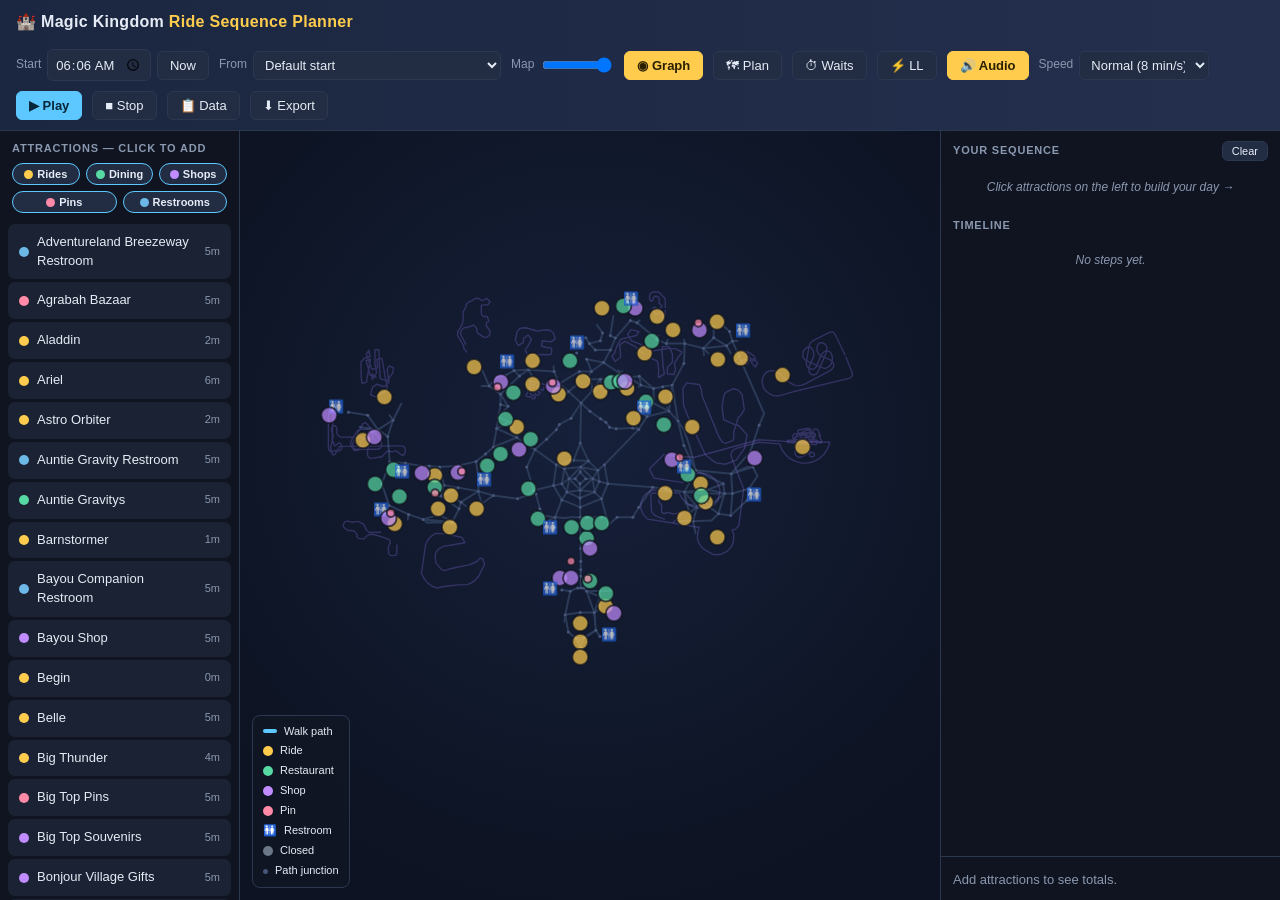
==== index.html @ 6fd8fbdb "Use forecast for later arrivals; ride stroke is 5-min green Two fixes:  1. Riding stroke color is no" ====
<!DOCTYPE html>
<html lang="en">
<head>
<meta charset="UTF-8">
<meta name="viewport" content="width=device-width, initial-scale=1.0">
<title>Magic Kingdom Ride Sequence Planner</title>
<style>
  :root {
    --bg: #0f1420;
    --panel: #1a2233;
    --panel2: #222d44;
    --accent: #5cc8ff;
    --accent2: #ffcc4d;
    --walk: #5cc8ff;
    --wait: #ff8a5c;
    --ride: #9d7bff;
    --rest: #57d9a3;
    --shop: #c08cff;
    --pin: #ff8aa8;
    --restroom: #6cb8e6;
    --text: #e6ecf5;
    --muted: #8a98b0;
    --good: #5fd38a;
    --border: #2c3850;
  }
  * { box-sizing: border-box; }
  html, body { margin: 0; height: 100%; }
  body {
    background: var(--bg);
    color: var(--text);
    font: 14px/1.45 -apple-system, BlinkMacSystemFont, "Segoe UI", Roboto, sans-serif;
    display: flex;
    flex-direction: column;
    height: 100vh;
    overflow: hidden;
  }
  header {
    padding: 10px 16px;
    background: linear-gradient(90deg, #1b2740, #232f4d);
    border-bottom: 1px solid var(--border);
    display: flex;
    align-items: center;
    gap: 16px;
    flex-wrap: wrap;
  }
  header h1 { font-size: 16px; margin: 0; letter-spacing: .3px; }
  header h1 span { color: var(--accent2); }
  .controls { display: flex; align-items: center; gap: 10px; flex-wrap: wrap; margin-left: auto; }
  label.ctl { display: flex; align-items: center; gap: 6px; color: var(--muted); font-size: 12px; }
  input, select, button, textarea { font-family: inherit; }
  input[type="time"], input[type="number"], select {
    background: var(--panel2); color: var(--text); border: 1px solid var(--border);
    border-radius: 6px; padding: 5px 7px; font-size: 13px;
  }
  input[type="number"] { width: 64px; }
  button {
    background: var(--panel2); color: var(--text); border: 1px solid var(--border);
    border-radius: 6px; padding: 6px 12px; cursor: pointer; font-size: 13px;
    transition: background .15s, border-color .15s;
  }
  button:hover { background: #2e3c5a; border-color: var(--accent); }
  button.primary { background: var(--accent); color: #08263a; border-color: var(--accent); font-weight: 600; }
  button.primary:hover { background: #7ad3ff; }
  button.danger:hover { border-color: #ff6b6b; color: #ff9b9b; }
  button:disabled { opacity: .4; cursor: not-allowed; }

  main { display: flex; flex: 1; min-height: 0; }
  .col { display: flex; flex-direction: column; min-height: 0; }
  .col.left { width: 240px; border-right: 1px solid var(--border); }
  .col.center { flex: 1; min-width: 0; }
  .col.right { width: 340px; border-left: 1px solid var(--border); }

  .section-title {
    font-size: 11px; text-transform: uppercase; letter-spacing: .8px; color: var(--muted);
    padding: 10px 12px 6px; font-weight: 700;
  }
  .scroll { overflow-y: auto; flex: 1; }
  .scroll::-webkit-scrollbar { width: 9px; }
  .scroll::-webkit-scrollbar-thumb { background: #33405c; border-radius: 5px; }

  /* attraction picker */
  .attr-item {
    margin: 3px 8px; padding: 8px 10px; border-radius: 7px; cursor: pointer;
    background: var(--panel); border: 1px solid transparent; display: flex; align-items: center; gap: 8px;
  }
  .attr-item:hover { background: var(--panel2); border-color: var(--accent); }
  .attr-item .dot { width: 10px; height: 10px; border-radius: 50%; background: var(--accent2); flex: none; }
  .attr-item .nm { flex: 1; font-size: 13px; }
  .attr-item .meta { font-size: 11px; color: var(--muted); }

  /* category filter chips */
  .attr-filter { display: flex; flex-wrap: wrap; gap: 6px; padding: 0 12px 8px; }
  .attr-filter .chip {
    flex: 1 1 28%; padding: 4px 6px; font-size: 11px; border-radius: 12px; opacity: .45;
    background: var(--panel2); border: 1px solid var(--border); color: var(--text);
  }
  .attr-filter .chip.active { opacity: 1; border-color: var(--accent); }
  .attr-filter .chip .swatch { width: 9px; height: 9px; border-radius: 50%; display: inline-block; vertical-align: -1px; margin-right: 4px; }

  /* canvas wrap */
  .canvas-wrap { position: relative; flex: 1; min-height: 0; background:
     radial-gradient(circle at 50% 40%, #16203a 0%, #0d1322 80%); }
  canvas { display: block; width: 100%; height: 100%; }
  .map-legend {
    position: absolute; left: 12px; bottom: 12px; background: rgba(16,22,36,.82);
    border: 1px solid var(--border); border-radius: 8px; padding: 8px 10px; font-size: 11px;
    display: flex; flex-direction: column; gap: 4px;
  }
  .map-legend .row { display: flex; align-items: center; gap: 7px; }
  .swatch { width: 14px; height: 4px; border-radius: 2px; }
  .qt-credit {
    position: absolute; right: 12px; bottom: 12px; display: none;
    background: rgba(16,22,36,.88); border: 1px solid var(--border); border-radius: 8px;
    padding: 5px 10px; font-size: 11px; box-shadow: 0 2px 10px rgba(0,0,0,.35);
  }
  .qt-credit a { color: var(--accent); text-decoration: none; font-weight: 600; }
  .qt-credit a:hover { text-decoration: underline; }
  .qt-credit .qt-meta { color: var(--muted); }
  .ll-panel {
    position: absolute; right: 12px; top: 12px; width: min(220px, 62%); max-height: 60%; overflow-y: auto;
    background: rgba(16,22,36,.93); border: 1px solid var(--border); border-radius: 10px; padding: 8px 10px;
    font-size: 12px; display: none; box-shadow: 0 4px 16px rgba(0,0,0,.45);
  }
  .ll-panel .ll-head { font-weight: 700; color: #ffd23b; margin-bottom: 4px; }
  .ll-panel .ll-row { display: flex; flex-wrap: wrap; gap: 1px 8px; padding: 5px 0; border-top: 1px solid var(--border); }
  .ll-panel .ll-nm { flex: 1 1 100%; font-weight: 600; }
  .ll-panel .ll-meta { color: var(--muted); font-size: 11px; }
  .ll-panel .ll-dist { color: var(--accent); font-size: 11px; margin-left: auto; }
  .ll-panel .ll-empty { color: var(--muted); font-style: italic; }
  .ll-panel .ll-credit { margin-top: 6px; font-size: 10px; color: var(--muted); }
  .ll-panel .ll-credit a { color: var(--muted); }
  .nowplaying {
    position: absolute; top: 12px; left: 50%; transform: translateX(-50%);
    background: rgba(16,22,36,.9); border: 1px solid var(--border); border-radius: 20px;
    padding: 6px 16px; font-size: 13px; display: none; align-items: center; gap: 10px;
    white-space: nowrap; box-shadow: 0 4px 18px rgba(0,0,0,.4);
  }
  .nowplaying.show { display: flex; }
  .nowplaying .badge { font-size: 11px; padding: 2px 8px; border-radius: 10px; font-weight: 700; }

  /* add-node mode */
  .canvas-wrap.adding canvas { cursor: crosshair; }
  button.active { background: var(--accent2); color: #2a1f00; border-color: var(--accent2); font-weight: 600; }
  .coord-readout {
    position: absolute; bottom: 12px; left: 50%; transform: translateX(-50%);
    background: rgba(16,22,36,.88); border: 1px solid var(--border); border-radius: 8px;
    padding: 5px 12px; font: 12px/1 "SF Mono", Consolas, monospace; color: var(--accent);
    display: none; pointer-events: none;
  }
  .canvas-wrap.adding .coord-readout { display: block; }
  .canvas-wrap.bgadjust canvas { cursor: move; }
  .bg-readout {
    position: absolute; bottom: 12px; left: 50%; transform: translateX(-50%);
    background: rgba(16,22,36,.88); border: 1px solid var(--accent2); border-radius: 8px;
    padding: 5px 12px; font: 12px/1 "SF Mono", Consolas, monospace; color: var(--accent2);
    display: none; pointer-events: none; white-space: nowrap;
  }
  .canvas-wrap.bgadjust .bg-readout { display: block; }
  .seg-tip {
    position: fixed; z-index: 20; pointer-events: none; display: none;
    background: rgba(16,22,36,.95); border: 1px solid var(--walk); border-radius: 7px;
    padding: 5px 9px; font-size: 12px; white-space: nowrap; box-shadow: 0 4px 14px rgba(0,0,0,.45);
  }
  .seg-tip b { color: var(--walk); }
  .capture-panel {
    position: absolute; top: 12px; right: 12px; width: 270px; flex-direction: column; gap: 8px;
    background: rgba(16,22,36,.94); border: 1px solid var(--border); border-radius: 10px;
    padding: 10px; display: none; box-shadow: 0 6px 22px rgba(0,0,0,.45);
  }
  .canvas-wrap.adding .capture-panel { display: flex; }
  .capture-panel h4 { margin: 0; font-size: 13px; }
  .capture-panel .cap-hint { margin: 0; font-size: 11px; color: var(--muted); }
  .capture-panel textarea {
    width: 100%; height: 170px; background: #0c111c; color: #cfe; border: 1px solid var(--border);
    border-radius: 6px; padding: 6px; font: 11px/1.35 "SF Mono", Consolas, monospace; resize: vertical;
  }
  .capture-panel .btns { display: flex; gap: 6px; }
  .capture-panel .btns button { flex: 1; padding: 5px 8px; font-size: 11px; }

  /* sequence */
  .seq-item {
    margin: 4px 8px; padding: 8px 10px; border-radius: 7px; background: var(--panel2);
    border: 1px solid var(--border); display: flex; align-items: center; gap: 8px; cursor: grab;
  }
  .seq-item.dragging { opacity: .4; }
  .seq-item.drop-target { border-color: var(--accent); }
  .seq-item .idx { width: 20px; height: 20px; border-radius: 50%; background: var(--accent); color: #08263a;
    font-size: 11px; font-weight: 700; display: flex; align-items: center; justify-content: center; flex: none; cursor: pointer; }
  .seq-item .nm { flex: 1; font-size: 13px; }
  .seq-item .dur { width: 46px; background: var(--panel); color: var(--text); border: 1px solid var(--border);
    border-radius: 5px; padding: 2px 5px; font-size: 12px; text-align: right; cursor: text; }
  .seq-item .dur.ovr { border-color: var(--accent); color: var(--accent); }  /* wait override active */
  .seq-item .durunit { font-size: 11px; color: var(--muted); margin: 0 2px 0 4px; }
  .seq-item .rm { color: var(--muted); cursor: pointer; padding: 2px 6px; border-radius: 4px; }
  .seq-item .rm:hover { color: #ff8a8a; background: rgba(255,80,80,.12); }
  .empty-hint { color: var(--muted); font-size: 12px; padding: 12px; text-align: center; font-style: italic; }

  /* timeline */
  .tl-step { margin: 0 10px 8px; border: 1px solid var(--border); border-radius: 8px; overflow: hidden; }
  .tl-head { padding: 6px 10px; background: var(--panel2); font-size: 12px; font-weight: 600; display: flex; justify-content: space-between; }
  .tl-head .tot { color: var(--muted); font-weight: 400; }
  .tl-row { display: flex; align-items: center; gap: 8px; padding: 4px 10px; font-size: 12px; }
  .tl-row .bar { height: 8px; border-radius: 4px; flex: none; min-width: 4px; }
  .tl-row .lbl { flex: 1; }
  .tl-row .tm { color: var(--muted); font-variant-numeric: tabular-nums; font-size: 11px; }
  .tl-row.walk .bar { background: var(--walk); }
  .tl-row.wait .bar { background: var(--wait); }
  .tl-row.ride .bar { background: var(--ride); }
  .tl-row.dine .bar { background: var(--rest); }
  .tl-row.shop .bar { background: var(--shop); }
  .tl-row.pin .bar { background: var(--pin); }
  .tl-row.restroom .bar { background: var(--restroom); }
  .summary { padding: 10px 12px; border-top: 1px solid var(--border); font-size: 13px; }
  .summary .big { font-size: 22px; font-weight: 700; color: var(--accent2); }
  .summary .row { display: flex; justify-content: space-between; margin-top: 4px; color: var(--muted); }

  /* data modal */
  .modal-bg { position: fixed; inset: 0; background: rgba(0,0,0,.6); display: none; z-index: 50; }
  .modal-bg.show { display: flex; align-items: center; justify-content: center; }
  .modal { background: var(--panel); border: 1px solid var(--border); border-radius: 12px; width: min(900px, 94vw);
    max-height: 90vh; display: flex; flex-direction: column; }
  .modal h2 { margin: 0; padding: 14px 18px; border-bottom: 1px solid var(--border); font-size: 15px; }
  .modal-body { padding: 14px 18px; overflow-y: auto; }
  .tabs { display: flex; gap: 6px; margin-bottom: 10px; flex-wrap: wrap; }
  .tab { padding: 5px 11px; border-radius: 6px; background: var(--panel2); cursor: pointer; font-size: 12px; border: 1px solid var(--border); }
  .tab.active { background: var(--accent); color: #08263a; font-weight: 600; }
  .modal textarea { width: 100%; height: 300px; background: #0c111c; color: #cfe; border: 1px solid var(--border);
    border-radius: 8px; padding: 10px; font: 12px/1.4 "SF Mono", Consolas, monospace; resize: vertical; }
  .modal-foot { padding: 12px 18px; border-top: 1px solid var(--border); display: flex; gap: 10px; align-items: center; }
  .modal-foot .err { color: #ff8a8a; font-size: 12px; flex: 1; }
  .modal-foot .ok { color: var(--good); font-size: 12px; flex: 1; }
  .pane { display: none; }
  .pane.active { display: block; }
  .hint { color: var(--muted); font-size: 11px; margin: 0 0 8px; }
  .speed { width: 130px; }

  /* ---------- Mobile: stack the three columns vertically ---------------- */
  @media (max-width: 820px) {
    body { overflow: auto; }
    /* keep the controls pinned at the top while the page scrolls */
    header {
      padding: 8px 12px; gap: 10px;
      position: sticky; top: 0; z-index: 30;
      box-shadow: 0 4px 14px rgba(0,0,0,.45);
    }
    header h1 { font-size: 14px; width: 100%; }
    .controls { margin-left: 0; gap: 8px; row-gap: 8px; }
    /* save header space on phones */
    #dataBtn, #mapOpacityCtl { display: none; }

    /* one vertical column instead of three side-by-side */
    main { flex-direction: column; flex: none; }
    .col { width: auto; min-height: 0; }
    .col.left, .col.center, .col.right {
      width: auto; flex: none;
      border-left: none; border-right: none;
      border-bottom: 1px solid var(--border);
    }
    /* stacked top-to-bottom: attractions, then your sequence, then the map */
    .col.left { height: 36vh; order: 1; }
    /* the map sits last — scroll to it; sticky header keeps controls in view */
    .col.center { height: 52vh; order: 3; }
    /* cap the sequence + timeline so the map isn't pushed far down;
       both lists scroll internally (timeline keeps its base .scroll flex:1) */
    .col.right { height: 44vh; order: 2; }
    .col.right #seqList { max-height: 18vh; }
  }
</style>
</head>
<body>
<header>
  <h1>🏰 Magic Kingdom <span>Ride Sequence Planner</span></h1>
  <div class="controls">
    <label class="ctl">Start <input type="time" id="startTime" value="09:00">
      <button id="nowBtn" title="Set start to the current time">Now</button></label>
    <label class="ctl">From <select id="startLoc" title="Where you are right now — the day starts here"></select></label>
    <label class="ctl" style="display:none">ft/px <input type="number" id="ftPerPx" value="4" min="0.1" step="0.5" title="Feet per pixel — scales walk distance"></label>
    <label class="ctl" id="mapOpacityCtl">Map <input type="range" id="bgOpacity" min="0" max="100" value="100" style="width:70px" title="Background image opacity"></label>
    <button id="bgAdjustBtn" style="display:none" title="Drag to move the map, scroll to scale it, to align it with the nodes">⤢ Align Map</button>
    <button id="bgFitBtn" style="display:none" title="Scale &amp; center the map over the nodes as a starting point">Fit</button>
    <button id="graphToggle" title="Show/hide the node + path network (route stays visible)">◉ Graph</button>
    <button id="planToggle" title="Highlight the day's route with direction arrows">🗺 Plan</button>
    <button id="liveToggle" title="Show live standby wait times inside ride circles (ThemeParks.wiki)">⏱ Waits</button>
    <button id="llToggle" title="Show rides with a paid Lightning Lane available now, nearest first (ThemeParks.wiki)">⚡ LL</button>
    <button id="audioToggle" title="Play a location's audio during the animation (when it has an audio clip)">🔊 Audio</button>
    <label class="ctl">Speed
      <select id="animSpeed" class="speed">
        <option value="20">Fast (20 min/s)</option>
        <option value="8" selected>Normal (8 min/s)</option>
        <option value="3">Slow (3 min/s)</option>
        <option value="60">Instant (60 min/s)</option>
      </select>
    </label>
    <button id="playBtn" class="primary">▶ Play</button>
    <button id="stopBtn">■ Stop</button>
    <button id="addNodeBtn" style="display:none" title="Double-click the map to capture node coordinates">➕ Add Nodes</button>
    <button id="dataBtn">📋 Data</button>
    <button id="exportBtn">⬇ Export</button>
  </div>
</header>

<main>
  <!-- LEFT: attraction picker -->
  <div class="col left">
    <div class="section-title">Attractions — click to add</div>
    <div class="attr-filter" id="attrFilter">
      <button class="chip active" data-cat="ride"><span class="swatch" style="background:var(--accent2)"></span>Rides</button>
      <button class="chip active" data-cat="restaurant"><span class="swatch" style="background:var(--rest)"></span>Dining</button>
      <button class="chip active" data-cat="shop"><span class="swatch" style="background:var(--shop)"></span>Shops</button>
      <button class="chip active" data-cat="pin"><span class="swatch" style="background:var(--pin)"></span>Pins</button>
      <button class="chip active" data-cat="restroom"><span class="swatch" style="background:var(--restroom)"></span>Restrooms</button>
    </div>
    <div class="scroll" id="attrList"></div>
  </div>

  <!-- CENTER: map -->
  <div class="col center">
    <div class="canvas-wrap">
      <canvas id="map"></canvas>
      <div class="nowplaying" id="nowPlaying"></div>
      <div class="coord-readout" id="coordReadout">move over the map…</div>
      <div class="bg-readout" id="bgReadout"></div>
      <div class="seg-tip" id="segTip"></div>
      <div class="capture-panel" id="capturePanel">
        <h4>Captured Nodes <span id="captureCount" style="color:var(--muted);font-weight:400">(0)</span></h4>
        <p class="cap-hint">Double-click = junction · Shift+double-click = attraction</p>
        <textarea id="captureOut" readonly spellcheck="false" placeholder="Double-click the map to capture nodes…"></textarea>
        <div class="btns">
          <button id="captureCopy">Copy</button>
          <button id="captureUndo">Undo</button>
          <button id="captureClear" class="danger">Clear</button>
        </div>
      </div>
      <div class="map-legend">
        <div class="row"><span class="swatch" style="background:var(--walk)"></span> Walk path</div>
        <div class="row"><span class="swatch" style="background:var(--accent2);width:10px;height:10px;border-radius:50%"></span> Ride</div>
        <div class="row"><span class="swatch" style="background:var(--rest);width:10px;height:10px;border-radius:50%"></span> Restaurant</div>
        <div class="row"><span class="swatch" style="background:var(--shop);width:10px;height:10px;border-radius:50%"></span> Shop</div>
        <div class="row"><span class="swatch" style="background:var(--pin);width:10px;height:10px;border-radius:50%"></span> Pin</div>
        <div class="row"><span style="width:14px;text-align:center">🚻</span> Restroom</div>
        <div class="row"><span class="swatch" style="background:#6b7687;width:10px;height:10px;border-radius:50%"></span> Closed</div>
        <div class="row"><span class="swatch" style="background:#46557a;width:5px;height:5px;border-radius:50%"></span> Path junction</div>
      </div>
      <div class="qt-credit" id="qtCredit"></div>
      <div class="ll-panel" id="llPanel"></div>
    </div>
  </div>

  <!-- RIGHT: sequence + timeline -->
  <div class="col right">
    <div class="section-title" style="display:flex;justify-content:space-between;align-items:center">
      <span>Your Sequence</span>
      <button id="clearSeq" class="danger" style="padding:3px 9px;font-size:11px">Clear</button>
    </div>
    <div id="seqList" style="max-height:32vh;overflow-y:auto"></div>
    <div class="section-title">Timeline</div>
    <div class="scroll" id="timeline"></div>
    <div class="summary" id="summary"></div>
  </div>
</main>

<!-- DATA MODAL -->
<div class="modal-bg" id="modalBg">
  <div class="modal">
    <h2>Load / Edit Data</h2>
    <div class="modal-body">
      <div class="tabs">
        <div class="tab active" data-tab="nodes">Nodes</div>
        <div class="tab" data-tab="connections">Connections</div>
        <div class="tab" data-tab="attractions">Attractions</div>
        <div class="tab" data-tab="waits">Wait Times (TSV)</div>
      </div>
      <p class="hint" id="paneHint"></p>
      <div class="pane active" data-pane="nodes"><textarea id="ta-nodes" spellcheck="false"></textarea></div>
      <div class="pane" data-pane="connections"><textarea id="ta-connections" spellcheck="false"></textarea></div>
      <div class="pane" data-pane="attractions"><textarea id="ta-attractions" spellcheck="false"></textarea></div>
      <div class="pane" data-pane="waits"><textarea id="ta-waits" spellcheck="false"></textarea></div>
      <p class="hint">Or load files:
        <input type="file" id="fileLoad" accept=".json,.txt,.tsv,.csv" multiple style="font-size:11px">
        (auto-detects by content)
      </p>
    </div>
    <div class="modal-foot">
      <span id="modalMsg" class="err"></span>
      <button id="loadSample">Reset to Sample</button>
      <button id="applyData" class="primary">Apply &amp; Render</button>
      <button id="closeModal">Close</button>
    </div>
  </div>
</div>

<script>
/* =========================================================================
   MAGIC KINGDOM RIDE SEQUENCE PLANNER
   Self-contained: graph + Dijkstra, wait interpolation, sequence sim,
   canvas render, animation, drag-reorder, export.
   ========================================================================= */

const WALK_FT_PER_MIN = 88; // ~3 mph

// Attraction categories. A "restaurant" is an attraction with no wait time
// but a duration (like a ride) — it just gets its own color/category.
// Categories: ride (queue + entrance/exit), restaurant/shop/pin (no queue,
// hook to a single node). Anything unrecognized is treated as a ride.
const CATEGORIES = ["ride", "restaurant", "shop", "pin", "restroom"];
function attrCat(a) {
  const c = a && a.category;
  return CATEGORIES.indexOf(c) >= 0 ? c : "ride";
}
// Closed = not open at the park today; shown as a flat gray circle.
function attrClosed(a) { return !!(a && a.closed); }
const CLOSED_COLOR = "#6b7687";
// Marker colors per category: { off: not in sequence, on: in sequence }.
const ATTR_COLORS = {
  ride:       { off: "#ffcc4d", on: "#5cc8ff" },
  restaurant: { off: "#57d9a3", on: "#2bb487" },
  shop:       { off: "#c08cff", on: "#9b6bff" },
  pin:        { off: "#ff8aa8", on: "#ff5d86" },
  restroom:   { off: "#6cb8e6", on: "#3a93d6" }
};
// Per-category labels/markers used by the timeline, itinerary and animation.
const CAT_META = {
  ride:       { verb: "Ride ",    short: "Ride", phase: "RIDE", cls: "ride", anim: "🎢 Riding ",      barVar: "var(--ride)", color: "#9d7bff", wait: true },
  restaurant: { verb: "Eat at ",  short: "Eat",  phase: "DINE", cls: "dine", anim: "🍽 Eating at ",   barVar: "var(--rest)", color: "#57d9a3", wait: false },
  shop:       { verb: "Shop at ", short: "Shop", phase: "SHOP", cls: "shop", anim: "🛍 Shopping at ", barVar: "var(--shop)", color: "#c08cff", wait: false },
  pin:        { verb: "Visit ",   short: "Stop", phase: "STOP", cls: "pin",  anim: "📍 Visiting ",    barVar: "var(--pin)",  color: "#ff8aa8", wait: false },
  restroom:   { verb: "Break at ", short: "Break", phase: "BREAK", cls: "restroom", anim: "🚻 Break at ", barVar: "var(--restroom)", color: "#6cb8e6", wait: false, icon: "🚻", iconNode: true }
};
function catMeta(c) { return CAT_META[c] || CAT_META.ride; }
// Which categories are shown in the picker / on the map (toggled by the chips).
const catFilter = { ride: true, restaurant: true, shop: true, pin: true, restroom: true };

/* ---------- Embedded sample data ---------------------------------------- */
const SAMPLE = {};

// @RIDESIM:NODES:START  (VisioExport.bas rewrites everything up to NODES:END)
SAMPLE.nodes = [
  { "id": "node1", "isAttraction": false, "x": 94, "y": 498 },
  { "id": "node2", "isAttraction": false, "x": 141, "y": 501 },
  { "id": "node3", "isAttraction": false, "x": 210, "y": 512 },
  { "id": "node4", "isAttraction": false, "x": 247, "y": 564 },
  { "id": "node5", "isAttraction": false, "x": 261, "y": 759 },
  { "id": "node6", "isAttraction": false, "x": 287, "y": 836 },
  { "id": "node7", "isAttraction": false, "x": 289, "y": 680 },
  { "id": "node8", "isAttraction": false, "x": 282, "y": 588 },
  { "id": "node9", "isAttraction": false, "x": 301, "y": 530 },
  { "id": "node10", "isAttraction": false, "x": 345, "y": 684 },
  { "id": "node11", "isAttraction": false, "x": 357, "y": 868 },
  { "id": "node12", "isAttraction": false, "x": 409, "y": 886 },
  { "id": "node13", "isAttraction": false, "x": 402, "y": 694 },
  { "id": "node14", "isAttraction": false, "x": 431, "y": 694 },
  { "id": "node15", "isAttraction": false, "x": 474, "y": 802 },
  { "id": "node16", "isAttraction": false, "x": 469, "y": 698 },
  { "id": "node17", "isAttraction": false, "x": 484, "y": 763 },
  { "id": "node18", "isAttraction": false, "x": 514, "y": 895 },
  { "id": "node19", "isAttraction": false, "x": 538, "y": 848 },
  { "id": "node20", "isAttraction": false, "x": 535, "y": 772 },
  { "id": "node21", "isAttraction": false, "x": 534, "y": 693 },
  { "id": "node22", "isAttraction": false, "x": 545, "y": 824 },
  { "id": "node23", "isAttraction": false, "x": 607, "y": 785 },
  { "id": "node24", "isAttraction": false, "x": 599, "y": 678 },
  { "id": "node25", "isAttraction": false, "x": 609, "y": 747 },
  { "id": "node26", "isAttraction": false, "x": 633, "y": 651 },
  { "id": "node27", "isAttraction": false, "x": 646, "y": 407 },
  { "id": "node28", "isAttraction": false, "x": 661, "y": 800 },
  { "id": "node29", "isAttraction": false, "x": 661, "y": 626 },
  { "id": "node30", "isAttraction": false, "x": 673, "y": 560 },
  { "id": "node31", "isAttraction": false, "x": 679, "y": 520 },
  { "id": "node32", "isAttraction": false, "x": 672, "y": 376 },
  { "id": "node33", "isAttraction": false, "x": 687, "y": 474 },
  { "id": "node34", "isAttraction": false, "x": 687, "y": 437 },
  { "id": "node35", "isAttraction": false, "x": 705, "y": 369 },
  { "id": "node36", "isAttraction": false, "x": 714, "y": 480 },
  { "id": "node37", "isAttraction": false, "x": 735, "y": 352 },
  { "id": "node38", "isAttraction": false, "x": 748, "y": 812 },
  { "id": "node39", "isAttraction": false, "x": 745, "y": 592 },
  { "id": "node40", "isAttraction": false, "x": 755, "y": 371 },
  { "id": "node41", "isAttraction": false, "x": 778, "y": 801 },
  { "id": "node42", "isAttraction": false, "x": 781, "y": 698 },
  { "id": "node43", "isAttraction": false, "x": 777, "y": 618 },
  { "id": "node44", "isAttraction": false, "x": 787, "y": 349 },
  { "id": "node45", "isAttraction": false, "x": 805, "y": 782 },
  { "id": "node46", "isAttraction": false, "x": 814, "y": 795 },
  { "id": "node47", "isAttraction": false, "x": 811, "y": 635 },
  { "id": "node48", "isAttraction": false, "x": 828, "y": 848 },
  { "id": "node49", "isAttraction": false, "x": 852, "y": 598 },
  { "id": "node50", "isAttraction": false, "x": 882, "y": 914 },
  { "id": "node51", "isAttraction": false, "x": 883, "y": 878 },
  { "id": "node52", "isAttraction": false, "x": 877, "y": 764 },
  { "id": "node53", "isAttraction": false, "x": 887, "y": 690 },
  { "id": "node54", "isAttraction": false, "x": 887, "y": 564 },
  { "id": "node55", "isAttraction": false, "x": 879, "y": 355 },
  { "id": "node56", "isAttraction": false, "x": 898, "y": 545 },
  { "id": "node57", "isAttraction": false, "x": 898, "y": 399 },
  { "id": "node58", "isAttraction": false, "x": 907, "y": 1139 },
  { "id": "node59", "isAttraction": false, "x": 907, "y": 816 },
  { "id": "node60", "isAttraction": false, "x": 907, "y": 758 },
  { "id": "node61", "isAttraction": false, "x": 919, "y": 1228 },
  { "id": "node62", "isAttraction": false, "x": 916, "y": 704 },
  { "id": "node63", "isAttraction": false, "x": 930, "y": 1290 },
  { "id": "node64", "isAttraction": false, "x": 925, "y": 788 },
  { "id": "node65", "isAttraction": false, "x": 937, "y": 1144 },
  { "id": "node66", "isAttraction": false, "x": 933, "y": 740 },
  { "id": "node67", "isAttraction": false, "x": 931, "y": 427 },
  { "id": "node68", "isAttraction": false, "x": 940, "y": 523 },
  { "id": "node69", "isAttraction": false, "x": 957, "y": 1312 },
  { "id": "node70", "isAttraction": false, "x": 955, "y": 740 },
  { "id": "node71", "isAttraction": false, "x": 949, "y": 674 },
  { "id": "node72", "isAttraction": false, "x": 964, "y": 1132 },
  { "id": "node73", "isAttraction": false, "x": 960, "y": 289 },
  { "id": "node74", "isAttraction": false, "x": 975, "y": 1345 },
  { "id": "node75", "isAttraction": false, "x": 973, "y": 1220 },
  { "id": "node76", "isAttraction": false, "x": 975, "y": 1132 },
  { "id": "node77", "isAttraction": false, "x": 974, "y": 1090 },
  { "id": "node78", "isAttraction": false, "x": 975, "y": 1067 },
  { "id": "node79", "isAttraction": false, "x": 975, "y": 1036 },
  { "id": "node80", "isAttraction": false, "x": 975, "y": 990 },
  { "id": "node81", "isAttraction": false, "x": 972, "y": 954 },
  { "id": "node82", "isAttraction": false, "x": 972, "y": 899 },
  { "id": "node83", "isAttraction": false, "x": 973, "y": 878 },
  { "id": "node84", "isAttraction": false, "x": 973, "y": 842 },
  { "id": "node85", "isAttraction": false, "x": 972, "y": 809 },
  { "id": "node86", "isAttraction": false, "x": 973, "y": 781 },
  { "id": "node87", "isAttraction": false, "x": 972, "y": 758 },
  { "id": "node88", "isAttraction": false, "x": 973, "y": 716 },
  { "id": "node89", "isAttraction": false, "x": 975, "y": 698 },
  { "id": "node90", "isAttraction": false, "x": 973, "y": 612 },
  { "id": "node91", "isAttraction": false, "x": 976, "y": 468 },
  { "id": "node92", "isAttraction": false, "x": 970, "y": 355 },
  { "id": "node93", "isAttraction": false, "x": 986, "y": 1310 },
  { "id": "node94", "isAttraction": false, "x": 985, "y": 1132 },
  { "id": "node95", "isAttraction": false, "x": 996, "y": 1144 },
  { "id": "node96", "isAttraction": false, "x": 996, "y": 878 },
  { "id": "node97", "isAttraction": false, "x": 993, "y": 740 },
  { "id": "node98", "isAttraction": false, "x": 993, "y": 234 },
  { "id": "node99", "isAttraction": false, "x": 1002, "y": 676 },
  { "id": "node100", "isAttraction": false, "x": 996, "y": 311 },
  { "id": "node101", "isAttraction": false, "x": 1008, "y": 498 },
  { "id": "node102", "isAttraction": false, "x": 1009, "y": 383 },
  { "id": "node103", "isAttraction": false, "x": 1023, "y": 1220 },
  { "id": "node104", "isAttraction": false, "x": 1024, "y": 788 },
  { "id": "node105", "isAttraction": false, "x": 1018, "y": 740 },
  { "id": "node106", "isAttraction": false, "x": 1018, "y": 422 },
  { "id": "node107", "isAttraction": false, "x": 1013, "y": 355 },
  { "id": "node108", "isAttraction": false, "x": 1006, "y": 255 },
  { "id": "node109", "isAttraction": false, "x": 1029, "y": 1284 },
  { "id": "node110", "isAttraction": false, "x": 1027, "y": 278 },
  { "id": "node111", "isAttraction": false, "x": 1044, "y": 1306 },
  { "id": "node112", "isAttraction": false, "x": 1043, "y": 1142 },
  { "id": "node113", "isAttraction": false, "x": 1041, "y": 750 },
  { "id": "node114", "isAttraction": false, "x": 1036, "y": 710 },
  { "id": "node115", "isAttraction": false, "x": 1050, "y": 878 },
  { "id": "node116", "isAttraction": false, "x": 1049, "y": 812 },
  { "id": "node117", "isAttraction": false, "x": 1046, "y": 525 },
  { "id": "node118", "isAttraction": false, "x": 1045, "y": 383 },
  { "id": "node119", "isAttraction": false, "x": 1045, "y": 245 },
  { "id": "node120", "isAttraction": false, "x": 1067, "y": 878 },
  { "id": "node121", "isAttraction": false, "x": 1060, "y": 690 },
  { "id": "node122", "isAttraction": false, "x": 1057, "y": 323 },
  { "id": "node123", "isAttraction": false, "x": 1053, "y": 217 },
  { "id": "node124", "isAttraction": false, "x": 1075, "y": 905 },
  { "id": "node125", "isAttraction": false, "x": 1072, "y": 758 },
  { "id": "node126", "isAttraction": false, "x": 1065, "y": 537 },
  { "id": "node127", "isAttraction": false, "x": 1078, "y": 555 },
  { "id": "node128", "isAttraction": false, "x": 1081, "y": 376 },
  { "id": "node129", "isAttraction": false, "x": 1081, "y": 278 },
  { "id": "node130", "isAttraction": false, "x": 1081, "y": 226 },
  { "id": "node131", "isAttraction": false, "x": 1105, "y": 878 },
  { "id": "node132", "isAttraction": false, "x": 1102, "y": 561 },
  { "id": "node133", "isAttraction": false, "x": 1099, "y": 235 },
  { "id": "node134", "isAttraction": false, "x": 1114, "y": 361 },
  { "id": "node135", "isAttraction": false, "x": 1147, "y": 376 },
  { "id": "node136", "isAttraction": false, "x": 1144, "y": 106 },
  { "id": "node137", "isAttraction": false, "x": 1153, "y": 172 },
  { "id": "node138", "isAttraction": false, "x": 1162, "y": 878 },
  { "id": "node139", "isAttraction": false, "x": 1161, "y": 558 },
  { "id": "node140", "isAttraction": false, "x": 1162, "y": 108 },
  { "id": "node141", "isAttraction": false, "x": 1183, "y": 842 },
  { "id": "node142", "isAttraction": false, "x": 1183, "y": 563 },
  { "id": "node143", "isAttraction": false, "x": 1191, "y": 404 },
  { "id": "node144", "isAttraction": false, "x": 1185, "y": 372 },
  { "id": "node145", "isAttraction": false, "x": 1177, "y": 180 },
  { "id": "node146", "isAttraction": false, "x": 1213, "y": 517 },
  { "id": "node147", "isAttraction": false, "x": 1224, "y": 219 },
  { "id": "node148", "isAttraction": false, "x": 1233, "y": 771 },
  { "id": "node149", "isAttraction": false, "x": 1237, "y": 470 },
  { "id": "node150", "isAttraction": false, "x": 1236, "y": 416 },
  { "id": "node151", "isAttraction": false, "x": 1247, "y": 240 },
  { "id": "node152", "isAttraction": false, "x": 1269, "y": 410 },
  { "id": "node153", "isAttraction": false, "x": 1281, "y": 777 },
  { "id": "node154", "isAttraction": false, "x": 1282, "y": 255 },
  { "id": "node155", "isAttraction": false, "x": 1291, "y": 497 },
  { "id": "node156", "isAttraction": false, "x": 1303, "y": 404 },
  { "id": "node157", "isAttraction": false, "x": 1324, "y": 533 },
  { "id": "node158", "isAttraction": false, "x": 1347, "y": 788 },
  { "id": "node159", "isAttraction": false, "x": 1345, "y": 621 },
  { "id": "node160", "isAttraction": false, "x": 1345, "y": 326 },
  { "id": "node161", "isAttraction": false, "x": 1348, "y": 255 },
  { "id": "node162", "isAttraction": false, "x": 1378, "y": 893 },
  { "id": "node163", "isAttraction": false, "x": 1393, "y": 840 },
  { "id": "node164", "isAttraction": false, "x": 1387, "y": 710 },
  { "id": "node165", "isAttraction": false, "x": 1415, "y": 272 },
  { "id": "node166", "isAttraction": false, "x": 1452, "y": 234 },
  { "id": "node167", "isAttraction": false, "x": 1469, "y": 866 },
  { "id": "node168", "isAttraction": false, "x": 1491, "y": 793 },
  { "id": "node169", "isAttraction": false, "x": 1486, "y": 758 },
  { "id": "node170", "isAttraction": false, "x": 1498, "y": 263 },
  { "id": "node171", "isAttraction": false, "x": 1513, "y": 872 },
  { "id": "node172", "isAttraction": false, "x": 1519, "y": 793 },
  { "id": "node173", "isAttraction": false, "x": 1515, "y": 722 },
  { "id": "node174", "isAttraction": false, "x": 1509, "y": 212 },
  { "id": "node175", "isAttraction": false, "x": 1519, "y": 246 },
  { "id": "node176", "isAttraction": false, "x": 1572, "y": 817 },
  { "id": "node177", "isAttraction": false, "x": 1578, "y": 776 },
  { "id": "node178", "isAttraction": false, "x": 1584, "y": 642 },
  { "id": "node179", "isAttraction": false, "x": 1593, "y": 698 },
  { "id": "node180", "isAttraction": false, "x": 1615, "y": 548 },
  { "id": "big_thunder_in", "isAttraction": true, "x": 331, "y": 470 },
  { "id": "tianas_in", "isAttraction": true, "x": 181, "y": 554 },
  { "id": "country_bear_in", "isAttraction": true, "x": 468, "y": 718 },
  { "id": "aladdin_in", "isAttraction": true, "x": 523, "y": 781 },
  { "id": "tiki_room_in", "isAttraction": true, "x": 466, "y": 869 },
  { "id": "jungle_in", "isAttraction": true, "x": 424, "y": 898 },
  { "id": "pirates_in", "isAttraction": true, "x": 354, "y": 886 },
  { "id": "swiss_family_robinson_in", "isAttraction": true, "x": 619, "y": 830 },
  { "id": "hall_of_presidents_in", "isAttraction": true, "x": 751, "y": 576 },
  { "id": "haunted_in", "isAttraction": true, "x": 619, "y": 407 },
  { "id": "small_world_in", "isAttraction": true, "x": 802, "y": 336 },
  { "id": "peter_pan_in", "isAttraction": true, "x": 805, "y": 379 },
  { "id": "philharmagic_in", "isAttraction": true, "x": 891, "y": 413 },
  { "id": "carousel_in", "isAttraction": true, "x": 1000, "y": 374 },
  { "id": "princesses_in", "isAttraction": true, "x": 1048, "y": 410 },
  { "id": "winnie_the_pooh_in", "isAttraction": true, "x": 1183, "y": 410 },
  { "id": "seven_dwarfs_in", "isAttraction": true, "x": 1123, "y": 354 },
  { "id": "ariel_in", "isAttraction": true, "x": 1255, "y": 226 },
  { "id": "grotto_in", "isAttraction": true, "x": 1287, "y": 241 },
  { "id": "barnstormer_in", "isAttraction": true, "x": 1537, "y": 246 },
  { "id": "dumbo_in", "isAttraction": true, "x": 1433, "y": 290 },
  { "id": "tomorrowland_speedway_in", "isAttraction": true, "x": 1345, "y": 564 },
  { "id": "buzz_lightyear_in", "isAttraction": true, "x": 1364, "y": 864 },
  { "id": "monsters_in", "isAttraction": true, "x": 1295, "y": 786 },
  { "id": "carousel_of_progress_in", "isAttraction": true, "x": 1387, "y": 936 },
  { "id": "people_mover_in", "isAttraction": true, "x": 1435, "y": 840 },
  { "id": "astro_orbiter_in", "isAttraction": true, "x": 1432, "y": 779 },
  { "id": "space_mountain_in", "isAttraction": true, "x": 1573, "y": 698 },
  { "id": "tron_in", "isAttraction": true, "x": 1633, "y": 506 },
  { "id": "tonys_town_square_in", "isAttraction": true, "x": 1045, "y": 1163 },
  { "id": "train_station_in", "isAttraction": true, "x": 916, "y": 1253 },
  { "id": "begin_in", "isAttraction": true, "x": 972, "y": 1318 },
  { "id": "belle_in", "isAttraction": true, "x": 1092, "y": 156 },
  { "id": "teacups_in", "isAttraction": true, "x": 1270, "y": 416 },
  { "id": "water_fountain_in", "isAttraction": true, "x": 931, "y": 674 },
  { "id": "caseys_corner_in", "isAttraction": true, "x": 920, "y": 880 },
  { "id": "crystal_palace_in", "isAttraction": true, "x": 862, "y": 889 },
  { "id": "meet_mickey_in", "isAttraction": true, "x": 1044, "y": 1185 },
  { "id": "casey_jr_soak_in", "isAttraction": true, "x": 1452, "y": 189 },
  { "id": "meet_mirabel_in", "isAttraction": true, "x": 1164, "y": 543 },
  { "id": "resort_rest_break_in", "isAttraction": true, "x": 972, "y": 1358 },
  { "id": "big_thunder_out", "isAttraction": true, "x": 289, "y": 512 },
  { "id": "tianas_out", "isAttraction": true, "x": 223, "y": 575 },
  { "id": "country_bear_out", "isAttraction": true, "x": 435, "y": 714 },
  { "id": "aladdin_out", "isAttraction": true, "x": 530, "y": 816 },
  { "id": "tiki_room_out", "isAttraction": true, "x": 463, "y": 804 },
  { "id": "jungle_out", "isAttraction": true, "x": 529, "y": 903 },
  { "id": "pirates_out", "isAttraction": true, "x": 279, "y": 851 },
  { "id": "swiss_family_robinson_out", "isAttraction": true, "x": 562, "y": 838 },
  { "id": "hall_of_presidents_out", "isAttraction": true, "x": 718, "y": 535 },
  { "id": "haunted_out", "isAttraction": true, "x": 622, "y": 352 },
  { "id": "small_world_out", "isAttraction": true, "x": 877, "y": 336 },
  { "id": "peter_pan_out", "isAttraction": true, "x": 855, "y": 395 },
  { "id": "philharmagic_out", "isAttraction": true, "x": 919, "y": 437 },
  { "id": "carousel_out", "isAttraction": true, "x": 959, "y": 404 },
  { "id": "princesses_out", "isAttraction": true, "x": 1028, "y": 428 },
  { "id": "winnie_the_pooh_out", "isAttraction": true, "x": 1145, "y": 384 },
  { "id": "seven_dwarfs_out", "isAttraction": true, "x": 1110, "y": 350 },
  { "id": "ariel_out", "isAttraction": true, "x": 1186, "y": 172 },
  { "id": "grotto_out", "isAttraction": true, "x": 1345, "y": 241 },
  { "id": "barnstormer_out", "isAttraction": true, "x": 1513, "y": 290 },
  { "id": "dumbo_out", "isAttraction": true, "x": 1417, "y": 296 },
  { "id": "tomorrowland_speedway_out", "isAttraction": true, "x": 1366, "y": 625 },
  { "id": "buzz_lightyear_out", "isAttraction": true, "x": 1323, "y": 893 },
  { "id": "monsters_out", "isAttraction": true, "x": 1352, "y": 830 },
  { "id": "carousel_of_progress_out", "isAttraction": true, "x": 1444, "y": 890 },
  { "id": "people_mover_out", "isAttraction": true, "x": 1420, "y": 846 },
  { "id": "astro_orbiter_out", "isAttraction": true, "x": 1432, "y": 793 },
  { "id": "space_mountain_out", "isAttraction": true, "x": 1609, "y": 731 },
  { "id": "tron_out", "isAttraction": true, "x": 1633, "y": 440 },
  { "id": "tonys_town_square_out", "isAttraction": true, "x": 1087, "y": 1142 },
  { "id": "train_station_out", "isAttraction": true, "x": 1027, "y": 1250 },
  { "id": "begin_out", "isAttraction": true, "x": 970, "y": 1325 },
  { "id": "belle_out", "isAttraction": true, "x": 1033, "y": 188 },
  { "id": "teacups_out", "isAttraction": true, "x": 1285, "y": 484 },
  { "id": "water_fountain_out", "isAttraction": true, "x": 911, "y": 684 },
  { "id": "caseys_corner_out", "isAttraction": true, "x": 943, "y": 878 },
  { "id": "crystal_palace_out", "isAttraction": true, "x": 844, "y": 873 },
  { "id": "meet_mickey_out", "isAttraction": true, "x": 1044, "y": 1208 },
  { "id": "casey_jr_soak_out", "isAttraction": true, "x": 1485, "y": 189 },
  { "id": "meet_mirabel_out", "isAttraction": true, "x": 1185, "y": 501 },
  { "id": "resort_rest_break_out", "isAttraction": true, "x": 978, "y": 1358 }
];
// @RIDESIM:NODES:END

// @RIDESIM:CONN:START  (VisioExport.bas rewrites everything up to CONN:END)
SAMPLE.connections = [
  { "from": "node155", "to": "teacups_out", "points": [{ "x": 1291, "y": 497 }, { "x": 1285, "y": 484 }] },
  { "from": "node60", "to": "node52", "points": [{ "x": 907, "y": 758 }, { "x": 877, "y": 764 }] },
  { "from": "node62", "to": "node53", "points": [{ "x": 916, "y": 704 }, { "x": 887, "y": 690 }] },
  { "from": "node64", "to": "node59", "points": [{ "x": 925, "y": 788 }, { "x": 907, "y": 816 }] },
  { "from": "node104", "to": "node116", "points": [{ "x": 1024, "y": 788 }, { "x": 1049, "y": 812 }] },
  { "from": "node113", "to": "node125", "points": [{ "x": 1041, "y": 750 }, { "x": 1072, "y": 758 }] },
  { "from": "node114", "to": "node121", "points": [{ "x": 1036, "y": 710 }, { "x": 1060, "y": 690 }] },
  { "from": "node60", "to": "node64", "points": [{ "x": 907, "y": 758 }, { "x": 925, "y": 788 }] },
  { "from": "node62", "to": "node60", "points": [{ "x": 916, "y": 704 }, { "x": 907, "y": 758 }] },
  { "from": "node53", "to": "node52", "points": [{ "x": 887, "y": 690 }, { "x": 877, "y": 764 }] },
  { "from": "node52", "to": "node59", "points": [{ "x": 877, "y": 764 }, { "x": 907, "y": 816 }] },
  { "from": "node59", "to": "node84", "points": [{ "x": 907, "y": 816 }, { "x": 973, "y": 842 }] },
  { "from": "node64", "to": "node85", "points": [{ "x": 925, "y": 788 }, { "x": 972, "y": 809 }] },
  { "from": "node104", "to": "node85", "points": [{ "x": 1024, "y": 788 }, { "x": 972, "y": 809 }] },
  { "from": "node116", "to": "node84", "points": [{ "x": 1049, "y": 812 }, { "x": 973, "y": 842 }] },
  { "from": "node125", "to": "node116", "points": [{ "x": 1072, "y": 758 }, { "x": 1049, "y": 812 }] },
  { "from": "node113", "to": "node104", "points": [{ "x": 1041, "y": 750 }, { "x": 1024, "y": 788 }] },
  { "from": "node113", "to": "node114", "points": [{ "x": 1041, "y": 750 }, { "x": 1036, "y": 710 }] },
  { "from": "node121", "to": "node125", "points": [{ "x": 1060, "y": 690 }, { "x": 1072, "y": 758 }] },
  { "from": "node85", "to": "node86", "points": [{ "x": 972, "y": 809 }, { "x": 973, "y": 781 }] },
  { "from": "node87", "to": "node86", "points": [{ "x": 972, "y": 758 }, { "x": 973, "y": 781 }] },
  { "from": "node89", "to": "node88", "points": [{ "x": 975, "y": 698 }, { "x": 973, "y": 716 }] },
  { "from": "node97", "to": "node105", "points": [{ "x": 993, "y": 740 }, { "x": 1018, "y": 740 }] },
  { "from": "node70", "to": "node66", "points": [{ "x": 955, "y": 740 }, { "x": 933, "y": 740 }] },
  { "from": "node88", "to": "node70", "points": [{ "x": 973, "y": 716 }, { "x": 955, "y": 740 }] },
  { "from": "node97", "to": "node88", "points": [{ "x": 993, "y": 740 }, { "x": 973, "y": 716 }] },
  { "from": "node87", "to": "node97", "points": [{ "x": 972, "y": 758 }, { "x": 993, "y": 740 }] },
  { "from": "node70", "to": "node87", "points": [{ "x": 955, "y": 740 }, { "x": 972, "y": 758 }] },
  { "from": "node66", "to": "node86", "points": [{ "x": 933, "y": 740 }, { "x": 973, "y": 781 }] },
  { "from": "node89", "to": "node66", "points": [{ "x": 975, "y": 698 }, { "x": 933, "y": 740 }] },
  { "from": "node105", "to": "node89", "points": [{ "x": 1018, "y": 740 }, { "x": 975, "y": 698 }] },
  { "from": "node86", "to": "node105", "points": [{ "x": 973, "y": 781 }, { "x": 1018, "y": 740 }] },
  { "from": "node105", "to": "node113", "points": [{ "x": 1018, "y": 740 }, { "x": 1041, "y": 750 }] },
  { "from": "node114", "to": "node105", "points": [{ "x": 1036, "y": 710 }, { "x": 1018, "y": 740 }] },
  { "from": "node99", "to": "node89", "points": [{ "x": 1002, "y": 676 }, { "x": 975, "y": 698 }] },
  { "from": "node114", "to": "node99", "points": [{ "x": 1036, "y": 710 }, { "x": 1002, "y": 676 }] },
  { "from": "node62", "to": "node71", "points": [{ "x": 916, "y": 704 }, { "x": 949, "y": 674 }] },
  { "from": "node99", "to": "node71", "points": [{ "x": 1002, "y": 676 }, { "x": 949, "y": 674 }] },
  { "from": "node62", "to": "water_fountain_out", "points": [{ "x": 916, "y": 704 }, { "x": 911, "y": 684 }] },
  { "from": "node71", "to": "water_fountain_in", "points": [{ "x": 949, "y": 674 }, { "x": 931, "y": 674 }] },
  { "from": "water_fountain_out", "to": "node71", "points": [{ "x": 911, "y": 684 }, { "x": 949, "y": 674 }] },
  { "from": "water_fountain_in", "to": "node62", "points": [{ "x": 931, "y": 674 }, { "x": 916, "y": 704 }] },
  { "from": "water_fountain_out", "to": "node53", "points": [{ "x": 911, "y": 684 }, { "x": 887, "y": 690 }] },
  { "from": "node71", "to": "node90", "points": [{ "x": 949, "y": 674 }, { "x": 973, "y": 612 }] },
  { "from": "node99", "to": "node90", "points": [{ "x": 1002, "y": 676 }, { "x": 973, "y": 612 }] },
  { "from": "node90", "to": "node91", "points": [{ "x": 973, "y": 612 }, { "x": 976, "y": 468 }] },
  { "from": "node121", "to": "node142", "points": [{ "x": 1060, "y": 690 }, { "x": 1183, "y": 563 }] },
  { "from": "node142", "to": "node146", "points": [{ "x": 1183, "y": 563 }, { "x": 1213, "y": 517 }] },
  { "from": "node155", "to": "node146", "points": [{ "x": 1291, "y": 497 }, { "x": 1213, "y": 517 }] },
  { "from": "node157", "to": "node155", "points": [{ "x": 1324, "y": 533 }, { "x": 1291, "y": 497 }] },
  { "from": "tomorrowland_speedway_in", "to": "node157", "points": [{ "x": 1345, "y": 564 }, { "x": 1324, "y": 533 }] },
  { "from": "tomorrowland_speedway_out", "to": "tomorrowland_speedway_in", "points": [{ "x": 1366, "y": 625 }, { "x": 1345, "y": 564 }] },
  { "from": "node164", "to": "node169", "points": [{ "x": 1387, "y": 710 }, { "x": 1486, "y": 758 }] },
  { "from": "tomorrowland_speedway_out", "to": "node164", "points": [{ "x": 1366, "y": 625 }, { "x": 1387, "y": 710 }] },
  { "from": "node169", "to": "node168", "points": [{ "x": 1486, "y": 758 }, { "x": 1491, "y": 793 }] },
  { "from": "node172", "to": "node168", "points": [{ "x": 1519, "y": 793 }, { "x": 1491, "y": 793 }] },
  { "from": "node171", "to": "node172", "points": [{ "x": 1513, "y": 872 }, { "x": 1519, "y": 793 }] },
  { "from": "node167", "to": "node168", "points": [{ "x": 1469, "y": 866 }, { "x": 1491, "y": 793 }] },
  { "from": "carousel_of_progress_out", "to": "node167", "points": [{ "x": 1444, "y": 890 }, { "x": 1469, "y": 866 }] },
  { "from": "node162", "to": "carousel_of_progress_in", "points": [{ "x": 1378, "y": 893 }, { "x": 1387, "y": 936 }] },
  { "from": "node163", "to": "node162", "points": [{ "x": 1393, "y": 840 }, { "x": 1378, "y": 893 }] },
  { "from": "people_mover_out", "to": "node163", "points": [{ "x": 1420, "y": 846 }, { "x": 1393, "y": 840 }] },
  { "from": "people_mover_in", "to": "people_mover_out", "points": [{ "x": 1435, "y": 840 }, { "x": 1420, "y": 846 }] },
  { "from": "node167", "to": "people_mover_in", "points": [{ "x": 1469, "y": 866 }, { "x": 1435, "y": 840 }] },
  { "from": "node163", "to": "buzz_lightyear_in", "points": [{ "x": 1393, "y": 840 }, { "x": 1364, "y": 864 }] },
  { "from": "node158", "to": "node163", "points": [{ "x": 1347, "y": 788 }, { "x": 1393, "y": 840 }] },
  { "from": "buzz_lightyear_in", "to": "node158", "points": [{ "x": 1364, "y": 864 }, { "x": 1347, "y": 788 }] },
  { "from": "space_mountain_in", "to": "node173", "points": [{ "x": 1573, "y": 698 }, { "x": 1515, "y": 722 }] },
  { "from": "space_mountain_out", "to": "node177", "points": [{ "x": 1609, "y": 731 }, { "x": 1578, "y": 776 }] },
  { "from": "node173", "to": "node164", "points": [{ "x": 1515, "y": 722 }, { "x": 1387, "y": 710 }] },
  { "from": "node180", "to": "tron_in", "points": [{ "x": 1615, "y": 548 }, { "x": 1633, "y": 506 }] },
  { "from": "node53", "to": "node47", "points": [{ "x": 887, "y": 690 }, { "x": 811, "y": 635 }] },
  { "from": "node42", "to": "node47", "points": [{ "x": 781, "y": 698 }, { "x": 811, "y": 635 }] },
  { "from": "node30", "to": "node39", "points": [{ "x": 673, "y": 560 }, { "x": 745, "y": 592 }] },
  { "from": "node29", "to": "node30", "points": [{ "x": 661, "y": 626 }, { "x": 673, "y": 560 }] },
  { "from": "node29", "to": "node39", "points": [{ "x": 661, "y": 626 }, { "x": 745, "y": 592 }] },
  { "from": "hall_of_presidents_in", "to": "node39", "points": [{ "x": 751, "y": 576 }, { "x": 745, "y": 592 }] },
  { "from": "node30", "to": "node31", "points": [{ "x": 673, "y": 560 }, { "x": 679, "y": 520 }] },
  { "from": "node27", "to": "node34", "points": [{ "x": 646, "y": 407 }, { "x": 687, "y": 437 }] },
  { "from": "haunted_in", "to": "node27", "points": [{ "x": 619, "y": 407 }, { "x": 646, "y": 407 }] },
  { "from": "haunted_out", "to": "node27", "points": [{ "x": 622, "y": 352 }, { "x": 646, "y": 407 }] },
  { "from": "node40", "to": "node37", "points": [{ "x": 755, "y": 371 }, { "x": 735, "y": 352 }] },
  { "from": "node44", "to": "node37", "points": [{ "x": 787, "y": 349 }, { "x": 735, "y": 352 }] },
  { "from": "node40", "to": "node44", "points": [{ "x": 755, "y": 371 }, { "x": 787, "y": 349 }] },
  { "from": "node34", "to": "node40", "points": [{ "x": 687, "y": 437 }, { "x": 755, "y": 371 }] },
  { "from": "node44", "to": "small_world_in", "points": [{ "x": 787, "y": 349 }, { "x": 802, "y": 336 }] },
  { "from": "peter_pan_in", "to": "node44", "points": [{ "x": 805, "y": 379 }, { "x": 787, "y": 349 }] },
  { "from": "node44", "to": "node55", "points": [{ "x": 787, "y": 349 }, { "x": 879, "y": 355 }] },
  { "from": "small_world_out", "to": "node55", "points": [{ "x": 877, "y": 336 }, { "x": 879, "y": 355 }] },
  { "from": "node57", "to": "node55", "points": [{ "x": 898, "y": 399 }, { "x": 879, "y": 355 }] },
  { "from": "philharmagic_in", "to": "node57", "points": [{ "x": 891, "y": 413 }, { "x": 898, "y": 399 }] },
  { "from": "philharmagic_out", "to": "node67", "points": [{ "x": 919, "y": 437 }, { "x": 931, "y": 427 }] },
  { "from": "node57", "to": "node67", "points": [{ "x": 898, "y": 399 }, { "x": 931, "y": 427 }] },
  { "from": "carousel_out", "to": "node67", "points": [{ "x": 959, "y": 404 }, { "x": 931, "y": 427 }] },
  { "from": "node91", "to": "node67", "points": [{ "x": 976, "y": 468 }, { "x": 931, "y": 427 }] },
  { "from": "node91", "to": "node106", "points": [{ "x": 976, "y": 468 }, { "x": 1018, "y": 422 }] },
  { "from": "princesses_out", "to": "node106", "points": [{ "x": 1028, "y": 428 }, { "x": 1018, "y": 422 }] },
  { "from": "node118", "to": "node106", "points": [{ "x": 1045, "y": 383 }, { "x": 1018, "y": 422 }] },
  { "from": "princesses_in", "to": "node118", "points": [{ "x": 1048, "y": 410 }, { "x": 1045, "y": 383 }] },
  { "from": "node106", "to": "princesses_in", "points": [{ "x": 1018, "y": 422 }, { "x": 1048, "y": 410 }] },
  { "from": "carousel_in", "to": "node102", "points": [{ "x": 1000, "y": 374 }, { "x": 1009, "y": 383 }] },
  { "from": "node106", "to": "node102", "points": [{ "x": 1018, "y": 422 }, { "x": 1009, "y": 383 }] },
  { "from": "node118", "to": "node102", "points": [{ "x": 1045, "y": 383 }, { "x": 1009, "y": 383 }] },
  { "from": "seven_dwarfs_in", "to": "node134", "points": [{ "x": 1123, "y": 354 }, { "x": 1114, "y": 361 }] },
  { "from": "node135", "to": "node134", "points": [{ "x": 1147, "y": 376 }, { "x": 1114, "y": 361 }] },
  { "from": "node143", "to": "node135", "points": [{ "x": 1191, "y": 404 }, { "x": 1147, "y": 376 }] },
  { "from": "winnie_the_pooh_out", "to": "node135", "points": [{ "x": 1145, "y": 384 }, { "x": 1147, "y": 376 }] },
  { "from": "winnie_the_pooh_in", "to": "node143", "points": [{ "x": 1183, "y": 410 }, { "x": 1191, "y": 404 }] },
  { "from": "node144", "to": "node143", "points": [{ "x": 1185, "y": 372 }, { "x": 1191, "y": 404 }] },
  { "from": "node150", "to": "node144", "points": [{ "x": 1236, "y": 416 }, { "x": 1185, "y": 372 }] },
  { "from": "node143", "to": "node150", "points": [{ "x": 1191, "y": 404 }, { "x": 1236, "y": 416 }] },
  { "from": "node156", "to": "node152", "points": [{ "x": 1303, "y": 404 }, { "x": 1269, "y": 410 }] },
  { "from": "teacups_in", "to": "node152", "points": [{ "x": 1270, "y": 416 }, { "x": 1269, "y": 410 }] },
  { "from": "node150", "to": "node152", "points": [{ "x": 1236, "y": 416 }, { "x": 1269, "y": 410 }] },
  { "from": "node156", "to": "node155", "points": [{ "x": 1303, "y": 404 }, { "x": 1291, "y": 497 }] },
  { "from": "node157", "to": "node156", "points": [{ "x": 1324, "y": 533 }, { "x": 1303, "y": 404 }] },
  { "from": "node161", "to": "grotto_out", "points": [{ "x": 1348, "y": 255 }, { "x": 1345, "y": 241 }] },
  { "from": "node154", "to": "grotto_in", "points": [{ "x": 1282, "y": 255 }, { "x": 1287, "y": 241 }] },
  { "from": "node151", "to": "ariel_in", "points": [{ "x": 1247, "y": 240 }, { "x": 1255, "y": 226 }] },
  { "from": "node145", "to": "ariel_out", "points": [{ "x": 1177, "y": 180 }, { "x": 1186, "y": 172 }] },
  { "from": "node137", "to": "node145", "points": [{ "x": 1153, "y": 172 }, { "x": 1177, "y": 180 }] },
  { "from": "node151", "to": "node154", "points": [{ "x": 1247, "y": 240 }, { "x": 1282, "y": 255 }] },
  { "from": "node161", "to": "node154", "points": [{ "x": 1348, "y": 255 }, { "x": 1282, "y": 255 }] },
  { "from": "node161", "to": "node165", "points": [{ "x": 1348, "y": 255 }, { "x": 1415, "y": 272 }] },
  { "from": "node160", "to": "node161", "points": [{ "x": 1345, "y": 326 }, { "x": 1348, "y": 255 }] },
  { "from": "node165", "to": "dumbo_out", "points": [{ "x": 1415, "y": 272 }, { "x": 1417, "y": 296 }] },
  { "from": "dumbo_in", "to": "node165", "points": [{ "x": 1433, "y": 290 }, { "x": 1415, "y": 272 }] },
  { "from": "node170", "to": "node165", "points": [{ "x": 1498, "y": 263 }, { "x": 1415, "y": 272 }] },
  { "from": "barnstormer_out", "to": "node170", "points": [{ "x": 1513, "y": 290 }, { "x": 1498, "y": 263 }] },
  { "from": "node175", "to": "node170", "points": [{ "x": 1519, "y": 246 }, { "x": 1498, "y": 263 }] },
  { "from": "barnstormer_in", "to": "node175", "points": [{ "x": 1537, "y": 246 }, { "x": 1519, "y": 246 }] },
  { "from": "node175", "to": "tron_in", "points": [{ "x": 1519, "y": 246 }, { "x": 1633, "y": 506 }] },
  { "from": "tiki_room_out", "to": "node15", "points": [{ "x": 463, "y": 804 }, { "x": 474, "y": 802 }] },
  { "from": "node20", "to": "aladdin_in", "points": [{ "x": 535, "y": 772 }, { "x": 523, "y": 781 }] },
  { "from": "node22", "to": "aladdin_out", "points": [{ "x": 545, "y": 824 }, { "x": 530, "y": 816 }] },
  { "from": "node19", "to": "node22", "points": [{ "x": 538, "y": 848 }, { "x": 545, "y": 824 }] },
  { "from": "node19", "to": "node18", "points": [{ "x": 538, "y": 848 }, { "x": 514, "y": 895 }] },
  { "from": "jungle_in", "to": "node18", "points": [{ "x": 424, "y": 898 }, { "x": 514, "y": 895 }] },
  { "from": "tiki_room_in", "to": "node18", "points": [{ "x": 466, "y": 869 }, { "x": 514, "y": 895 }] },
  { "from": "node19", "to": "node15", "points": [{ "x": 538, "y": 848 }, { "x": 474, "y": 802 }] },
  { "from": "node20", "to": "node15", "points": [{ "x": 535, "y": 772 }, { "x": 474, "y": 802 }] },
  { "from": "node20", "to": "node17", "points": [{ "x": 535, "y": 772 }, { "x": 484, "y": 763 }] },
  { "from": "node15", "to": "node17", "points": [{ "x": 474, "y": 802 }, { "x": 484, "y": 763 }] },
  { "from": "node17", "to": "node16", "points": [{ "x": 484, "y": 763 }, { "x": 469, "y": 698 }] },
  { "from": "country_bear_in", "to": "node16", "points": [{ "x": 468, "y": 718 }, { "x": 469, "y": 698 }] },
  { "from": "country_bear_out", "to": "node14", "points": [{ "x": 435, "y": 714 }, { "x": 431, "y": 694 }] },
  { "from": "node16", "to": "node14", "points": [{ "x": 469, "y": 698 }, { "x": 431, "y": 694 }] },
  { "from": "node22", "to": "node23", "points": [{ "x": 545, "y": 824 }, { "x": 607, "y": 785 }] },
  { "from": "node28", "to": "node23", "points": [{ "x": 661, "y": 800 }, { "x": 607, "y": 785 }] },
  { "from": "swiss_family_robinson_in", "to": "node28", "points": [{ "x": 619, "y": 830 }, { "x": 661, "y": 800 }] },
  { "from": "node23", "to": "swiss_family_robinson_in", "points": [{ "x": 607, "y": 785 }, { "x": 619, "y": 830 }] },
  { "from": "node42", "to": "node45", "points": [{ "x": 781, "y": 698 }, { "x": 805, "y": 782 }] },
  { "from": "node52", "to": "node45", "points": [{ "x": 877, "y": 764 }, { "x": 805, "y": 782 }] },
  { "from": "node6", "to": "pirates_out", "points": [{ "x": 287, "y": 836 }, { "x": 279, "y": 851 }] },
  { "from": "node11", "to": "node6", "points": [{ "x": 357, "y": 868 }, { "x": 287, "y": 836 }] },
  { "from": "pirates_in", "to": "node11", "points": [{ "x": 354, "y": 886 }, { "x": 357, "y": 868 }] },
  { "from": "node12", "to": "node11", "points": [{ "x": 409, "y": 886 }, { "x": 357, "y": 868 }] },
  { "from": "node12", "to": "jungle_out", "points": [{ "x": 409, "y": 886 }, { "x": 529, "y": 903 }] },
  { "from": "node12", "to": "node18", "points": [{ "x": 409, "y": 886 }, { "x": 514, "y": 895 }] },
  { "from": "tianas_out", "to": "node4", "points": [{ "x": 223, "y": 575 }, { "x": 247, "y": 564 }] },
  { "from": "tianas_in", "to": "node4", "points": [{ "x": 181, "y": 554 }, { "x": 247, "y": 564 }] },
  { "from": "node9", "to": "node4", "points": [{ "x": 301, "y": 530 }, { "x": 247, "y": 564 }] },
  { "from": "big_thunder_out", "to": "node9", "points": [{ "x": 289, "y": 512 }, { "x": 301, "y": 530 }] },
  { "from": "big_thunder_in", "to": "node9", "points": [{ "x": 331, "y": 470 }, { "x": 301, "y": 530 }] },
  { "from": "train_station_out", "to": "node103", "points": [{ "x": 1027, "y": 1250 }, { "x": 1023, "y": 1220 }] },
  { "from": "train_station_in", "to": "node61", "points": [{ "x": 916, "y": 1253 }, { "x": 919, "y": 1228 }] },
  { "from": "node61", "to": "node75", "points": [{ "x": 919, "y": 1228 }, { "x": 973, "y": 1220 }] },
  { "from": "node75", "to": "node103", "points": [{ "x": 973, "y": 1220 }, { "x": 1023, "y": 1220 }] },
  { "from": "node95", "to": "node103", "points": [{ "x": 996, "y": 1144 }, { "x": 1023, "y": 1220 }] },
  { "from": "node61", "to": "node65", "points": [{ "x": 919, "y": 1228 }, { "x": 937, "y": 1144 }] },
  { "from": "tonys_town_square_in", "to": "node95", "points": [{ "x": 1045, "y": 1163 }, { "x": 996, "y": 1144 }] },
  { "from": "tonys_town_square_in", "to": "node103", "points": [{ "x": 1045, "y": 1163 }, { "x": 1023, "y": 1220 }] },
  { "from": "node51", "to": "node59", "points": [{ "x": 883, "y": 878 }, { "x": 907, "y": 816 }] },
  { "from": "node116", "to": "node120", "points": [{ "x": 1049, "y": 812 }, { "x": 1067, "y": 878 }] },
  { "from": "node124", "to": "node120", "points": [{ "x": 1075, "y": 905 }, { "x": 1067, "y": 878 }] },
  { "from": "node125", "to": "node148", "points": [{ "x": 1072, "y": 758 }, { "x": 1233, "y": 771 }] },
  { "from": "node124", "to": "node131", "points": [{ "x": 1075, "y": 905 }, { "x": 1105, "y": 878 }] },
  { "from": "node138", "to": "node131", "points": [{ "x": 1162, "y": 878 }, { "x": 1105, "y": 878 }] },
  { "from": "node141", "to": "node138", "points": [{ "x": 1183, "y": 842 }, { "x": 1162, "y": 878 }] },
  { "from": "node148", "to": "node141", "points": [{ "x": 1233, "y": 771 }, { "x": 1183, "y": 842 }] },
  { "from": "node57", "to": "node92", "points": [{ "x": 898, "y": 399 }, { "x": 970, "y": 355 }] },
  { "from": "node92", "to": "node107", "points": [{ "x": 970, "y": 355 }, { "x": 1013, "y": 355 }] },
  { "from": "carousel_in", "to": "node107", "points": [{ "x": 1000, "y": 374 }, { "x": 1013, "y": 355 }] },
  { "from": "node92", "to": "carousel_in", "points": [{ "x": 970, "y": 355 }, { "x": 1000, "y": 374 }] },
  { "from": "node107", "to": "node122", "points": [{ "x": 1013, "y": 355 }, { "x": 1057, "y": 323 }] },
  { "from": "node134", "to": "node122", "points": [{ "x": 1114, "y": 361 }, { "x": 1057, "y": 323 }] },
  { "from": "node130", "to": "node133", "points": [{ "x": 1081, "y": 226 }, { "x": 1099, "y": 235 }] },
  { "from": "belle_in", "to": "node130", "points": [{ "x": 1092, "y": 156 }, { "x": 1081, "y": 226 }] },
  { "from": "node129", "to": "node110", "points": [{ "x": 1081, "y": 278 }, { "x": 1027, "y": 278 }] },
  { "from": "node122", "to": "node129", "points": [{ "x": 1057, "y": 323 }, { "x": 1081, "y": 278 }] },
  { "from": "node133", "to": "node129", "points": [{ "x": 1099, "y": 235 }, { "x": 1081, "y": 278 }] },
  { "from": "node12", "to": "tiki_room_in", "points": [{ "x": 409, "y": 886 }, { "x": 466, "y": 869 }] },
  { "from": "node23", "to": "node20", "points": [{ "x": 607, "y": 785 }, { "x": 535, "y": 772 }] },
  { "from": "node60", "to": "node66", "points": [{ "x": 907, "y": 758 }, { "x": 933, "y": 740 }] },
  { "from": "node64", "to": "node86", "points": [{ "x": 925, "y": 788 }, { "x": 973, "y": 781 }] },
  { "from": "node66", "to": "node64", "points": [{ "x": 933, "y": 740 }, { "x": 925, "y": 788 }] },
  { "from": "node62", "to": "node66", "points": [{ "x": 916, "y": 704 }, { "x": 933, "y": 740 }] },
  { "from": "node89", "to": "node62", "points": [{ "x": 975, "y": 698 }, { "x": 916, "y": 704 }] },
  { "from": "node114", "to": "node89", "points": [{ "x": 1036, "y": 710 }, { "x": 975, "y": 698 }] },
  { "from": "node104", "to": "node105", "points": [{ "x": 1024, "y": 788 }, { "x": 1018, "y": 740 }] },
  { "from": "node86", "to": "node104", "points": [{ "x": 973, "y": 781 }, { "x": 1024, "y": 788 }] },
  { "from": "node84", "to": "node85", "points": [{ "x": 973, "y": 842 }, { "x": 972, "y": 809 }] },
  { "from": "node167", "to": "node171", "points": [{ "x": 1469, "y": 866 }, { "x": 1513, "y": 872 }] },
  { "from": "seven_dwarfs_out", "to": "node134", "points": [{ "x": 1110, "y": 350 }, { "x": 1114, "y": 361 }] },
  { "from": "node160", "to": "node156", "points": [{ "x": 1345, "y": 326 }, { "x": 1303, "y": 404 }] },
  { "from": "node22", "to": "swiss_family_robinson_out", "points": [{ "x": 545, "y": 824 }, { "x": 562, "y": 838 }] },
  { "from": "carousel_out", "to": "node92", "points": [{ "x": 959, "y": 404 }, { "x": 970, "y": 355 }] },
  { "from": "node133", "to": "node137", "points": [{ "x": 1099, "y": 235 }, { "x": 1153, "y": 172 }] },
  { "from": "node83", "to": "node84", "points": [{ "x": 973, "y": 878 }, { "x": 973, "y": 842 }] },
  { "from": "node135", "to": "node144", "points": [{ "x": 1147, "y": 376 }, { "x": 1185, "y": 372 }] },
  { "from": "node63", "to": "node61", "points": [{ "x": 930, "y": 1290 }, { "x": 919, "y": 1228 }] },
  { "from": "node109", "to": "node103", "points": [{ "x": 1029, "y": 1284 }, { "x": 1023, "y": 1220 }] },
  { "from": "begin_in", "to": "node109", "points": [{ "x": 972, "y": 1319 }, { "x": 1029, "y": 1284 }] },
  { "from": "begin_out", "to": "node109", "points": [{ "x": 970, "y": 1325 }, { "x": 1029, "y": 1284 }] },
  { "from": "node31", "to": "hall_of_presidents_out", "points": [{ "x": 679, "y": 520 }, { "x": 718, "y": 535 }] },
  { "from": "hall_of_presidents_out", "to": "node39", "points": [{ "x": 718, "y": 535 }, { "x": 745, "y": 592 }] },
  { "from": "node30", "to": "hall_of_presidents_out", "points": [{ "x": 673, "y": 560 }, { "x": 718, "y": 535 }] },
  { "from": "people_mover_in", "to": "node168", "points": [{ "x": 1435, "y": 840 }, { "x": 1491, "y": 793 }] },
  { "from": "node162", "to": "carousel_of_progress_out", "points": [{ "x": 1378, "y": 893 }, { "x": 1444, "y": 890 }] },
  { "from": "node158", "to": "node164", "points": [{ "x": 1347, "y": 788 }, { "x": 1387, "y": 710 }] },
  { "from": "node177", "to": "node172", "points": [{ "x": 1578, "y": 776 }, { "x": 1519, "y": 793 }] },
  { "from": "node173", "to": "node172", "points": [{ "x": 1515, "y": 722 }, { "x": 1519, "y": 793 }] },
  { "from": "astro_orbiter_in", "to": "node169", "points": [{ "x": 1432, "y": 779 }, { "x": 1486, "y": 758 }] },
  { "from": "astro_orbiter_in", "to": "node168", "points": [{ "x": 1432, "y": 779 }, { "x": 1491, "y": 793 }] },
  { "from": "node158", "to": "astro_orbiter_in", "points": [{ "x": 1347, "y": 788 }, { "x": 1432, "y": 779 }] },
  { "from": "astro_orbiter_out", "to": "node163", "points": [{ "x": 1432, "y": 793 }, { "x": 1393, "y": 840 }] },
  { "from": "node168", "to": "astro_orbiter_out", "points": [{ "x": 1491, "y": 793 }, { "x": 1432, "y": 793 }] },
  { "from": "node158", "to": "astro_orbiter_out", "points": [{ "x": 1347, "y": 788 }, { "x": 1432, "y": 793 }] },
  { "from": "crystal_palace_out", "to": "node51", "points": [{ "x": 844, "y": 873 }, { "x": 883, "y": 878 }] },
  { "from": "node51", "to": "caseys_corner_in", "points": [{ "x": 883, "y": 878 }, { "x": 920, "y": 881 }] },
  { "from": "caseys_corner_out", "to": "caseys_corner_in", "points": [{ "x": 943, "y": 878 }, { "x": 920, "y": 881 }] },
  { "from": "node83", "to": "caseys_corner_out", "points": [{ "x": 973, "y": 878 }, { "x": 943, "y": 878 }] },
  { "from": "crystal_palace_in", "to": "node51", "points": [{ "x": 862, "y": 889 }, { "x": 883, "y": 878 }] },
  { "from": "node103", "to": "meet_mickey_out", "points": [{ "x": 1023, "y": 1220 }, { "x": 1044, "y": 1208 }] },
  { "from": "meet_mickey_in", "to": "meet_mickey_out", "points": [{ "x": 1044, "y": 1185 }, { "x": 1044, "y": 1208 }] },
  { "from": "tonys_town_square_in", "to": "meet_mickey_in", "points": [{ "x": 1045, "y": 1163 }, { "x": 1044, "y": 1185 }] },
  { "from": "tonys_town_square_in", "to": "node112", "points": [{ "x": 1045, "y": 1163 }, { "x": 1043, "y": 1142 }] },
  { "from": "node95", "to": "node112", "points": [{ "x": 996, "y": 1144 }, { "x": 1043, "y": 1142 }] },
  { "from": "tonys_town_square_out", "to": "node112", "points": [{ "x": 1087, "y": 1142 }, { "x": 1043, "y": 1142 }] },
  { "from": "node174", "to": "casey_jr_soak_out", "points": [{ "x": 1509, "y": 212 }, { "x": 1485, "y": 189 }] },
  { "from": "node175", "to": "node174", "points": [{ "x": 1519, "y": 246 }, { "x": 1509, "y": 212 }] },
  { "from": "node166", "to": "node165", "points": [{ "x": 1452, "y": 234 }, { "x": 1415, "y": 272 }] },
  { "from": "node170", "to": "node166", "points": [{ "x": 1498, "y": 263 }, { "x": 1452, "y": 234 }] },
  { "from": "casey_jr_soak_in", "to": "node166", "points": [{ "x": 1452, "y": 189 }, { "x": 1452, "y": 234 }] },
  { "from": "node77", "to": "node78", "points": [{ "x": 974, "y": 1090 }, { "x": 975, "y": 1067 }] },
  { "from": "node83", "to": "node96", "points": [{ "x": 973, "y": 878 }, { "x": 996, "y": 878 }] },
  { "from": "node115", "to": "node96", "points": [{ "x": 1050, "y": 878 }, { "x": 996, "y": 878 }] },
  { "from": "node83", "to": "node82", "points": [{ "x": 973, "y": 878 }, { "x": 972, "y": 899 }] },
  { "from": "node80", "to": "node81", "points": [{ "x": 975, "y": 990 }, { "x": 972, "y": 954 }] },
  { "from": "node82", "to": "node81", "points": [{ "x": 972, "y": 899 }, { "x": 972, "y": 954 }] },
  { "from": "node7", "to": "node5", "points": [{ "x": 289, "y": 680 }, { "x": 261, "y": 759 }] },
  { "from": "node6", "to": "node5", "points": [{ "x": 287, "y": 836 }, { "x": 261, "y": 759 }] },
  { "from": "node4", "to": "node8", "points": [{ "x": 247, "y": 564 }, { "x": 282, "y": 588 }] },
  { "from": "node9", "to": "node8", "points": [{ "x": 301, "y": 530 }, { "x": 282, "y": 588 }] },
  { "from": "node7", "to": "node8", "points": [{ "x": 289, "y": 680 }, { "x": 282, "y": 588 }] },
  { "from": "node7", "to": "node10", "points": [{ "x": 289, "y": 680 }, { "x": 345, "y": 684 }] },
  { "from": "node13", "to": "node10", "points": [{ "x": 402, "y": 694 }, { "x": 345, "y": 684 }] },
  { "from": "node14", "to": "node13", "points": [{ "x": 431, "y": 694 }, { "x": 402, "y": 694 }] },
  { "from": "node16", "to": "node21", "points": [{ "x": 469, "y": 698 }, { "x": 534, "y": 693 }] },
  { "from": "node24", "to": "node21", "points": [{ "x": 599, "y": 678 }, { "x": 534, "y": 693 }] },
  { "from": "node26", "to": "node24", "points": [{ "x": 633, "y": 651 }, { "x": 599, "y": 678 }] },
  { "from": "node29", "to": "node26", "points": [{ "x": 661, "y": 626 }, { "x": 633, "y": 651 }] },
  { "from": "node39", "to": "node43", "points": [{ "x": 745, "y": 592 }, { "x": 777, "y": 618 }] },
  { "from": "node47", "to": "node43", "points": [{ "x": 811, "y": 635 }, { "x": 777, "y": 618 }] },
  { "from": "node31", "to": "node33", "points": [{ "x": 679, "y": 520 }, { "x": 687, "y": 474 }] },
  { "from": "node34", "to": "node33", "points": [{ "x": 687, "y": 437 }, { "x": 687, "y": 474 }] },
  { "from": "node31", "to": "node36", "points": [{ "x": 679, "y": 520 }, { "x": 714, "y": 480 }] },
  { "from": "node33", "to": "node36", "points": [{ "x": 687, "y": 474 }, { "x": 714, "y": 480 }] },
  { "from": "node34", "to": "node36", "points": [{ "x": 687, "y": 437 }, { "x": 714, "y": 480 }] },
  { "from": "node122", "to": "node100", "points": [{ "x": 1057, "y": 323 }, { "x": 996, "y": 311 }] },
  { "from": "node107", "to": "node100", "points": [{ "x": 1013, "y": 355 }, { "x": 996, "y": 311 }] },
  { "from": "node118", "to": "node128", "points": [{ "x": 1045, "y": 383 }, { "x": 1081, "y": 376 }] },
  { "from": "node134", "to": "node128", "points": [{ "x": 1114, "y": 361 }, { "x": 1081, "y": 376 }] },
  { "from": "node151", "to": "node147", "points": [{ "x": 1247, "y": 240 }, { "x": 1224, "y": 219 }] },
  { "from": "node145", "to": "node147", "points": [{ "x": 1177, "y": 180 }, { "x": 1224, "y": 219 }] },
  { "from": "node146", "to": "node149", "points": [{ "x": 1213, "y": 517 }, { "x": 1237, "y": 470 }] },
  { "from": "node155", "to": "node149", "points": [{ "x": 1291, "y": 497 }, { "x": 1237, "y": 470 }] },
  { "from": "node150", "to": "node149", "points": [{ "x": 1236, "y": 416 }, { "x": 1237, "y": 470 }] },
  { "from": "node157", "to": "node159", "points": [{ "x": 1324, "y": 533 }, { "x": 1345, "y": 621 }] },
  { "from": "node159", "to": "node164", "points": [{ "x": 1345, "y": 621 }, { "x": 1387, "y": 710 }] },
  { "from": "node173", "to": "node178", "points": [{ "x": 1515, "y": 722 }, { "x": 1584, "y": 642 }] },
  { "from": "node180", "to": "node178", "points": [{ "x": 1615, "y": 548 }, { "x": 1584, "y": 642 }] },
  { "from": "node173", "to": "node179", "points": [{ "x": 1515, "y": 722 }, { "x": 1593, "y": 698 }] },
  { "from": "node179", "to": "space_mountain_in", "points": [{ "x": 1593, "y": 698 }, { "x": 1573, "y": 698 }] },
  { "from": "space_mountain_out", "to": "node179", "points": [{ "x": 1609, "y": 731 }, { "x": 1593, "y": 698 }] },
  { "from": "node115", "to": "node120", "points": [{ "x": 1050, "y": 878 }, { "x": 1067, "y": 878 }] },
  { "from": "node98", "to": "node108", "points": [{ "x": 993, "y": 234 }, { "x": 1006, "y": 255 }] },
  { "from": "node110", "to": "node108", "points": [{ "x": 1027, "y": 278 }, { "x": 1006, "y": 255 }] },
  { "from": "node119", "to": "node108", "points": [{ "x": 1045, "y": 245 }, { "x": 1006, "y": 255 }] },
  { "from": "node123", "to": "node119", "points": [{ "x": 1053, "y": 217 }, { "x": 1045, "y": 245 }] },
  { "from": "belle_out", "to": "node123", "points": [{ "x": 1033, "y": 188 }, { "x": 1053, "y": 217 }] },
  { "from": "node171", "to": "node176", "points": [{ "x": 1513, "y": 872 }, { "x": 1572, "y": 817 }] },
  { "from": "node177", "to": "node176", "points": [{ "x": 1578, "y": 776 }, { "x": 1572, "y": 817 }] },
  { "from": "node23", "to": "node25", "points": [{ "x": 607, "y": 785 }, { "x": 609, "y": 747 }] },
  { "from": "node24", "to": "node25", "points": [{ "x": 599, "y": 678 }, { "x": 609, "y": 747 }] },
  { "from": "node2", "to": "node3", "points": [{ "x": 141, "y": 501 }, { "x": 210, "y": 512 }] },
  { "from": "node4", "to": "node3", "points": [{ "x": 247, "y": 564 }, { "x": 210, "y": 512 }] },
  { "from": "node51", "to": "node50", "points": [{ "x": 883, "y": 878 }, { "x": 882, "y": 914 }] },
  { "from": "node109", "to": "node111", "points": [{ "x": 1029, "y": 1284 }, { "x": 1044, "y": 1307 }] },
  { "from": "meet_mirabel_in", "to": "node142", "points": [{ "x": 1164, "y": 543 }, { "x": 1183, "y": 563 }] },
  { "from": "node146", "to": "meet_mirabel_out", "points": [{ "x": 1213, "y": 517 }, { "x": 1185, "y": 501 }] },
  { "from": "node45", "to": "node41", "points": [{ "x": 805, "y": 782 }, { "x": 778, "y": 801 }] },
  { "from": "node41", "to": "node38", "points": [{ "x": 778, "y": 801 }, { "x": 748, "y": 812 }] },
  { "from": "node28", "to": "node38", "points": [{ "x": 661, "y": 800 }, { "x": 748, "y": 812 }] },
  { "from": "node46", "to": "node45", "points": [{ "x": 814, "y": 795 }, { "x": 805, "y": 782 }] },
  { "from": "node48", "to": "node46", "points": [{ "x": 828, "y": 848 }, { "x": 814, "y": 795 }] },
  { "from": "crystal_palace_out", "to": "node48", "points": [{ "x": 844, "y": 873 }, { "x": 828, "y": 848 }] },
  { "from": "node65", "to": "node72", "points": [{ "x": 937, "y": 1144 }, { "x": 964, "y": 1132 }] },
  { "from": "node76", "to": "node72", "points": [{ "x": 975, "y": 1132 }, { "x": 964, "y": 1132 }] },
  { "from": "node94", "to": "node76", "points": [{ "x": 985, "y": 1132 }, { "x": 975, "y": 1132 }] },
  { "from": "node95", "to": "node94", "points": [{ "x": 996, "y": 1144 }, { "x": 985, "y": 1132 }] },
  { "from": "node76", "to": "node77", "points": [{ "x": 975, "y": 1132 }, { "x": 974, "y": 1090 }] },
  { "from": "node65", "to": "node58", "points": [{ "x": 937, "y": 1144 }, { "x": 907, "y": 1139 }] },
  { "from": "resort_rest_break_in", "to": "node74", "points": [{ "x": 972, "y": 1358 }, { "x": 975, "y": 1345 }] },
  { "from": "resort_rest_break_out", "to": "node74", "points": [{ "x": 978, "y": 1358 }, { "x": 975, "y": 1345 }] },
  { "from": "node69", "to": "node63", "points": [{ "x": 957, "y": 1313 }, { "x": 930, "y": 1290 }] },
  { "from": "node93", "to": "node69", "points": [{ "x": 986, "y": 1310 }, { "x": 957, "y": 1313 }] },
  { "from": "node109", "to": "node93", "points": [{ "x": 1029, "y": 1284 }, { "x": 985, "y": 1310 }] },
  { "from": "node93", "to": "begin_in", "points": [{ "x": 986, "y": 1310 }, { "x": 972, "y": 1319 }] },
  { "from": "node69", "to": "begin_in", "points": [{ "x": 957, "y": 1313 }, { "x": 972, "y": 1319 }] },
  { "from": "begin_out", "to": "node69", "points": [{ "x": 970, "y": 1325 }, { "x": 957, "y": 1313 }] },
  { "from": "node74", "to": "node69", "points": [{ "x": 975, "y": 1345 }, { "x": 957, "y": 1313 }] },
  { "from": "node93", "to": "node74", "points": [{ "x": 986, "y": 1310 }, { "x": 975, "y": 1345 }] },
  { "from": "node47", "to": "node49", "points": [{ "x": 811, "y": 635 }, { "x": 852, "y": 598 }] },
  { "from": "node54", "to": "node49", "points": [{ "x": 887, "y": 564 }, { "x": 852, "y": 598 }] },
  { "from": "node54", "to": "node56", "points": [{ "x": 887, "y": 564 }, { "x": 898, "y": 545 }] },
  { "from": "node68", "to": "node56", "points": [{ "x": 940, "y": 523 }, { "x": 898, "y": 545 }] },
  { "from": "node91", "to": "node68", "points": [{ "x": 976, "y": 468 }, { "x": 940, "y": 523 }] },
  { "from": "node91", "to": "node101", "points": [{ "x": 976, "y": 468 }, { "x": 1008, "y": 498 }] },
  { "from": "node117", "to": "node101", "points": [{ "x": 1046, "y": 525 }, { "x": 1008, "y": 498 }] },
  { "from": "node126", "to": "node117", "points": [{ "x": 1065, "y": 537 }, { "x": 1046, "y": 525 }] },
  { "from": "node127", "to": "node126", "points": [{ "x": 1078, "y": 555 }, { "x": 1065, "y": 537 }] },
  { "from": "node132", "to": "node127", "points": [{ "x": 1102, "y": 561 }, { "x": 1078, "y": 555 }] },
  { "from": "node139", "to": "node132", "points": [{ "x": 1161, "y": 558 }, { "x": 1102, "y": 561 }] },
  { "from": "node142", "to": "node139", "points": [{ "x": 1183, "y": 563 }, { "x": 1161, "y": 558 }] },
  { "from": "node80", "to": "node79", "points": [{ "x": 975, "y": 990 }, { "x": 975, "y": 1036 }] },
  { "from": "node78", "to": "node79", "points": [{ "x": 975, "y": 1067 }, { "x": 975, "y": 1036 }] },
  { "from": "node27", "to": "node32", "points": [{ "x": 646, "y": 407 }, { "x": 672, "y": 377 }] },
  { "from": "node35", "to": "node32", "points": [{ "x": 705, "y": 369 }, { "x": 672, "y": 377 }] },
  { "from": "node37", "to": "node35", "points": [{ "x": 735, "y": 352 }, { "x": 705, "y": 369 }] },
  { "from": "buzz_lightyear_out", "to": "node162", "points": [{ "x": 1323, "y": 893 }, { "x": 1378, "y": 893 }] },
  { "from": "node148", "to": "node153", "points": [{ "x": 1233, "y": 771 }, { "x": 1281, "y": 777 }] },
  { "from": "node158", "to": "node153", "points": [{ "x": 1347, "y": 788 }, { "x": 1281, "y": 777 }] },
  { "from": "monsters_in", "to": "node153", "points": [{ "x": 1295, "y": 786 }, { "x": 1281, "y": 777 }] },
  { "from": "monsters_out", "to": "node163", "points": [{ "x": 1352, "y": 830 }, { "x": 1393, "y": 840 }] },
  { "from": "node158", "to": "monsters_out", "points": [{ "x": 1347, "y": 788 }, { "x": 1352, "y": 830 }] },
  { "from": "node12", "to": "jungle_in", "points": [{ "x": 409, "y": 886 }, { "x": 424, "y": 898 }] },
  { "from": "jungle_out", "to": "node18", "points": [{ "x": 529, "y": 903 }, { "x": 514, "y": 895 }] }
];
// @RIDESIM:CONN:END

// @RIDESIM:ATTR:START  (VisioExport.bas rewrites everything up to ATTR:END)
SAMPLE.attractions = [
  { "id": "big_thunder", "name": "Big Thunder", "entranceNodeId": "big_thunder_in", "exitNodeId": "big_thunder_out", "displayLocation": { "x": 270, "y": 447 }, "rideDuration": 4, "waitId": "130", "thpwId": "de3309ca-97d5-4211-bffe-739fed47e92f", "track": [{ "x": 256, "y": 435 }, { "x": 267, "y": 429 }, { "x": 274, "y": 429 }, { "x": 281, "y": 411 }, { "x": 274, "y": 381 }, { "x": 261, "y": 308 }, { "x": 243, "y": 312 }, { "x": 246, "y": 342 }, { "x": 225, "y": 348 }, { "x": 205, "y": 293 }, { "x": 214, "y": 279 }, { "x": 219, "y": 302 }, { "x": 201, "y": 305 }, { "x": 186, "y": 321 }, { "x": 187, "y": 378 }, { "x": 190, "y": 398 }, { "x": 207, "y": 393 }, { "x": 207, "y": 384 }, { "x": 217, "y": 328 }, { "x": 220, "y": 311 }, { "x": 204, "y": 315 }, { "x": 219, "y": 369 }, { "x": 240, "y": 375 }, { "x": 225, "y": 363 }, { "x": 226, "y": 384 }, { "x": 242, "y": 360 }, { "x": 236, "y": 327 }, { "x": 236, "y": 277 }, { "x": 250, "y": 277 }, { "x": 255, "y": 381 }, { "x": 279, "y": 390 }, { "x": 300, "y": 360 }, { "x": 302, "y": 342 }, { "x": 287, "y": 335 }, { "x": 280, "y": 348 }, { "x": 287, "y": 393 }, { "x": 270, "y": 410 }, { "x": 243, "y": 401 }, { "x": 228, "y": 410 }, { "x": 220, "y": 438 }, { "x": 237, "y": 446 }, { "x": 252, "y": 437 }] },
  { "id": "tianas", "name": "Tianas", "entranceNodeId": "tianas_in", "exitNodeId": "tianas_out", "displayLocation": { "x": 193, "y": 602 }, "rideDuration": 11, "waitId": "13630", "thpwId": "73cb9445-0695-47a3-87ce-d08ae36b5f3c", "track": [{ "x": 173, "y": 578 }, { "x": 192, "y": 544 }, { "x": 195, "y": 541 }, { "x": 202, "y": 539 }, { "x": 205, "y": 541 }, { "x": 208, "y": 544 }, { "x": 237, "y": 578 }, { "x": 253, "y": 597 }, { "x": 259, "y": 606 }, { "x": 260, "y": 615 }, { "x": 258, "y": 626 }, { "x": 256, "y": 629 }, { "x": 248, "y": 634 }, { "x": 187, "y": 634 }, { "x": 168, "y": 634 }, { "x": 163, "y": 634 }, { "x": 153, "y": 627 }, { "x": 150, "y": 619 }, { "x": 149, "y": 608 }, { "x": 155, "y": 596 }, { "x": 172, "y": 569 }, { "x": 181, "y": 563 }, { "x": 217, "y": 563 }, { "x": 227, "y": 575 }, { "x": 229, "y": 586 }, { "x": 226, "y": 597 }, { "x": 220, "y": 603 }, { "x": 209, "y": 601 }, { "x": 206, "y": 596 }, { "x": 197, "y": 591 }, { "x": 173, "y": 591 }, { "x": 113, "y": 590 }, { "x": 108, "y": 588 }, { "x": 101, "y": 581 }, { "x": 99, "y": 574 }, { "x": 100, "y": 563 }, { "x": 98, "y": 555 }, { "x": 93, "y": 550 }, { "x": 88, "y": 550 }, { "x": 82, "y": 554 }, { "x": 80, "y": 561 }, { "x": 80, "y": 569 }, { "x": 85, "y": 580 }, { "x": 86, "y": 586 }, { "x": 85, "y": 594 }, { "x": 82, "y": 599 }, { "x": 92, "y": 622 }, { "x": 99, "y": 618 }, { "x": 107, "y": 611 }, { "x": 113, "y": 614 }, { "x": 116, "y": 619 }, { "x": 117, "y": 629 }, { "x": 114, "y": 637 }, { "x": 106, "y": 640 }, { "x": 96, "y": 639 }, { "x": 90, "y": 639 }, { "x": 82, "y": 644 }, { "x": 74, "y": 641 }, { "x": 71, "y": 637 }, { "x": 69, "y": 632 }, { "x": 69, "y": 569 }, { "x": 69, "y": 521 }, { "x": 69, "y": 511 }, { "x": 71, "y": 500 }, { "x": 79, "y": 495 }, { "x": 84, "y": 500 }, { "x": 86, "y": 506 }, { "x": 86, "y": 514 }, { "x": 83, "y": 588 }, { "x": 81, "y": 613 }, { "x": 77, "y": 628 }, { "x": 83, "y": 653 }, { "x": 89, "y": 654 }, { "x": 95, "y": 649 }, { "x": 97, "y": 644 }, { "x": 110, "y": 624 }, { "x": 145, "y": 624 }, { "x": 234, "y": 623 }, { "x": 324, "y": 622 }, { "x": 335, "y": 622 }, { "x": 342, "y": 627 }, { "x": 345, "y": 635 }, { "x": 345, "y": 644 }, { "x": 342, "y": 651 }, { "x": 339, "y": 655 }, { "x": 335, "y": 656 }, { "x": 328, "y": 652 }, { "x": 313, "y": 640 }, { "x": 305, "y": 642 }, { "x": 291, "y": 643 }, { "x": 287, "y": 641 }, { "x": 283, "y": 641 }, { "x": 278, "y": 643 }, { "x": 273, "y": 649 }, { "x": 261, "y": 661 }, { "x": 222, "y": 667 }, { "x": 215, "y": 665 }, { "x": 211, "y": 659 }, { "x": 209, "y": 652 }, { "x": 210, "y": 642 }, { "x": 214, "y": 616 }, { "x": 214, "y": 607 }, { "x": 208, "y": 596 }, { "x": 201, "y": 595 }, { "x": 199, "y": 596 }, { "x": 191, "y": 600 }, { "x": 189, "y": 603 }, { "x": 186, "y": 607 }, { "x": 184, "y": 613 }, { "x": 184, "y": 618 }, { "x": 179, "y": 636 }, { "x": 175, "y": 638 }, { "x": 162, "y": 639 }, { "x": 158, "y": 635 }, { "x": 156, "y": 615 }, { "x": 158, "y": 610 }, { "x": 172, "y": 583 }] },
  { "id": "pirates", "name": "Pirates", "entranceNodeId": "pirates_in", "exitNodeId": "pirates_out", "displayLocation": { "x": 307, "y": 902 }, "rideDuration": 8, "waitId": "137", "thpwId": "352feb94-e52e-45eb-9c92-e4b44c6b1a9d", "track": [{ "x": 315, "y": 978 }, { "x": 315, "y": 1008 }, { "x": 310, "y": 1015 }, { "x": 292, "y": 1016 }, { "x": 285, "y": 1008 }, { "x": 284, "y": 986 }, { "x": 288, "y": 976 }, { "x": 291, "y": 972 }, { "x": 290, "y": 961 }, { "x": 285, "y": 957 }, { "x": 240, "y": 942 }, { "x": 228, "y": 940 }, { "x": 214, "y": 940 }, { "x": 202, "y": 950 }, { "x": 196, "y": 957 }, { "x": 177, "y": 954 }, { "x": 171, "y": 948 }, { "x": 172, "y": 939 }, { "x": 160, "y": 927 }, { "x": 142, "y": 926 }, { "x": 132, "y": 921 }, { "x": 124, "y": 913 }, { "x": 122, "y": 908 }, { "x": 126, "y": 897 }, { "x": 130, "y": 894 }, { "x": 141, "y": 892 }, { "x": 154, "y": 897 }, { "x": 165, "y": 894 }, { "x": 178, "y": 894 }, { "x": 196, "y": 904 }, { "x": 206, "y": 925 }, { "x": 216, "y": 933 }, { "x": 256, "y": 932 }] },
  { "id": "tiki_room", "name": "Tiki Room", "entranceNodeId": "tiki_room_in", "exitNodeId": "tiki_room_out", "displayLocation": { "x": 463, "y": 848 }, "rideDuration": 10, "waitId": "334", "thpwId": "6fd1e225-53a0-4a80-a577-4bbc9a471075" },
  { "id": "jungle", "name": "Jungle", "entranceNodeId": "jungle_in", "exitNodeId": "jungle_out", "displayLocation": { "x": 505, "y": 914 }, "rideDuration": 10, "waitId": "134", "thpwId": "796b0a25-c51e-456e-9bb8-50a324e301b3", "track": [{ "x": 495, "y": 938 }, { "x": 454, "y": 936 }, { "x": 446, "y": 941 }, { "x": 439, "y": 946 }, { "x": 426, "y": 960 }, { "x": 418, "y": 976 }, { "x": 403, "y": 1080 }, { "x": 415, "y": 1102 }, { "x": 424, "y": 1113 }, { "x": 442, "y": 1126 }, { "x": 457, "y": 1132 }, { "x": 490, "y": 1126 }, { "x": 536, "y": 1121 }, { "x": 567, "y": 1120 }, { "x": 584, "y": 1113 }, { "x": 594, "y": 1106 }, { "x": 609, "y": 1089 }, { "x": 630, "y": 1046 }, { "x": 622, "y": 1026 }, { "x": 613, "y": 1026 }, { "x": 600, "y": 1038 }, { "x": 575, "y": 1049 }, { "x": 559, "y": 1052 }, { "x": 539, "y": 1056 }, { "x": 507, "y": 1063 }, { "x": 484, "y": 1070 }, { "x": 473, "y": 1064 }, { "x": 455, "y": 1042 }, { "x": 453, "y": 1029 }, { "x": 453, "y": 1010 }, { "x": 458, "y": 1000 }, { "x": 466, "y": 991 }, { "x": 484, "y": 982 }, { "x": 506, "y": 979 }, { "x": 559, "y": 970 }, { "x": 549, "y": 951 }, { "x": 510, "y": 942 }] },
  { "id": "swiss_family_robinson", "name": "Swiss Family Robinson", "entranceNodeId": "swiss_family_robinson_in", "exitNodeId": "swiss_family_robinson_out", "displayLocation": { "x": 601, "y": 848 }, "rideDuration": 8, "waitId": "355", "thpwId": "30fe3c64-af71-4c66-a54b-aa61fd7af177" },
  { "id": "aladdin", "name": "Aladdin", "entranceNodeId": "aladdin_in", "exitNodeId": "aladdin_out", "displayLocation": { "x": 509, "y": 800 }, "rideDuration": 2, "waitId": "141", "thpwId": "96455de6-f4f1-403c-9391-bf8396979149" },
  { "id": "country_bear", "name": "Country Bear", "entranceNodeId": "country_bear_in", "exitNodeId": "country_bear_out", "displayLocation": { "x": 451, "y": 728 }, "rideDuration": 11, "waitId": "1214", "thpwId": "0f57cecf-5502-4503-8bc3-ba84d3708ace" },
  { "id": "hall_of_presidents", "name": "Hall of Presidents", "entranceNodeId": "hall_of_presidents_in", "exitNodeId": "hall_of_presidents_out", "displayLocation": { "x": 745, "y": 554 }, "rideDuration": 22, "waitId": "356", "thpwId": "2ebfb38c-5cb5-4de1-86c0-f7af14188022" },
  { "id": "haunted", "name": "Haunted", "entranceNodeId": "haunted_in", "exitNodeId": "haunted_out", "displayLocation": { "x": 592, "y": 339 }, "rideDuration": 8, "waitId": "140", "thpwId": "2551a77d-023f-4ab1-9a19-8afec0190f39", "track": [{ "x": 565, "y": 284 }, { "x": 555, "y": 273 }, { "x": 555, "y": 264 }, { "x": 532, "y": 225 }, { "x": 534, "y": 212 }, { "x": 550, "y": 184 }, { "x": 552, "y": 174 }, { "x": 553, "y": 140 }, { "x": 564, "y": 121 }, { "x": 564, "y": 114 }, { "x": 573, "y": 105 }, { "x": 582, "y": 103 }, { "x": 598, "y": 92 }, { "x": 610, "y": 94 }, { "x": 620, "y": 100 }, { "x": 627, "y": 99 }, { "x": 636, "y": 92 }, { "x": 649, "y": 104 }, { "x": 642, "y": 116 }, { "x": 632, "y": 116 }, { "x": 618, "y": 117 }, { "x": 618, "y": 148 }, { "x": 625, "y": 158 }, { "x": 639, "y": 158 }, { "x": 645, "y": 174 }, { "x": 636, "y": 181 }, { "x": 636, "y": 192 }, { "x": 649, "y": 209 }, { "x": 648, "y": 225 }, { "x": 635, "y": 233 }, { "x": 624, "y": 231 }, { "x": 613, "y": 223 }, { "x": 604, "y": 216 }, { "x": 601, "y": 208 }, { "x": 602, "y": 201 }, { "x": 596, "y": 193 }, { "x": 589, "y": 189 }, { "x": 579, "y": 193 }, { "x": 568, "y": 197 }, { "x": 557, "y": 197 }, { "x": 548, "y": 205 }, { "x": 543, "y": 216 }, { "x": 545, "y": 225 }, { "x": 562, "y": 257 }] },
  { "id": "small_world", "name": "Small World", "entranceNodeId": "small_world_in", "exitNodeId": "small_world_out", "displayLocation": { "x": 802, "y": 317 }, "rideDuration": 10, "waitId": "133", "thpwId": "f5aad2d4-a419-4384-bd9a-42f86385c750", "track": [{ "x": 816, "y": 294 }, { "x": 863, "y": 295 }, { "x": 869, "y": 292 }, { "x": 871, "y": 275 }, { "x": 866, "y": 270 }, { "x": 852, "y": 269 }, { "x": 834, "y": 264 }, { "x": 837, "y": 245 }, { "x": 861, "y": 248 }, { "x": 868, "y": 249 }, { "x": 882, "y": 239 }, { "x": 882, "y": 234 }, { "x": 876, "y": 216 }, { "x": 864, "y": 207 }, { "x": 837, "y": 206 }, { "x": 824, "y": 210 }, { "x": 814, "y": 209 }, { "x": 782, "y": 199 }, { "x": 768, "y": 198 }, { "x": 756, "y": 201 }, { "x": 746, "y": 213 }, { "x": 740, "y": 242 }, { "x": 750, "y": 261 }, { "x": 768, "y": 252 }, { "x": 770, "y": 236 }, { "x": 786, "y": 224 }, { "x": 798, "y": 240 }, { "x": 784, "y": 266 }, { "x": 778, "y": 273 }, { "x": 776, "y": 279 }, { "x": 782, "y": 292 }, { "x": 786, "y": 294 }, { "x": 812, "y": 294 }] },
  { "id": "peter_pan", "name": "Peter Pan", "entranceNodeId": "peter_pan_in", "exitNodeId": "peter_pan_out", "displayLocation": { "x": 802, "y": 401 }, "rideDuration": 3, "waitId": "136", "thpwId": "86a41273-5f15-4b54-93b6-829f140e5161", "track": [{ "x": 826, "y": 397 }, { "x": 795, "y": 389 }, { "x": 792, "y": 389 }, { "x": 791, "y": 389 }, { "x": 791, "y": 391 }, { "x": 791, "y": 393 }, { "x": 793, "y": 394 }, { "x": 794, "y": 395 }, { "x": 794, "y": 397 }, { "x": 795, "y": 398 }, { "x": 794, "y": 399 }, { "x": 793, "y": 402 }, { "x": 794, "y": 403 }, { "x": 795, "y": 404 }, { "x": 796, "y": 404 }, { "x": 798, "y": 403 }, { "x": 800, "y": 402 }, { "x": 801, "y": 402 }, { "x": 803, "y": 401 }, { "x": 804, "y": 402 }, { "x": 806, "y": 402 }, { "x": 807, "y": 403 }, { "x": 809, "y": 404 }, { "x": 809, "y": 406 }, { "x": 809, "y": 407 }, { "x": 809, "y": 409 }, { "x": 809, "y": 409 }, { "x": 808, "y": 411 }, { "x": 795, "y": 420 }, { "x": 794, "y": 421 }, { "x": 793, "y": 421 }, { "x": 792, "y": 421 }, { "x": 792, "y": 420 }, { "x": 791, "y": 419 }, { "x": 791, "y": 418 }, { "x": 792, "y": 417 }, { "x": 792, "y": 417 }, { "x": 794, "y": 415 }, { "x": 795, "y": 413 }, { "x": 795, "y": 412 }, { "x": 795, "y": 411 }, { "x": 794, "y": 410 }, { "x": 794, "y": 409 }, { "x": 793, "y": 409 }, { "x": 791, "y": 408 }, { "x": 790, "y": 409 }, { "x": 789, "y": 409 }, { "x": 788, "y": 410 }, { "x": 788, "y": 411 }, { "x": 784, "y": 423 }, { "x": 785, "y": 429 }, { "x": 785, "y": 431 }, { "x": 784, "y": 432 }, { "x": 784, "y": 433 }, { "x": 783, "y": 434 }, { "x": 780, "y": 436 }, { "x": 780, "y": 437 }, { "x": 779, "y": 438 }, { "x": 779, "y": 439 }, { "x": 779, "y": 440 }, { "x": 779, "y": 442 }, { "x": 780, "y": 443 }, { "x": 782, "y": 444 }, { "x": 784, "y": 445 }, { "x": 787, "y": 446 }, { "x": 789, "y": 446 }, { "x": 790, "y": 446 }, { "x": 793, "y": 446 }, { "x": 794, "y": 446 }, { "x": 795, "y": 446 }, { "x": 797, "y": 446 }, { "x": 798, "y": 447 }, { "x": 798, "y": 447 }, { "x": 799, "y": 448 }, { "x": 800, "y": 450 }, { "x": 801, "y": 452 }, { "x": 802, "y": 452 }, { "x": 804, "y": 453 }, { "x": 806, "y": 453 }, { "x": 807, "y": 453 }, { "x": 808, "y": 452 }, { "x": 809, "y": 452 }, { "x": 810, "y": 451 }, { "x": 811, "y": 450 }, { "x": 811, "y": 449 }, { "x": 811, "y": 448 }, { "x": 811, "y": 446 }, { "x": 811, "y": 445 }, { "x": 810, "y": 444 }, { "x": 808, "y": 443 }, { "x": 807, "y": 442 }, { "x": 806, "y": 441 }, { "x": 805, "y": 440 }, { "x": 804, "y": 439 }, { "x": 802, "y": 439 }, { "x": 800, "y": 439 }, { "x": 799, "y": 439 }, { "x": 797, "y": 438 }, { "x": 795, "y": 437 }, { "x": 795, "y": 436 }, { "x": 794, "y": 434 }, { "x": 794, "y": 433 }, { "x": 794, "y": 432 }, { "x": 795, "y": 430 }, { "x": 796, "y": 429 }, { "x": 797, "y": 429 }, { "x": 798, "y": 429 }, { "x": 800, "y": 428 }, { "x": 803, "y": 428 }, { "x": 807, "y": 429 }, { "x": 809, "y": 430 }, { "x": 811, "y": 431 }, { "x": 812, "y": 433 }, { "x": 812, "y": 435 }, { "x": 813, "y": 438 }, { "x": 814, "y": 439 }, { "x": 816, "y": 440 }, { "x": 818, "y": 441 }, { "x": 819, "y": 441 }, { "x": 821, "y": 440 }, { "x": 822, "y": 440 }, { "x": 824, "y": 438 }, { "x": 827, "y": 435 }, { "x": 828, "y": 434 }, { "x": 829, "y": 432 }, { "x": 829, "y": 431 }, { "x": 828, "y": 429 }, { "x": 827, "y": 428 }, { "x": 825, "y": 428 }, { "x": 824, "y": 427 }, { "x": 823, "y": 428 }, { "x": 822, "y": 428 }, { "x": 820, "y": 428 }, { "x": 819, "y": 427 }, { "x": 818, "y": 427 }, { "x": 818, "y": 426 }, { "x": 817, "y": 424 }, { "x": 818, "y": 423 }, { "x": 818, "y": 422 }, { "x": 819, "y": 421 }, { "x": 820, "y": 421 }, { "x": 820, "y": 419 }, { "x": 820, "y": 418 }, { "x": 820, "y": 417 }, { "x": 820, "y": 416 }, { "x": 819, "y": 415 }, { "x": 818, "y": 414 }, { "x": 817, "y": 413 }, { "x": 816, "y": 412 }, { "x": 816, "y": 411 }, { "x": 817, "y": 410 }, { "x": 818, "y": 408 }, { "x": 819, "y": 407 }, { "x": 821, "y": 407 }, { "x": 822, "y": 407 }, { "x": 824, "y": 408 }, { "x": 825, "y": 409 }, { "x": 825, "y": 410 }, { "x": 826, "y": 411 }, { "x": 826, "y": 413 }, { "x": 827, "y": 415 }, { "x": 827, "y": 416 }, { "x": 829, "y": 417 }, { "x": 835, "y": 422 }, { "x": 836, "y": 423 }, { "x": 837, "y": 423 }, { "x": 839, "y": 423 }, { "x": 840, "y": 422 }, { "x": 841, "y": 421 }, { "x": 841, "y": 420 }, { "x": 842, "y": 415 }, { "x": 843, "y": 414 }, { "x": 843, "y": 413 }, { "x": 844, "y": 412 }, { "x": 846, "y": 412 }, { "x": 847, "y": 412 }, { "x": 848, "y": 412 }, { "x": 850, "y": 412 }, { "x": 852, "y": 411 }, { "x": 853, "y": 410 }, { "x": 853, "y": 408 }, { "x": 853, "y": 407 }, { "x": 853, "y": 406 }, { "x": 852, "y": 405 }, { "x": 850, "y": 404 }, { "x": 849, "y": 403 }, { "x": 848, "y": 403 }, { "x": 846, "y": 402 }, { "x": 835, "y": 399 }] },
  { "id": "philharmagic", "name": "Philharmagic", "entranceNodeId": "philharmagic_in", "exitNodeId": "philharmagic_out", "displayLocation": { "x": 895, "y": 437 }, "rideDuration": 12, "waitId": "171", "thpwId": "7c5e1e02-3a44-4151-9005-44066d5ba1da" },
  { "id": "carousel", "name": "Carousel", "entranceNodeId": "carousel_in", "exitNodeId": "carousel_out", "displayLocation": { "x": 983, "y": 390 }, "rideDuration": 3, "waitId": "161", "thpwId": "273ddb8d-e7b5-4e34-8657-1113f49262a5" },
  { "id": "princesses", "name": "Princesses", "entranceNodeId": "princesses_in", "exitNodeId": "princesses_out", "displayLocation": { "x": 1045, "y": 428 }, "rideDuration": 5, "waitId": "6700", "thpwId": "40737d3d-0ff6-4a9e-a050-beb87bf90120" },
  { "id": "winnie_the_pooh", "name": "Winnie the Pooh", "entranceNodeId": "winnie_the_pooh_in", "exitNodeId": "winnie_the_pooh_out", "displayLocation": { "x": 1141, "y": 416 }, "rideDuration": 3, "waitId": "142", "thpwId": "0d94ad60-72f0-4551-83a6-ebaecdd89737" },
  { "id": "teacups", "name": "Teacups", "entranceNodeId": "teacups_in", "exitNodeId": "teacups_out", "displayLocation": { "x": 1279, "y": 446 }, "rideDuration": 2, "waitId": "135", "thpwId": "0aae716c-af13-4439-b638-d75fb1649df3" },
  { "id": "seven_dwarfs", "name": "Seven Dwarfs", "entranceNodeId": "seven_dwarfs_in", "exitNodeId": "seven_dwarfs_out", "displayLocation": { "x": 1204, "y": 290 }, "rideDuration": 2, "waitId": "129", "thpwId": "9d4d5229-7142-44b6-b4fb-528920969a2c", "track": [{ "x": 1227, "y": 308 }, { "x": 1250, "y": 318 }, { "x": 1254, "y": 341 }, { "x": 1254, "y": 377 }, { "x": 1275, "y": 364 }, { "x": 1270, "y": 334 }, { "x": 1268, "y": 301 }, { "x": 1266, "y": 285 }, { "x": 1268, "y": 266 }, { "x": 1290, "y": 265 }, { "x": 1296, "y": 274 }, { "x": 1304, "y": 293 }, { "x": 1304, "y": 321 }, { "x": 1286, "y": 341 }, { "x": 1285, "y": 363 }, { "x": 1309, "y": 366 }, { "x": 1315, "y": 348 }, { "x": 1311, "y": 326 }, { "x": 1322, "y": 308 }, { "x": 1338, "y": 286 }, { "x": 1314, "y": 273 }, { "x": 1291, "y": 272 }, { "x": 1267, "y": 276 }, { "x": 1233, "y": 281 }, { "x": 1184, "y": 255 }, { "x": 1157, "y": 245 }, { "x": 1143, "y": 224 }, { "x": 1154, "y": 205 }, { "x": 1184, "y": 212 }, { "x": 1174, "y": 226 }, { "x": 1119, "y": 239 }, { "x": 1104, "y": 265 }, { "x": 1096, "y": 289 }, { "x": 1087, "y": 301 }, { "x": 1098, "y": 319 }, { "x": 1118, "y": 303 }, { "x": 1115, "y": 259 }, { "x": 1134, "y": 247 }, { "x": 1171, "y": 266 }, { "x": 1199, "y": 292 }] },
  { "id": "belle", "name": "Belle", "entranceNodeId": "belle_in", "exitNodeId": "belle_out", "displayLocation": { "x": 1051, "y": 128 }, "rideDuration": 5, "waitId": "128", "thpwId": "e76c93df-31af-49a5-8e2f-752c76c937c9" },
  { "id": "ariel", "name": "Ariel", "entranceNodeId": "ariel_in", "exitNodeId": "ariel_out", "displayLocation": { "x": 1249, "y": 158 }, "rideDuration": 6, "waitId": "127", "thpwId": "3cba0cb4-e2a6-402c-93ee-c11ffcb127ef", "track": [{ "x": 1278, "y": 136 }, { "x": 1278, "y": 155 }, { "x": 1275, "y": 164 }, { "x": 1266, "y": 163 }, { "x": 1266, "y": 155 }, { "x": 1269, "y": 148 }, { "x": 1269, "y": 142 }, { "x": 1262, "y": 141 }, { "x": 1248, "y": 149 }, { "x": 1240, "y": 146 }, { "x": 1233, "y": 132 }, { "x": 1235, "y": 125 }, { "x": 1244, "y": 125 }, { "x": 1246, "y": 129 }, { "x": 1254, "y": 132 }, { "x": 1262, "y": 127 }, { "x": 1267, "y": 121 }, { "x": 1262, "y": 115 }, { "x": 1256, "y": 110 }, { "x": 1255, "y": 103 }, { "x": 1258, "y": 97 }, { "x": 1256, "y": 92 }, { "x": 1250, "y": 86 }, { "x": 1246, "y": 85 }, { "x": 1241, "y": 85 }, { "x": 1237, "y": 89 }, { "x": 1233, "y": 99 }, { "x": 1229, "y": 103 }, { "x": 1225, "y": 101 }, { "x": 1222, "y": 97 }, { "x": 1222, "y": 81 }, { "x": 1225, "y": 75 }, { "x": 1230, "y": 71 }, { "x": 1236, "y": 70 }, { "x": 1253, "y": 70 }, { "x": 1258, "y": 73 }, { "x": 1275, "y": 90 }, { "x": 1278, "y": 95 }, { "x": 1278, "y": 125 }] },
  { "id": "grotto", "name": "Grotto", "entranceNodeId": "grotto_in", "exitNodeId": "grotto_out", "displayLocation": { "x": 1306, "y": 206 }, "rideDuration": 5, "waitId": "147", "thpwId": "012a211b-4c91-451c-8a0e-5e3ab398eda8" },
  { "id": "barnstormer", "name": "Barnstormer", "entranceNodeId": "barnstormer_in", "exitNodeId": "barnstormer_out", "displayLocation": { "x": 1549, "y": 308 }, "rideDuration": 1, "waitId": "126", "thpwId": "924a3b2c-6b4b-49e5-99d3-e9dc3f2e8a48", "track": [{ "x": 1553, "y": 286 }, { "x": 1558, "y": 281 }, { "x": 1574, "y": 287 }, { "x": 1589, "y": 325 }, { "x": 1601, "y": 339 }, { "x": 1610, "y": 325 }, { "x": 1599, "y": 312 }, { "x": 1574, "y": 305 }, { "x": 1565, "y": 297 }, { "x": 1572, "y": 284 }, { "x": 1581, "y": 288 }, { "x": 1597, "y": 300 }, { "x": 1601, "y": 306 }, { "x": 1600, "y": 314 }, { "x": 1593, "y": 318 }, { "x": 1580, "y": 315 }, { "x": 1570, "y": 313 }, { "x": 1563, "y": 315 }, { "x": 1560, "y": 322 }, { "x": 1565, "y": 329 }, { "x": 1570, "y": 330 }, { "x": 1576, "y": 326 }, { "x": 1577, "y": 319 }, { "x": 1573, "y": 314 }, { "x": 1565, "y": 311 }, { "x": 1554, "y": 314 }, { "x": 1542, "y": 328 }, { "x": 1537, "y": 331 }, { "x": 1532, "y": 330 }, { "x": 1529, "y": 326 }, { "x": 1528, "y": 320 }, { "x": 1530, "y": 316 }, { "x": 1551, "y": 291 }] },
  { "id": "dumbo", "name": "Dumbo", "entranceNodeId": "dumbo_in", "exitNodeId": "dumbo_out", "displayLocation": { "x": 1467, "y": 312 }, "rideDuration": 2, "waitId": "132", "thpwId": "890fa430-89c0-4a3f-96c9-11597888005e" },
  { "id": "tomorrowland_speedway", "name": "Tomorrowland Speedway", "entranceNodeId": "tomorrowland_speedway_in", "exitNodeId": "tomorrowland_speedway_out", "displayLocation": { "x": 1375, "y": 554 }, "rideDuration": 5, "waitId": "143", "thpwId": "f163ddcd-43e1-488d-8276-2381c1db0a39", "track": [{ "x": 1383, "y": 570 }, { "x": 1422, "y": 654 }, { "x": 1460, "y": 683 }, { "x": 1493, "y": 688 }, { "x": 1533, "y": 673 }, { "x": 1563, "y": 630 }, { "x": 1572, "y": 582 }, { "x": 1541, "y": 549 }, { "x": 1527, "y": 546 }, { "x": 1488, "y": 528 }, { "x": 1482, "y": 483 }, { "x": 1488, "y": 444 }, { "x": 1494, "y": 431 }, { "x": 1522, "y": 417 }, { "x": 1540, "y": 422 }, { "x": 1554, "y": 438 }, { "x": 1562, "y": 492 }, { "x": 1551, "y": 510 }, { "x": 1540, "y": 520 }, { "x": 1524, "y": 573 }, { "x": 1524, "y": 596 }, { "x": 1519, "y": 604 }, { "x": 1494, "y": 613 }, { "x": 1482, "y": 608 }, { "x": 1470, "y": 588 }, { "x": 1410, "y": 441 }, { "x": 1407, "y": 417 }, { "x": 1400, "y": 402 }, { "x": 1355, "y": 396 }, { "x": 1341, "y": 417 }, { "x": 1344, "y": 477 }, { "x": 1370, "y": 543 }] },
  { "id": "astro_orbiter", "name": "Astro Orbiter", "entranceNodeId": "astro_orbiter_in", "exitNodeId": "astro_orbiter_out", "displayLocation": { "x": 1405, "y": 758 }, "rideDuration": 2, "waitId": "248", "thpwId": "d9d12438-d999-4482-894b-8955fdb20ccf" },
  { "id": "space_mountain", "name": "Space Mountain", "entranceNodeId": "space_mountain_in", "exitNodeId": "space_mountain_out", "displayLocation": { "x": 1771, "y": 626 }, "rideDuration": 2, "waitId": "138", "thpwId": "b2260923-9315-40fd-9c6b-44dd811dbe64", "track": [{ "x": 1830, "y": 583 }, { "x": 1839, "y": 605 }, { "x": 1839, "y": 608 }, { "x": 1838, "y": 610 }, { "x": 1837, "y": 612 }, { "x": 1834, "y": 612 }, { "x": 1832, "y": 611 }, { "x": 1830, "y": 609 }, { "x": 1826, "y": 604 }, { "x": 1819, "y": 601 }, { "x": 1796, "y": 601 }, { "x": 1777, "y": 602 }, { "x": 1728, "y": 602 }, { "x": 1721, "y": 602 }, { "x": 1718, "y": 602 }, { "x": 1717, "y": 603 }, { "x": 1716, "y": 606 }, { "x": 1716, "y": 608 }, { "x": 1718, "y": 610 }, { "x": 1720, "y": 610 }, { "x": 1721, "y": 610 }, { "x": 1816, "y": 617 }, { "x": 1820, "y": 617 }, { "x": 1823, "y": 614 }, { "x": 1823, "y": 611 }, { "x": 1822, "y": 609 }, { "x": 1820, "y": 607 }, { "x": 1815, "y": 607 }, { "x": 1791, "y": 611 }, { "x": 1789, "y": 611 }, { "x": 1783, "y": 611 }, { "x": 1778, "y": 610 }, { "x": 1776, "y": 606 }, { "x": 1775, "y": 603 }, { "x": 1775, "y": 599 }, { "x": 1777, "y": 595 }, { "x": 1780, "y": 592 }, { "x": 1783, "y": 592 }, { "x": 1786, "y": 592 }, { "x": 1789, "y": 592 }, { "x": 1792, "y": 594 }, { "x": 1795, "y": 598 }, { "x": 1796, "y": 604 }, { "x": 1796, "y": 609 }, { "x": 1796, "y": 654 }, { "x": 1797, "y": 658 }, { "x": 1799, "y": 660 }, { "x": 1801, "y": 661 }, { "x": 1805, "y": 661 }, { "x": 1809, "y": 661 }, { "x": 1812, "y": 659 }, { "x": 1814, "y": 656 }, { "x": 1814, "y": 654 }, { "x": 1812, "y": 650 }, { "x": 1810, "y": 648 }, { "x": 1806, "y": 646 }, { "x": 1802, "y": 645 }, { "x": 1768, "y": 661 }, { "x": 1763, "y": 663 }, { "x": 1757, "y": 663 }, { "x": 1752, "y": 661 }, { "x": 1749, "y": 658 }, { "x": 1746, "y": 655 }, { "x": 1744, "y": 651 }, { "x": 1744, "y": 598 }, { "x": 1745, "y": 594 }, { "x": 1747, "y": 591 }, { "x": 1749, "y": 590 }, { "x": 1753, "y": 588 }, { "x": 1803, "y": 575 }, { "x": 1807, "y": 575 }, { "x": 1811, "y": 576 }, { "x": 1814, "y": 577 }, { "x": 1814, "y": 579 }, { "x": 1814, "y": 585 }, { "x": 1811, "y": 589 }, { "x": 1802, "y": 606 }, { "x": 1783, "y": 612 }, { "x": 1771, "y": 611 }, { "x": 1749, "y": 609 }, { "x": 1746, "y": 608 }, { "x": 1743, "y": 607 }, { "x": 1741, "y": 603 }, { "x": 1740, "y": 599 }, { "x": 1742, "y": 595 }, { "x": 1754, "y": 579 }, { "x": 1759, "y": 577 }, { "x": 1763, "y": 576 }, { "x": 1804, "y": 576 }, { "x": 1810, "y": 575 }, { "x": 1815, "y": 578 }, { "x": 1817, "y": 583 }, { "x": 1816, "y": 587 }, { "x": 1814, "y": 590 }, { "x": 1809, "y": 592 }, { "x": 1751, "y": 578 }, { "x": 1746, "y": 578 }, { "x": 1741, "y": 579 }, { "x": 1739, "y": 581 }, { "x": 1737, "y": 584 }, { "x": 1736, "y": 592 }, { "x": 1738, "y": 597 }, { "x": 1743, "y": 600 }, { "x": 1744, "y": 601 }, { "x": 1769, "y": 596 }, { "x": 1780, "y": 594 }, { "x": 1783, "y": 592 }, { "x": 1785, "y": 590 }, { "x": 1786, "y": 585 }, { "x": 1785, "y": 584 }, { "x": 1784, "y": 582 }, { "x": 1779, "y": 578 }, { "x": 1775, "y": 578 }, { "x": 1772, "y": 578 }, { "x": 1769, "y": 579 }, { "x": 1766, "y": 584 }, { "x": 1766, "y": 587 }, { "x": 1766, "y": 590 }, { "x": 1768, "y": 593 }, { "x": 1771, "y": 595 }, { "x": 1775, "y": 597 }, { "x": 1779, "y": 597 }, { "x": 1785, "y": 593 }, { "x": 1797, "y": 584 }, { "x": 1799, "y": 581 }, { "x": 1800, "y": 578 }, { "x": 1799, "y": 573 }, { "x": 1797, "y": 569 }, { "x": 1795, "y": 567 }, { "x": 1791, "y": 565 }, { "x": 1787, "y": 565 }, { "x": 1782, "y": 567 }, { "x": 1761, "y": 577 }, { "x": 1756, "y": 576 }, { "x": 1753, "y": 572 }, { "x": 1754, "y": 568 }, { "x": 1758, "y": 565 }, { "x": 1792, "y": 559 }, { "x": 1796, "y": 560 }, { "x": 1799, "y": 562 }, { "x": 1801, "y": 567 }, { "x": 1806, "y": 593 }, { "x": 1809, "y": 595 }, { "x": 1813, "y": 595 }, { "x": 1814, "y": 592 }, { "x": 1814, "y": 589 }, { "x": 1809, "y": 572 }, { "x": 1809, "y": 567 }, { "x": 1811, "y": 564 }, { "x": 1814, "y": 562 }, { "x": 1818, "y": 561 }, { "x": 1822, "y": 562 }, { "x": 1826, "y": 565 }, { "x": 1835, "y": 586 }] },
  { "id": "tron", "name": "Tron", "entranceNodeId": "tron_in", "exitNodeId": "tron_out", "displayLocation": { "x": 1699, "y": 368 }, "rideDuration": 1, "waitId": "11527", "thpwId": "5a43d1a7-ad53-4d25-abfe-25625f0da304", "track": [{ "x": 1927, "y": 304 }, { "x": 1948, "y": 357 }, { "x": 1950, "y": 363 }, { "x": 1949, "y": 371 }, { "x": 1946, "y": 375 }, { "x": 1941, "y": 379 }, { "x": 1737, "y": 428 }, { "x": 1692, "y": 441 }, { "x": 1679, "y": 443 }, { "x": 1664, "y": 441 }, { "x": 1652, "y": 435 }, { "x": 1638, "y": 424 }, { "x": 1632, "y": 415 }, { "x": 1629, "y": 408 }, { "x": 1626, "y": 394 }, { "x": 1626, "y": 385 }, { "x": 1630, "y": 373 }, { "x": 1634, "y": 366 }, { "x": 1640, "y": 360 }, { "x": 1642, "y": 358 }, { "x": 1647, "y": 355 }, { "x": 1653, "y": 353 }, { "x": 1660, "y": 352 }, { "x": 1667, "y": 353 }, { "x": 1676, "y": 355 }, { "x": 1684, "y": 360 }, { "x": 1692, "y": 365 }, { "x": 1696, "y": 369 }, { "x": 1704, "y": 377 }, { "x": 1710, "y": 383 }, { "x": 1718, "y": 390 }, { "x": 1727, "y": 396 }, { "x": 1741, "y": 404 }, { "x": 1748, "y": 405 }, { "x": 1758, "y": 406 }, { "x": 1765, "y": 405 }, { "x": 1771, "y": 403 }, { "x": 1777, "y": 401 }, { "x": 1868, "y": 353 }, { "x": 1874, "y": 349 }, { "x": 1882, "y": 339 }, { "x": 1883, "y": 330 }, { "x": 1880, "y": 322 }, { "x": 1876, "y": 316 }, { "x": 1835, "y": 298 }, { "x": 1829, "y": 292 }, { "x": 1826, "y": 288 }, { "x": 1823, "y": 280 }, { "x": 1823, "y": 274 }, { "x": 1823, "y": 268 }, { "x": 1825, "y": 261 }, { "x": 1829, "y": 255 }, { "x": 1834, "y": 252 }, { "x": 1841, "y": 252 }, { "x": 1849, "y": 255 }, { "x": 1854, "y": 259 }, { "x": 1856, "y": 264 }, { "x": 1858, "y": 267 }, { "x": 1858, "y": 273 }, { "x": 1858, "y": 277 }, { "x": 1858, "y": 282 }, { "x": 1856, "y": 288 }, { "x": 1844, "y": 316 }, { "x": 1826, "y": 357 }, { "x": 1819, "y": 365 }, { "x": 1812, "y": 367 }, { "x": 1806, "y": 367 }, { "x": 1799, "y": 363 }, { "x": 1795, "y": 358 }, { "x": 1793, "y": 342 }, { "x": 1811, "y": 300 }, { "x": 1811, "y": 291 }, { "x": 1808, "y": 279 }, { "x": 1803, "y": 271 }, { "x": 1799, "y": 268 }, { "x": 1793, "y": 267 }, { "x": 1787, "y": 268 }, { "x": 1781, "y": 274 }, { "x": 1776, "y": 278 }, { "x": 1774, "y": 282 }, { "x": 1771, "y": 302 }, { "x": 1774, "y": 306 }, { "x": 1779, "y": 312 }, { "x": 1785, "y": 317 }, { "x": 1792, "y": 320 }, { "x": 1845, "y": 343 }, { "x": 1851, "y": 344 }, { "x": 1858, "y": 342 }, { "x": 1865, "y": 338 }, { "x": 1871, "y": 332 }, { "x": 1874, "y": 327 }, { "x": 1876, "y": 321 }, { "x": 1878, "y": 310 }, { "x": 1878, "y": 304 }, { "x": 1875, "y": 293 }, { "x": 1871, "y": 286 }, { "x": 1866, "y": 283 }, { "x": 1863, "y": 282 }, { "x": 1854, "y": 282 }, { "x": 1849, "y": 284 }, { "x": 1845, "y": 287 }, { "x": 1842, "y": 291 }, { "x": 1836, "y": 300 }, { "x": 1834, "y": 305 }, { "x": 1820, "y": 339 }, { "x": 1811, "y": 346 }, { "x": 1802, "y": 347 }, { "x": 1787, "y": 338 }, { "x": 1784, "y": 324 }, { "x": 1795, "y": 261 }, { "x": 1799, "y": 253 }, { "x": 1805, "y": 247 }, { "x": 1814, "y": 242 }, { "x": 1870, "y": 214 }, { "x": 1878, "y": 213 }, { "x": 1883, "y": 216 }, { "x": 1889, "y": 224 }, { "x": 1923, "y": 295 }] },
  { "id": "carousel_of_progress", "name": "Carousel of Progress", "entranceNodeId": "carousel_of_progress_in", "exitNodeId": "carousel_of_progress_out", "displayLocation": { "x": 1465, "y": 950 }, "rideDuration": 21, "waitId": "457", "thpwId": "8183f3f2-1b59-4b9c-b634-6a863bdf8d84", "track": [{ "x": 0, "y": 1752 }, { "x": 0, "y": 1752 }] },
  { "id": "buzz_lightyear", "name": "Buzz Lightyear", "entranceNodeId": "buzz_lightyear_in", "exitNodeId": "buzz_lightyear_out", "displayLocation": { "x": 1347, "y": 881 }, "rideDuration": 4, "waitId": "131", "thpwId": "72c7343a-f7fb-4f66-95df-c91016de7338", "track": [{ "x": 1307, "y": 896 }, { "x": 1329, "y": 877 }, { "x": 1337, "y": 867 }, { "x": 1331, "y": 863 }, { "x": 1310, "y": 866 }, { "x": 1304, "y": 866 }, { "x": 1289, "y": 861 }, { "x": 1278, "y": 863 }, { "x": 1273, "y": 866 }, { "x": 1265, "y": 860 }, { "x": 1265, "y": 836 }, { "x": 1260, "y": 829 }, { "x": 1255, "y": 823 }, { "x": 1255, "y": 800 }, { "x": 1247, "y": 791 }, { "x": 1232, "y": 791 }, { "x": 1226, "y": 798 }, { "x": 1229, "y": 859 }, { "x": 1236, "y": 868 }, { "x": 1249, "y": 876 }, { "x": 1275, "y": 885 }] },
  { "id": "people_mover", "name": "People Mover", "entranceNodeId": "people_mover_in", "exitNodeId": "people_mover_out", "displayLocation": { "x": 1423, "y": 824 }, "rideDuration": 10, "waitId": "1190", "thpwId": "ffcfeaa2-1416-4920-a1ed-543c1a1695c4", "track": [{ "x": 1414, "y": 770 }, { "x": 1421, "y": 772 }, { "x": 1425, "y": 774 }, { "x": 1432, "y": 782 }, { "x": 1434, "y": 788 }, { "x": 1432, "y": 798 }, { "x": 1427, "y": 807 }, { "x": 1419, "y": 811 }, { "x": 1436, "y": 846 }, { "x": 1449, "y": 837 }, { "x": 1456, "y": 831 }, { "x": 1467, "y": 818 }, { "x": 1475, "y": 782 }, { "x": 1468, "y": 760 }, { "x": 1457, "y": 743 }, { "x": 1441, "y": 729 }, { "x": 1422, "y": 721 }, { "x": 1400, "y": 719 }, { "x": 1381, "y": 723 }, { "x": 1371, "y": 727 }, { "x": 1360, "y": 734 }, { "x": 1354, "y": 740 }, { "x": 1342, "y": 754 }, { "x": 1238, "y": 738 }, { "x": 1221, "y": 705 }, { "x": 1272, "y": 654 }, { "x": 1323, "y": 660 }, { "x": 1383, "y": 663 }, { "x": 1614, "y": 600 }, { "x": 1710, "y": 606 }, { "x": 1869, "y": 609 }, { "x": 1860, "y": 634 }, { "x": 1847, "y": 653 }, { "x": 1829, "y": 669 }, { "x": 1807, "y": 680 }, { "x": 1787, "y": 684 }, { "x": 1767, "y": 684 }, { "x": 1744, "y": 677 }, { "x": 1726, "y": 668 }, { "x": 1712, "y": 656 }, { "x": 1702, "y": 643 }, { "x": 1697, "y": 636 }, { "x": 1689, "y": 615 }, { "x": 1614, "y": 609 }, { "x": 1536, "y": 630 }, { "x": 1521, "y": 637 }, { "x": 1515, "y": 649 }, { "x": 1514, "y": 656 }, { "x": 1518, "y": 669 }, { "x": 1560, "y": 777 }, { "x": 1554, "y": 819 }, { "x": 1542, "y": 909 }, { "x": 1530, "y": 921 }, { "x": 1518, "y": 924 }, { "x": 1524, "y": 940 }, { "x": 1523, "y": 965 }, { "x": 1516, "y": 983 }, { "x": 1500, "y": 1001 }, { "x": 1479, "y": 1011 }, { "x": 1459, "y": 1013 }, { "x": 1446, "y": 1010 }, { "x": 1422, "y": 996 }, { "x": 1413, "y": 990 }, { "x": 1400, "y": 974 }, { "x": 1393, "y": 953 }, { "x": 1396, "y": 927 }, { "x": 1401, "y": 915 }, { "x": 1311, "y": 900 }, { "x": 1215, "y": 885 }, { "x": 1198, "y": 867 }, { "x": 1190, "y": 845 }, { "x": 1191, "y": 825 }, { "x": 1198, "y": 807 }, { "x": 1209, "y": 794 }, { "x": 1227, "y": 783 }, { "x": 1236, "y": 780 }, { "x": 1329, "y": 792 }, { "x": 1337, "y": 808 }, { "x": 1346, "y": 819 }, { "x": 1361, "y": 832 }, { "x": 1376, "y": 840 }, { "x": 1386, "y": 844 }, { "x": 1399, "y": 846 }, { "x": 1413, "y": 847 }, { "x": 1420, "y": 846 }, { "x": 1407, "y": 814 }, { "x": 1389, "y": 808 }, { "x": 1384, "y": 800 }, { "x": 1382, "y": 787 }, { "x": 1384, "y": 780 }, { "x": 1389, "y": 773 }, { "x": 1398, "y": 768 }] },
  { "id": "meet_mickey", "name": "Meet Mickey", "entranceNodeId": "meet_mickey_in", "exitNodeId": "meet_mickey_out", "displayLocation": { "x": 1064, "y": 1198 }, "rideDuration": 5, "waitId": "146", "thpwId": "a2d92647-634d-4eb4-886b-9da858e871f1" },
  { "id": "train_station", "name": "Train Station", "entranceNodeId": "train_station_in", "exitNodeId": "train_station_out", "displayLocation": { "x": 973, "y": 1259 }, "rideDuration": 7, "waitId": "1181", "thpwId": "0.0000" },
  { "id": "monsters", "name": "Monsters", "entranceNodeId": "monsters_in", "exitNodeId": "monsters_out", "displayLocation": { "x": 1278, "y": 792 }, "rideDuration": 10, "waitId": "125", "thpwId": "e8f0b426-7645-4ea3-8b41-b94ae7091a41" },
  { "id": "begin", "name": "Begin", "entranceNodeId": "begin_in", "exitNodeId": "begin_out", "displayLocation": { "x": 973, "y": 1325 }, "rideDuration": 0, "waitId": "0", "thpwId": "0.0000" },
  { "id": "water_fountain", "name": "Water Fountain", "entranceNodeId": "water_fountain_in", "exitNodeId": "water_fountain_out", "displayLocation": { "x": 916, "y": 668 }, "rideDuration": 1, "waitId": "0", "thpwId": "0.0000" },
  { "id": "crystal_palace", "name": "Crystal Palace", "entranceNodeId": "", "exitNodeId": "", "displayLocation": { "x": 821, "y": 884 }, "rideDuration": 60, "category": "restaurant", "thpwId": "c4b64a31-e855-46a9-9d1a-aa13c99e88af" },
  { "id": "caseys_corner", "name": "Casey’s Corner", "entranceNodeId": "node82", "exitNodeId": "node82", "displayLocation": { "x": 942, "y": 914 }, "rideDuration": 25, "category": "restaurant", "thpwId": "0.0000" },
  { "id": "cosmic_rays", "name": "Cosmic Ray’s", "entranceNodeId": "node146", "exitNodeId": "node146", "displayLocation": { "x": 1273, "y": 546 }, "rideDuration": 25, "category": "restaurant", "thpwId": "0.0000", "accessNodeIds": ["node146", "node155", "node157"] },
  { "id": "tonys_town_square", "name": "Tony’s Town Square", "entranceNodeId": "", "exitNodeId": "", "displayLocation": { "x": 1065, "y": 1152 }, "rideDuration": 5, "category": "restaurant", "thpwId": "83201c33-ce99-45ae-a595-f47e61d73739" },
  { "id": "main_st_bakery", "name": "Main St Bakery", "entranceNodeId": "node81", "exitNodeId": "node81", "displayLocation": { "x": 996, "y": 954 }, "rideDuration": 5, "category": "restaurant", "thpwId": "0.0000" },
  { "id": "casey_jr_soak", "name": "Casey Jr Soak", "entranceNodeId": "casey_jr_soak_in", "exitNodeId": "casey_jr_soak_out", "displayLocation": { "x": 1464, "y": 177 }, "rideDuration": 15, "waitId": "13764", "thpwId": "f010bc01-b450-4476-a5f3-a5f2813104b2" },
  { "id": "harmony_barber_shop", "name": "Harmony Barber Shop", "entranceNodeId": "node58", "exitNodeId": "node58", "displayLocation": { "x": 900, "y": 1096 }, "rideDuration": 5, "category": "shop" },
  { "id": "magical_extras", "name": "Magical Extras", "entranceNodeId": "node80", "exitNodeId": "node80", "displayLocation": { "x": 1008, "y": 990 }, "rideDuration": 5, "category": "shop" },
  { "id": "main_st_confectionary", "name": "Main St Confectionary", "entranceNodeId": "node77", "exitNodeId": "node77", "displayLocation": { "x": 1008, "y": 1107 }, "rideDuration": 5, "category": "restaurant", "thpwId": "0.0000", "accessNodeIds": ["node77", "node95", "node112"] },
  { "id": "plaza_ice_cream", "name": "Plaza Ice Cream", "entranceNodeId": "node96", "exitNodeId": "node96", "displayLocation": { "x": 999, "y": 899 }, "rideDuration": 5, "category": "restaurant", "thpwId": "0.0000", "accessNodeIds": ["node96", "node82"] },
  { "id": "plaza_restaurant", "name": "Plaza Restaurant", "entranceNodeId": "node115", "exitNodeId": "node115", "displayLocation": { "x": 1050, "y": 899 }, "rideDuration": 5, "category": "restaurant", "thpwId": "75d43698-162c-47af-a607-e879637dc8e7" },
  { "id": "spring_rolls", "name": "Spring Rolls", "entranceNodeId": "node45", "exitNodeId": "node45", "displayLocation": { "x": 787, "y": 776 }, "rideDuration": 5, "category": "restaurant", "thpwId": "0.0000" },
  { "id": "dole_whip", "name": "Dole Whip", "entranceNodeId": "node17", "exitNodeId": "node17", "displayLocation": { "x": 451, "y": 771 }, "rideDuration": 5, "category": "restaurant", "thpwId": "0.0000", "accessNodeIds": ["node17", "node15"] },
  { "id": "tortuga_tavern", "name": "Tortuga Tavern", "entranceNodeId": "node6", "exitNodeId": "node6", "displayLocation": { "x": 324, "y": 804 }, "rideDuration": 5, "category": "restaurant", "thpwId": "0.0000", "accessNodeIds": ["node6", "node11"] },
  { "id": "golden_oak", "name": "Golden Oak", "entranceNodeId": "node5", "exitNodeId": "node5", "displayLocation": { "x": 237, "y": 759 }, "rideDuration": 5, "category": "restaurant", "thpwId": "0.0000" },
  { "id": "pecos_bill", "name": "Pecos Bill", "entranceNodeId": "node7", "exitNodeId": "node7", "displayLocation": { "x": 303, "y": 708 }, "rideDuration": 5, "category": "restaurant", "thpwId": "0.0000", "accessNodeIds": ["node7", "node10"] },
  { "id": "critter_coop", "name": "Critter CoOp", "entranceNodeId": "node4", "exitNodeId": "node4", "displayLocation": { "x": 234, "y": 590 }, "rideDuration": 5, "category": "shop", "accessNodeIds": ["node4", "node8"] },
  { "id": "prairie_outpost", "name": "Prairie Outpost", "entranceNodeId": "node13", "exitNodeId": "node13", "displayLocation": { "x": 405, "y": 720 }, "rideDuration": 5, "category": "shop" },
  { "id": "frontier_trading_post", "name": "Frontier Trading Post", "entranceNodeId": "node21", "exitNodeId": "node21", "displayLocation": { "x": 534, "y": 718 }, "rideDuration": 5, "category": "shop" },
  { "id": "diamond_horseshoe", "name": "Diamond Horseshoe", "entranceNodeId": "node26", "exitNodeId": "node26", "displayLocation": { "x": 639, "y": 693 }, "rideDuration": 5, "category": "restaurant", "thpwId": "0.0000", "accessNodeIds": ["node26", "node24"] },
  { "id": "liberty_tree", "name": "Liberty Tree", "entranceNodeId": "node26", "exitNodeId": "node26", "displayLocation": { "x": 687, "y": 651 }, "rideDuration": 5, "category": "restaurant", "thpwId": "0.0000", "accessNodeIds": ["node26", "node29", "node39"] },
  { "id": "christmas_shoppe", "name": "Christmas Shoppe", "entranceNodeId": "node43", "exitNodeId": "node43", "displayLocation": { "x": 753, "y": 635 }, "rideDuration": 5, "category": "shop" },
  { "id": "sleepy_hollow", "name": "Sleepy Hollow", "entranceNodeId": "node43", "exitNodeId": "node43", "displayLocation": { "x": 795, "y": 598 }, "rideDuration": 5, "category": "restaurant", "thpwId": "0.0000" },
  { "id": "liberty_square_market", "name": "Liberty Square Market", "entranceNodeId": "node31", "exitNodeId": "node31", "displayLocation": { "x": 705, "y": 526 }, "rideDuration": 5, "category": "restaurant", "thpwId": "0.0000", "accessNodeIds": ["node31", "node30"] },
  { "id": "columbia_harbour_house", "name": "Columbia Harbour House", "entranceNodeId": "node34", "exitNodeId": "node34", "displayLocation": { "x": 733, "y": 431 }, "rideDuration": 5, "category": "restaurant", "thpwId": "0.0000", "accessNodeIds": ["node34", "node40", "node36"] },
  { "id": "fantasy_faire", "name": "Fantasy Faire", "entranceNodeId": "node57", "exitNodeId": "node57", "displayLocation": { "x": 876, "y": 407 }, "rideDuration": 5, "category": "shop", "accessNodeIds": ["node57", "node55"] },
  { "id": "pinocchio_village_haus", "name": "Pinocchio Village Haus", "entranceNodeId": "node92", "exitNodeId": "node92", "displayLocation": { "x": 936, "y": 317 }, "rideDuration": 5, "category": "restaurant", "thpwId": "0.0000", "accessNodeIds": ["node92", "node55", "node100", "node73"] },
  { "id": "friars_nook", "name": "Friar’s Nook", "entranceNodeId": "node128", "exitNodeId": "node128", "displayLocation": { "x": 1084, "y": 394 }, "rideDuration": 5, "category": "restaurant", "thpwId": "0.0000" },
  { "id": "storybook_treats", "name": "Storybook Treats", "entranceNodeId": "node134", "exitNodeId": "node134", "displayLocation": { "x": 1117, "y": 390 }, "rideDuration": 5, "category": "restaurant", "thpwId": "0.0000" },
  { "id": "prince_eric_village_market", "name": "Prince Eric Village Market", "entranceNodeId": "node151", "exitNodeId": "node151", "displayLocation": { "x": 1230, "y": 246 }, "rideDuration": 5, "category": "restaurant", "thpwId": "0.0000", "accessNodeIds": ["node151", "node147"] },
  { "id": "bonjour_village_gifts", "name": "Bonjour Village Gifts", "entranceNodeId": "node137", "exitNodeId": "node137", "displayLocation": { "x": 1170, "y": 128 }, "rideDuration": 5, "category": "shop", "accessNodeIds": ["node137", "node140"] },
  { "id": "gastons", "name": "Gastons", "entranceNodeId": "node137", "exitNodeId": "node137", "displayLocation": { "x": 1128, "y": 120 }, "rideDuration": 5, "category": "restaurant", "thpwId": "0.0000", "accessNodeIds": ["node137", "node136"] },
  { "id": "big_top_souvenirs", "name": "Big Top Souvenirs", "entranceNodeId": "node165", "exitNodeId": "node165", "displayLocation": { "x": 1401, "y": 206 }, "rideDuration": 5, "category": "shop", "accessNodeIds": ["node165", "node166"] },
  { "id": "cheshire_cafe", "name": "Cheshire Cafe", "entranceNodeId": "node149", "exitNodeId": "node149", "displayLocation": { "x": 1209, "y": 464 }, "rideDuration": 5, "category": "restaurant", "thpwId": "0.0000" },
  { "id": "star_traders", "name": "Star Traders", "entranceNodeId": "node164", "exitNodeId": "node164", "displayLocation": { "x": 1302, "y": 672 }, "rideDuration": 5, "category": "shop", "accessNodeIds": ["node164", "node159"] },
  { "id": "auntie_gravitys", "name": "Auntie Gravitys", "entranceNodeId": "node159", "exitNodeId": "node159", "displayLocation": { "x": 1359, "y": 725 }, "rideDuration": 5, "category": "restaurant", "thpwId": "0.0000", "accessNodeIds": ["node159", "node164", "node158"] },
  { "id": "lunching_pad", "name": "Lunching Pad", "entranceNodeId": "node163", "exitNodeId": "node163", "displayLocation": { "x": 1407, "y": 801 }, "rideDuration": 5, "category": "restaurant", "thpwId": "0.0000", "accessNodeIds": ["node163", "node158", "node164"] },
  { "id": "launch_depot", "name": "Launch Depot", "entranceNodeId": "node178", "exitNodeId": "node178", "displayLocation": { "x": 1599, "y": 666 }, "rideDuration": 5, "category": "shop", "accessNodeIds": ["node178", "node173"] },
  { "id": "emporium", "name": "Emporium", "entranceNodeId": "node65", "exitNodeId": "node65", "displayLocation": { "x": 940, "y": 1096 }, "rideDuration": 5, "category": "shop", "accessNodeIds": ["node65", "node77"] },
  { "id": "agrabah_bazaar", "name": "Agrabah Bazaar", "entranceNodeId": "node15", "exitNodeId": "node15", "displayLocation": { "x": 452, "y": 792 }, "rideDuration": 5, "category": "pin", "accessNodeIds": ["node15", "node17"] },
  { "id": "confectionary", "name": "Confectionary", "entranceNodeId": "node77", "exitNodeId": "node77", "displayLocation": { "x": 1000, "y": 1099 }, "rideDuration": 5, "category": "pin", "accessNodeIds": ["node77", "node95"] },
  { "id": "pinocchio_restroom", "name": "Pinocchio Restroom", "entranceNodeId": "node100", "exitNodeId": "node100", "displayLocation": { "x": 962, "y": 253 }, "rideDuration": 5, "category": "restroom", "accessNodeIds": ["node100", "node73"] },
  { "id": "enchanted_forest_restroom", "name": "Enchanted Forest Restroom", "entranceNodeId": "node136", "exitNodeId": "node136", "displayLocation": { "x": 1156, "y": 96 }, "rideDuration": 5, "category": "restroom", "accessNodeIds": ["node136", "node140"] },
  { "id": "fantasyland_station_restroom", "name": "Fantasyland Station Restroom", "entranceNodeId": "node174", "exitNodeId": "node174", "displayLocation": { "x": 1556, "y": 210 }, "rideDuration": 5, "category": "restroom", "accessNodeIds": ["node174", "node175"] },
  { "id": "rockettower_plaza_restroom", "name": "Rockettower Plaza Restroom", "entranceNodeId": "node177", "exitNodeId": "node177", "displayLocation": { "x": 1596, "y": 800 }, "rideDuration": 5, "category": "restroom", "accessNodeIds": ["node177", "node176"] },
  { "id": "auntie_gravity_restroom", "name": "Auntie Gravity Restroom", "entranceNodeId": "node159", "exitNodeId": "node159", "displayLocation": { "x": 1344, "y": 698 }, "rideDuration": 5, "category": "restroom", "accessNodeIds": ["node159", "node164"] },
  { "id": "cheshire_caf_restroom", "name": "Cheshire Café Restroom", "entranceNodeId": "node146", "exitNodeId": "node146", "displayLocation": { "x": 1201, "y": 487 }, "rideDuration": 5, "category": "restroom", "accessNodeIds": ["node146", "node149"] },
  { "id": "meet_mirabel", "name": "Meet Mirabel", "entranceNodeId": "meet_mirabel_in", "exitNodeId": "meet_mirabel_out", "displayLocation": { "x": 1164, "y": 523 }, "rideDuration": 20, "waitId": "0", "thpwId": "0.0000" },
  { "id": "adventureland_breezeway_restroom", "name": "Adventureland Breezeway Restroom", "entranceNodeId": "node25", "exitNodeId": "node25", "displayLocation": { "x": 628, "y": 745 }, "rideDuration": 5, "category": "restroom" },
  { "id": "pirates_restroom", "name": "Pirates Restroom", "entranceNodeId": "node6", "exitNodeId": "node6", "displayLocation": { "x": 258, "y": 854 }, "rideDuration": 5, "category": "restroom" },
  { "id": "pecos_bill_restroom", "name": "Pecos Bill Restroom", "entranceNodeId": "node10", "exitNodeId": "node10", "displayLocation": { "x": 334, "y": 716 }, "rideDuration": 5, "category": "restroom" },
  { "id": "bayou_companion_restroom", "name": "Bayou Companion Restroom", "entranceNodeId": "node2", "exitNodeId": "node2", "displayLocation": { "x": 98, "y": 484 }, "rideDuration": 5, "category": "restroom", "accessNodeIds": ["node2", "node1"] },
  { "id": "bayou_shop", "name": "Bayou Shop", "entranceNodeId": "node2", "exitNodeId": "node2", "displayLocation": { "x": 72, "y": 512 }, "rideDuration": 5, "category": "shop", "accessNodeIds": ["node2", "node1"] },
  { "id": "caseys_corner_restroom", "name": "Casey’s Corner Restroom", "entranceNodeId": "node50", "exitNodeId": "node50", "displayLocation": { "x": 864, "y": 920 }, "rideDuration": 5, "category": "restroom" },
  { "id": "city_hall_restroom", "name": "City Hall Restroom", "entranceNodeId": "node58", "exitNodeId": "node58", "displayLocation": { "x": 864, "y": 1138 }, "rideDuration": 5, "category": "restroom" },
  { "id": "main_entrance_restoom", "name": "Main Entrance Restoom", "entranceNodeId": "node111", "exitNodeId": "node111", "displayLocation": { "x": 1076, "y": 1304 }, "rideDuration": 5, "category": "restroom" },
  { "id": "rapunzel_restroom", "name": "Rapunzel Restroom", "entranceNodeId": "node37", "exitNodeId": "node37", "displayLocation": { "x": 709, "y": 322 }, "rideDuration": 5, "category": "restroom" },
  { "id": "resort_rest_break", "name": "Resort Rest Break", "entranceNodeId": "resort_rest_break_in", "exitNodeId": "resort_rest_break_out", "displayLocation": { "x": 973, "y": 1380 }, "rideDuration": 5, "waitId": "0", "thpwId": "0.0000" },
  { "id": "frontier_pins", "name": "Frontier Pins", "entranceNodeId": "node21", "exitNodeId": "node21", "displayLocation": { "x": 548, "y": 714 }, "rideDuration": 5, "category": "pin" },
  { "id": "emporium_pins", "name": "Emporium Pins", "entranceNodeId": "node79", "exitNodeId": "node79", "displayLocation": { "x": 940, "y": 1036 }, "rideDuration": 5, "category": "pin" },
  { "id": "memento_mori", "name": "Memento Mori", "entranceNodeId": "node34", "exitNodeId": "node34", "displayLocation": { "x": 688, "y": 393 }, "rideDuration": 5, "category": "shop", "accessNodeIds": ["node34", "node27", "node32"] },
  { "id": "memento_mori_pins", "name": "Memento Mori Pins", "entranceNodeId": "node34", "exitNodeId": "node34", "displayLocation": { "x": 676, "y": 412 }, "rideDuration": 5, "category": "pin", "accessNodeIds": ["node34", "node27", "node32"] },
  { "id": "fantasy_pins", "name": "Fantasy Pins", "entranceNodeId": "node55", "exitNodeId": "node55", "displayLocation": { "x": 873, "y": 395 }, "rideDuration": 5, "category": "pin", "accessNodeIds": ["node55", "node57"] },
  { "id": "big_top_pins", "name": "Big Top Pins", "entranceNodeId": "node165", "exitNodeId": "node165", "displayLocation": { "x": 1397, "y": 180 }, "rideDuration": 5, "category": "pin" },
  { "id": "curtain_call_collectibles", "name": "Curtain Call Collectibles", "entranceNodeId": "node103", "exitNodeId": "node103", "displayLocation": { "x": 1094, "y": 1223 }, "rideDuration": 5, "category": "shop" },
  { "id": "pirates_shop", "name": "Pirates Shop", "entranceNodeId": "node6", "exitNodeId": "node6", "displayLocation": { "x": 285, "y": 882 }, "rideDuration": 5, "category": "shop", "accessNodeIds": ["node6", "node11"] },
  { "id": "pirates_pins", "name": "Pirates Pins", "entranceNodeId": "node6", "exitNodeId": "node6", "displayLocation": { "x": 293, "y": 863 }, "rideDuration": 5, "category": "pin", "accessNodeIds": ["node6", "node11"] },
  { "id": "star_traders_pins", "name": "Star Traders Pins", "entranceNodeId": "node159", "exitNodeId": "node159", "displayLocation": { "x": 1330, "y": 664 }, "rideDuration": 5, "category": "pin", "accessNodeIds": ["node159", "node164"] },
  { "id": "hundred_acre_goods", "name": "Hundred Acre Goods", "entranceNodeId": "node135", "exitNodeId": "node135", "displayLocation": { "x": 1134, "y": 390 }, "rideDuration": 5, "category": "shop", "accessNodeIds": ["node135", "node134"] }
];
// @RIDESIM:ATTR:END

// @RIDESIM:MAP:START  (VisioExport.bas writes the background extent here)
SAMPLE.mapExtent = { "x": 3, "y": 0, "w": 2010, "h": 1744 };
// @RIDESIM:MAP:END

// @RIDESIM:SCALE:START  (VisioExport.bas writes feet-per-pixel from the scale bar)
SAMPLE.feetPerPixel = 1.351351;
// @RIDESIM:SCALE:END

// Wait times TSV — hourly points, code interpolates between them.
SAMPLE.waitsTSV = (function () {
  const profile = {
    pirates: [15, 25, 40, 55, 60, 55, 45, 40, 45, 50, 45, 35, 25],
    jungle:  [10, 20, 35, 45, 55, 50, 45, 40, 40, 45, 40, 30, 20],
    tianas:  [20, 40, 55, 70, 85, 80, 70, 65, 70, 75, 65, 50, 35],
    big_thunder: [15, 30, 45, 60, 70, 65, 55, 50, 55, 60, 50, 40, 25],
    haunted: [10, 20, 30, 45, 50, 50, 45, 40, 45, 50, 45, 35, 25],
    peter:   [30, 45, 60, 75, 85, 80, 75, 70, 75, 80, 70, 55, 40],
    small_world:   [5,  10, 15, 25, 30, 30, 25, 20, 25, 30, 25, 20, 15],
    space:   [20, 35, 50, 65, 75, 70, 60, 55, 60, 70, 60, 45, 30],
    buzz_lightyear:    [10, 15, 25, 35, 40, 40, 35, 30, 35, 40, 35, 25, 20]
  };
  const lines = ["attraction_id\ttime_of_day\tavg_wait_minutes"];
  for (const id in profile) {
    profile[id].forEach((w, i) => {
      const hh = String(9 + i).padStart(2, "0");
      lines.push(id + "\t" + hh + ":00\t" + w);
    });
  }
  return lines.join("\n");
})();

/* ---------- State ------------------------------------------------------- */
const state = {
  nodes: new Map(),        // id -> node
  adj: new Map(),          // id -> [{to, dist(px)}]
  attractions: new Map(),  // id -> attraction
  waits: new Map(),        // attractionId -> [{t(min), w}]
  sequence: [],            // [attractionId, ...]
  steps: [],               // computed sim steps
  hoverPath: null,         // node-id path to preview
  mapExtent: null          // { x, y, w, h } background rect in node coords
};

/* ---------- Time helpers ------------------------------------------------ */
function hmToMin(hm) { const p = hm.split(":"); return (+p[0]) * 60 + (+p[1]); }
function minToHM(min) {
  min = Math.round(min);
  const h = Math.floor(min / 60) % 24, m = ((min % 60) + 60) % 60;
  return String(h).padStart(2, "0") + ":" + String(m).padStart(2, "0");
}
function fmtDur(min) {
  min = Math.round(min);
  if (min < 60) return min + "m";
  return Math.floor(min / 60) + "h " + (min % 60) + "m";
}
// Walk distance from a step's pixel length, in real-world units.
function stepFeet(distPx) { return distPx * ftPerPx(); }
// Per-step distance: feet (with thousands separators).
function fmtFeet(ft) { return Math.round(ft).toLocaleString() + " ft"; }
// Totals: switch to miles once it's far enough to be more readable.
function fmtDist(ft) {
  return ft >= 5280 ? (ft / 5280).toFixed(2) + " mi" : fmtFeet(ft);
}

/* ---------- Parsing & graph build -------------------------------------- */
function dist(a, b) { return Math.hypot(a.x - b.x, a.y - b.y); }
function polylineLength(pts) {
  let L = 0;
  for (let i = 0; i < pts.length - 1; i++) L += dist(pts[i], pts[i + 1]);
  return L;
}
function nodePt(id) { const n = state.nodes.get(id); return n ? { x: n.x, y: n.y } : { x: 0, y: 0 }; }
// Dense polyline for a node-id path, following each edge's stored geometry
// (falls back to straight segments where an edge has no points).
function buildRoute(ids) {
  if (!ids || !ids.length) return [];
  if (ids.length === 1) return [nodePt(ids[0])];
  const out = [];
  for (let i = 0; i < ids.length - 1; i++) {
    const a = ids[i], b = ids[i + 1];
    const edge = (state.adj.get(a) || []).find(e => e.to === b);
    let seg = (edge && edge.points && edge.points.length >= 2)
      ? edge.points.map(p => ({ x: p.x, y: p.y }))
      : [nodePt(a), nodePt(b)];
    if (i > 0) seg = seg.slice(1); // drop shared junction vertex
    for (const p of seg) out.push(p);
  }
  return out;
}

function buildFromData(nodes, connections, attractions, waitsTSV) {
  state.nodes = new Map();
  nodes.forEach(n => state.nodes.set(n.id, n));

  // adjacency (undirected, dedup)
  state.adj = new Map();
  nodes.forEach(n => state.adj.set(n.id, []));
  const seen = new Set();
  // points (optional) is an ordered [{x,y}...] polyline from a -> b. When
  // present, edge length is the polyline length; otherwise straight Euclidean.
  function addEdge(a, b, points) {
    if (a === b) return;
    const na = state.nodes.get(a), nb = state.nodes.get(b);
    if (!na || !nb) return;
    const key = a < b ? a + "|" + b : b + "|" + a;
    if (seen.has(key)) return;
    seen.add(key);
    const pts = (points && points.length >= 2) ? points.map(p => ({ x: +p.x, y: +p.y })) : null;
    const d = pts ? polylineLength(pts) : dist(na, nb);
    state.adj.get(a).push({ to: b, dist: d, points: pts });
    state.adj.get(b).push({ to: a, dist: d, points: pts ? pts.slice().reverse() : null });
  }
  connections.forEach(c => {
    const tos = Array.isArray(c.to) ? c.to : (c.to != null ? [c.to] : []);
    // geometry only attaches to a single-target edge
    const pts = (Array.isArray(c.points) && tos.length === 1) ? c.points : null;
    tos.forEach(t => addEdge(c.from, t, pts));
  });

  state.attractions = new Map();
  attractions.forEach(a => state.attractions.set(a.id, a));

  // wait times
  state.waits = new Map();
  waitsTSV.split(/\r?\n/).forEach(line => {
    line = line.trim();
    if (!line) return;
    const parts = line.split(/\t+|\s{2,}|,/).map(s => s.trim());
    if (parts.length < 3) return;
    const id = parts[0], tod = parts[1], w = parts[2];
    if (id === "attraction_id" || isNaN(parseFloat(w))) return;
    if (!state.waits.has(id)) state.waits.set(id, []);
    state.waits.get(id).push({ t: hmToMin(tod), w: parseFloat(w) });
  });
  state.waits.forEach(arr => arr.sort((a, b) => a.t - b.t));

  populateStartSelect();   // refresh the "From" location options for the new data
}

/* ---------- Dijkstra ---------------------------------------------------- */
function dijkstra(start, goal) {
  if (start === goal) return { path: [start], dist: 0 };
  if (!state.nodes.has(start) || !state.nodes.has(goal)) return null;
  const distTo = new Map(), prev = new Map(), visited = new Set();
  state.nodes.forEach((_, id) => distTo.set(id, Infinity));
  distTo.set(start, 0);
  const pq = [{ id: start, d: 0 }];
  while (pq.length) {
    let bi = 0;
    for (let i = 1; i < pq.length; i++) if (pq[i].d < pq[bi].d) bi = i;
    const cur = pq.splice(bi, 1)[0].id;
    if (visited.has(cur)) continue;
    visited.add(cur);
    if (cur === goal) break;
    for (const e of (state.adj.get(cur) || [])) {
      if (visited.has(e.to)) continue;
      const nd = distTo.get(cur) + e.dist;
      if (nd < distTo.get(e.to)) {
        distTo.set(e.to, nd);
        prev.set(e.to, cur);
        pq.push({ id: e.to, d: nd });
      }
    }
  }
  if (distTo.get(goal) === Infinity) return null;
  const path = [];
  let cur = goal;
  while (cur !== undefined) { path.unshift(cur); if (cur === start) break; cur = prev.get(cur); }
  return { path, dist: distTo.get(goal) };
}

/* ---------- Walk time & wait interpolation ------------------------------ */
function ftPerPx() { return parseFloat(document.getElementById("ftPerPx").value) || 4; }
function walkTimeMin(distPx) { return (distPx * ftPerPx()) / WALK_FT_PER_MIN; }

function interpWait(attractionId, timeMin) {
  const arr = state.waits.get(attractionId);
  if (!arr || !arr.length) return 0;
  if (timeMin <= arr[0].t) return arr[0].w;
  if (timeMin >= arr[arr.length - 1].t) return arr[arr.length - 1].w;
  for (let i = 0; i < arr.length - 1; i++) {
    const a = arr[i], b = arr[i + 1];
    if (timeMin >= a.t && timeMin <= b.t) {
      const f = (timeMin - a.t) / (b.t - a.t);
      return a.w + f * (b.w - a.w);
    }
  }
  return arr[arr.length - 1].w;
}

// Current minute-of-day in the park's timezone (robust to the viewer's own
// timezone). Null if Intl can't resolve it.
function parkNowMin() {
  try {
    const parts = new Intl.DateTimeFormat("en-US", { timeZone: "America/New_York",
      hour12: false, hour: "2-digit", minute: "2-digit" }).formatToParts(new Date());
    let h = 0, m = 0;
    parts.forEach(p => { if (p.type === "hour") h = +p.value; if (p.type === "minute") m = +p.value; });
    return (h % 24) * 60 + m;
  } catch (e) { return null; }
}
const LIVE_WAIT_WINDOW = 45;   // live standby only trusted for arrivals within this many min of now

// Wait (minutes) used when computing sequence times. Priority:
//   1. user override (waitOverride text field)
//   2. live standby wait — but only for arrivals near the present; the live
//      number is "right now", so a later arrival falls through to the forecast
//   3. time-of-day forecast / matrix (themeparks.wiki hourly forecast, or TSV)
//   4. the ride's configured average (avgWait from Visio shape data)
// Only rides queue; everything else is 0.
function waitFor(a, arrivalMin) {
  if (!a || attrCat(a) !== "ride") return 0;
  if (typeof a.waitOverride === "number" && a.waitOverride >= 0) return a.waitOverride;  // user override wins
  if (showLiveWaits) {
    const live = liveWaitFor(a);
    if (live && live.open && typeof live.wait === "number") {
      // The live standby wait describes the queue at this instant. Only use it
      // when arrival is near the current park time; otherwise prefer the
      // hour-by-hour forecast (when we have one) so a 7pm arrival uses the 7pm
      // forecast rather than the wait happening right now.
      const now = parkNowMin();
      const hasFc = state.waits.has(a.id);
      if (!hasFc || now === null || Math.abs(arrivalMin - now) <= LIVE_WAIT_WINDOW) return live.wait;
    }
  }
  // time-of-day forecast / matrix beats a single static average when present
  if (state.waits.has(a.id)) return interpWait(a.id, arrivalMin);
  if (typeof a.avgWait === "number" && a.avgWait >= 0) return a.avgWait;
  return interpWait(a.id, arrivalMin);
}

// Nearest of several candidate nodes from `from`, by shortest path. Returns
// { id, route } or null if none reachable.
function nearestAccess(from, ids) {
  let best = null;
  for (const id of ids) {
    const r = dijkstra(from, id);
    if (r && (best === null || r.dist < best.route.dist)) best = { id, route: r };
  }
  return best;
}

/* ---------- Sequence simulation ----------------------------------------- */
let startOverride = null;   // node id chosen in the "From" dropdown, else null
function startNode() {
  if (startOverride && state.nodes.has(startOverride)) return startOverride;  // "I'm here"
  if (state.nodes.has("start")) return "start";   // a node named "Start" in Visio
  if (state.nodes.has("begin")) return "begin";
  if (state.nodes.has("begin_in")) return "begin_in";
  if (state.nodes.has("Exit")) return "Exit";
  return state.nodes.keys().next().value;
}
// "From" dropdown: every named place (rides/restaurants/shops/pins) plus any
// named graph nodes. Selecting one routes the day from there ("I'm here").
function populateStartSelect() {
  const sel = document.getElementById("startLoc");
  if (!sel) return;
  const prev = sel.value;
  let html = '<option value="">Default start</option>';
  Array.from(state.attractions.values())
    .sort((a, b) => (a.name || a.id).localeCompare(b.name || b.id, undefined, { sensitivity: "base", numeric: true }))
    .forEach(a => { if (a.exitNodeId || a.entranceNodeId) html += '<option value="attr:' + esc(a.id) + '">' + esc(a.name || a.id) + '</option>'; });
  const named = Array.from(state.nodes.values()).filter(n => n.name && n.name.trim());
  named.sort((a, b) => a.name.localeCompare(b.name, undefined, { sensitivity: "base", numeric: true }));
  named.forEach(n => html += '<option value="node:' + esc(n.id) + '">' + esc(n.name) + '</option>');
  sel.innerHTML = html;
  sel.value = prev;                 // keep selection across rebuilds when still valid
  startOverride = resolveStartNode(sel.value);
}
function resolveStartNode(v) {
  if (!v) return null;
  if (v.indexOf("node:") === 0) return v.slice(5);
  if (v.indexOf("attr:") === 0) { const a = state.attractions.get(v.slice(5)); return a ? (a.exitNodeId || a.entranceNodeId) : null; }
  return null;
}

function computeSequence() {
  const startMin = hmToMin(document.getElementById("startTime").value || "09:00");
  let curTime = startMin;
  let curNode = startNode();
  const steps = [];

  for (const attrId of state.sequence) {
    const a = state.attractions.get(attrId);
    if (!a) continue;
    // entrance: nearest access node when the attraction lists several, else its entrance
    let entranceId = a.entranceNodeId, exitId = a.exitNodeId, route = null;
    const access = (Array.isArray(a.accessNodeIds) ? a.accessNodeIds : []).filter(id => state.nodes.has(id));
    if (access.length) {
      const best = nearestAccess(curNode, access);
      entranceId = best ? best.id : access[0];
      exitId = entranceId;                         // enter & leave a shop at the same point
      route = best ? best.route : dijkstra(curNode, entranceId);
    } else if (entranceId && state.nodes.has(entranceId)) {
      route = dijkstra(curNode, entranceId);
    } else {
      entranceId = curNode; exitId = curNode;      // no node link (e.g. a pin): stay put
      route = dijkstra(curNode, curNode);
    }
    const pathIds = route ? route.path : [curNode, entranceId];
    const routeCoords = route ? buildRoute(pathIds) : [nodePt(curNode), nodePt(entranceId)];
    const distPx = route ? route.dist : polylineLength(routeCoords);
    const walk = walkTimeMin(distPx);
    const reachable = !!route;

    const walkStart = curTime, walkEnd = walkStart + walk;
    const category = attrCat(a);
    // live wait > configured average > time-of-day; non-rides are 0
    const wait = waitFor(a, walkEnd);
    const waitStart = walkEnd, waitEnd = waitStart + wait;
    const ride = a.rideDuration || 0;
    const rideStart = waitEnd, rideEnd = rideStart + ride;

    steps.push({
      attractionId: attrId, name: a.name, category,
      pathIds, routeCoords,
      reachable, distPx, walk, wait, ride,
      walkStart, walkEnd, waitStart, waitEnd, rideStart, rideEnd,
      total: walk + wait + ride,
      entranceNodeId: entranceId, exitNodeId: exitId
    });

    curTime = rideEnd;
    curNode = exitId;
  }
  state.steps = steps;
  return steps;
}

/* ---------- Canvas rendering -------------------------------------------- */
const canvas = document.getElementById("map");
const ctx = canvas.getContext("2d");
let view = { scale: 1, ox: 0, oy: 0 };

// On phones the map occupies far less screen space, so the fixed-size
// attraction markers look oversized and overlap. Shrink them on the same
// breakpoint the layout uses (re-evaluated each draw, so rotate/resize updates).
const mobileMQ = window.matchMedia("(max-width: 820px)");
function attrSize() {
  return mobileMQ.matches
    ? { r: 5, hot: 6.5, font: 8 }
    : { r: 8, hot: 10,  font: 10 };
}

// Background image placed in map space via an independent transform
// (scale + offset), so any-resolution image can be aligned to the nodes.
// Persisted to localStorage so alignment survives a refresh.
const bg = Object.assign({ scale: 1, offX: 0, offY: 0, opacity: 1 }, loadBg());
let showGraph = localStorage.getItem("ridesim.showGraph") !== "0"; // node/edge network visibility
let hoverAttr = null; // attraction id whose label is shown on map hover
let labelHit = null;  // screen rect of the shown hover label (click/tap to add)
let showPlan = localStorage.getItem("ridesim.showPlan") === "1"; // highlight the day's route
let hoverStep = null; // step index whose walk segment is hovered (shows dist/time)
// One live source — ThemeParks.wiki — powers both standby waits and Lightning Lane.
let showLiveWaits = localStorage.getItem("ridesim.liveWaits") === "1"; // standby wait overlay
let showLL = localStorage.getItem("ridesim.ll") === "1";               // Lightning Lane overlay
// byId: entity GUID -> entry; byName: normName -> entry; entry = {name, wait, open, ll}
const liveWaits = { byId: new Map(), byName: new Map(), fetchedAt: 0, error: false, errMsg: "",
                    anyOpen: false, anyLL: false, total: 0, withLL: 0, withFc: 0 };
let liveTimer = null, tpSourceIdx = 0;
const TP_PARK = "75ea578a-adc8-4116-a54d-dccb60765ef9";   // Walt Disney World — Magic Kingdom
const TP_URL = "https://api.themeparks.wiki/v1/entity/" + TP_PARK + "/live";
// api.themeparks.wiki is behind Cloudflare; try direct then public CORS proxies.
const TP_SOURCES = [
  () => TP_URL,
  () => "https://api.allorigins.win/raw?url=" + encodeURIComponent(TP_URL),
  () => "https://corsproxy.io/?url=" + encodeURIComponent(TP_URL)
];
const bgImg = new Image();
let bgReady = false;
bgImg.onload = () => { bgReady = true; applyMapExtent(); computeView(); draw(); };
bgImg.onerror = () => { bgReady = false; };
bgImg.src = "background.png";
// When the Visio export provides a map extent (in node coords), stretch the
// background to exactly that rectangle — resolution-independent alignment.
function applyMapExtent() {
  const e = state.mapExtent;
  if (!e || !bgReady || !bgImg.naturalWidth) return;
  bg.scale = e.w / bgImg.naturalWidth;
  bg.offX = e.x;
  bg.offY = e.y;
  saveBg();
}
function loadBg() { try { return JSON.parse(localStorage.getItem("ridesim.bg") || "{}"); } catch (e) { return {}; } }
function saveBg() { try { localStorage.setItem("ridesim.bg", JSON.stringify(bg)); } catch (e) {} }
function bgOpacity() { return bg.opacity; }
// image rect in map coords
function bgRect() {
  return { x: bg.offX, y: bg.offY, w: bgImg.naturalWidth * bg.scale, h: bgImg.naturalHeight * bg.scale };
}

/* ---------- Align Map mode (scale/position the background) --------------- */
let bgAdjust = false, bgDragging = false;
function toggleBgAdjust() {
  bgAdjust = !bgAdjust;
  if (bgAdjust && typeof addMode !== "undefined" && addMode) toggleAddMode();
  document.querySelector(".canvas-wrap").classList.toggle("bgadjust", bgAdjust);
  document.getElementById("bgAdjustBtn").classList.toggle("active", bgAdjust);
  if (bgAdjust) { stop(); renderBgReadout(); }
  draw();
}
function renderBgReadout() {
  document.getElementById("bgReadout").textContent =
    "Map scale " + bg.scale.toFixed(3) + "  ·  drag to move · scroll to zoom";
}
function bgDown() { if (bgAdjust) bgDragging = true; }
function bgMove(ev) {
  if (!bgAdjust || !bgDragging) return;
  bg.offX += ev.movementX / view.scale;
  bg.offY += ev.movementY / view.scale;
  draw();
}
function bgUp() { if (bgDragging) { bgDragging = false; saveBg(); } }
function bgWheel(ev) {
  if (!bgAdjust || !bgReady) return;
  ev.preventDefault();
  const m = screenToMap(ev);
  const s2 = Math.max(0.01, bg.scale * (ev.deltaY < 0 ? 1.05 : 1 / 1.05));
  bg.offX = m.x - (m.x - bg.offX) * (s2 / bg.scale);  // keep point under cursor fixed
  bg.offY = m.y - (m.y - bg.offY) * (s2 / bg.scale);
  bg.scale = s2;
  saveBg(); draw(); renderBgReadout();
}
// Scale-to-contain + center the image over the node bounding box (a starting point).
function bgFit() {
  if (!bgReady || !bgImg.naturalWidth) return;
  let minX = Infinity, minY = Infinity, maxX = -Infinity, maxY = -Infinity;
  state.nodes.forEach(n => {
    minX = Math.min(minX, n.x); minY = Math.min(minY, n.y);
    maxX = Math.max(maxX, n.x); maxY = Math.max(maxY, n.y);
  });
  if (!isFinite(minX)) return;
  const bw = maxX - minX, bh = maxY - minY;
  bg.scale = Math.max(0.01, Math.min(bw / bgImg.naturalWidth, bh / bgImg.naturalHeight));
  bg.offX = minX + (bw - bgImg.naturalWidth * bg.scale) / 2;
  bg.offY = minY + (bh - bgImg.naturalHeight * bg.scale) / 2;
  saveBg(); draw(); renderBgReadout();
}

function computeView() {
  // Fit to the node bounding box only. The background is a free-floating
  // backdrop positioned by its own transform (see bgRect / Adjust Map mode).
  let minX = Infinity, minY = Infinity, maxX = -Infinity, maxY = -Infinity;
  state.nodes.forEach(n => {
    minX = Math.min(minX, n.x); minY = Math.min(minY, n.y);
    maxX = Math.max(maxX, n.x); maxY = Math.max(maxY, n.y);
  });
  const e = state.mapExtent;
  if (e) {
    minX = Math.min(minX, e.x); minY = Math.min(minY, e.y);
    maxX = Math.max(maxX, e.x + e.w); maxY = Math.max(maxY, e.y + e.h);
  }
  if (!isFinite(minX)) { view = { scale: 1, ox: 0, oy: 0 }; return; }
  const w = canvas.clientWidth, h = canvas.clientHeight;
  // On phones a fixed 70px border would swallow most of a narrow canvas, so
  // pad by a small fraction there — leaving the map ~90% of the width.
  const padX = mobileMQ.matches ? w * 0.05 : 70;
  const padY = mobileMQ.matches ? h * 0.05 : 70;
  const sx = (w - padX * 2) / Math.max(1, maxX - minX);
  const sy = (h - padY * 2) / Math.max(1, maxY - minY);
  const scale = Math.min(sx, sy);
  view.scale = scale;
  view.ox = padX - minX * scale + (w - padX * 2 - (maxX - minX) * scale) / 2;
  view.oy = padY - minY * scale + (h - padY * 2 - (maxY - minY) * scale) / 2;
}
function tx(x) { return x * view.scale + view.ox; }
function ty(y) { return y * view.scale + view.oy; }
function screenToMap(ev) {
  const rect = canvas.getBoundingClientRect();
  return {
    x: (ev.clientX - rect.left - view.ox) / view.scale,
    y: (ev.clientY - rect.top - view.oy) / view.scale
  };
}

function resizeCanvas() {
  const dpr = window.devicePixelRatio || 1;
  const w = canvas.clientWidth, h = canvas.clientHeight;
  canvas.width = w * dpr; canvas.height = h * dpr;
  ctx.setTransform(dpr, 0, 0, dpr, 0, 0);
  computeView();
  draw();
}

function draw(marker) {
  const w = canvas.clientWidth, h = canvas.clientHeight;
  labelHit = null;                 // re-established below if a hover label is drawn
  ctx.clearRect(0, 0, w, h);

  // background image placed via its own scale+offset transform, then through
  // the view transform. Aligns any-resolution image to the node coordinates.
  if (bgReady && bg.opacity > 0) {
    const r = bgRect();
    ctx.globalAlpha = bg.opacity;
    ctx.drawImage(bgImg, tx(r.x), ty(r.y), r.w * view.scale, r.h * view.scale);
    ctx.globalAlpha = 1;
    if (bgAdjust) { // outline while adjusting
      ctx.globalAlpha = 1; ctx.strokeStyle = "#ffcc4d"; ctx.lineWidth = 1.5; ctx.setLineDash([6, 4]);
      ctx.strokeRect(tx(r.x), ty(r.y), r.w * view.scale, r.h * view.scale);
      ctx.setLineDash([]);
    }
  }

  // connections (part of the graph — hidden when graph is toggled off)
  if (showGraph) {
    ctx.lineWidth = 2; ctx.strokeStyle = "#2b3a57";
    const drawn = new Set();
    state.adj.forEach((edges, id) => {
      const n = state.nodes.get(id);
      edges.forEach(e => {
        const key = id < e.to ? id + e.to : e.to + id;
        if (drawn.has(key)) return; drawn.add(key);
        const m = state.nodes.get(e.to);
        const pts = (e.points && e.points.length >= 2) ? e.points : [n, m];
        ctx.beginPath();
        pts.forEach((p, i) => { i ? ctx.lineTo(tx(p.x), ty(p.y)) : ctx.moveTo(tx(p.x), ty(p.y)); });
        ctx.stroke();
      });
    });
  }

  // ride tracks (always faint). The active ride's track brightens during play.
  const activeTrackId = (activeStepIndex >= 0 && state.steps[activeStepIndex])
    ? state.steps[activeStepIndex].attractionId : null;
  state.attractions.forEach(a => {
    if (!Array.isArray(a.track) || a.track.length < 2) return;
    if (playing && state.sequence.indexOf(a.id) < 0) return;   // focus on the plan while animating
    const bright = a.id === activeTrackId && playing;
    drawPath(a.track, bright ? "rgba(157,123,255,0.9)" : "rgba(157,123,255,0.25)", bright ? 2.1 : 1.4, false);
  });

  // sequence routes: prominent + direction arrows when "Plan" is on, else faint
  if (showPlan) {
    state.steps.forEach(s => {
      drawPath(s.routeCoords, "rgba(128,0,32,0.85)", 3, false);   // maroon
      drawRouteArrows(s.routeCoords, "rgba(231,150,165,0.95)");   // light maroon arrows
    });
  } else {
    state.steps.forEach(s => drawPath(s.routeCoords, "rgba(92,200,255,0.16)", 3, false));
  }
  // bright active route (animation)
  if (activeStepIndex >= 0 && state.steps[activeStepIndex])
    drawPath(state.steps[activeStepIndex].routeCoords, null, 4, true);
  // hovered walk segment (shows its distance/time tooltip)
  if (hoverStep !== null && state.steps[hoverStep])
    drawPath(state.steps[hoverStep].routeCoords, null, 4, true);
  // hover preview (already a coords polyline)
  if (state.hoverPath)
    drawPath(state.hoverPath, "rgba(255,204,77,0.55)", 3, false);

  // junction nodes (part of the graph — hidden when graph is toggled off)
  if (showGraph) {
    state.nodes.forEach(n => {
      if (n.isAttraction) return;
      ctx.beginPath(); ctx.arc(tx(n.x), ty(n.y), 1.5, 0, 7); ctx.fillStyle = "#46557a"; ctx.fill();
    });
  }

  // attractions (names shown on hover only — see drawAttrLabel)
  const sz = attrSize();
  state.attractions.forEach(a => {
    const inSeq = state.sequence.indexOf(a.id);
    const cat = attrCat(a);
    // hide a filtered-out category, but always keep sequenced ones visible
    if (!catFilter[cat] && inSeq < 0) return;
    if (playing && inSeq < 0) return;   // while animating, show only plan locations
    const loc = a.displayLocation || state.nodes.get(a.entranceNodeId);
    const X = tx(loc.x), Y = ty(loc.y);
    const hot = a.id === hoverAttr;
    // restrooms render as a small icon (no colored disc), pin-ish in size
    if (cat === "restroom") {
      const fs = Math.round((hot ? sz.hot : sz.r) * 1.65);
      ctx.globalAlpha = attrClosed(a) ? 0.45 : 0.7;
      ctx.font = fs + "px sans-serif"; ctx.textAlign = "center"; ctx.textBaseline = "middle";
      ctx.fillText("🚻", X, Y);
      ctx.globalAlpha = 1;
      if (inSeq >= 0) drawSeqBadge(X, Y, fs * 0.4, inSeq + 1);
      return;
    }
    const live = (showLiveWaits && liveWaits.anyOpen) ? liveWaitFor(a) : null;  // hide when park closed
    const liveShow = live && (!live.open || typeof live.wait === "number");      // skip open-but-no-standby
    // pins are points of interest — half the diameter of other markers
    let radius = (hot ? sz.hot : sz.r) * (cat === "pin" ? 0.5 : 1), fill, inside = "", insideColor = "#08263a";
    if (liveShow) {
      radius += 3;                                  // a touch bigger to fit the number
      if (!live.open) { fill = CLOSED_COLOR; inside = "✕"; insideColor = "#fff"; }
      else { fill = waitColor(live.wait); inside = String(live.wait); insideColor = "#fff"; }
    } else {
      fill = attrClosed(a) ? CLOSED_COLOR : (inSeq >= 0 ? ATTR_COLORS[cat].on : ATTR_COLORS[cat].off);
      inside = (inSeq >= 0 && cat !== "pin") ? String(inSeq + 1) : "";  // too small to hold a number
    }
    ctx.globalAlpha = 0.7;                              // named nodes 30% transparent (fill + stroke)
    ctx.beginPath(); ctx.arc(X, Y, radius, 0, 7);
    ctx.fillStyle = fill; ctx.fill();
    ctx.lineWidth = 2; ctx.strokeStyle = hot ? "#fff" : "#0f1420"; ctx.stroke();
    if (inside) {
      ctx.fillStyle = insideColor; ctx.font = "bold " + sz.font + "px sans-serif";
      ctx.textAlign = "center"; ctx.textBaseline = "middle";
      ctx.fillText(inside, X, Y);
    }
    if (liveShow && inSeq >= 0) drawSeqBadge(X, Y, radius, inSeq + 1);  // keep order visible
    ctx.globalAlpha = 1;
    if (showLL && llAvail(a)) drawLLBadge(X, Y, radius);            // ⚡ LL available now
  });
  if (hoverAttr) {
    const a = state.attractions.get(hoverAttr);
    if (a) drawAttrLabel(a);
  }

  // marker
  if (marker) {
    const ms = marker.scale || 1;                 // avatar scales on rides or at restaurants/restrooms
    const AVATAR_PURPLE = "#9d7bff";              // always use ride purple for fill
    ctx.beginPath(); ctx.arc(tx(marker.x), ty(marker.y), 7 * ms, 0, 7);
    ctx.fillStyle = AVATAR_PURPLE; ctx.fill();
    ctx.lineWidth = 2; ctx.strokeStyle = marker.stroke || "#5cc8ff"; ctx.stroke();
    ctx.beginPath(); ctx.arc(tx(marker.x), ty(marker.y), 11 * ms, 0, 7);
    ctx.strokeStyle = marker.stroke || "#5cc8ff"; ctx.globalAlpha = .4; ctx.stroke(); ctx.globalAlpha = 1;
  }
}
function drawPath(coords, color, lw, bright) {
  if (!coords || coords.length < 2) return;
  ctx.lineWidth = lw; ctx.lineJoin = "round"; ctx.lineCap = "round";
  ctx.strokeStyle = bright ? "#5cc8ff" : color;
  if (bright) { ctx.shadowColor = "#5cc8ff"; ctx.shadowBlur = 8; }
  ctx.beginPath();
  coords.forEach((c, i) => { i ? ctx.lineTo(tx(c.x), ty(c.y)) : ctx.moveTo(tx(c.x), ty(c.y)); });
  ctx.stroke();
  ctx.shadowBlur = 0;
}
// Direction arrows spaced along a route polyline (shows travel order in Plan view).
function drawRouteArrows(coords, color) {
  if (!coords || coords.length < 2) return;
  const pts = coords.map(c => ({ x: tx(c.x), y: ty(c.y) }));
  const spacing = 75; let acc = spacing * 0.5;
  for (let i = 0; i < pts.length - 1; i++) {
    const a = pts[i], b = pts[i + 1];
    const segLen = Math.hypot(b.x - a.x, b.y - a.y);
    if (segLen < 1e-6) continue;
    const ux = (b.x - a.x) / segLen, uy = (b.y - a.y) / segLen;
    while (acc <= segLen) { drawArrowhead(a.x + ux * acc, a.y + uy * acc, ux, uy, color); acc += spacing; }
    acc -= segLen;
  }
}
function drawArrowhead(x, y, ux, uy, color) {
  const s = 6, w = 4, px = -uy, py = ux;
  ctx.fillStyle = color;
  ctx.beginPath();
  ctx.moveTo(x + ux * s, y + uy * s);
  ctx.lineTo(x - ux * s + px * w, y - uy * s + py * w);
  ctx.lineTo(x - ux * s - px * w, y - uy * s - py * w);
  ctx.closePath(); ctx.fill();
}
// Hover label: a readable pill above the circle. Shows the name, plus any
// hoverText beneath it (word-wrapped, clamped to the canvas).
function drawAttrLabel(a) {
  const loc = a.displayLocation || state.nodes.get(a.entranceNodeId);
  if (!loc) return;
  const X = tx(loc.x), Y = ty(loc.y);
  const nameFont = "bold 12px -apple-system, Segoe UI, sans-serif";
  const subFont = "11px -apple-system, Segoe UI, sans-serif";
  const maxW = 240;

  const lines = [{ t: a.name || a.id, font: nameFont, color: "#fff" }];
  const extra = (a.hoverText || "").trim();
  if (extra) extra.split(/\r?\n/).forEach(para =>
    wrapText(para, subFont, maxW).forEach(l => lines.push({ t: l, font: subFont, color: "#b9c4d6" })));
  // actionable hint — tapping/clicking the label adds it to the sequence
  const inSeq = state.sequence.indexOf(a.id) >= 0;
  lines.push({ t: inSeq ? "✓ in plan — tap to add again" : "＋ tap to add to plan", font: subFont, color: inSeq ? "#7bd88f" : "#9fd0ff" });

  const padX = 8, padY = 6, lineH = 15;
  let bw = 0;
  lines.forEach(l => { ctx.font = l.font; bw = Math.max(bw, ctx.measureText(l.t).width); });
  bw += padX * 2;
  const bh = padY * 2 + lineH * lines.length;
  let bx = Math.max(4, Math.min(X - bw / 2, canvas.clientWidth - bw - 4));
  let by = Y - 14 - bh;
  if (by < 4) by = Y + 14;            // flip below the marker if it'd clip the top

  ctx.fillStyle = "rgba(16,22,36,0.92)";
  ctx.strokeStyle = ATTR_COLORS[attrCat(a)].off; ctx.lineWidth = 1;
  if (ctx.roundRect) { ctx.beginPath(); ctx.roundRect(bx, by, bw, bh, 6); ctx.fill(); ctx.stroke(); }
  else { ctx.fillRect(bx, by, bw, bh); ctx.strokeRect(bx, by, bw, bh); }

  ctx.textAlign = "center"; ctx.textBaseline = "middle";
  let lineY = by + padY + lineH / 2;
  lines.forEach(l => { ctx.font = l.font; ctx.fillStyle = l.color; ctx.fillText(l.t, bx + bw / 2, lineY); lineY += lineH; });

  // remember where the label is so a click/tap on it can add the attraction
  labelHit = { x: bx, y: by, w: bw, h: bh, id: a.id, nodeY: Y };
}
// Greedy word-wrap to a max pixel width using the given font.
function wrapText(text, font, maxW) {
  ctx.font = font;
  const words = text.split(/\s+/);
  const out = []; let cur = "";
  words.forEach(w => {
    const test = cur ? cur + " " + w : w;
    if (cur && ctx.measureText(test).width > maxW) { out.push(cur); cur = w; }
    else cur = test;
  });
  if (cur) out.push(cur);
  return out.length ? out : [text];
}

/* ---------- Live wait times (Queue-Times.com) --------------------------- */
// Match an attraction to its live entry: ThPWID (themeparks GUID) first, else
// fall back to matching the ride name against the feed. Cached per fetch.
let liveMatch = { at: -1, map: new Map() };
function normName(s) { return String(s || "").toLowerCase().replace(/[^a-z0-9]/g, ""); }
function liveEntry(a) {
  if (!a || attrCat(a) !== "ride") return null;
  if (a.thpwId) return liveWaits.byId.get(String(a.thpwId)) || null;
  if (liveMatch.at !== liveWaits.fetchedAt) liveMatch = { at: liveWaits.fetchedAt, map: new Map() };
  if (liveMatch.map.has(a.id)) return liveMatch.map.get(a.id);
  const n = normName(a.name); let res = liveWaits.byName.get(n) || null;
  if (!res && n.length >= 4) for (const e of liveWaits.byName.values()) {
    const ln = normName(e.name);
    if (ln.includes(n) || n.includes(ln)) { res = e; break; }
  }
  liveMatch.map.set(a.id, res);
  return res;
}
// {wait, open} for the standby overlay/timing; {state,start,end,price} for LL.
function liveWaitFor(a) { const e = liveEntry(a); return e ? { wait: e.wait, open: e.open } : null; }
function llFor(a) { const e = liveEntry(a); return e ? e.ll : null; }
function llAvail(a) { const ll = llFor(a); return (ll && ll.state === "AVAILABLE") ? ll : null; }
function waitColor(w) {
  if (w <= 15) return "#3fae5a";
  if (w <= 30) return "#86b300";
  if (w <= 45) return "#e0a020";
  if (w <= 75) return "#e0651f";
  return "#d23b3b";
}
// small sequence-order badge at a circle's upper-right (when waits take the center)
function drawSeqBadge(X, Y, r, n) {
  const bx = X + r * 0.78, by = Y - r * 0.78;
  ctx.beginPath(); ctx.arc(bx, by, 6, 0, 7);
  ctx.fillStyle = "#5cc8ff"; ctx.fill();
  ctx.lineWidth = 1.5; ctx.strokeStyle = "#0f1420"; ctx.stroke();
  ctx.fillStyle = "#08263a"; ctx.font = "bold 8px sans-serif";
  ctx.textAlign = "center"; ctx.textBaseline = "middle";
  ctx.fillText(String(n), bx, by);
}
function hmFromDate(d) {
  return String(d.getHours()).padStart(2, "0") + ":" + String(d.getMinutes()).padStart(2, "0");
}
async function fetchOneTp(url) {
  const res = await fetch(url, { cache: "no-store" });
  if (!res.ok) throw new Error("HTTP " + res.status);
  const data = await res.json();
  if (!data || !Array.isArray(data.liveData)) throw new Error("unexpected shape");
  return data;
}
// Single fetch from ThemeParks.wiki: standby waits + Lightning Lane, keyed by
// entity GUID (and name, for fallback matching).
// Park-local minutes-of-day from a forecast ISO timestamp. We read the literal
// HH:MM (which already carries the park's -04:00/-05:00 offset) instead of using
// Date(), so the value is stable regardless of the viewer's own timezone and can
// be reused on any planning day — we only care about hour-of-day, not the date.
function fcMinOfDay(iso) {
  const m = /T(\d{2}):(\d{2})/.exec(String(iso || ""));
  if (!m) return null;
  return (+m[1]) * 60 + (+m[2]);
}
// Convert a themeparks.wiki forecast array into sorted [{t(min), w}] points,
// or null when there's nothing usable.
function parseForecast(arr) {
  if (!Array.isArray(arr) || !arr.length) return null;
  const fc = [];
  arr.forEach(p => {
    if (!p || typeof p.waitTime !== "number") return;
    const t = fcMinOfDay(p.time);
    if (t === null) return;
    fc.push({ t: t, w: p.waitTime });
  });
  if (!fc.length) return null;
  fc.sort((a, b) => a.t - b.t);
  return fc;
}
// After a live fetch, seed state.waits from each ride's hourly forecast so the
// time-of-day interpolation (interpWait) reflects today's expected curve.
function applyForecastWaits() {
  let n = 0;
  state.attractions.forEach(a => {
    if (attrCat(a) !== "ride") return;
    const e = liveEntry(a);
    if (e && e.fc && e.fc.length) {
      state.waits.set(a.id, e.fc.map(p => ({ t: p.t, w: p.w })));
      n++;
    }
  });
  liveWaits.withFc = n;
}
async function fetchLive() {
  let data = null, lastErr = null;
  const order = [tpSourceIdx, ...TP_SOURCES.map((_, i) => i).filter(i => i !== tpSourceIdx)];
  for (const i of order) {
    try { data = await fetchOneTp(TP_SOURCES[i]()); tpSourceIdx = i; break; }
    catch (e) { lastErr = e; }
  }
  if (data) {
    const byId = new Map(), byName = new Map(); let withLL = 0;
    data.liveData.forEach(e => {
      if (!e || !e.id) return;
      const sb = e.queue && e.queue.STANDBY;
      const pr = e.queue && e.queue.PAID_RETURN_TIME;
      const ll = pr ? { state: pr.state || "", start: pr.returnStart || null, end: pr.returnEnd || null,
                        price: (pr.price && pr.price.formatted) ? pr.price.formatted : "" } : null;
      if (ll) withLL++;
      const entry = { name: e.name || "",
        wait: (sb && typeof sb.waitTime === "number") ? sb.waitTime : null,
        open: e.status === "OPERATING", ll: ll, fc: parseForecast(e.forecast) };
      byId.set(String(e.id), entry);
      if (entry.name) byName.set(normName(entry.name), entry);
    });
    liveWaits.byId = byId; liveWaits.byName = byName;
    liveWaits.total = data.liveData.length; liveWaits.withLL = withLL;
    liveWaits.anyOpen = [...byId.values()].some(e => e.open);
    liveWaits.anyLL = [...byId.values()].some(e => e.ll && e.ll.state === "AVAILABLE");
    liveWaits.fetchedAt = Date.now(); liveWaits.error = false; liveWaits.errMsg = "";
    applyForecastWaits();   // seed the time-of-day wait matrix from hourly forecasts
  } else {
    liveWaits.error = true;
    liveWaits.errMsg = lastErr ? String(lastErr.message || lastErr).slice(0, 60) : "all sources failed";
    console.warn("ThemeParks.wiki fetch failed (all sources):", lastErr);
  }
  liveMatch = { at: -1, map: new Map() };
  updateLiveCredit();
  if (playing) draw(); else refresh();   // recompute sequence times against fresh waits
}
function liveOn() { return showLiveWaits || showLL; }
function startLiveRefresh() { if (!liveTimer) liveTimer = setInterval(fetchLive, 5 * 60 * 1000); }
function stopLiveRefresh() { if (liveTimer && !liveOn()) { clearInterval(liveTimer); liveTimer = null; } }
function t12FromISO(iso) {
  if (!iso) return "";
  const d = new Date(iso); if (isNaN(d.getTime())) return "";
  let h = d.getHours(); const m = d.getMinutes(); const ap = h < 12 ? "AM" : "PM";
  return (h % 12 || 12) + ":" + String(m).padStart(2, "0") + " " + ap;
}
function drawLLBadge(X, Y, r) {
  const bx = X - r - 1, by = Y - r - 1;       // upper-left, opposite the order badge
  ctx.beginPath(); ctx.arc(bx, by, 7, 0, 7);
  ctx.fillStyle = "rgba(16,22,36,0.95)"; ctx.fill();
  ctx.lineWidth = 1.5; ctx.strokeStyle = "#ffd23b"; ctx.stroke();
  ctx.font = "9px sans-serif"; ctx.textAlign = "center"; ctx.textBaseline = "middle";
  ctx.fillText("⚡", bx, by);
}
// proximity-sorted panel of rides with an LL available now
function renderLLPanel() {
  const el = document.getElementById("llPanel");
  if (!el) return;
  if (!showLL) { el.style.display = "none"; return; }
  el.style.display = "block";
  const from = startNode();
  const rows = [];
  state.attractions.forEach(a => {
    const e = llAvail(a);
    if (!e) return;
    const r = dijkstra(from, a.entranceNodeId);
    rows.push({ name: a.name, ll: e, dist: r ? r.dist : Infinity });
  });
  rows.sort((x, y) => x.dist - y.dist);
  let html = '<div class="ll-head">⚡ Lightning Lanes — nearest</div>';
  if (!rows.length) {
    let msg;
    if (!liveWaits.fetchedAt) msg = liveWaits.error ? "fetch failed (CORS/proxy)" : "loading…";
    else if (liveWaits.withLL === 0) msg = "API exposes no LL data (" + liveWaits.total + " rides fetched)";
    else if (!liveWaits.anyLL) msg = "no LL available now (" + liveWaits.withLL + "/" + liveWaits.total + " rides have the field)";
    else msg = "available LLs don't match our rides (" + liveWaits.withLL + " have the field)";
    html += '<div class="ll-empty">' + msg + '</div>';
  } else {
    rows.slice(0, 8).forEach(r => {
      const meta = [r.ll.price, t12FromISO(r.ll.start)].filter(Boolean).join(" · ");
      html += '<div class="ll-row"><span class="ll-nm">' + esc(r.name) + '</span>' +
        '<span class="ll-meta">' + meta + '</span>' +
        '<span class="ll-dist">' + (isFinite(r.dist) ? fmtFeet(r.dist * ftPerPx()) : "") + '</span></div>';
    });
  }
  html += '<div class="ll-credit">LL data: <a href="https://themeparks.wiki" target="_blank" rel="noopener">ThemeParks.wiki</a></div>';
  el.innerHTML = html;
}
// Attribution for ThemeParks.wiki; shown whenever an overlay is on.
function updateLiveCredit() {
  const el = document.getElementById("qtCredit");
  if (!liveOn()) { el.style.display = "none"; return; }
  el.style.display = "block";
  let meta = "";
  if (liveWaits.fetchedAt && showLiveWaits && !liveWaits.anyOpen) {
    meta = " · park closed — waits hidden";
  } else if (liveWaits.fetchedAt) {
    meta = " · updated " + hmFromDate(new Date(liveWaits.fetchedAt));
    // diagnostic: of rides that have a ThPWID set, how many matched the feed
    // (placeholder rides without an ID — walk-to-exit etc. — are excluded)
    let withId = 0, matched = 0;
    state.attractions.forEach(a => { if (attrCat(a) === "ride" && a.thpwId) { withId++; if (liveEntry(a)) matched++; } });
    meta += " · " + matched + "/" + withId + " ID'd rides matched";
    if (withId === 0) meta += " — set ThPWID";
    else if (matched === 0) meta += " — IDs not in feed";
    if (liveWaits.withFc) meta += " · " + liveWaits.withFc + " forecast" + (liveWaits.withFc === 1 ? "" : "s");
  } else if (liveWaits.error) {
    meta = " · unavailable" + (liveWaits.errMsg ? " (" + liveWaits.errMsg + ")" : "");
  } else meta = " · loading…";
  el.innerHTML = '<a href="https://themeparks.wiki" target="_blank" rel="noopener">Data: ThemeParks.wiki</a>' +
    '<span class="qt-meta">' + meta + '</span>';
}

/* ---------- UI: attraction picker --------------------------------------- */
function renderAttrList() {
  const el = document.getElementById("attrList");
  el.innerHTML = "";
  const sorted = Array.from(state.attractions.values())
    .filter(a => catFilter[attrCat(a)])
    .sort((a, b) => (a.name || a.id).localeCompare(b.name || b.id, undefined, { sensitivity: "base", numeric: true }));
  sorted.forEach(a => {
    const div = document.createElement("div");
    div.className = "attr-item";
    const dotColor = attrClosed(a) ? CLOSED_COLOR : ATTR_COLORS[attrCat(a)].off;
    div.innerHTML = '<span class="dot" style="background:' + dotColor + '"></span><span class="nm">' + esc(a.name) +
      (attrClosed(a) ? ' <span class="meta">(closed)</span>' : '') +
      '</span><span class="meta">' + (a.rideDuration || 0) + 'm</span>';
    div.onclick = () => { state.sequence.push(a.id); refresh(); };
    div.onmouseenter = () => {
      const r = dijkstra(lastLocation(), a.entranceNodeId);
      state.hoverPath = r ? buildRoute(r.path) : null; draw();
    };
    div.onmouseleave = () => { state.hoverPath = null; draw(); };
    el.appendChild(div);
  });
}
function lastLocation() {
  // use the actual exit chosen during simulation (handles multi-access shops)
  if (state.steps.length) {
    const ex = state.steps[state.steps.length - 1].exitNodeId;
    if (ex && state.nodes.has(ex)) return ex;
  }
  if (state.sequence.length) {
    const last = state.attractions.get(state.sequence[state.sequence.length - 1]);
    if (last && last.exitNodeId && state.nodes.has(last.exitNodeId)) return last.exitNodeId;
  }
  return startNode();
}

/* ---------- UI: sequence list w/ drag reorder --------------------------- */
let dragIdx = null;
function renderSeq() {
  const el = document.getElementById("seqList");
  el.innerHTML = "";
  if (!state.sequence.length) {
    el.innerHTML = '<div class="empty-hint">Click attractions on the left to build your day &rarr;</div>';
    return;
  }
  state.sequence.forEach((id, i) => {
    const a = state.attractions.get(id);
    const div = document.createElement("div");
    div.className = "seq-item"; div.draggable = true; div.dataset.idx = i;
    const cat = a ? attrCat(a) : "ride";
    // editable field: dwell time for shops/restaurants/restrooms, wait for rides
    let fieldHtml = "";
    if (a && (cat === "restaurant" || cat === "shop" || cat === "restroom")) {
      fieldHtml = '<input class="dur" data-kind="dur" type="number" min="0" step="5" inputmode="numeric" value="' + (a.rideDuration || 0) + '" title="Minutes you\'ll spend here"><span class="durunit">min</span>';
    } else if (a && cat === "ride") {
      const step = (state.steps[i] && state.steps[i].attractionId === id) ? state.steps[i] : null;
      const w = (typeof a.waitOverride === "number") ? a.waitOverride : (step ? Math.round(step.wait) : 0);
      const ovr = (typeof a.waitOverride === "number") ? " ovr" : "";
      fieldHtml = '<input class="dur wait' + ovr + '" data-kind="wait" type="number" min="0" step="5" inputmode="numeric" value="' + w + '" title="Wait minutes — overrides live/avg; clear to reset"><span class="durunit">wait</span>';
    }
    div.innerHTML = '<span class="idx" title="Tap to change position">' + (i + 1) + '</span><span class="nm">' +
      esc(a ? a.name : id) + '</span>' + fieldHtml + '<span class="rm" title="Remove">&#10005;</span>';
    div.querySelector(".rm").onclick = (e) => { e.stopPropagation(); state.sequence.splice(i, 1); refresh(); };
    // tap the number to move it (works on touch where drag doesn't)
    div.querySelector(".idx").onclick = (e) => { e.stopPropagation(); moveSeqItem(i); };
    const durEl = div.querySelector(".dur");
    if (durEl) {
      durEl.draggable = false;
      durEl.onpointerdown = (e) => e.stopPropagation();   // don't start a drag from the field
      durEl.onclick = (e) => e.stopPropagation();
      durEl.onchange = () => {                              // commit on blur/Enter, then recompute
        const raw = durEl.value.trim();
        if (durEl.dataset.kind === "wait") {
          if (raw === "") delete a.waitOverride;            // blank clears the override
          else { let v = parseInt(raw, 10); a.waitOverride = (isNaN(v) || v < 0) ? 0 : v; }
        } else {
          let v = parseInt(raw, 10);
          a.rideDuration = (isNaN(v) || v < 0) ? 0 : v;
        }
        refresh();
      };
    }
    div.addEventListener("dragstart", () => { dragIdx = i; div.classList.add("dragging"); });
    div.addEventListener("dragend", () => {
      div.classList.remove("dragging");
      document.querySelectorAll(".seq-item").forEach(x => x.classList.remove("drop-target"));
    });
    div.addEventListener("dragover", e => { e.preventDefault(); div.classList.add("drop-target"); });
    div.addEventListener("dragleave", () => div.classList.remove("drop-target"));
    div.addEventListener("drop", e => {
      e.preventDefault();
      if (dragIdx === null || dragIdx === i) return;
      const m = state.sequence.splice(dragIdx, 1)[0];
      state.sequence.splice(i, 0, m);
      dragIdx = null; refresh();
    });
    el.appendChild(div);
  });
}
// Prompt for a new 1-based position and move the item there (touch-friendly).
function moveSeqItem(i) {
  const n = state.sequence.length;
  const a = state.attractions.get(state.sequence[i]);
  const ans = prompt('Move "' + (a ? a.name : state.sequence[i]) + '" to position (1–' + n + '):', String(i + 1));
  if (ans == null) return;
  let pos = parseInt(ans, 10);
  if (isNaN(pos)) return;
  pos = Math.max(1, Math.min(n, pos)) - 1;   // clamp to range, 0-based
  if (pos === i) return;
  const m = state.sequence.splice(i, 1)[0];
  state.sequence.splice(pos, 0, m);
  refresh();
}

/* ---------- UI: timeline ------------------------------------------------ */
function renderTimeline() {
  const el = document.getElementById("timeline");
  el.innerHTML = "";
  if (!state.steps.length) { el.innerHTML = '<div class="empty-hint">No steps yet.</div>'; return; }
  const maxSpan = Math.max.apply(null, state.steps.map(s => s.total).concat([1]));
  state.steps.forEach((s, i) => {
    const box = document.createElement("div");
    box.className = "tl-step";
    const warn = s.reachable ? "" : ' <span style="color:#ff8a8a">(no path!)</span>';
    const meta = catMeta(s.category);
    const defs = [["walk", "Walk to " + s.name, s.walk, s.walkStart, s.walkEnd]];
    if (s.category === "ride") defs.push(["wait", "Wait for " + s.name, s.wait, s.waitStart, s.waitEnd]);
    defs.push([meta.cls, meta.verb + s.name, s.ride, s.rideStart, s.rideEnd]);
    const rows = defs.map(d => {
      const wpct = Math.max(4, (d[2] / maxSpan) * 120);
      const dist = d[0] === "walk" ? ' &middot; ' + fmtFeet(stepFeet(s.distPx)) : '';
      return '<div class="tl-row ' + d[0] + '" data-step="' + i + '">' +
        '<span class="bar" style="width:' + wpct + 'px"></span>' +
        '<span class="lbl">' + esc(d[1]) + ' <b>' + fmtDur(d[2]) + '</b>' + dist + '</span>' +
        '<span class="tm">' + minToHM(d[3]) + '&ndash;' + minToHM(d[4]) + '</span></div>';
    }).join("");
    box.innerHTML = '<div class="tl-head"><span>' + (i + 1) + '. ' + esc(s.name) + warn +
      '</span><span class="tot">' + fmtDur(s.total) + '</span></div>' + rows;
    el.appendChild(box);
  });
}

function renderSummary() {
  const el = document.getElementById("summary");
  if (!state.steps.length) { el.innerHTML = '<div class="row">Add attractions to see totals.</div>'; return; }
  const last = state.steps[state.steps.length - 1];
  const totWalk = state.steps.reduce((s, x) => s + x.walk, 0);
  const totWait = state.steps.reduce((s, x) => s + x.wait, 0);
  const totRide = state.steps.reduce((s, x) => s + x.ride, 0);
  const totFt = state.steps.reduce((s, x) => s + stepFeet(x.distPx), 0);
  const grand = totWalk + totWait + totRide;
  el.innerHTML =
    '<div class="big">' + fmtDur(grand) + ' total</div>' +
    '<div class="row"><span>Finish time</span><span>' + minToHM(last.rideEnd) + '</span></div>' +
    '<div class="row"><span style="color:var(--walk)">Walking</span><span>' + fmtDur(totWalk) + ' &middot; ' + fmtDist(totFt) + '</span></div>' +
    '<div class="row"><span style="color:var(--wait)">Waiting</span><span>' + fmtDur(totWait) + '</span></div>' +
    '<div class="row"><span style="color:var(--ride)">Riding</span><span>' + fmtDur(totRide) + '</span></div>' +
    '<div class="row"><span>Attractions</span><span>' + state.steps.length + '</span></div>';
}

/* ---------- Master refresh ---------------------------------------------- */
function refresh() {
  computeSequence();
  renderAttrList();
  renderSeq();
  renderTimeline();
  renderSummary();
  renderLLPanel();
  draw();
}

/* ---------- Animation --------------------------------------------------- */
let animRAF = null, animClock = 0, playing = false, activeStepIndex = -1, lastFrameTime = 0;

function simSpanMin() {
  if (!state.steps.length) return 0;
  return state.steps[state.steps.length - 1].rideEnd - state.steps[0].walkStart;
}

function play() {
  if (!state.steps.length) return;
  playing = true;
  document.getElementById("playBtn").textContent = "⏸ Pause";
  if (animClock >= simSpanMin() - 0.001) animClock = 0;
  lastFrameTime = 0;
  animRAF = requestAnimationFrame(frame);
}
function pause() {
  playing = false;
  document.getElementById("playBtn").textContent = "▶ Resume";
  if (animRAF) cancelAnimationFrame(animRAF);
  stopAudio();
}
function stop() {
  playing = false; animClock = 0; activeStepIndex = -1;
  if (animRAF) cancelAnimationFrame(animRAF);
  stopAudio();
  document.getElementById("playBtn").textContent = "▶ Play";
  document.getElementById("nowPlaying").classList.remove("show");
  document.querySelectorAll(".tl-row").forEach(r => r.style.background = "");
  draw();
}

// ---- animation audio: loop a location's clip while the avatar is there ----
let audioOn = localStorage.getItem("ridesim.audio") !== "0";   // default on
let audioEl = null, audioStep = -1;
function stopAudio() { if (audioEl) { try { audioEl.pause(); } catch (e) {} } audioEl = null; audioStep = -1; }
function setStepAudio(stepI, phase) {
  // play during the dwell/ride phase of a location that defines an audio clip
  let want = -1, url = "";
  if (audioOn && stepI >= 0 && phase === "ride") {
    const a = state.attractions.get(state.steps[stepI].attractionId);
    if (a && a.audio) { want = stepI; url = a.audio; }
  }
  if (want === audioStep) return;          // already in the desired state
  stopAudio();
  audioStep = want;
  if (want >= 0) { audioEl = new Audio(url); audioEl.loop = true; audioEl.play().catch(() => {}); }
}

function frame(ts) {
  if (!lastFrameTime) lastFrameTime = ts;
  const dtSec = (ts - lastFrameTime) / 1000;
  lastFrameTime = ts;
  let speed = parseFloat(document.getElementById("animSpeed").value);
  // on Slow/Normal, stretch an animated ride (~8s) or an audio stop (~12s) to a
  // consistent real-time window so the spin/track is watchable and the clip audible
  if (speed === 3 || speed === 8) {
    const st = currentStretch(animClock);
    if (st) speed = Math.min(speed, st.ride / st.target);
  }
  animClock += dtSec * speed;

  const span = simSpanMin();
  if (animClock >= span) { animClock = span; renderAnimAt(animClock); stop(); return; }
  renderAnimAt(animClock);
  if (playing) animRAF = requestAnimationFrame(frame);
}
const RIDE_ANIM_SEC = 8;    // target real-time length of an animated ride
const AUDIO_SEC = 12;       // target real-time length of an audio stop (so the clip is audible)
// For the dwell the clock is in, return { ride, target } when it should be
// stretched (has audio, or a ride with spin/track), else null.
function currentStretch(clock) {
  if (!state.steps.length) return null;
  const absT = state.steps[0].walkStart + clock;
  for (const s of state.steps) {
    if (s.ride > 0 && absT >= s.rideStart && absT < s.rideEnd) {
      const a = state.attractions.get(s.attractionId);
      if (audioOn && a && a.audio) return { ride: s.ride, target: AUDIO_SEC };
      const hasAnim = s.category === "ride" && (RIDE_SPIN[s.attractionId] || (a && Array.isArray(a.track) && a.track.length >= 2));
      return hasAnim ? { ride: s.ride, target: RIDE_ANIM_SEC } : null;
    }
  }
  return null;
}

// Hard-coded "spin" animations: the avatar orbits the ride's icon during the
// ride. dir: 1 = clockwise, -1 = counter-clockwise. seg > 0 steps in N equal
// segments (e.g. the rotating theater). type "epi" = spirograph: the avatar
// rides a small circle whose centre revolves on the big circle (revs = big
// turns over the ride, spins = small turns per big turn).
const RIDE_SPIN = {
  aladdin:              { dir: 1,  seg: 0 },
  dumbo:                { dir: 1,  seg: 0 },
  carousel:             { dir: 1,  seg: 0 },
  astro_orbiter:        { dir: 1,  seg: 0 },
  carousel_of_progress: { dir: -1, seg: 6, rPxDesktop: 24 },
  teacups:              { type: "epi", dir: 1, revs: 5, spins: 6 }
};

function renderAnimAt(clock) {
  const base = state.steps[0].walkStart;
  const absT = base + clock;
  let marker = null, phase = "", stepI = -1, info = "";

  for (let i = 0; i < state.steps.length; i++) {
    const s = state.steps[i];
    if (absT < s.walkEnd) {
      stepI = i; phase = "walk";
      const frac = s.walk > 0 ? (absT - s.walkStart) / s.walk : 1;
      const p = pointAlong(s.routeCoords, frac);
      marker = { x: p.x, y: p.y, stroke: "#5cc8ff", scale: 1 };
      info = "Walking to " + s.name;
      break;
    } else if (absT < s.waitEnd) {
      stepI = i; phase = "wait";
      const ent = state.nodes.get(s.entranceNodeId);
      marker = { x: ent.x, y: ent.y, stroke: "#ff8a5c", scale: 1 };
      info = "Waiting for " + s.name + " — " + Math.round(absT - s.waitStart) + "/" + Math.round(s.wait) + " min";
      break;
    } else if (absT < s.rideEnd) {
      stepI = i; phase = "ride";
      const a = state.attractions.get(s.attractionId);
      const meta = catMeta(s.category);
      const spin = RIDE_SPIN[s.attractionId];
      const disp = (a && a.displayLocation) || state.nodes.get(s.entranceNodeId);
      let rideScale = 0.5;  // default: avatar shrinks on rides with animation
      let strokeColor = s.category === "ride" ? waitColor(5) : meta.color;  // rides: 5-min-wait green
      // restaurants: avatar grows 10%; restrooms: avatar shrinks 10%
      if (s.category === "restaurant") rideScale = 1.1;
      else if (s.category === "restroom") rideScale = 0.9;
      else if (s.category !== "ride") rideScale = 1;  // shops/pins: normal size
      if (spin && disp && s.ride > 0) {
        const scale = view.scale || 1;
        const frac = Math.max(0, Math.min(0.999, (absT - s.rideStart) / s.ride));
        const TAU = 2 * Math.PI, top = -Math.PI / 2;
        if (spin.type === "epi") {
          // spirograph: small circle rides a point on the big revolving circle
          const Rbig = attrSize().r / scale, rSmall = 6 / scale;
          const bigAng = top + spin.dir * frac * TAU * spin.revs;
          const smallAng = top + spin.dir * frac * TAU * spin.revs * spin.spins;
          marker = { x: disp.x + Rbig * Math.cos(bigAng) + rSmall * Math.cos(smallAng),
                     y: disp.y + Rbig * Math.sin(bigAng) + rSmall * Math.sin(smallAng), stroke: strokeColor, scale: rideScale };
        } else {
          // orbit the avatar around the icon's circumference (no overlap)
          let f = frac;
          if (spin.seg > 0) f = Math.floor(f * spin.seg) / spin.seg;  // step in N segments
          const loops = spin.seg > 0 ? 1 : 5;                          // smooth orbits do 5 laps
          const ang = top + spin.dir * f * TAU * loops;
          // default: just inside the rim; some rides override the radius on desktop
          const rPx = (spin.rPxDesktop && !mobileMQ.matches) ? spin.rPxDesktop : (attrSize().r - 4);
          const rMap = rPx / scale;
          marker = { x: disp.x + rMap * Math.cos(ang), y: disp.y + rMap * Math.sin(ang), stroke: strokeColor, scale: rideScale };
        }
      } else if (a && Array.isArray(a.track) && a.track.length >= 2 && s.ride > 0) {
        // follow the ride track over the ride duration
        const frac = (absT - s.waitEnd) / s.ride;
        const p = pointAlong(a.track, frac);
        marker = { x: p.x, y: p.y, stroke: strokeColor, scale: rideScale };
      } else {
        marker = { x: disp.x, y: disp.y, stroke: strokeColor, scale: rideScale };
      }
      info = meta.anim + s.name;
      break;
    }
  }
  if (stepI < 0) {
    const s = state.steps[state.steps.length - 1];
    const ex = state.nodes.get(s.exitNodeId);
    marker = { x: ex.x, y: ex.y, stroke: "#5fd38a", scale: 1 };
    phase = "done"; info = "Day complete!";
  }
  activeStepIndex = stepI;
  draw(marker);

  const np = document.getElementById("nowPlaying");
  np.classList.add("show");
  const stepCat = stepI >= 0 ? state.steps[stepI].category : "ride";
  const meta = catMeta(stepCat);
  const colors = { walk: "var(--walk)", wait: "var(--wait)", ride: meta.barVar, done: "var(--good)" };
  const labels = { walk: "WALK", wait: "WAIT", ride: meta.phase, done: "DONE" };
  np.innerHTML = '<span class="badge" style="background:' + colors[phase] + ';color:#0f1420">' +
    labels[phase] + '</span><span>' + esc(info) + '</span>' +
    '<span style="color:var(--muted)">🕐 ' + minToHM(absT) + '</span>';

  // highlight active timeline row
  document.querySelectorAll(".tl-row").forEach(r => r.style.background = "");
  if (stepI >= 0) {
    const rows = document.querySelectorAll('.tl-row[data-step="' + stepI + '"]');
    // non-rides omit the wait row, so their duration row is index 1, not 2
    const idx = phase === "walk" ? 0 : phase === "wait" ? 1 : (stepCat === "ride" ? 2 : 1);
    if (rows[idx]) rows[idx].style.background = "rgba(92,200,255,0.14)";
  }
  setStepAudio(stepI, phase);
}

// position along polyline by fraction of total length
function pointAlong(coords, frac) {
  if (!coords || !coords.length) return { x: 0, y: 0 };
  if (coords.length === 1) return { x: coords[0].x, y: coords[0].y };
  frac = Math.max(0, Math.min(1, frac));
  let total = 0; const segs = [];
  for (let i = 0; i < coords.length - 1; i++) { const d = dist(coords[i], coords[i + 1]); segs.push(d); total += d; }
  if (total === 0) return { x: coords[0].x, y: coords[0].y };
  let target = frac * total, acc = 0;
  for (let i = 0; i < segs.length; i++) {
    if (acc + segs[i] >= target) {
      const f = segs[i] === 0 ? 0 : (target - acc) / segs[i];
      return {
        x: coords[i].x + (coords[i + 1].x - coords[i].x) * f,
        y: coords[i].y + (coords[i + 1].y - coords[i].y) * f
      };
    }
    acc += segs[i];
  }
  const last = coords[coords.length - 1];
  return { x: last.x, y: last.y };
}

/* ---------- Export ------------------------------------------------------ */
function exportPlan() {
  if (!state.steps.length) { alert("Add attractions first."); return; }
  const startMin = hmToMin(document.getElementById("startTime").value || "09:00");
  const totWalk = state.steps.reduce((a, x) => a + x.walk, 0);
  const totWait = state.steps.reduce((a, x) => a + x.wait, 0);
  const totRide = state.steps.reduce((a, x) => a + x.ride, 0);
  const totFt = state.steps.reduce((a, x) => a + stepFeet(x.distPx), 0);
  const finish = state.steps[state.steps.length - 1].rideEnd;

  // structured data — kept for a future "import this plan" feature
  const json = {
    startTime: minToHM(startMin),
    sequence: state.sequence.slice(),
    steps: state.steps.map(s => ({
      attractionId: s.attractionId, name: s.name, category: s.category, reachable: s.reachable,
      walk: round1(s.walk), wait: round1(s.wait), ride: s.ride, total: round1(s.total),
      walkFeet: Math.round(stepFeet(s.distPx)),
      walkStart: minToHM(s.walkStart), walkEnd: minToHM(s.walkEnd),
      waitStart: minToHM(s.waitStart), waitEnd: minToHM(s.waitEnd),
      rideStart: minToHM(s.rideStart), rideEnd: minToHM(s.rideEnd)
    })),
    totals: { walk: round1(totWalk), wait: round1(totWait), ride: round1(totRide),
              walkFeet: Math.round(totFt), finish: minToHM(finish) }
  };

  const html = itineraryHtml(startMin, finish, totWalk, totWait, totRide, totFt, JSON.stringify(json, null, 2));
  const w = window.open("", "_blank");
  if (w) { w.document.open(); w.document.write(html); w.document.close(); }
  else download("mk-itinerary.html", html, "text/html");   // popup blocked -> save instead
}

// 12-hour time for the human-facing itinerary (the app UI itself stays 24h).
function t12(min) {
  min = Math.round(min);
  let h = Math.floor(min / 60) % 24; const m = ((min % 60) + 60) % 60;
  const ap = h < 12 ? "AM" : "PM"; let hh = h % 12; if (hh === 0) hh = 12;
  return hh + ":" + String(m).padStart(2, "0") + " " + ap;
}
const CAT_ICON = { ride: "🎢", restaurant: "🍽", shop: "🛍", pin: "📍", restroom: "🚻" };
// A clean, printable HTML day plan (own document so print/Save-PDF is native).
function itineraryHtml(startMin, finish, totWalk, totWait, totRide, totFt, jsonStr) {
  const steps = state.steps.map((s, i) => {
    const ic = CAT_ICON[s.category] || "🎢";
    const warn = s.reachable ? "" : ' <span class="warn">no path</span>';
    let rows = '<div class="row"><span class="t">' + t12(s.walkStart) + '</span>Walk · ' +
      fmtDur(s.walk) + ' · ' + fmtFeet(stepFeet(s.distPx)) + '</div>';
    if (s.category === "ride" && s.wait > 0)
      rows += '<div class="row"><span class="t">' + t12(s.waitStart) + '</span>Wait · ' + fmtDur(s.wait) + '</div>';
    if (s.ride > 0)
      rows += '<div class="row"><span class="t">' + t12(s.rideStart) + '</span>' + catMeta(s.category).short + ' · ' + fmtDur(s.ride) + '</div>';
    return '<div class="step"><div class="head"><span class="n">' + (i + 1) + '</span>' +
      '<span class="ic">' + ic + '</span><span class="nm">' + esc(s.name) + warn + '</span>' +
      '<span class="span">' + t12(s.walkStart) + ' – ' + t12(s.rideEnd) + '</span></div>' +
      '<div class="rows">' + rows + '</div></div>';
  }).join("");

  const totals = '<div class="totals">' +
    '<div class="grand">' + fmtDur(totWalk + totWait + totRide) + ' total · finish ' + t12(finish) + '</div>' +
    '<div class="tline"><span>🚶 Walking</span><span>' + fmtDur(totWalk) + ' · ' + fmtDist(totFt) + '</span></div>' +
    '<div class="tline"><span>⏳ Waiting</span><span>' + fmtDur(totWait) + '</span></div>' +
    '<div class="tline"><span>🎢 Doing</span><span>' + fmtDur(totRide) + '</span></div>' +
    '<div class="tline"><span>📍 Stops</span><span>' + state.steps.length + '</span></div></div>';

  const jsonHref = "data:application/json;charset=utf-8," + encodeURIComponent(jsonStr);
  const css = 'body{font:15px/1.5 -apple-system,Segoe UI,Roboto,sans-serif;color:#1a2233;background:#f4f6fb;margin:0;padding:24px;}' +
    '.wrap{max-width:680px;margin:0 auto;}h1{font-size:20px;margin:0 0 2px;}' +
    '.sub{color:#6b7687;font-size:13px;margin:0 0 16px;}' +
    '.btns{display:flex;gap:8px;margin:0 0 18px;flex-wrap:wrap;}' +
    '.btns a,.btns button{font:inherit;font-size:13px;padding:7px 12px;border-radius:8px;border:1px solid #c7d0e0;background:#fff;color:#1a2233;cursor:pointer;text-decoration:none;}' +
    '.btns .pri{background:#2b6cff;border-color:#2b6cff;color:#fff;}' +
    '.step{background:#fff;border:1px solid #e1e7f2;border-radius:12px;padding:12px 14px;margin:0 0 10px;}' +
    '.head{display:flex;align-items:center;gap:8px;}' +
    '.head .n{width:22px;height:22px;border-radius:50%;background:#2b6cff;color:#fff;font-size:12px;font-weight:700;display:flex;align-items:center;justify-content:center;flex:none;}' +
    '.head .ic{font-size:16px;}.head .nm{flex:1;font-weight:600;}.head .span{color:#6b7687;font-size:12px;white-space:nowrap;}' +
    '.warn{color:#c0392b;font-size:11px;font-weight:600;}' +
    '.rows{margin:8px 0 0;padding:0 0 0 30px;}' +
    '.row{color:#3a4860;font-size:13px;display:flex;gap:8px;}' +
    '.row .t{color:#8a96aa;width:64px;flex:none;font-variant-numeric:tabular-nums;}' +
    '.totals{background:#1a2233;color:#fff;border-radius:12px;padding:14px 16px;margin-top:14px;}' +
    '.totals .grand{font-size:17px;font-weight:700;margin-bottom:6px;}' +
    '.tline{display:flex;justify-content:space-between;color:#c7d0e0;font-size:13px;margin-top:3px;}' +
    '@media print{.btns{display:none;}body{background:#fff;padding:0;}.step,.totals{break-inside:avoid;}}';
  return '<!doctype html><html><head><meta charset="utf-8">' +
    '<meta name="viewport" content="width=device-width, initial-scale=1">' +
    '<title>Magic Kingdom — Day Plan</title><style>' + css + '</style></head><body><div class="wrap">' +
    '<h1>🏰 Magic Kingdom — Day Plan</h1>' +
    '<p class="sub">Starts ' + t12(startMin) + ' · ' + state.steps.length + ' stops · finishes ' + t12(finish) + '</p>' +
    '<div class="btns"><button class="pri" onclick="window.print()">🖨 Print / Save PDF</button>' +
    '<a download="mk-plan.json" href="' + jsonHref + '">⬇ Data (JSON)</a></div>' +
    steps + totals + '</div></body></html>';
}
function round1(x) { return Math.round(x * 10) / 10; }
function download(name, content, type) {
  const blob = new Blob([content], { type });
  const url = URL.createObjectURL(blob);
  const a = document.createElement("a");
  a.href = url; a.download = name; a.click();
  setTimeout(() => URL.revokeObjectURL(url), 1000);
}

/* ---------- Data modal -------------------------------------------------- */
const HINTS = {
  nodes: 'Array of { id, name?, isAttraction, x, y } — node coordinates in pixels.',
  connections: 'Array of { from, to:[...] }, or { from, to:"id", points:[{x,y}...] } for a polyline edge (length follows the polyline).',
  attractions: 'Array of { id, name, entranceNodeId, exitNodeId, displayLocation:{x,y}, rideDuration, category?, closed?, hoverText?, avgWait?, thpwId?, track?, audio? }. category ride|restaurant|shop|pin|restroom (default ride); only rides queue. thpwId = ThemeParks.wiki GUID matching live standby waits + Lightning Lane (else matched by name). avgWait = typical wait (min) used for timing when live is off. closed true = gray. hoverText shows on map hover. track = [{x,y}...] ride path; marker animates along it. audio = URL/file looped while the avatar is at this stop during animation.',
  waits: 'Tab-delimited: attraction_id  time_of_day(HH:MM)  avg_wait_minutes. Linearly interpolated.'
};
function openModal() {
  document.getElementById("ta-nodes").value = JSON.stringify(currentNodesArray(), null, 2);
  document.getElementById("ta-connections").value = JSON.stringify(currentConnArray(), null, 2);
  document.getElementById("ta-attractions").value = JSON.stringify(Array.from(state.attractions.values()), null, 2);
  document.getElementById("ta-waits").value = currentWaitsTSV();
  document.getElementById("modalMsg").textContent = "";
  document.getElementById("modalBg").classList.add("show");
  setPaneHint();
}
function setPaneHint() {
  const active = document.querySelector(".tab.active").dataset.tab;
  document.getElementById("paneHint").textContent = HINTS[active];
}
function currentNodesArray() { return Array.from(state.nodes.values()); }
function currentConnArray() {
  // Edges with geometry are emitted individually with their points; plain
  // straight edges are grouped by `from` for compactness.
  const seen = new Set(), grouped = new Map(), geom = [];
  state.adj.forEach((edges, id) => {
    edges.forEach(e => {
      const key = id < e.to ? id + "|" + e.to : e.to + "|" + id;
      if (seen.has(key)) return; seen.add(key);
      if (e.points && e.points.length >= 2) {
        geom.push({ from: id, to: e.to, points: e.points.map(p => ({ x: Math.round(p.x), y: Math.round(p.y) })) });
      } else {
        if (!grouped.has(id)) grouped.set(id, []);
        grouped.get(id).push(e.to);
      }
    });
  });
  const out = [];
  grouped.forEach((tos, from) => out.push({ from, to: tos }));
  geom.forEach(g => out.push(g));
  return out;
}
function currentWaitsTSV() {
  const lines = ["attraction_id\ttime_of_day\tavg_wait_minutes"];
  state.waits.forEach((arr, id) => arr.forEach(p => lines.push(id + "\t" + minToHM(p.t) + "\t" + p.w)));
  return lines.join("\n");
}
function applyData() {
  const msg = document.getElementById("modalMsg");
  try {
    const nodes = JSON.parse(document.getElementById("ta-nodes").value);
    const conns = JSON.parse(document.getElementById("ta-connections").value);
    const attrs = JSON.parse(document.getElementById("ta-attractions").value);
    const waits = document.getElementById("ta-waits").value;
    if (!Array.isArray(nodes) || !Array.isArray(conns) || !Array.isArray(attrs))
      throw new Error("Nodes, connections, attractions must be JSON arrays.");
    buildFromData(nodes, conns, attrs, waits);
    state.sequence = state.sequence.filter(id => state.attractions.has(id));
    stop();
    computeView(); refresh();
    msg.className = "ok";
    msg.textContent = "✓ Loaded " + nodes.length + " nodes, " + attrs.length + " attractions.";
  } catch (e) {
    msg.className = "err"; msg.textContent = "Error: " + e.message;
  }
}
function autoDetectAndFill(text, filename) {
  const t = text.trim();
  if (t.charAt(0) === "[" || t.charAt(0) === "{") {
    try {
      const arr = JSON.parse(t);
      const sample = Array.isArray(arr) ? arr[0] : arr;
      if (sample && "entranceNodeId" in sample) { document.getElementById("ta-attractions").value = t; return "attractions"; }
      if (sample && "to" in sample) { document.getElementById("ta-connections").value = t; return "connections"; }
      if (sample && ("x" in sample) && ("isAttraction" in sample || "y" in sample)) { document.getElementById("ta-nodes").value = t; return "nodes"; }
    } catch (e) {}
  }
  if (/attraction_id/.test(t) || /\t/.test(t) || (filename || "").toLowerCase().indexOf("wait") >= 0) {
    document.getElementById("ta-waits").value = t; return "waits";
  }
  return null;
}

/* ---------- helpers ----------------------------------------------------- */
function esc(s) {
  return String(s).replace(/[&<>"]/g, c => ({ "&": "&amp;", "<": "&lt;", ">": "&gt;", '"': "&quot;" }[c]));
}

/* ---------- Add-node mode ----------------------------------------------- */
let addMode = false;
const addedNodes = []; // session log of captured nodes

function toggleAddMode() {
  addMode = !addMode;
  if (addMode && bgAdjust) toggleBgAdjust();
  document.querySelector(".canvas-wrap").classList.toggle("adding", addMode);
  document.getElementById("addNodeBtn").classList.toggle("active", addMode);
  if (addMode) { stop(); renderCapture(); }
}

function onMapMove(ev) {
  if (!addMode) return;
  const p = screenToMap(ev);
  document.getElementById("coordReadout").textContent =
    "x: " + Math.round(p.x) + "   y: " + Math.round(p.y);
}

function onMapDblClick(ev) {
  if (!addMode) return;
  ev.preventDefault();
  const p = screenToMap(ev);
  const x = Math.round(p.x), y = Math.round(p.y);
  const isAttraction = ev.shiftKey;
  const suggested = (isAttraction ? "attr" : "node") + (addedNodes.length + 1);
  const id = (prompt("Node id" + (isAttraction ? " (attraction)" : "") + ":", suggested) || "").trim();
  if (!id) return;
  if (state.nodes.has(id)) { alert('Node id "' + id + '" already exists. Pick another.'); return; }
  const node = { id, isAttraction, x, y };
  addedNodes.push(node);
  // add live to the map for immediate feedback (no edges yet)
  state.nodes.set(id, node);
  if (!state.adj.has(id)) state.adj.set(id, []);
  renderCapture();
  draw();
}

function renderCapture() {
  document.getElementById("captureCount").textContent = "(" + addedNodes.length + ")";
  document.getElementById("captureOut").value =
    addedNodes.length ? JSON.stringify(addedNodes, null, 2) : "";
}

function captureCopy() {
  const text = document.getElementById("captureOut").value;
  if (!text) return;
  const done = () => { const b = document.getElementById("captureCopy"); b.textContent = "Copied!"; setTimeout(() => b.textContent = "Copy", 1200); };
  if (navigator.clipboard && navigator.clipboard.writeText) {
    navigator.clipboard.writeText(text).then(done, fallbackCopy);
  } else fallbackCopy();
  function fallbackCopy() {
    const ta = document.getElementById("captureOut");
    ta.removeAttribute("readonly"); ta.focus(); ta.select();
    try { document.execCommand("copy"); done(); } catch (e) {}
    ta.setAttribute("readonly", "");
  }
}

function captureRemove(node) {
  // remove a session node from the live map (keeps non-session nodes intact)
  state.nodes.delete(node.id);
  state.adj.delete(node.id);
  state.adj.forEach(edges => {
    for (let i = edges.length - 1; i >= 0; i--) if (edges[i].to === node.id) edges.splice(i, 1);
  });
}
function captureUndo() {
  const n = addedNodes.pop();
  if (!n) return;
  captureRemove(n);
  renderCapture(); refresh();
}
function captureClear() {
  if (!addedNodes.length) return;
  if (!confirm("Remove all " + addedNodes.length + " captured node(s) from the map and log?")) return;
  addedNodes.forEach(captureRemove);
  addedNodes.length = 0;
  renderCapture(); refresh();
}

/* ---------- Wire up events ---------------------------------------------- */
document.getElementById("playBtn").onclick = () => { playing ? pause() : play(); };
document.getElementById("stopBtn").onclick = stop;
document.getElementById("exportBtn").onclick = exportPlan;
document.getElementById("clearSeq").onclick = () => { state.sequence = []; stop(); refresh(); };
document.getElementById("startTime").onchange = () => { stop(); refresh(); };
function setStartNow() {
  const d = new Date();
  document.getElementById("startTime").value =
    String(d.getHours()).padStart(2, "0") + ":" + String(d.getMinutes()).padStart(2, "0");
}
document.getElementById("nowBtn").onclick = () => { setStartNow(); stop(); refresh(); };
document.getElementById("startLoc").onchange = (e) => { startOverride = resolveStartNode(e.target.value); stop(); refresh(); };
document.getElementById("ftPerPx").onchange = () => { stop(); refresh(); };
document.getElementById("bgOpacity").value = Math.round(bg.opacity * 100);
document.getElementById("bgOpacity").oninput = (e) => {
  bg.opacity = (parseInt(e.target.value, 10) || 0) / 100; saveBg(); draw();
};
document.getElementById("bgAdjustBtn").onclick = toggleBgAdjust;
document.getElementById("bgFitBtn").onclick = bgFit;
function setGraphToggleUI() { document.getElementById("graphToggle").classList.toggle("active", showGraph); }
document.getElementById("graphToggle").onclick = () => {
  showGraph = !showGraph;
  localStorage.setItem("ridesim.showGraph", showGraph ? "1" : "0");
  setGraphToggleUI(); draw();
};
setGraphToggleUI();
function setPlanToggleUI() { document.getElementById("planToggle").classList.toggle("active", showPlan); }
document.getElementById("planToggle").onclick = () => {
  showPlan = !showPlan;
  localStorage.setItem("ridesim.showPlan", showPlan ? "1" : "0");
  setPlanToggleUI(); draw();
};
setPlanToggleUI();

// both overlays share one feed; (re)fetch if stale, else just re-render
function liveToggled() {
  if (liveOn()) {
    if (Date.now() - liveWaits.fetchedAt > 60000) fetchLive();
    else { updateLiveCredit(); refresh(); }
    startLiveRefresh();
  } else { updateLiveCredit(); refresh(); stopLiveRefresh(); }
}
function setLiveToggleUI() { document.getElementById("liveToggle").classList.toggle("active", showLiveWaits); }
document.getElementById("liveToggle").onclick = () => {
  showLiveWaits = !showLiveWaits;
  localStorage.setItem("ridesim.liveWaits", showLiveWaits ? "1" : "0");
  setLiveToggleUI(); liveToggled();
};
setLiveToggleUI();
function setLLToggleUI() { document.getElementById("llToggle").classList.toggle("active", showLL); }
document.getElementById("llToggle").onclick = () => {
  showLL = !showLL;
  localStorage.setItem("ridesim.ll", showLL ? "1" : "0");
  setLLToggleUI(); liveToggled();
};
setLLToggleUI();
function setAudioToggleUI() { document.getElementById("audioToggle").classList.toggle("active", audioOn); }
document.getElementById("audioToggle").onclick = () => {
  audioOn = !audioOn;
  localStorage.setItem("ridesim.audio", audioOn ? "1" : "0");
  setAudioToggleUI();
  if (!audioOn) stopAudio();
};
setAudioToggleUI();
// live waits are fetched at the end of init() (once attractions exist)
// refetch when the tab is refocused and the data is stale (>5 min)
document.addEventListener("visibilitychange", () => {
  if (!document.hidden && liveOn() && Date.now() - liveWaits.fetchedAt > 5 * 60 * 1000) fetchLive();
});
// category filter chips (Rides / Dining)
document.querySelectorAll("#attrFilter .chip").forEach(chip => {
  chip.onclick = () => {
    const cat = chip.dataset.cat;
    catFilter[cat] = !catFilter[cat];
    chip.classList.toggle("active", catFilter[cat]);
    renderAttrList(); draw();
  };
});
canvas.addEventListener("mousedown", bgDown);
window.addEventListener("mousemove", bgMove);
window.addEventListener("mouseup", bgUp);
canvas.addEventListener("wheel", bgWheel, { passive: false });

// hover an attraction circle to reveal its name
function attractionAt(ev) {
  const rect = canvas.getBoundingClientRect();
  const sx = ev.clientX - rect.left, sy = ev.clientY - rect.top;
  let best = null, bestD = 12;
  state.attractions.forEach(a => {
    if (!catFilter[attrCat(a)] && state.sequence.indexOf(a.id) < 0) return;
    const loc = a.displayLocation || state.nodes.get(a.entranceNodeId);
    if (!loc) return;
    const d = Math.hypot(tx(loc.x) - sx, ty(loc.y) - sy);
    if (d <= bestD) { bestD = d; best = a.id; }
  });
  return best;
}
// distance (px) from point p to segment a-b, in screen space
function pointSegDist(px, py, ax, ay, bx, by) {
  const dx = bx - ax, dy = by - ay, len2 = dx * dx + dy * dy;
  let t = len2 ? ((px - ax) * dx + (py - ay) * dy) / len2 : 0;
  t = Math.max(0, Math.min(1, t));
  return Math.hypot(px - (ax + dx * t), py - (ay + dy * t));
}
// step index whose walk route the cursor is over (within ~7px), else null
function segmentAt(ev) {
  const rect = canvas.getBoundingClientRect();
  const sx = ev.clientX - rect.left, sy = ev.clientY - rect.top;
  let best = null, bestD = 7;
  state.steps.forEach((s, i) => {
    const c = s.routeCoords;
    for (let k = 0; k < c.length - 1; k++) {
      const d = pointSegDist(sx, sy, tx(c[k].x), ty(c[k].y), tx(c[k + 1].x), ty(c[k + 1].y));
      if (d <= bestD) { bestD = d; best = i; }
    }
  });
  return best;
}
const segTip = document.getElementById("segTip");
function showSegTip(i, ev) {
  const s = state.steps[i];
  segTip.innerHTML = "<b>Walk to " + esc(s.name) + "</b><br>" +
    fmtFeet(stepFeet(s.distPx)) + " · " + fmtDur(s.walk) + " walk · arrive " + minToHM(s.walkEnd);
  segTip.style.left = (ev.clientX + 14) + "px";
  segTip.style.top = (ev.clientY + 14) + "px";
  segTip.style.display = "block";
}
function hideSegTip() { segTip.style.display = "none"; }

// canvas-relative pointer position
function canvasXY(ev) {
  const r = canvas.getBoundingClientRect();
  return { x: ev.clientX - r.left, y: ev.clientY - r.top };
}
// pointer is over (or in the gap leading up to) the shown hover label
function overLabel(ev) {
  if (!labelHit) return false;
  const p = canvasXY(ev), pad = 6;
  const top = Math.min(labelHit.y, labelHit.nodeY) - pad;
  const bot = Math.max(labelHit.y + labelHit.h, labelHit.nodeY) + pad;
  return p.x >= labelHit.x - pad && p.x <= labelHit.x + labelHit.w + pad && p.y >= top && p.y <= bot;
}
canvas.addEventListener("mousemove", (ev) => {
  if (addMode || bgAdjust) {
    if (hoverAttr || hoverStep !== null) { hoverAttr = null; hoverStep = null; draw(); }
    hideSegTip(); canvas.style.cursor = ""; return;
  }
  // keep the label up while the pointer is on it (so it can be clicked/tapped)
  if (overLabel(ev)) { canvas.style.cursor = "pointer"; hideSegTip(); return; }
  const id = attractionAt(ev);
  const seg = id ? null : segmentAt(ev);      // attraction circle takes priority
  canvas.style.cursor = (id || seg !== null) ? "pointer" : "";
  if (seg !== null) showSegTip(seg, ev); else hideSegTip();
  if (id !== hoverAttr || seg !== hoverStep) { hoverAttr = id; hoverStep = seg; draw(); }
});
// tap/click on the hover label adds that attraction to the sequence
canvas.addEventListener("click", (ev) => {
  if (addMode || bgAdjust || !labelHit) return;
  const p = canvasXY(ev);
  if (p.x >= labelHit.x && p.x <= labelHit.x + labelHit.w && p.y >= labelHit.y && p.y <= labelHit.y + labelHit.h) {
    state.sequence.push(labelHit.id);
    refresh();
  }
});
canvas.addEventListener("mouseleave", () => {
  hideSegTip();
  if (hoverAttr || hoverStep !== null) { hoverAttr = null; hoverStep = null; draw(); }
});

document.getElementById("addNodeBtn").onclick = toggleAddMode;
canvas.addEventListener("mousemove", onMapMove);
canvas.addEventListener("dblclick", onMapDblClick);
document.getElementById("captureCopy").onclick = captureCopy;
document.getElementById("captureUndo").onclick = captureUndo;
document.getElementById("captureClear").onclick = captureClear;

document.getElementById("dataBtn").onclick = openModal;
document.getElementById("closeModal").onclick = () => document.getElementById("modalBg").classList.remove("show");
document.getElementById("applyData").onclick = applyData;
document.getElementById("loadSample").onclick = () => { loadSample(); computeView(); refresh(); openModal(); };
document.querySelectorAll(".tab").forEach(tab => {
  tab.onclick = () => {
    document.querySelectorAll(".tab").forEach(t => t.classList.remove("active"));
    document.querySelectorAll(".pane").forEach(p => p.classList.remove("active"));
    tab.classList.add("active");
    document.querySelector('.pane[data-pane="' + tab.dataset.tab + '"]').classList.add("active");
    setPaneHint();
  };
});
document.getElementById("fileLoad").onchange = (e) => {
  const files = Array.prototype.slice.call(e.target.files);
  files.forEach(file => {
    const r = new FileReader();
    r.onload = () => {
      const which = autoDetectAndFill(r.result, file.name);
      const msg = document.getElementById("modalMsg");
      if (which) {
        document.querySelectorAll(".tab").forEach(t => t.classList.toggle("active", t.dataset.tab === which));
        document.querySelectorAll(".pane").forEach(p => p.classList.toggle("active", p.dataset.pane === which));
        setPaneHint();
        msg.className = "ok"; msg.textContent = 'Loaded "' + file.name + '" → ' + which + '. Click Apply.';
      } else {
        msg.className = "err"; msg.textContent = 'Could not auto-detect "' + file.name + '". Paste manually.';
      }
    };
    r.readAsText(file);
  });
};
document.getElementById("modalBg").addEventListener("click", e => {
  if (e.target.id === "modalBg") e.currentTarget.classList.remove("show");
});
window.addEventListener("resize", resizeCanvas);

/* ---------- Init -------------------------------------------------------- */
function loadSample() {
  buildFromData(SAMPLE.nodes, SAMPLE.connections, SAMPLE.attractions, SAMPLE.waitsTSV);
  state.mapExtent = SAMPLE.mapExtent || null;
  if (typeof SAMPLE.feetPerPixel === "number" && SAMPLE.feetPerPixel > 0) {
    document.getElementById("ftPerPx").value = Math.round(SAMPLE.feetPerPixel * 1000) / 1000;
  }
  state.sequence = [];
  applyMapExtent();
}
function init() {
  loadSample();
  setStartNow();          // default the day to the current time
  resizeCanvas();
  refresh();
  // one live feed (ThemeParks.wiki) powers waits + LL; fetch once attractions exist
  fetchLive();
  if (liveOn()) startLiveRefresh();
}
init();
</script>
</body>
</html>
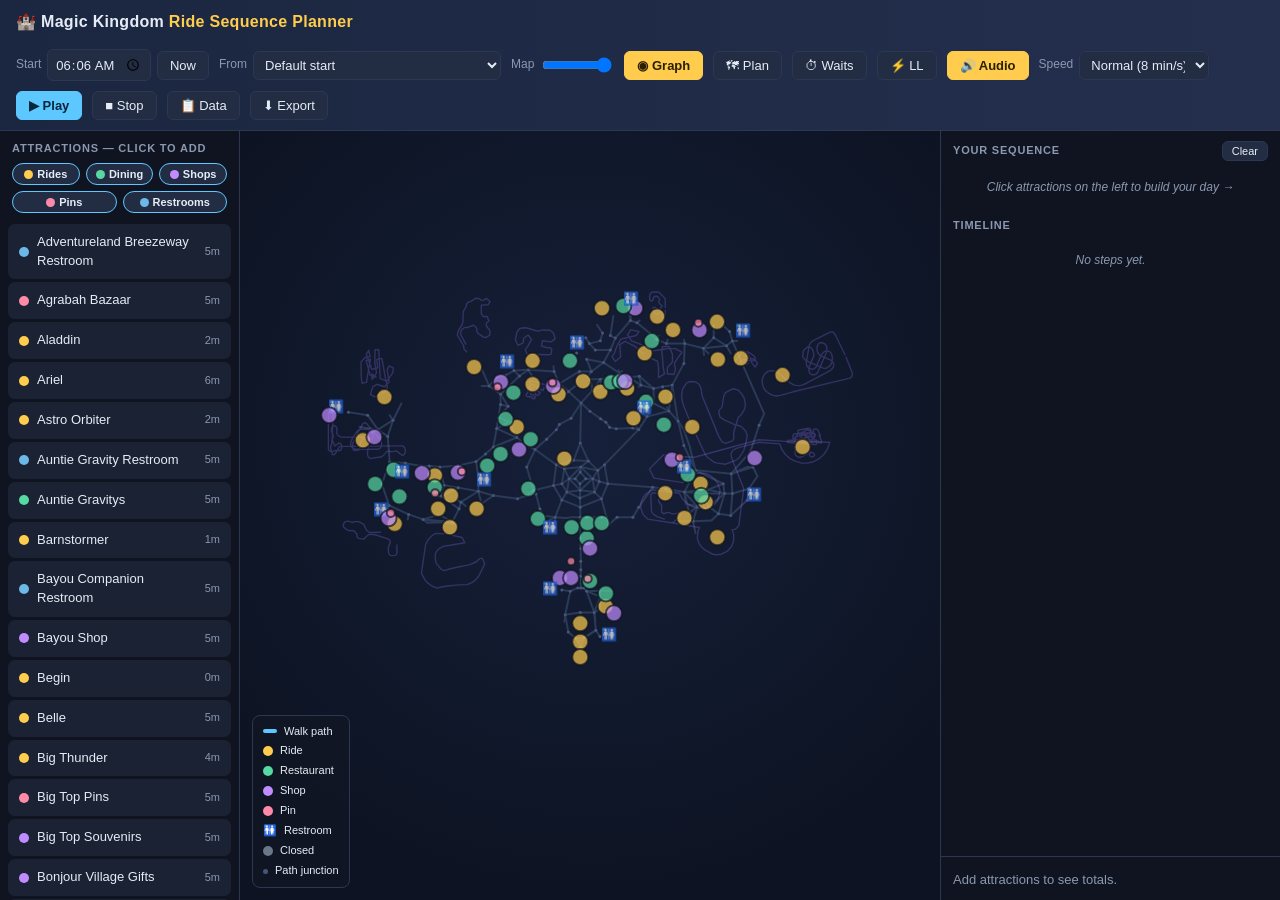
==== commit 3d8d3469: "fixed some tracks" ====
--- a/index.html
+++ b/index.html
@@ -1049,7 +1049,9 @@
   { "from": "monsters_out", "to": "node163", "points": [{ "x": 1352, "y": 830 }, { "x": 1393, "y": 840 }] },
   { "from": "node158", "to": "monsters_out", "points": [{ "x": 1347, "y": 788 }, { "x": 1352, "y": 830 }] },
   { "from": "node12", "to": "jungle_in", "points": [{ "x": 409, "y": 886 }, { "x": 424, "y": 898 }] },
-  { "from": "jungle_out", "to": "node18", "points": [{ "x": 529, "y": 903 }, { "x": 514, "y": 895 }] }
+  { "from": "jungle_out", "to": "node18", "points": [{ "x": 529, "y": 903 }, { "x": 514, "y": 895 }] },
+  { "from": "node136", "to": "node137", "points": [{ "x": 1144, "y": 106 }, { "x": 1153, "y": 172 }] },
+  { "from": "node140", "to": "node137", "points": [{ "x": 1162, "y": 108 }, { "x": 1153, "y": 172 }] }
 ];
 // @RIDESIM:CONN:END
 
@@ -1078,7 +1080,7 @@
   { "id": "grotto", "name": "Grotto", "entranceNodeId": "grotto_in", "exitNodeId": "grotto_out", "displayLocation": { "x": 1306, "y": 206 }, "rideDuration": 5, "waitId": "147", "thpwId": "012a211b-4c91-451c-8a0e-5e3ab398eda8" },
   { "id": "barnstormer", "name": "Barnstormer", "entranceNodeId": "barnstormer_in", "exitNodeId": "barnstormer_out", "displayLocation": { "x": 1549, "y": 308 }, "rideDuration": 1, "waitId": "126", "thpwId": "924a3b2c-6b4b-49e5-99d3-e9dc3f2e8a48", "track": [{ "x": 1553, "y": 286 }, { "x": 1558, "y": 281 }, { "x": 1574, "y": 287 }, { "x": 1589, "y": 325 }, { "x": 1601, "y": 339 }, { "x": 1610, "y": 325 }, { "x": 1599, "y": 312 }, { "x": 1574, "y": 305 }, { "x": 1565, "y": 297 }, { "x": 1572, "y": 284 }, { "x": 1581, "y": 288 }, { "x": 1597, "y": 300 }, { "x": 1601, "y": 306 }, { "x": 1600, "y": 314 }, { "x": 1593, "y": 318 }, { "x": 1580, "y": 315 }, { "x": 1570, "y": 313 }, { "x": 1563, "y": 315 }, { "x": 1560, "y": 322 }, { "x": 1565, "y": 329 }, { "x": 1570, "y": 330 }, { "x": 1576, "y": 326 }, { "x": 1577, "y": 319 }, { "x": 1573, "y": 314 }, { "x": 1565, "y": 311 }, { "x": 1554, "y": 314 }, { "x": 1542, "y": 328 }, { "x": 1537, "y": 331 }, { "x": 1532, "y": 330 }, { "x": 1529, "y": 326 }, { "x": 1528, "y": 320 }, { "x": 1530, "y": 316 }, { "x": 1551, "y": 291 }] },
   { "id": "dumbo", "name": "Dumbo", "entranceNodeId": "dumbo_in", "exitNodeId": "dumbo_out", "displayLocation": { "x": 1467, "y": 312 }, "rideDuration": 2, "waitId": "132", "thpwId": "890fa430-89c0-4a3f-96c9-11597888005e" },
-  { "id": "tomorrowland_speedway", "name": "Tomorrowland Speedway", "entranceNodeId": "tomorrowland_speedway_in", "exitNodeId": "tomorrowland_speedway_out", "displayLocation": { "x": 1375, "y": 554 }, "rideDuration": 5, "waitId": "143", "thpwId": "f163ddcd-43e1-488d-8276-2381c1db0a39", "track": [{ "x": 1383, "y": 570 }, { "x": 1422, "y": 654 }, { "x": 1460, "y": 683 }, { "x": 1493, "y": 688 }, { "x": 1533, "y": 673 }, { "x": 1563, "y": 630 }, { "x": 1572, "y": 582 }, { "x": 1541, "y": 549 }, { "x": 1527, "y": 546 }, { "x": 1488, "y": 528 }, { "x": 1482, "y": 483 }, { "x": 1488, "y": 444 }, { "x": 1494, "y": 431 }, { "x": 1522, "y": 417 }, { "x": 1540, "y": 422 }, { "x": 1554, "y": 438 }, { "x": 1562, "y": 492 }, { "x": 1551, "y": 510 }, { "x": 1540, "y": 520 }, { "x": 1524, "y": 573 }, { "x": 1524, "y": 596 }, { "x": 1519, "y": 604 }, { "x": 1494, "y": 613 }, { "x": 1482, "y": 608 }, { "x": 1470, "y": 588 }, { "x": 1410, "y": 441 }, { "x": 1407, "y": 417 }, { "x": 1400, "y": 402 }, { "x": 1355, "y": 396 }, { "x": 1341, "y": 417 }, { "x": 1344, "y": 477 }, { "x": 1370, "y": 543 }] },
+  { "id": "tomorrowland_speedway", "name": "Tomorrowland Speedway", "entranceNodeId": "tomorrowland_speedway_in", "exitNodeId": "tomorrowland_speedway_out", "displayLocation": { "x": 1375, "y": 554 }, "rideDuration": 5, "waitId": "143", "thpwId": "f163ddcd-43e1-488d-8276-2381c1db0a39", "track": [{ "x": 1383, "y": 570 }, { "x": 1422, "y": 654 }, { "x": 1427, "y": 661 }, { "x": 1452, "y": 680 }, { "x": 1460, "y": 683 }, { "x": 1493, "y": 688 }, { "x": 1533, "y": 673 }, { "x": 1543, "y": 665 }, { "x": 1560, "y": 639 }, { "x": 1563, "y": 630 }, { "x": 1570, "y": 600 }, { "x": 1572, "y": 582 }, { "x": 1566, "y": 568 }, { "x": 1551, "y": 553 }, { "x": 1541, "y": 549 }, { "x": 1527, "y": 546 }, { "x": 1488, "y": 528 }, { "x": 1474, "y": 518 }, { "x": 1470, "y": 501 }, { "x": 1473, "y": 492 }, { "x": 1482, "y": 483 }, { "x": 1488, "y": 444 }, { "x": 1494, "y": 431 }, { "x": 1522, "y": 417 }, { "x": 1540, "y": 422 }, { "x": 1554, "y": 438 }, { "x": 1561, "y": 450 }, { "x": 1566, "y": 475 }, { "x": 1562, "y": 492 }, { "x": 1551, "y": 510 }, { "x": 1540, "y": 520 }, { "x": 1524, "y": 573 }, { "x": 1524, "y": 596 }, { "x": 1519, "y": 604 }, { "x": 1494, "y": 613 }, { "x": 1482, "y": 608 }, { "x": 1470, "y": 588 }, { "x": 1410, "y": 441 }, { "x": 1407, "y": 417 }, { "x": 1400, "y": 402 }, { "x": 1388, "y": 393 }, { "x": 1367, "y": 391 }, { "x": 1355, "y": 396 }, { "x": 1341, "y": 417 }, { "x": 1338, "y": 430 }, { "x": 1337, "y": 445 }, { "x": 1340, "y": 465 }, { "x": 1344, "y": 477 }, { "x": 1370, "y": 543 }] },
   { "id": "astro_orbiter", "name": "Astro Orbiter", "entranceNodeId": "astro_orbiter_in", "exitNodeId": "astro_orbiter_out", "displayLocation": { "x": 1405, "y": 758 }, "rideDuration": 2, "waitId": "248", "thpwId": "d9d12438-d999-4482-894b-8955fdb20ccf" },
   { "id": "space_mountain", "name": "Space Mountain", "entranceNodeId": "space_mountain_in", "exitNodeId": "space_mountain_out", "displayLocation": { "x": 1771, "y": 626 }, "rideDuration": 2, "waitId": "138", "thpwId": "b2260923-9315-40fd-9c6b-44dd811dbe64", "track": [{ "x": 1830, "y": 583 }, { "x": 1839, "y": 605 }, { "x": 1839, "y": 608 }, { "x": 1838, "y": 610 }, { "x": 1837, "y": 612 }, { "x": 1834, "y": 612 }, { "x": 1832, "y": 611 }, { "x": 1830, "y": 609 }, { "x": 1826, "y": 604 }, { "x": 1819, "y": 601 }, { "x": 1796, "y": 601 }, { "x": 1777, "y": 602 }, { "x": 1728, "y": 602 }, { "x": 1721, "y": 602 }, { "x": 1718, "y": 602 }, { "x": 1717, "y": 603 }, { "x": 1716, "y": 606 }, { "x": 1716, "y": 608 }, { "x": 1718, "y": 610 }, { "x": 1720, "y": 610 }, { "x": 1721, "y": 610 }, { "x": 1816, "y": 617 }, { "x": 1820, "y": 617 }, { "x": 1823, "y": 614 }, { "x": 1823, "y": 611 }, { "x": 1822, "y": 609 }, { "x": 1820, "y": 607 }, { "x": 1815, "y": 607 }, { "x": 1791, "y": 611 }, { "x": 1789, "y": 611 }, { "x": 1783, "y": 611 }, { "x": 1778, "y": 610 }, { "x": 1776, "y": 606 }, { "x": 1775, "y": 603 }, { "x": 1775, "y": 599 }, { "x": 1777, "y": 595 }, { "x": 1780, "y": 592 }, { "x": 1783, "y": 592 }, { "x": 1786, "y": 592 }, { "x": 1789, "y": 592 }, { "x": 1792, "y": 594 }, { "x": 1795, "y": 598 }, { "x": 1796, "y": 604 }, { "x": 1796, "y": 609 }, { "x": 1796, "y": 654 }, { "x": 1797, "y": 658 }, { "x": 1799, "y": 660 }, { "x": 1801, "y": 661 }, { "x": 1805, "y": 661 }, { "x": 1809, "y": 661 }, { "x": 1812, "y": 659 }, { "x": 1814, "y": 656 }, { "x": 1814, "y": 654 }, { "x": 1812, "y": 650 }, { "x": 1810, "y": 648 }, { "x": 1806, "y": 646 }, { "x": 1802, "y": 645 }, { "x": 1768, "y": 661 }, { "x": 1763, "y": 663 }, { "x": 1757, "y": 663 }, { "x": 1752, "y": 661 }, { "x": 1749, "y": 658 }, { "x": 1746, "y": 655 }, { "x": 1744, "y": 651 }, { "x": 1744, "y": 598 }, { "x": 1745, "y": 594 }, { "x": 1747, "y": 591 }, { "x": 1749, "y": 590 }, { "x": 1753, "y": 588 }, { "x": 1803, "y": 575 }, { "x": 1807, "y": 575 }, { "x": 1811, "y": 576 }, { "x": 1814, "y": 577 }, { "x": 1814, "y": 579 }, { "x": 1814, "y": 585 }, { "x": 1811, "y": 589 }, { "x": 1802, "y": 606 }, { "x": 1783, "y": 612 }, { "x": 1771, "y": 611 }, { "x": 1749, "y": 609 }, { "x": 1746, "y": 608 }, { "x": 1743, "y": 607 }, { "x": 1741, "y": 603 }, { "x": 1740, "y": 599 }, { "x": 1742, "y": 595 }, { "x": 1754, "y": 579 }, { "x": 1759, "y": 577 }, { "x": 1763, "y": 576 }, { "x": 1804, "y": 576 }, { "x": 1810, "y": 575 }, { "x": 1815, "y": 578 }, { "x": 1817, "y": 583 }, { "x": 1816, "y": 587 }, { "x": 1814, "y": 590 }, { "x": 1809, "y": 592 }, { "x": 1751, "y": 578 }, { "x": 1746, "y": 578 }, { "x": 1741, "y": 579 }, { "x": 1739, "y": 581 }, { "x": 1737, "y": 584 }, { "x": 1736, "y": 592 }, { "x": 1738, "y": 597 }, { "x": 1743, "y": 600 }, { "x": 1744, "y": 601 }, { "x": 1769, "y": 596 }, { "x": 1780, "y": 594 }, { "x": 1783, "y": 592 }, { "x": 1785, "y": 590 }, { "x": 1786, "y": 585 }, { "x": 1785, "y": 584 }, { "x": 1784, "y": 582 }, { "x": 1779, "y": 578 }, { "x": 1775, "y": 578 }, { "x": 1772, "y": 578 }, { "x": 1769, "y": 579 }, { "x": 1766, "y": 584 }, { "x": 1766, "y": 587 }, { "x": 1766, "y": 590 }, { "x": 1768, "y": 593 }, { "x": 1771, "y": 595 }, { "x": 1775, "y": 597 }, { "x": 1779, "y": 597 }, { "x": 1785, "y": 593 }, { "x": 1797, "y": 584 }, { "x": 1799, "y": 581 }, { "x": 1800, "y": 578 }, { "x": 1799, "y": 573 }, { "x": 1797, "y": 569 }, { "x": 1795, "y": 567 }, { "x": 1791, "y": 565 }, { "x": 1787, "y": 565 }, { "x": 1782, "y": 567 }, { "x": 1761, "y": 577 }, { "x": 1756, "y": 576 }, { "x": 1753, "y": 572 }, { "x": 1754, "y": 568 }, { "x": 1758, "y": 565 }, { "x": 1792, "y": 559 }, { "x": 1796, "y": 560 }, { "x": 1799, "y": 562 }, { "x": 1801, "y": 567 }, { "x": 1806, "y": 593 }, { "x": 1809, "y": 595 }, { "x": 1813, "y": 595 }, { "x": 1814, "y": 592 }, { "x": 1814, "y": 589 }, { "x": 1809, "y": 572 }, { "x": 1809, "y": 567 }, { "x": 1811, "y": 564 }, { "x": 1814, "y": 562 }, { "x": 1818, "y": 561 }, { "x": 1822, "y": 562 }, { "x": 1826, "y": 565 }, { "x": 1835, "y": 586 }] },
   { "id": "tron", "name": "Tron", "entranceNodeId": "tron_in", "exitNodeId": "tron_out", "displayLocation": { "x": 1699, "y": 368 }, "rideDuration": 1, "waitId": "11527", "thpwId": "5a43d1a7-ad53-4d25-abfe-25625f0da304", "track": [{ "x": 1927, "y": 304 }, { "x": 1948, "y": 357 }, { "x": 1950, "y": 363 }, { "x": 1949, "y": 371 }, { "x": 1946, "y": 375 }, { "x": 1941, "y": 379 }, { "x": 1737, "y": 428 }, { "x": 1692, "y": 441 }, { "x": 1679, "y": 443 }, { "x": 1664, "y": 441 }, { "x": 1652, "y": 435 }, { "x": 1638, "y": 424 }, { "x": 1632, "y": 415 }, { "x": 1629, "y": 408 }, { "x": 1626, "y": 394 }, { "x": 1626, "y": 385 }, { "x": 1630, "y": 373 }, { "x": 1634, "y": 366 }, { "x": 1640, "y": 360 }, { "x": 1642, "y": 358 }, { "x": 1647, "y": 355 }, { "x": 1653, "y": 353 }, { "x": 1660, "y": 352 }, { "x": 1667, "y": 353 }, { "x": 1676, "y": 355 }, { "x": 1684, "y": 360 }, { "x": 1692, "y": 365 }, { "x": 1696, "y": 369 }, { "x": 1704, "y": 377 }, { "x": 1710, "y": 383 }, { "x": 1718, "y": 390 }, { "x": 1727, "y": 396 }, { "x": 1741, "y": 404 }, { "x": 1748, "y": 405 }, { "x": 1758, "y": 406 }, { "x": 1765, "y": 405 }, { "x": 1771, "y": 403 }, { "x": 1777, "y": 401 }, { "x": 1868, "y": 353 }, { "x": 1874, "y": 349 }, { "x": 1882, "y": 339 }, { "x": 1883, "y": 330 }, { "x": 1880, "y": 322 }, { "x": 1876, "y": 316 }, { "x": 1835, "y": 298 }, { "x": 1829, "y": 292 }, { "x": 1826, "y": 288 }, { "x": 1823, "y": 280 }, { "x": 1823, "y": 274 }, { "x": 1823, "y": 268 }, { "x": 1825, "y": 261 }, { "x": 1829, "y": 255 }, { "x": 1834, "y": 252 }, { "x": 1841, "y": 252 }, { "x": 1849, "y": 255 }, { "x": 1854, "y": 259 }, { "x": 1856, "y": 264 }, { "x": 1858, "y": 267 }, { "x": 1858, "y": 273 }, { "x": 1858, "y": 277 }, { "x": 1858, "y": 282 }, { "x": 1856, "y": 288 }, { "x": 1844, "y": 316 }, { "x": 1826, "y": 357 }, { "x": 1819, "y": 365 }, { "x": 1812, "y": 367 }, { "x": 1806, "y": 367 }, { "x": 1799, "y": 363 }, { "x": 1795, "y": 358 }, { "x": 1793, "y": 342 }, { "x": 1811, "y": 300 }, { "x": 1811, "y": 291 }, { "x": 1808, "y": 279 }, { "x": 1803, "y": 271 }, { "x": 1799, "y": 268 }, { "x": 1793, "y": 267 }, { "x": 1787, "y": 268 }, { "x": 1781, "y": 274 }, { "x": 1776, "y": 278 }, { "x": 1774, "y": 282 }, { "x": 1771, "y": 302 }, { "x": 1774, "y": 306 }, { "x": 1779, "y": 312 }, { "x": 1785, "y": 317 }, { "x": 1792, "y": 320 }, { "x": 1845, "y": 343 }, { "x": 1851, "y": 344 }, { "x": 1858, "y": 342 }, { "x": 1865, "y": 338 }, { "x": 1871, "y": 332 }, { "x": 1874, "y": 327 }, { "x": 1876, "y": 321 }, { "x": 1878, "y": 310 }, { "x": 1878, "y": 304 }, { "x": 1875, "y": 293 }, { "x": 1871, "y": 286 }, { "x": 1866, "y": 283 }, { "x": 1863, "y": 282 }, { "x": 1854, "y": 282 }, { "x": 1849, "y": 284 }, { "x": 1845, "y": 287 }, { "x": 1842, "y": 291 }, { "x": 1836, "y": 300 }, { "x": 1834, "y": 305 }, { "x": 1820, "y": 339 }, { "x": 1811, "y": 346 }, { "x": 1802, "y": 347 }, { "x": 1787, "y": 338 }, { "x": 1784, "y": 324 }, { "x": 1795, "y": 261 }, { "x": 1799, "y": 253 }, { "x": 1805, "y": 247 }, { "x": 1814, "y": 242 }, { "x": 1870, "y": 214 }, { "x": 1878, "y": 213 }, { "x": 1883, "y": 216 }, { "x": 1889, "y": 224 }, { "x": 1923, "y": 295 }] },
@@ -1352,23 +1354,9 @@
   return arr[arr.length - 1].w;
 }
 
-// Current minute-of-day in the park's timezone (robust to the viewer's own
-// timezone). Null if Intl can't resolve it.
-function parkNowMin() {
-  try {
-    const parts = new Intl.DateTimeFormat("en-US", { timeZone: "America/New_York",
-      hour12: false, hour: "2-digit", minute: "2-digit" }).formatToParts(new Date());
-    let h = 0, m = 0;
-    parts.forEach(p => { if (p.type === "hour") h = +p.value; if (p.type === "minute") m = +p.value; });
-    return (h % 24) * 60 + m;
-  } catch (e) { return null; }
-}
-const LIVE_WAIT_WINDOW = 45;   // live standby only trusted for arrivals within this many min of now
-
 // Wait (minutes) used when computing sequence times. Priority:
 //   1. user override (waitOverride text field)
-//   2. live standby wait — but only for arrivals near the present; the live
-//      number is "right now", so a later arrival falls through to the forecast
+//   2. live standby wait when the overlay is on and the ride is open
 //   3. time-of-day forecast / matrix (themeparks.wiki hourly forecast, or TSV)
 //   4. the ride's configured average (avgWait from Visio shape data)
 // Only rides queue; everything else is 0.
@@ -1377,15 +1365,7 @@
   if (typeof a.waitOverride === "number" && a.waitOverride >= 0) return a.waitOverride;  // user override wins
   if (showLiveWaits) {
     const live = liveWaitFor(a);
-    if (live && live.open && typeof live.wait === "number") {
-      // The live standby wait describes the queue at this instant. Only use it
-      // when arrival is near the current park time; otherwise prefer the
-      // hour-by-hour forecast (when we have one) so a 7pm arrival uses the 7pm
-      // forecast rather than the wait happening right now.
-      const now = parkNowMin();
-      const hasFc = state.waits.has(a.id);
-      if (!hasFc || now === null || Math.abs(arrivalMin - now) <= LIVE_WAIT_WINDOW) return live.wait;
-    }
+    if (live && live.open && typeof live.wait === "number") return live.wait;
   }
   // time-of-day forecast / matrix beats a single static average when present
   if (state.waits.has(a.id)) return interpWait(a.id, arrivalMin);
@@ -2367,7 +2347,7 @@
       const spin = RIDE_SPIN[s.attractionId];
       const disp = (a && a.displayLocation) || state.nodes.get(s.entranceNodeId);
       let rideScale = 0.5;  // default: avatar shrinks on rides with animation
-      let strokeColor = s.category === "ride" ? waitColor(5) : meta.color;  // rides: 5-min-wait green
+      let strokeColor = meta.color;
       // restaurants: avatar grows 10%; restrooms: avatar shrinks 10%
       if (s.category === "restaurant") rideScale = 1.1;
       else if (s.category === "restroom") rideScale = 0.9;
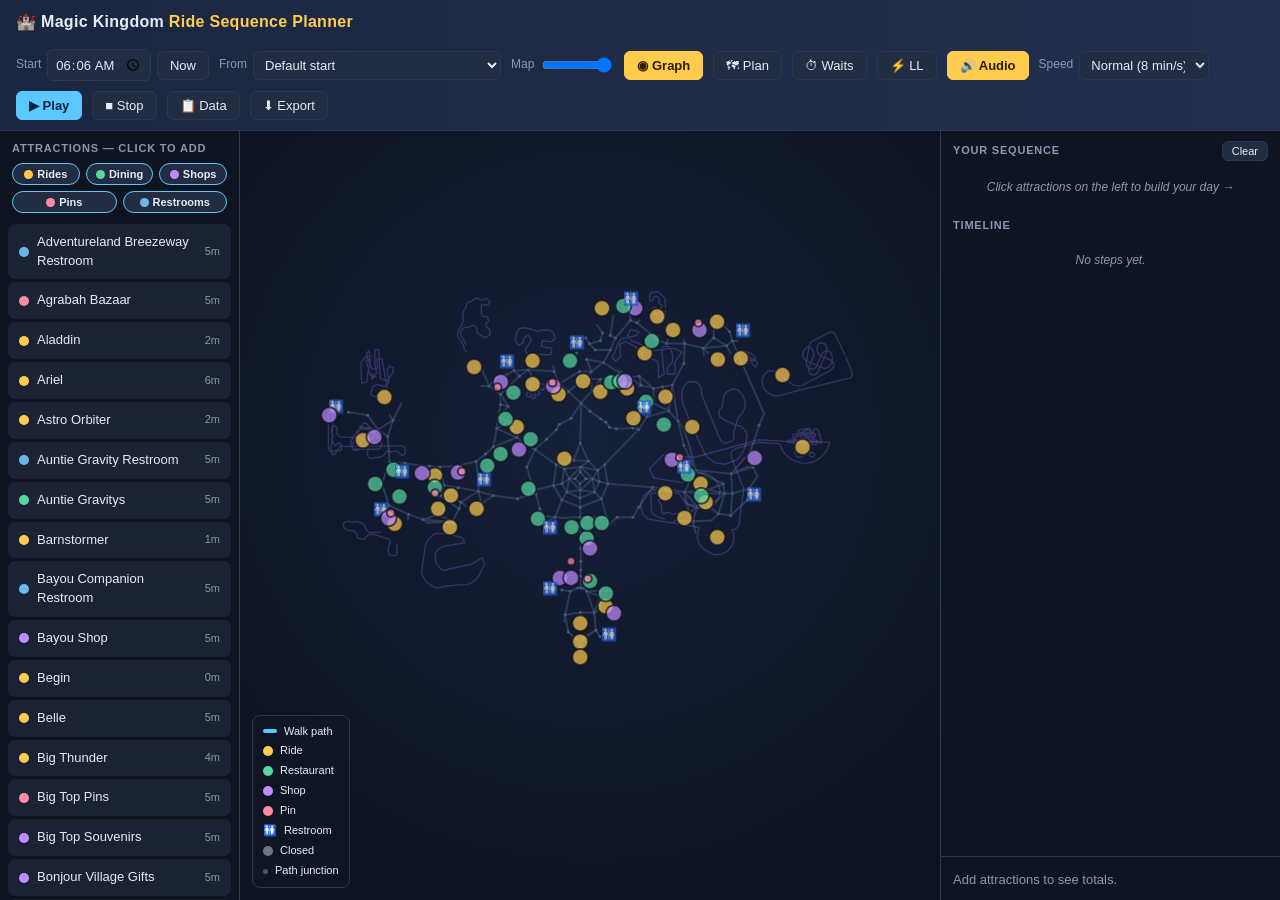
==== commit 3dfc1976: "Carousel of Progress: use the same orbit radius on mobile as desktop The fixed 24px orbit radius was" ====
--- a/index.html
+++ b/index.html
@@ -1354,9 +1354,23 @@
   return arr[arr.length - 1].w;
 }
 
+// Current minute-of-day in the park's timezone (robust to the viewer's own
+// timezone). Null if Intl can't resolve it.
+function parkNowMin() {
+  try {
+    const parts = new Intl.DateTimeFormat("en-US", { timeZone: "America/New_York",
+      hour12: false, hour: "2-digit", minute: "2-digit" }).formatToParts(new Date());
+    let h = 0, m = 0;
+    parts.forEach(p => { if (p.type === "hour") h = +p.value; if (p.type === "minute") m = +p.value; });
+    return (h % 24) * 60 + m;
+  } catch (e) { return null; }
+}
+const LIVE_WAIT_WINDOW = 45;   // live standby only trusted for arrivals within this many min of now
+
 // Wait (minutes) used when computing sequence times. Priority:
 //   1. user override (waitOverride text field)
-//   2. live standby wait when the overlay is on and the ride is open
+//   2. live standby wait — but only for arrivals near the present; the live
+//      number is "right now", so a later arrival falls through to the forecast
 //   3. time-of-day forecast / matrix (themeparks.wiki hourly forecast, or TSV)
 //   4. the ride's configured average (avgWait from Visio shape data)
 // Only rides queue; everything else is 0.
@@ -1365,7 +1379,15 @@
   if (typeof a.waitOverride === "number" && a.waitOverride >= 0) return a.waitOverride;  // user override wins
   if (showLiveWaits) {
     const live = liveWaitFor(a);
-    if (live && live.open && typeof live.wait === "number") return live.wait;
+    if (live && live.open && typeof live.wait === "number") {
+      // The live standby wait describes the queue at this instant. Only use it
+      // when arrival is near the current park time; otherwise prefer the
+      // hour-by-hour forecast (when we have one) so a 7pm arrival uses the 7pm
+      // forecast rather than the wait happening right now.
+      const now = parkNowMin();
+      const hasFc = state.waits.has(a.id);
+      if (!hasFc || now === null || Math.abs(arrivalMin - now) <= LIVE_WAIT_WINDOW) return live.wait;
+    }
   }
   // time-of-day forecast / matrix beats a single static average when present
   if (state.waits.has(a.id)) return interpWait(a.id, arrivalMin);
@@ -2316,7 +2338,7 @@
   dumbo:                { dir: 1,  seg: 0 },
   carousel:             { dir: 1,  seg: 0 },
   astro_orbiter:        { dir: 1,  seg: 0 },
-  carousel_of_progress: { dir: -1, seg: 6, rPxDesktop: 24 },
+  carousel_of_progress: { dir: -1, seg: 6, rPxOverride: 24 },
   teacups:              { type: "epi", dir: 1, revs: 5, spins: 6 }
 };
 
@@ -2347,7 +2369,7 @@
       const spin = RIDE_SPIN[s.attractionId];
       const disp = (a && a.displayLocation) || state.nodes.get(s.entranceNodeId);
       let rideScale = 0.5;  // default: avatar shrinks on rides with animation
-      let strokeColor = meta.color;
+      let strokeColor = s.category === "ride" ? waitColor(5) : meta.color;  // rides: 5-min-wait green
       // restaurants: avatar grows 10%; restrooms: avatar shrinks 10%
       if (s.category === "restaurant") rideScale = 1.1;
       else if (s.category === "restroom") rideScale = 0.9;
@@ -2369,8 +2391,9 @@
           if (spin.seg > 0) f = Math.floor(f * spin.seg) / spin.seg;  // step in N segments
           const loops = spin.seg > 0 ? 1 : 5;                          // smooth orbits do 5 laps
           const ang = top + spin.dir * f * TAU * loops;
-          // default: just inside the rim; some rides override the radius on desktop
-          const rPx = (spin.rPxDesktop && !mobileMQ.matches) ? spin.rPxDesktop : (attrSize().r - 4);
+          // default: just inside the rim; some rides pin a fixed radius (so the
+          // orbit looks the same on mobile as on desktop)
+          const rPx = spin.rPxOverride || (attrSize().r - 4);
           const rMap = rPx / scale;
           marker = { x: disp.x + rMap * Math.cos(ang), y: disp.y + rMap * Math.sin(ang), stroke: strokeColor, scale: rideScale };
         }
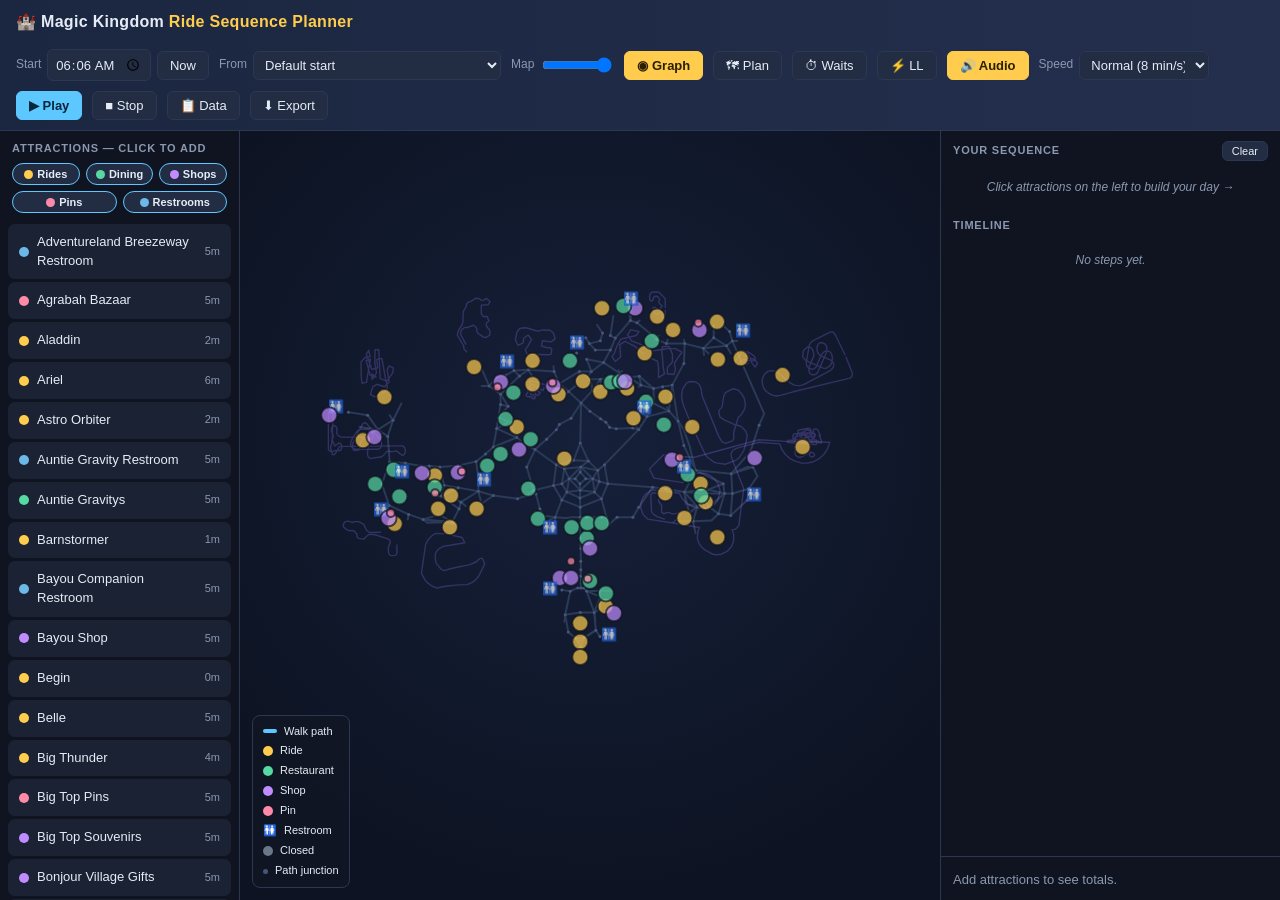
==== commit 0ec46394: "Carousel of Progress: halve the orbit radius on mobile The fixed 24px override sits outside the smal" ====
--- a/index.html
+++ b/index.html
@@ -2391,9 +2391,11 @@
           if (spin.seg > 0) f = Math.floor(f * spin.seg) / spin.seg;  // step in N segments
           const loops = spin.seg > 0 ? 1 : 5;                          // smooth orbits do 5 laps
           const ang = top + spin.dir * f * TAU * loops;
-          // default: just inside the rim; some rides pin a fixed radius (so the
-          // orbit looks the same on mobile as on desktop)
-          const rPx = spin.rPxOverride || (attrSize().r - 4);
+          // default: just inside the rim; some rides pin a fixed radius. On
+          // mobile the icon is smaller, so halve the override to stay inside it.
+          const rPx = spin.rPxOverride
+            ? (mobileMQ.matches ? spin.rPxOverride / 2 : spin.rPxOverride)
+            : (attrSize().r - 4);
           const rMap = rPx / scale;
           marker = { x: disp.x + rMap * Math.cos(ang), y: disp.y + rMap * Math.sin(ang), stroke: strokeColor, scale: rideScale };
         }
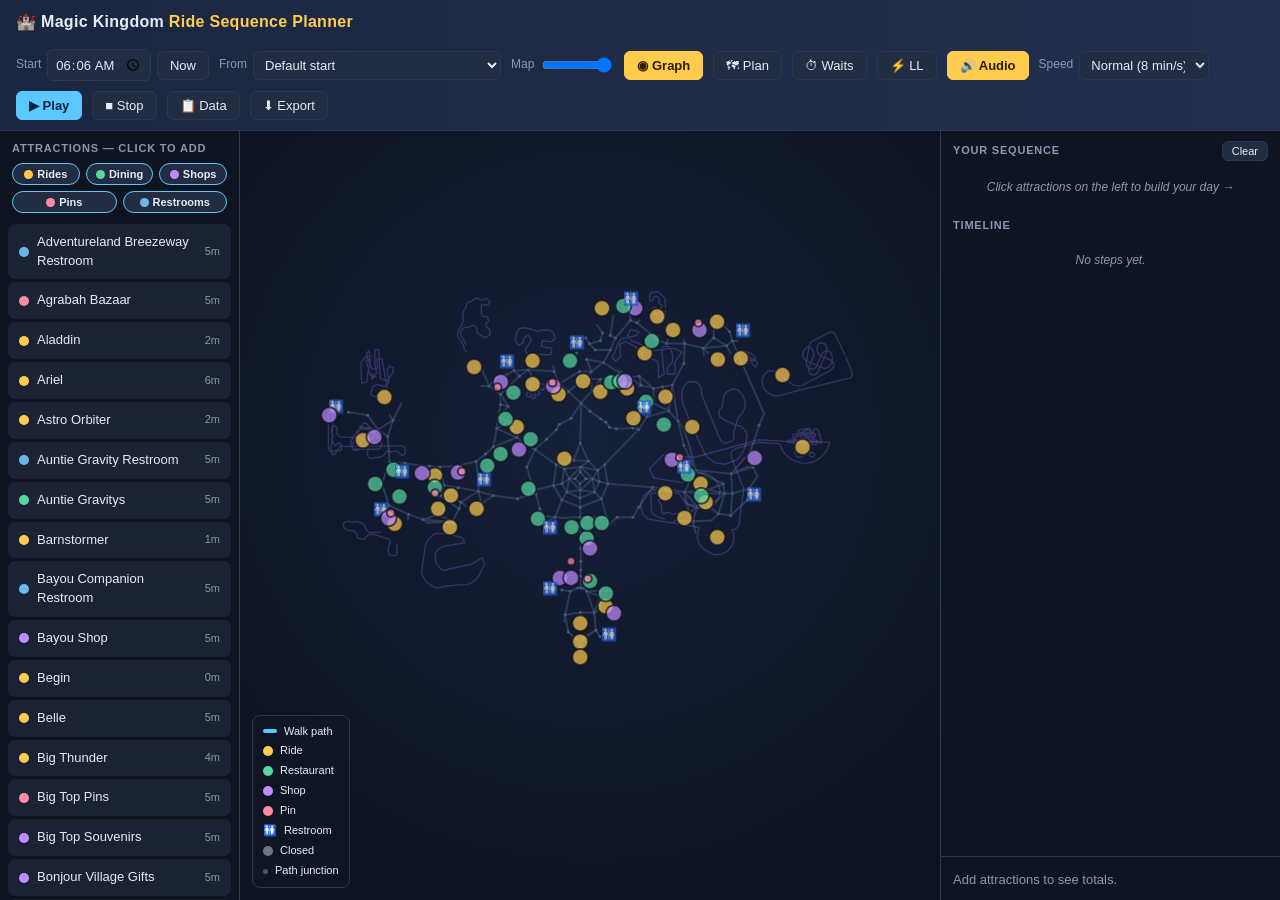
==== commit 4c5895a8: "Persistent avatar size; Carousel of Progress mobile radius to 10px - Avatar size now persists throug" ====
--- a/index.html
+++ b/index.html
@@ -2338,9 +2338,19 @@
   dumbo:                { dir: 1,  seg: 0 },
   carousel:             { dir: 1,  seg: 0 },
   astro_orbiter:        { dir: 1,  seg: 0 },
-  carousel_of_progress: { dir: -1, seg: 6, rPxOverride: 24 },
+  carousel_of_progress: { dir: -1, seg: 6, rPxOverride: 24, rPxMobile: 10 },
   teacups:              { type: "epi", dir: 1, revs: 5, spins: 6 }
 };
+
+// Avatar carries a persistent size through the animation: each restaurant visit
+// grows it 10%, each restroom shrinks it 10%, and the effect compounds — 20
+// restaurants make it huge, 20 restrooms make it tiny.
+function avatarFactor(cat) { return cat === "restaurant" ? 1.1 : cat === "restroom" ? 0.9 : 1; }
+function persistentScaleBefore(stepIndex) {
+  let p = 1;
+  for (let i = 0; i < stepIndex && i < state.steps.length; i++) p *= avatarFactor(state.steps[i].category);
+  return p;
+}
 
 function renderAnimAt(clock) {
   const base = state.steps[0].walkStart;
@@ -2353,13 +2363,13 @@
       stepI = i; phase = "walk";
       const frac = s.walk > 0 ? (absT - s.walkStart) / s.walk : 1;
       const p = pointAlong(s.routeCoords, frac);
-      marker = { x: p.x, y: p.y, stroke: "#5cc8ff", scale: 1 };
+      marker = { x: p.x, y: p.y, stroke: "#5cc8ff", scale: persistentScaleBefore(i) };
       info = "Walking to " + s.name;
       break;
     } else if (absT < s.waitEnd) {
       stepI = i; phase = "wait";
       const ent = state.nodes.get(s.entranceNodeId);
-      marker = { x: ent.x, y: ent.y, stroke: "#ff8a5c", scale: 1 };
+      marker = { x: ent.x, y: ent.y, stroke: "#ff8a5c", scale: persistentScaleBefore(i) };
       info = "Waiting for " + s.name + " — " + Math.round(absT - s.waitStart) + "/" + Math.round(s.wait) + " min";
       break;
     } else if (absT < s.rideEnd) {
@@ -2368,12 +2378,20 @@
       const meta = catMeta(s.category);
       const spin = RIDE_SPIN[s.attractionId];
       const disp = (a && a.displayLocation) || state.nodes.get(s.entranceNodeId);
-      let rideScale = 0.5;  // default: avatar shrinks on rides with animation
-      let strokeColor = s.category === "ride" ? waitColor(5) : meta.color;  // rides: 5-min-wait green
-      // restaurants: avatar grows 10%; restrooms: avatar shrinks 10%
-      if (s.category === "restaurant") rideScale = 1.1;
-      else if (s.category === "restroom") rideScale = 0.9;
-      else if (s.category !== "ride") rideScale = 1;  // shops/pins: normal size
+      const strokeColor = s.category === "ride" ? waitColor(5) : meta.color;  // rides: 5-min-wait green
+      // Persistent size compounds across the day. At a restaurant/restroom the
+      // change animates in over the dwell so the new size carries forward; rides
+      // shrink to half their current size (a transient effect during the ride).
+      const pBase = persistentScaleBefore(i);
+      let rideScale;
+      if (s.category === "restaurant" || s.category === "restroom") {
+        const g = s.ride > 0 ? Math.max(0, Math.min(1, (absT - s.rideStart) / s.ride)) : 1;
+        rideScale = pBase * (1 + (avatarFactor(s.category) - 1) * g);
+      } else if (s.category === "ride") {
+        rideScale = pBase * 0.5;
+      } else {
+        rideScale = pBase;  // shops/pins: no size change
+      }
       if (spin && disp && s.ride > 0) {
         const scale = view.scale || 1;
         const frac = Math.max(0, Math.min(0.999, (absT - s.rideStart) / s.ride));
@@ -2391,10 +2409,10 @@
           if (spin.seg > 0) f = Math.floor(f * spin.seg) / spin.seg;  // step in N segments
           const loops = spin.seg > 0 ? 1 : 5;                          // smooth orbits do 5 laps
           const ang = top + spin.dir * f * TAU * loops;
-          // default: just inside the rim; some rides pin a fixed radius. On
-          // mobile the icon is smaller, so halve the override to stay inside it.
-          const rPx = spin.rPxOverride
-            ? (mobileMQ.matches ? spin.rPxOverride / 2 : spin.rPxOverride)
+          // default: just inside the rim; some rides pin a fixed radius, with a
+          // smaller value on mobile where the icon is smaller.
+          const rPx = (mobileMQ.matches && spin.rPxMobile) ? spin.rPxMobile
+            : spin.rPxOverride ? spin.rPxOverride
             : (attrSize().r - 4);
           const rMap = rPx / scale;
           marker = { x: disp.x + rMap * Math.cos(ang), y: disp.y + rMap * Math.sin(ang), stroke: strokeColor, scale: rideScale };
@@ -2414,7 +2432,7 @@
   if (stepI < 0) {
     const s = state.steps[state.steps.length - 1];
     const ex = state.nodes.get(s.exitNodeId);
-    marker = { x: ex.x, y: ex.y, stroke: "#5fd38a", scale: 1 };
+    marker = { x: ex.x, y: ex.y, stroke: "#5fd38a", scale: persistentScaleBefore(state.steps.length) };
     phase = "done"; info = "Day complete!";
   }
   activeStepIndex = stepI;
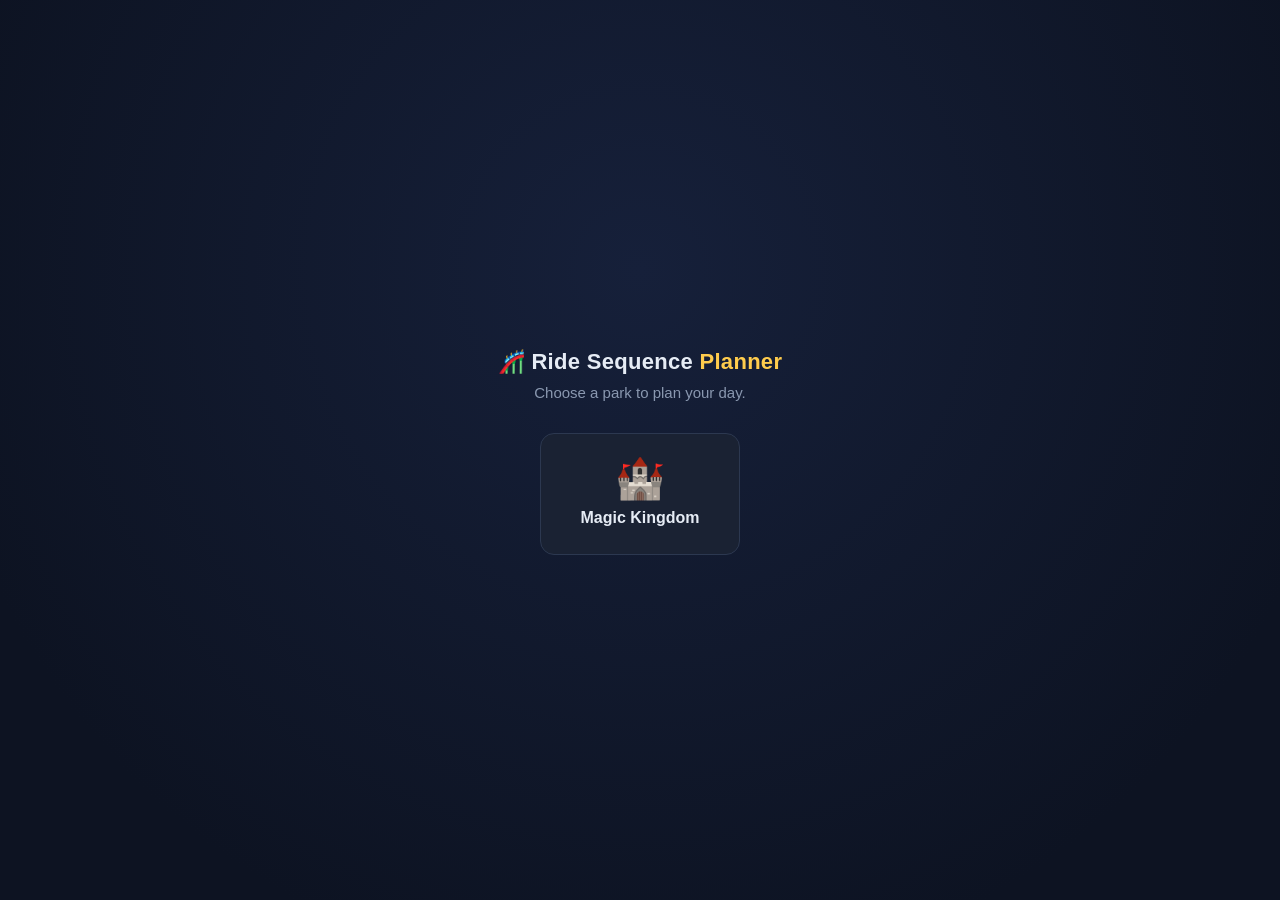
==== commit d3522d32: "Restructure for multi-park support (folder-per-park) Split the single index.html into shared app log" ====
--- a/index.html
+++ b/index.html
@@ -3,2989 +3,52 @@
 <head>
 <meta charset="UTF-8">
 <meta name="viewport" content="width=device-width, initial-scale=1.0">
-<title>Magic Kingdom Ride Sequence Planner</title>
+<title>Ride Sequence Planner — Pick a Park</title>
 <style>
   :root {
-    --bg: #0f1420;
-    --panel: #1a2233;
-    --panel2: #222d44;
-    --accent: #5cc8ff;
-    --accent2: #ffcc4d;
-    --walk: #5cc8ff;
-    --wait: #ff8a5c;
-    --ride: #9d7bff;
-    --rest: #57d9a3;
-    --shop: #c08cff;
-    --pin: #ff8aa8;
-    --restroom: #6cb8e6;
-    --text: #e6ecf5;
-    --muted: #8a98b0;
-    --good: #5fd38a;
-    --border: #2c3850;
+    --bg: #0f1420; --panel: #1a2233; --panel2: #222d44;
+    --accent: #5cc8ff; --accent2: #ffcc4d; --text: #e6ecf5;
+    --muted: #8a98b0; --border: #2c3850;
   }
   * { box-sizing: border-box; }
   html, body { margin: 0; height: 100%; }
   body {
-    background: var(--bg);
+    background: radial-gradient(circle at 50% 30%, #16203a 0%, #0d1322 80%);
     color: var(--text);
-    font: 14px/1.45 -apple-system, BlinkMacSystemFont, "Segoe UI", Roboto, sans-serif;
-    display: flex;
-    flex-direction: column;
-    height: 100vh;
-    overflow: hidden;
+    font: 15px/1.5 -apple-system, BlinkMacSystemFont, "Segoe UI", Roboto, sans-serif;
+    display: flex; flex-direction: column; align-items: center;
+    justify-content: center; min-height: 100vh; padding: 24px;
   }
-  header {
-    padding: 10px 16px;
-    background: linear-gradient(90deg, #1b2740, #232f4d);
-    border-bottom: 1px solid var(--border);
-    display: flex;
-    align-items: center;
-    gap: 16px;
-    flex-wrap: wrap;
+  h1 { font-size: 22px; margin: 0 0 4px; letter-spacing: .3px; }
+  h1 span { color: var(--accent2); }
+  p.sub { color: var(--muted); margin: 0 0 28px; }
+  .parks { display: flex; flex-wrap: wrap; gap: 16px; justify-content: center; }
+  a.park {
+    display: flex; flex-direction: column; align-items: center; gap: 8px;
+    width: 200px; padding: 24px 18px; text-decoration: none; color: var(--text);
+    background: var(--panel); border: 1px solid var(--border); border-radius: 14px;
+    transition: background .15s, border-color .15s, transform .15s;
   }
-  header h1 { font-size: 16px; margin: 0; letter-spacing: .3px; }
-  header h1 span { color: var(--accent2); }
-  .controls { display: flex; align-items: center; gap: 10px; flex-wrap: wrap; margin-left: auto; }
-  label.ctl { display: flex; align-items: center; gap: 6px; color: var(--muted); font-size: 12px; }
-  input, select, button, textarea { font-family: inherit; }
-  input[type="time"], input[type="number"], select {
-    background: var(--panel2); color: var(--text); border: 1px solid var(--border);
-    border-radius: 6px; padding: 5px 7px; font-size: 13px;
-  }
-  input[type="number"] { width: 64px; }
-  button {
-    background: var(--panel2); color: var(--text); border: 1px solid var(--border);
-    border-radius: 6px; padding: 6px 12px; cursor: pointer; font-size: 13px;
-    transition: background .15s, border-color .15s;
-  }
-  button:hover { background: #2e3c5a; border-color: var(--accent); }
-  button.primary { background: var(--accent); color: #08263a; border-color: var(--accent); font-weight: 600; }
-  button.primary:hover { background: #7ad3ff; }
-  button.danger:hover { border-color: #ff6b6b; color: #ff9b9b; }
-  button:disabled { opacity: .4; cursor: not-allowed; }
-
-  main { display: flex; flex: 1; min-height: 0; }
-  .col { display: flex; flex-direction: column; min-height: 0; }
-  .col.left { width: 240px; border-right: 1px solid var(--border); }
-  .col.center { flex: 1; min-width: 0; }
-  .col.right { width: 340px; border-left: 1px solid var(--border); }
-
-  .section-title {
-    font-size: 11px; text-transform: uppercase; letter-spacing: .8px; color: var(--muted);
-    padding: 10px 12px 6px; font-weight: 700;
-  }
-  .scroll { overflow-y: auto; flex: 1; }
-  .scroll::-webkit-scrollbar { width: 9px; }
-  .scroll::-webkit-scrollbar-thumb { background: #33405c; border-radius: 5px; }
-
-  /* attraction picker */
-  .attr-item {
-    margin: 3px 8px; padding: 8px 10px; border-radius: 7px; cursor: pointer;
-    background: var(--panel); border: 1px solid transparent; display: flex; align-items: center; gap: 8px;
-  }
-  .attr-item:hover { background: var(--panel2); border-color: var(--accent); }
-  .attr-item .dot { width: 10px; height: 10px; border-radius: 50%; background: var(--accent2); flex: none; }
-  .attr-item .nm { flex: 1; font-size: 13px; }
-  .attr-item .meta { font-size: 11px; color: var(--muted); }
-
-  /* category filter chips */
-  .attr-filter { display: flex; flex-wrap: wrap; gap: 6px; padding: 0 12px 8px; }
-  .attr-filter .chip {
-    flex: 1 1 28%; padding: 4px 6px; font-size: 11px; border-radius: 12px; opacity: .45;
-    background: var(--panel2); border: 1px solid var(--border); color: var(--text);
-  }
-  .attr-filter .chip.active { opacity: 1; border-color: var(--accent); }
-  .attr-filter .chip .swatch { width: 9px; height: 9px; border-radius: 50%; display: inline-block; vertical-align: -1px; margin-right: 4px; }
-
-  /* canvas wrap */
-  .canvas-wrap { position: relative; flex: 1; min-height: 0; background:
-     radial-gradient(circle at 50% 40%, #16203a 0%, #0d1322 80%); }
-  canvas { display: block; width: 100%; height: 100%; }
-  .map-legend {
-    position: absolute; left: 12px; bottom: 12px; background: rgba(16,22,36,.82);
-    border: 1px solid var(--border); border-radius: 8px; padding: 8px 10px; font-size: 11px;
-    display: flex; flex-direction: column; gap: 4px;
-  }
-  .map-legend .row { display: flex; align-items: center; gap: 7px; }
-  .swatch { width: 14px; height: 4px; border-radius: 2px; }
-  .qt-credit {
-    position: absolute; right: 12px; bottom: 12px; display: none;
-    background: rgba(16,22,36,.88); border: 1px solid var(--border); border-radius: 8px;
-    padding: 5px 10px; font-size: 11px; box-shadow: 0 2px 10px rgba(0,0,0,.35);
-  }
-  .qt-credit a { color: var(--accent); text-decoration: none; font-weight: 600; }
-  .qt-credit a:hover { text-decoration: underline; }
-  .qt-credit .qt-meta { color: var(--muted); }
-  .ll-panel {
-    position: absolute; right: 12px; top: 12px; width: min(220px, 62%); max-height: 60%; overflow-y: auto;
-    background: rgba(16,22,36,.93); border: 1px solid var(--border); border-radius: 10px; padding: 8px 10px;
-    font-size: 12px; display: none; box-shadow: 0 4px 16px rgba(0,0,0,.45);
-  }
-  .ll-panel .ll-head { font-weight: 700; color: #ffd23b; margin-bottom: 4px; }
-  .ll-panel .ll-row { display: flex; flex-wrap: wrap; gap: 1px 8px; padding: 5px 0; border-top: 1px solid var(--border); }
-  .ll-panel .ll-nm { flex: 1 1 100%; font-weight: 600; }
-  .ll-panel .ll-meta { color: var(--muted); font-size: 11px; }
-  .ll-panel .ll-dist { color: var(--accent); font-size: 11px; margin-left: auto; }
-  .ll-panel .ll-empty { color: var(--muted); font-style: italic; }
-  .ll-panel .ll-credit { margin-top: 6px; font-size: 10px; color: var(--muted); }
-  .ll-panel .ll-credit a { color: var(--muted); }
-  .nowplaying {
-    position: absolute; top: 12px; left: 50%; transform: translateX(-50%);
-    background: rgba(16,22,36,.9); border: 1px solid var(--border); border-radius: 20px;
-    padding: 6px 16px; font-size: 13px; display: none; align-items: center; gap: 10px;
-    white-space: nowrap; box-shadow: 0 4px 18px rgba(0,0,0,.4);
-  }
-  .nowplaying.show { display: flex; }
-  .nowplaying .badge { font-size: 11px; padding: 2px 8px; border-radius: 10px; font-weight: 700; }
-
-  /* add-node mode */
-  .canvas-wrap.adding canvas { cursor: crosshair; }
-  button.active { background: var(--accent2); color: #2a1f00; border-color: var(--accent2); font-weight: 600; }
-  .coord-readout {
-    position: absolute; bottom: 12px; left: 50%; transform: translateX(-50%);
-    background: rgba(16,22,36,.88); border: 1px solid var(--border); border-radius: 8px;
-    padding: 5px 12px; font: 12px/1 "SF Mono", Consolas, monospace; color: var(--accent);
-    display: none; pointer-events: none;
-  }
-  .canvas-wrap.adding .coord-readout { display: block; }
-  .canvas-wrap.bgadjust canvas { cursor: move; }
-  .bg-readout {
-    position: absolute; bottom: 12px; left: 50%; transform: translateX(-50%);
-    background: rgba(16,22,36,.88); border: 1px solid var(--accent2); border-radius: 8px;
-    padding: 5px 12px; font: 12px/1 "SF Mono", Consolas, monospace; color: var(--accent2);
-    display: none; pointer-events: none; white-space: nowrap;
-  }
-  .canvas-wrap.bgadjust .bg-readout { display: block; }
-  .seg-tip {
-    position: fixed; z-index: 20; pointer-events: none; display: none;
-    background: rgba(16,22,36,.95); border: 1px solid var(--walk); border-radius: 7px;
-    padding: 5px 9px; font-size: 12px; white-space: nowrap; box-shadow: 0 4px 14px rgba(0,0,0,.45);
-  }
-  .seg-tip b { color: var(--walk); }
-  .capture-panel {
-    position: absolute; top: 12px; right: 12px; width: 270px; flex-direction: column; gap: 8px;
-    background: rgba(16,22,36,.94); border: 1px solid var(--border); border-radius: 10px;
-    padding: 10px; display: none; box-shadow: 0 6px 22px rgba(0,0,0,.45);
-  }
-  .canvas-wrap.adding .capture-panel { display: flex; }
-  .capture-panel h4 { margin: 0; font-size: 13px; }
-  .capture-panel .cap-hint { margin: 0; font-size: 11px; color: var(--muted); }
-  .capture-panel textarea {
-    width: 100%; height: 170px; background: #0c111c; color: #cfe; border: 1px solid var(--border);
-    border-radius: 6px; padding: 6px; font: 11px/1.35 "SF Mono", Consolas, monospace; resize: vertical;
-  }
-  .capture-panel .btns { display: flex; gap: 6px; }
-  .capture-panel .btns button { flex: 1; padding: 5px 8px; font-size: 11px; }
-
-  /* sequence */
-  .seq-item {
-    margin: 4px 8px; padding: 8px 10px; border-radius: 7px; background: var(--panel2);
-    border: 1px solid var(--border); display: flex; align-items: center; gap: 8px; cursor: grab;
-  }
-  .seq-item.dragging { opacity: .4; }
-  .seq-item.drop-target { border-color: var(--accent); }
-  .seq-item .idx { width: 20px; height: 20px; border-radius: 50%; background: var(--accent); color: #08263a;
-    font-size: 11px; font-weight: 700; display: flex; align-items: center; justify-content: center; flex: none; cursor: pointer; }
-  .seq-item .nm { flex: 1; font-size: 13px; }
-  .seq-item .dur { width: 46px; background: var(--panel); color: var(--text); border: 1px solid var(--border);
-    border-radius: 5px; padding: 2px 5px; font-size: 12px; text-align: right; cursor: text; }
-  .seq-item .dur.ovr { border-color: var(--accent); color: var(--accent); }  /* wait override active */
-  .seq-item .durunit { font-size: 11px; color: var(--muted); margin: 0 2px 0 4px; }
-  .seq-item .rm { color: var(--muted); cursor: pointer; padding: 2px 6px; border-radius: 4px; }
-  .seq-item .rm:hover { color: #ff8a8a; background: rgba(255,80,80,.12); }
-  .empty-hint { color: var(--muted); font-size: 12px; padding: 12px; text-align: center; font-style: italic; }
-
-  /* timeline */
-  .tl-step { margin: 0 10px 8px; border: 1px solid var(--border); border-radius: 8px; overflow: hidden; }
-  .tl-head { padding: 6px 10px; background: var(--panel2); font-size: 12px; font-weight: 600; display: flex; justify-content: space-between; }
-  .tl-head .tot { color: var(--muted); font-weight: 400; }
-  .tl-row { display: flex; align-items: center; gap: 8px; padding: 4px 10px; font-size: 12px; }
-  .tl-row .bar { height: 8px; border-radius: 4px; flex: none; min-width: 4px; }
-  .tl-row .lbl { flex: 1; }
-  .tl-row .tm { color: var(--muted); font-variant-numeric: tabular-nums; font-size: 11px; }
-  .tl-row.walk .bar { background: var(--walk); }
-  .tl-row.wait .bar { background: var(--wait); }
-  .tl-row.ride .bar { background: var(--ride); }
-  .tl-row.dine .bar { background: var(--rest); }
-  .tl-row.shop .bar { background: var(--shop); }
-  .tl-row.pin .bar { background: var(--pin); }
-  .tl-row.restroom .bar { background: var(--restroom); }
-  .summary { padding: 10px 12px; border-top: 1px solid var(--border); font-size: 13px; }
-  .summary .big { font-size: 22px; font-weight: 700; color: var(--accent2); }
-  .summary .row { display: flex; justify-content: space-between; margin-top: 4px; color: var(--muted); }
-
-  /* data modal */
-  .modal-bg { position: fixed; inset: 0; background: rgba(0,0,0,.6); display: none; z-index: 50; }
-  .modal-bg.show { display: flex; align-items: center; justify-content: center; }
-  .modal { background: var(--panel); border: 1px solid var(--border); border-radius: 12px; width: min(900px, 94vw);
-    max-height: 90vh; display: flex; flex-direction: column; }
-  .modal h2 { margin: 0; padding: 14px 18px; border-bottom: 1px solid var(--border); font-size: 15px; }
-  .modal-body { padding: 14px 18px; overflow-y: auto; }
-  .tabs { display: flex; gap: 6px; margin-bottom: 10px; flex-wrap: wrap; }
-  .tab { padding: 5px 11px; border-radius: 6px; background: var(--panel2); cursor: pointer; font-size: 12px; border: 1px solid var(--border); }
-  .tab.active { background: var(--accent); color: #08263a; font-weight: 600; }
-  .modal textarea { width: 100%; height: 300px; background: #0c111c; color: #cfe; border: 1px solid var(--border);
-    border-radius: 8px; padding: 10px; font: 12px/1.4 "SF Mono", Consolas, monospace; resize: vertical; }
-  .modal-foot { padding: 12px 18px; border-top: 1px solid var(--border); display: flex; gap: 10px; align-items: center; }
-  .modal-foot .err { color: #ff8a8a; font-size: 12px; flex: 1; }
-  .modal-foot .ok { color: var(--good); font-size: 12px; flex: 1; }
-  .pane { display: none; }
-  .pane.active { display: block; }
-  .hint { color: var(--muted); font-size: 11px; margin: 0 0 8px; }
-  .speed { width: 130px; }
-
-  /* ---------- Mobile: stack the three columns vertically ---------------- */
-  @media (max-width: 820px) {
-    body { overflow: auto; }
-    /* keep the controls pinned at the top while the page scrolls */
-    header {
-      padding: 8px 12px; gap: 10px;
-      position: sticky; top: 0; z-index: 30;
-      box-shadow: 0 4px 14px rgba(0,0,0,.45);
-    }
-    header h1 { font-size: 14px; width: 100%; }
-    .controls { margin-left: 0; gap: 8px; row-gap: 8px; }
-    /* save header space on phones */
-    #dataBtn, #mapOpacityCtl { display: none; }
-
-    /* one vertical column instead of three side-by-side */
-    main { flex-direction: column; flex: none; }
-    .col { width: auto; min-height: 0; }
-    .col.left, .col.center, .col.right {
-      width: auto; flex: none;
-      border-left: none; border-right: none;
-      border-bottom: 1px solid var(--border);
-    }
-    /* stacked top-to-bottom: attractions, then your sequence, then the map */
-    .col.left { height: 36vh; order: 1; }
-    /* the map sits last — scroll to it; sticky header keeps controls in view */
-    .col.center { height: 52vh; order: 3; }
-    /* cap the sequence + timeline so the map isn't pushed far down;
-       both lists scroll internally (timeline keeps its base .scroll flex:1) */
-    .col.right { height: 44vh; order: 2; }
-    .col.right #seqList { max-height: 18vh; }
-  }
+  a.park:hover { background: var(--panel2); border-color: var(--accent); transform: translateY(-2px); }
+  a.park .emoji { font-size: 40px; line-height: 1; }
+  a.park .name { font-size: 16px; font-weight: 600; }
 </style>
 </head>
 <body>
-<header>
-  <h1>🏰 Magic Kingdom <span>Ride Sequence Planner</span></h1>
-  <div class="controls">
-    <label class="ctl">Start <input type="time" id="startTime" value="09:00">
-      <button id="nowBtn" title="Set start to the current time">Now</button></label>
-    <label class="ctl">From <select id="startLoc" title="Where you are right now — the day starts here"></select></label>
-    <label class="ctl" style="display:none">ft/px <input type="number" id="ftPerPx" value="4" min="0.1" step="0.5" title="Feet per pixel — scales walk distance"></label>
-    <label class="ctl" id="mapOpacityCtl">Map <input type="range" id="bgOpacity" min="0" max="100" value="100" style="width:70px" title="Background image opacity"></label>
-    <button id="bgAdjustBtn" style="display:none" title="Drag to move the map, scroll to scale it, to align it with the nodes">⤢ Align Map</button>
-    <button id="bgFitBtn" style="display:none" title="Scale &amp; center the map over the nodes as a starting point">Fit</button>
-    <button id="graphToggle" title="Show/hide the node + path network (route stays visible)">◉ Graph</button>
-    <button id="planToggle" title="Highlight the day's route with direction arrows">🗺 Plan</button>
-    <button id="liveToggle" title="Show live standby wait times inside ride circles (ThemeParks.wiki)">⏱ Waits</button>
-    <button id="llToggle" title="Show rides with a paid Lightning Lane available now, nearest first (ThemeParks.wiki)">⚡ LL</button>
-    <button id="audioToggle" title="Play a location's audio during the animation (when it has an audio clip)">🔊 Audio</button>
-    <label class="ctl">Speed
-      <select id="animSpeed" class="speed">
-        <option value="20">Fast (20 min/s)</option>
-        <option value="8" selected>Normal (8 min/s)</option>
-        <option value="3">Slow (3 min/s)</option>
-        <option value="60">Instant (60 min/s)</option>
-      </select>
-    </label>
-    <button id="playBtn" class="primary">▶ Play</button>
-    <button id="stopBtn">■ Stop</button>
-    <button id="addNodeBtn" style="display:none" title="Double-click the map to capture node coordinates">➕ Add Nodes</button>
-    <button id="dataBtn">📋 Data</button>
-    <button id="exportBtn">⬇ Export</button>
-  </div>
-</header>
-
-<main>
-  <!-- LEFT: attraction picker -->
-  <div class="col left">
-    <div class="section-title">Attractions — click to add</div>
-    <div class="attr-filter" id="attrFilter">
-      <button class="chip active" data-cat="ride"><span class="swatch" style="background:var(--accent2)"></span>Rides</button>
-      <button class="chip active" data-cat="restaurant"><span class="swatch" style="background:var(--rest)"></span>Dining</button>
-      <button class="chip active" data-cat="shop"><span class="swatch" style="background:var(--shop)"></span>Shops</button>
-      <button class="chip active" data-cat="pin"><span class="swatch" style="background:var(--pin)"></span>Pins</button>
-      <button class="chip active" data-cat="restroom"><span class="swatch" style="background:var(--restroom)"></span>Restrooms</button>
-    </div>
-    <div class="scroll" id="attrList"></div>
-  </div>
-
-  <!-- CENTER: map -->
-  <div class="col center">
-    <div class="canvas-wrap">
-      <canvas id="map"></canvas>
-      <div class="nowplaying" id="nowPlaying"></div>
-      <div class="coord-readout" id="coordReadout">move over the map…</div>
-      <div class="bg-readout" id="bgReadout"></div>
-      <div class="seg-tip" id="segTip"></div>
-      <div class="capture-panel" id="capturePanel">
-        <h4>Captured Nodes <span id="captureCount" style="color:var(--muted);font-weight:400">(0)</span></h4>
-        <p class="cap-hint">Double-click = junction · Shift+double-click = attraction</p>
-        <textarea id="captureOut" readonly spellcheck="false" placeholder="Double-click the map to capture nodes…"></textarea>
-        <div class="btns">
-          <button id="captureCopy">Copy</button>
-          <button id="captureUndo">Undo</button>
-          <button id="captureClear" class="danger">Clear</button>
-        </div>
-      </div>
-      <div class="map-legend">
-        <div class="row"><span class="swatch" style="background:var(--walk)"></span> Walk path</div>
-        <div class="row"><span class="swatch" style="background:var(--accent2);width:10px;height:10px;border-radius:50%"></span> Ride</div>
-        <div class="row"><span class="swatch" style="background:var(--rest);width:10px;height:10px;border-radius:50%"></span> Restaurant</div>
-        <div class="row"><span class="swatch" style="background:var(--shop);width:10px;height:10px;border-radius:50%"></span> Shop</div>
-        <div class="row"><span class="swatch" style="background:var(--pin);width:10px;height:10px;border-radius:50%"></span> Pin</div>
-        <div class="row"><span style="width:14px;text-align:center">🚻</span> Restroom</div>
-        <div class="row"><span class="swatch" style="background:#6b7687;width:10px;height:10px;border-radius:50%"></span> Closed</div>
-        <div class="row"><span class="swatch" style="background:#46557a;width:5px;height:5px;border-radius:50%"></span> Path junction</div>
-      </div>
-      <div class="qt-credit" id="qtCredit"></div>
-      <div class="ll-panel" id="llPanel"></div>
-    </div>
-  </div>
-
-  <!-- RIGHT: sequence + timeline -->
-  <div class="col right">
-    <div class="section-title" style="display:flex;justify-content:space-between;align-items:center">
-      <span>Your Sequence</span>
-      <button id="clearSeq" class="danger" style="padding:3px 9px;font-size:11px">Clear</button>
-    </div>
-    <div id="seqList" style="max-height:32vh;overflow-y:auto"></div>
-    <div class="section-title">Timeline</div>
-    <div class="scroll" id="timeline"></div>
-    <div class="summary" id="summary"></div>
-  </div>
-</main>
-
-<!-- DATA MODAL -->
-<div class="modal-bg" id="modalBg">
-  <div class="modal">
-    <h2>Load / Edit Data</h2>
-    <div class="modal-body">
-      <div class="tabs">
-        <div class="tab active" data-tab="nodes">Nodes</div>
-        <div class="tab" data-tab="connections">Connections</div>
-        <div class="tab" data-tab="attractions">Attractions</div>
-        <div class="tab" data-tab="waits">Wait Times (TSV)</div>
-      </div>
-      <p class="hint" id="paneHint"></p>
-      <div class="pane active" data-pane="nodes"><textarea id="ta-nodes" spellcheck="false"></textarea></div>
-      <div class="pane" data-pane="connections"><textarea id="ta-connections" spellcheck="false"></textarea></div>
-      <div class="pane" data-pane="attractions"><textarea id="ta-attractions" spellcheck="false"></textarea></div>
-      <div class="pane" data-pane="waits"><textarea id="ta-waits" spellcheck="false"></textarea></div>
-      <p class="hint">Or load files:
-        <input type="file" id="fileLoad" accept=".json,.txt,.tsv,.csv" multiple style="font-size:11px">
-        (auto-detects by content)
-      </p>
-    </div>
-    <div class="modal-foot">
-      <span id="modalMsg" class="err"></span>
-      <button id="loadSample">Reset to Sample</button>
-      <button id="applyData" class="primary">Apply &amp; Render</button>
-      <button id="closeModal">Close</button>
-    </div>
-  </div>
-</div>
-
-<script>
-/* =========================================================================
-   MAGIC KINGDOM RIDE SEQUENCE PLANNER
-   Self-contained: graph + Dijkstra, wait interpolation, sequence sim,
-   canvas render, animation, drag-reorder, export.
-   ========================================================================= */
-
-const WALK_FT_PER_MIN = 88; // ~3 mph
-
-// Attraction categories. A "restaurant" is an attraction with no wait time
-// but a duration (like a ride) — it just gets its own color/category.
-// Categories: ride (queue + entrance/exit), restaurant/shop/pin (no queue,
-// hook to a single node). Anything unrecognized is treated as a ride.
-const CATEGORIES = ["ride", "restaurant", "shop", "pin", "restroom"];
-function attrCat(a) {
-  const c = a && a.category;
-  return CATEGORIES.indexOf(c) >= 0 ? c : "ride";
-}
-// Closed = not open at the park today; shown as a flat gray circle.
-function attrClosed(a) { return !!(a && a.closed); }
-const CLOSED_COLOR = "#6b7687";
-// Marker colors per category: { off: not in sequence, on: in sequence }.
-const ATTR_COLORS = {
-  ride:       { off: "#ffcc4d", on: "#5cc8ff" },
-  restaurant: { off: "#57d9a3", on: "#2bb487" },
-  shop:       { off: "#c08cff", on: "#9b6bff" },
-  pin:        { off: "#ff8aa8", on: "#ff5d86" },
-  restroom:   { off: "#6cb8e6", on: "#3a93d6" }
-};
-// Per-category labels/markers used by the timeline, itinerary and animation.
-const CAT_META = {
-  ride:       { verb: "Ride ",    short: "Ride", phase: "RIDE", cls: "ride", anim: "🎢 Riding ",      barVar: "var(--ride)", color: "#9d7bff", wait: true },
-  restaurant: { verb: "Eat at ",  short: "Eat",  phase: "DINE", cls: "dine", anim: "🍽 Eating at ",   barVar: "var(--rest)", color: "#57d9a3", wait: false },
-  shop:       { verb: "Shop at ", short: "Shop", phase: "SHOP", cls: "shop", anim: "🛍 Shopping at ", barVar: "var(--shop)", color: "#c08cff", wait: false },
-  pin:        { verb: "Visit ",   short: "Stop", phase: "STOP", cls: "pin",  anim: "📍 Visiting ",    barVar: "var(--pin)",  color: "#ff8aa8", wait: false },
-  restroom:   { verb: "Break at ", short: "Break", phase: "BREAK", cls: "restroom", anim: "🚻 Break at ", barVar: "var(--restroom)", color: "#6cb8e6", wait: false, icon: "🚻", iconNode: true }
-};
-function catMeta(c) { return CAT_META[c] || CAT_META.ride; }
-// Which categories are shown in the picker / on the map (toggled by the chips).
-const catFilter = { ride: true, restaurant: true, shop: true, pin: true, restroom: true };
-
-/* ---------- Embedded sample data ---------------------------------------- */
-const SAMPLE = {};
-
-// @RIDESIM:NODES:START  (VisioExport.bas rewrites everything up to NODES:END)
-SAMPLE.nodes = [
-  { "id": "node1", "isAttraction": false, "x": 94, "y": 498 },
-  { "id": "node2", "isAttraction": false, "x": 141, "y": 501 },
-  { "id": "node3", "isAttraction": false, "x": 210, "y": 512 },
-  { "id": "node4", "isAttraction": false, "x": 247, "y": 564 },
-  { "id": "node5", "isAttraction": false, "x": 261, "y": 759 },
-  { "id": "node6", "isAttraction": false, "x": 287, "y": 836 },
-  { "id": "node7", "isAttraction": false, "x": 289, "y": 680 },
-  { "id": "node8", "isAttraction": false, "x": 282, "y": 588 },
-  { "id": "node9", "isAttraction": false, "x": 301, "y": 530 },
-  { "id": "node10", "isAttraction": false, "x": 345, "y": 684 },
-  { "id": "node11", "isAttraction": false, "x": 357, "y": 868 },
-  { "id": "node12", "isAttraction": false, "x": 409, "y": 886 },
-  { "id": "node13", "isAttraction": false, "x": 402, "y": 694 },
-  { "id": "node14", "isAttraction": false, "x": 431, "y": 694 },
-  { "id": "node15", "isAttraction": false, "x": 474, "y": 802 },
-  { "id": "node16", "isAttraction": false, "x": 469, "y": 698 },
-  { "id": "node17", "isAttraction": false, "x": 484, "y": 763 },
-  { "id": "node18", "isAttraction": false, "x": 514, "y": 895 },
-  { "id": "node19", "isAttraction": false, "x": 538, "y": 848 },
-  { "id": "node20", "isAttraction": false, "x": 535, "y": 772 },
-  { "id": "node21", "isAttraction": false, "x": 534, "y": 693 },
-  { "id": "node22", "isAttraction": false, "x": 545, "y": 824 },
-  { "id": "node23", "isAttraction": false, "x": 607, "y": 785 },
-  { "id": "node24", "isAttraction": false, "x": 599, "y": 678 },
-  { "id": "node25", "isAttraction": false, "x": 609, "y": 747 },
-  { "id": "node26", "isAttraction": false, "x": 633, "y": 651 },
-  { "id": "node27", "isAttraction": false, "x": 646, "y": 407 },
-  { "id": "node28", "isAttraction": false, "x": 661, "y": 800 },
-  { "id": "node29", "isAttraction": false, "x": 661, "y": 626 },
-  { "id": "node30", "isAttraction": false, "x": 673, "y": 560 },
-  { "id": "node31", "isAttraction": false, "x": 679, "y": 520 },
-  { "id": "node32", "isAttraction": false, "x": 672, "y": 376 },
-  { "id": "node33", "isAttraction": false, "x": 687, "y": 474 },
-  { "id": "node34", "isAttraction": false, "x": 687, "y": 437 },
-  { "id": "node35", "isAttraction": false, "x": 705, "y": 369 },
-  { "id": "node36", "isAttraction": false, "x": 714, "y": 480 },
-  { "id": "node37", "isAttraction": false, "x": 735, "y": 352 },
-  { "id": "node38", "isAttraction": false, "x": 748, "y": 812 },
-  { "id": "node39", "isAttraction": false, "x": 745, "y": 592 },
-  { "id": "node40", "isAttraction": false, "x": 755, "y": 371 },
-  { "id": "node41", "isAttraction": false, "x": 778, "y": 801 },
-  { "id": "node42", "isAttraction": false, "x": 781, "y": 698 },
-  { "id": "node43", "isAttraction": false, "x": 777, "y": 618 },
-  { "id": "node44", "isAttraction": false, "x": 787, "y": 349 },
-  { "id": "node45", "isAttraction": false, "x": 805, "y": 782 },
-  { "id": "node46", "isAttraction": false, "x": 814, "y": 795 },
-  { "id": "node47", "isAttraction": false, "x": 811, "y": 635 },
-  { "id": "node48", "isAttraction": false, "x": 828, "y": 848 },
-  { "id": "node49", "isAttraction": false, "x": 852, "y": 598 },
-  { "id": "node50", "isAttraction": false, "x": 882, "y": 914 },
-  { "id": "node51", "isAttraction": false, "x": 883, "y": 878 },
-  { "id": "node52", "isAttraction": false, "x": 877, "y": 764 },
-  { "id": "node53", "isAttraction": false, "x": 887, "y": 690 },
-  { "id": "node54", "isAttraction": false, "x": 887, "y": 564 },
-  { "id": "node55", "isAttraction": false, "x": 879, "y": 355 },
-  { "id": "node56", "isAttraction": false, "x": 898, "y": 545 },
-  { "id": "node57", "isAttraction": false, "x": 898, "y": 399 },
-  { "id": "node58", "isAttraction": false, "x": 907, "y": 1139 },
-  { "id": "node59", "isAttraction": false, "x": 907, "y": 816 },
-  { "id": "node60", "isAttraction": false, "x": 907, "y": 758 },
-  { "id": "node61", "isAttraction": false, "x": 919, "y": 1228 },
-  { "id": "node62", "isAttraction": false, "x": 916, "y": 704 },
-  { "id": "node63", "isAttraction": false, "x": 930, "y": 1290 },
-  { "id": "node64", "isAttraction": false, "x": 925, "y": 788 },
-  { "id": "node65", "isAttraction": false, "x": 937, "y": 1144 },
-  { "id": "node66", "isAttraction": false, "x": 933, "y": 740 },
-  { "id": "node67", "isAttraction": false, "x": 931, "y": 427 },
-  { "id": "node68", "isAttraction": false, "x": 940, "y": 523 },
-  { "id": "node69", "isAttraction": false, "x": 957, "y": 1312 },
-  { "id": "node70", "isAttraction": false, "x": 955, "y": 740 },
-  { "id": "node71", "isAttraction": false, "x": 949, "y": 674 },
-  { "id": "node72", "isAttraction": false, "x": 964, "y": 1132 },
-  { "id": "node73", "isAttraction": false, "x": 960, "y": 289 },
-  { "id": "node74", "isAttraction": false, "x": 975, "y": 1345 },
-  { "id": "node75", "isAttraction": false, "x": 973, "y": 1220 },
-  { "id": "node76", "isAttraction": false, "x": 975, "y": 1132 },
-  { "id": "node77", "isAttraction": false, "x": 974, "y": 1090 },
-  { "id": "node78", "isAttraction": false, "x": 975, "y": 1067 },
-  { "id": "node79", "isAttraction": false, "x": 975, "y": 1036 },
-  { "id": "node80", "isAttraction": false, "x": 975, "y": 990 },
-  { "id": "node81", "isAttraction": false, "x": 972, "y": 954 },
-  { "id": "node82", "isAttraction": false, "x": 972, "y": 899 },
-  { "id": "node83", "isAttraction": false, "x": 973, "y": 878 },
-  { "id": "node84", "isAttraction": false, "x": 973, "y": 842 },
-  { "id": "node85", "isAttraction": false, "x": 972, "y": 809 },
-  { "id": "node86", "isAttraction": false, "x": 973, "y": 781 },
-  { "id": "node87", "isAttraction": false, "x": 972, "y": 758 },
-  { "id": "node88", "isAttraction": false, "x": 973, "y": 716 },
-  { "id": "node89", "isAttraction": false, "x": 975, "y": 698 },
-  { "id": "node90", "isAttraction": false, "x": 973, "y": 612 },
-  { "id": "node91", "isAttraction": false, "x": 976, "y": 468 },
-  { "id": "node92", "isAttraction": false, "x": 970, "y": 355 },
-  { "id": "node93", "isAttraction": false, "x": 986, "y": 1310 },
-  { "id": "node94", "isAttraction": false, "x": 985, "y": 1132 },
-  { "id": "node95", "isAttraction": false, "x": 996, "y": 1144 },
-  { "id": "node96", "isAttraction": false, "x": 996, "y": 878 },
-  { "id": "node97", "isAttraction": false, "x": 993, "y": 740 },
-  { "id": "node98", "isAttraction": false, "x": 993, "y": 234 },
-  { "id": "node99", "isAttraction": false, "x": 1002, "y": 676 },
-  { "id": "node100", "isAttraction": false, "x": 996, "y": 311 },
-  { "id": "node101", "isAttraction": false, "x": 1008, "y": 498 },
-  { "id": "node102", "isAttraction": false, "x": 1009, "y": 383 },
-  { "id": "node103", "isAttraction": false, "x": 1023, "y": 1220 },
-  { "id": "node104", "isAttraction": false, "x": 1024, "y": 788 },
-  { "id": "node105", "isAttraction": false, "x": 1018, "y": 740 },
-  { "id": "node106", "isAttraction": false, "x": 1018, "y": 422 },
-  { "id": "node107", "isAttraction": false, "x": 1013, "y": 355 },
-  { "id": "node108", "isAttraction": false, "x": 1006, "y": 255 },
-  { "id": "node109", "isAttraction": false, "x": 1029, "y": 1284 },
-  { "id": "node110", "isAttraction": false, "x": 1027, "y": 278 },
-  { "id": "node111", "isAttraction": false, "x": 1044, "y": 1306 },
-  { "id": "node112", "isAttraction": false, "x": 1043, "y": 1142 },
-  { "id": "node113", "isAttraction": false, "x": 1041, "y": 750 },
-  { "id": "node114", "isAttraction": false, "x": 1036, "y": 710 },
-  { "id": "node115", "isAttraction": false, "x": 1050, "y": 878 },
-  { "id": "node116", "isAttraction": false, "x": 1049, "y": 812 },
-  { "id": "node117", "isAttraction": false, "x": 1046, "y": 525 },
-  { "id": "node118", "isAttraction": false, "x": 1045, "y": 383 },
-  { "id": "node119", "isAttraction": false, "x": 1045, "y": 245 },
-  { "id": "node120", "isAttraction": false, "x": 1067, "y": 878 },
-  { "id": "node121", "isAttraction": false, "x": 1060, "y": 690 },
-  { "id": "node122", "isAttraction": false, "x": 1057, "y": 323 },
-  { "id": "node123", "isAttraction": false, "x": 1053, "y": 217 },
-  { "id": "node124", "isAttraction": false, "x": 1075, "y": 905 },
-  { "id": "node125", "isAttraction": false, "x": 1072, "y": 758 },
-  { "id": "node126", "isAttraction": false, "x": 1065, "y": 537 },
-  { "id": "node127", "isAttraction": false, "x": 1078, "y": 555 },
-  { "id": "node128", "isAttraction": false, "x": 1081, "y": 376 },
-  { "id": "node129", "isAttraction": false, "x": 1081, "y": 278 },
-  { "id": "node130", "isAttraction": false, "x": 1081, "y": 226 },
-  { "id": "node131", "isAttraction": false, "x": 1105, "y": 878 },
-  { "id": "node132", "isAttraction": false, "x": 1102, "y": 561 },
-  { "id": "node133", "isAttraction": false, "x": 1099, "y": 235 },
-  { "id": "node134", "isAttraction": false, "x": 1114, "y": 361 },
-  { "id": "node135", "isAttraction": false, "x": 1147, "y": 376 },
-  { "id": "node136", "isAttraction": false, "x": 1144, "y": 106 },
-  { "id": "node137", "isAttraction": false, "x": 1153, "y": 172 },
-  { "id": "node138", "isAttraction": false, "x": 1162, "y": 878 },
-  { "id": "node139", "isAttraction": false, "x": 1161, "y": 558 },
-  { "id": "node140", "isAttraction": false, "x": 1162, "y": 108 },
-  { "id": "node141", "isAttraction": false, "x": 1183, "y": 842 },
-  { "id": "node142", "isAttraction": false, "x": 1183, "y": 563 },
-  { "id": "node143", "isAttraction": false, "x": 1191, "y": 404 },
-  { "id": "node144", "isAttraction": false, "x": 1185, "y": 372 },
-  { "id": "node145", "isAttraction": false, "x": 1177, "y": 180 },
-  { "id": "node146", "isAttraction": false, "x": 1213, "y": 517 },
-  { "id": "node147", "isAttraction": false, "x": 1224, "y": 219 },
-  { "id": "node148", "isAttraction": false, "x": 1233, "y": 771 },
-  { "id": "node149", "isAttraction": false, "x": 1237, "y": 470 },
-  { "id": "node150", "isAttraction": false, "x": 1236, "y": 416 },
-  { "id": "node151", "isAttraction": false, "x": 1247, "y": 240 },
-  { "id": "node152", "isAttraction": false, "x": 1269, "y": 410 },
-  { "id": "node153", "isAttraction": false, "x": 1281, "y": 777 },
-  { "id": "node154", "isAttraction": false, "x": 1282, "y": 255 },
-  { "id": "node155", "isAttraction": false, "x": 1291, "y": 497 },
-  { "id": "node156", "isAttraction": false, "x": 1303, "y": 404 },
-  { "id": "node157", "isAttraction": false, "x": 1324, "y": 533 },
-  { "id": "node158", "isAttraction": false, "x": 1347, "y": 788 },
-  { "id": "node159", "isAttraction": false, "x": 1345, "y": 621 },
-  { "id": "node160", "isAttraction": false, "x": 1345, "y": 326 },
-  { "id": "node161", "isAttraction": false, "x": 1348, "y": 255 },
-  { "id": "node162", "isAttraction": false, "x": 1378, "y": 893 },
-  { "id": "node163", "isAttraction": false, "x": 1393, "y": 840 },
-  { "id": "node164", "isAttraction": false, "x": 1387, "y": 710 },
-  { "id": "node165", "isAttraction": false, "x": 1415, "y": 272 },
-  { "id": "node166", "isAttraction": false, "x": 1452, "y": 234 },
-  { "id": "node167", "isAttraction": false, "x": 1469, "y": 866 },
-  { "id": "node168", "isAttraction": false, "x": 1491, "y": 793 },
-  { "id": "node169", "isAttraction": false, "x": 1486, "y": 758 },
-  { "id": "node170", "isAttraction": false, "x": 1498, "y": 263 },
-  { "id": "node171", "isAttraction": false, "x": 1513, "y": 872 },
-  { "id": "node172", "isAttraction": false, "x": 1519, "y": 793 },
-  { "id": "node173", "isAttraction": false, "x": 1515, "y": 722 },
-  { "id": "node174", "isAttraction": false, "x": 1509, "y": 212 },
-  { "id": "node175", "isAttraction": false, "x": 1519, "y": 246 },
-  { "id": "node176", "isAttraction": false, "x": 1572, "y": 817 },
-  { "id": "node177", "isAttraction": false, "x": 1578, "y": 776 },
-  { "id": "node178", "isAttraction": false, "x": 1584, "y": 642 },
-  { "id": "node179", "isAttraction": false, "x": 1593, "y": 698 },
-  { "id": "node180", "isAttraction": false, "x": 1615, "y": 548 },
-  { "id": "big_thunder_in", "isAttraction": true, "x": 331, "y": 470 },
-  { "id": "tianas_in", "isAttraction": true, "x": 181, "y": 554 },
-  { "id": "country_bear_in", "isAttraction": true, "x": 468, "y": 718 },
-  { "id": "aladdin_in", "isAttraction": true, "x": 523, "y": 781 },
-  { "id": "tiki_room_in", "isAttraction": true, "x": 466, "y": 869 },
-  { "id": "jungle_in", "isAttraction": true, "x": 424, "y": 898 },
-  { "id": "pirates_in", "isAttraction": true, "x": 354, "y": 886 },
-  { "id": "swiss_family_robinson_in", "isAttraction": true, "x": 619, "y": 830 },
-  { "id": "hall_of_presidents_in", "isAttraction": true, "x": 751, "y": 576 },
-  { "id": "haunted_in", "isAttraction": true, "x": 619, "y": 407 },
-  { "id": "small_world_in", "isAttraction": true, "x": 802, "y": 336 },
-  { "id": "peter_pan_in", "isAttraction": true, "x": 805, "y": 379 },
-  { "id": "philharmagic_in", "isAttraction": true, "x": 891, "y": 413 },
-  { "id": "carousel_in", "isAttraction": true, "x": 1000, "y": 374 },
-  { "id": "princesses_in", "isAttraction": true, "x": 1048, "y": 410 },
-  { "id": "winnie_the_pooh_in", "isAttraction": true, "x": 1183, "y": 410 },
-  { "id": "seven_dwarfs_in", "isAttraction": true, "x": 1123, "y": 354 },
-  { "id": "ariel_in", "isAttraction": true, "x": 1255, "y": 226 },
-  { "id": "grotto_in", "isAttraction": true, "x": 1287, "y": 241 },
-  { "id": "barnstormer_in", "isAttraction": true, "x": 1537, "y": 246 },
-  { "id": "dumbo_in", "isAttraction": true, "x": 1433, "y": 290 },
-  { "id": "tomorrowland_speedway_in", "isAttraction": true, "x": 1345, "y": 564 },
-  { "id": "buzz_lightyear_in", "isAttraction": true, "x": 1364, "y": 864 },
-  { "id": "monsters_in", "isAttraction": true, "x": 1295, "y": 786 },
-  { "id": "carousel_of_progress_in", "isAttraction": true, "x": 1387, "y": 936 },
-  { "id": "people_mover_in", "isAttraction": true, "x": 1435, "y": 840 },
-  { "id": "astro_orbiter_in", "isAttraction": true, "x": 1432, "y": 779 },
-  { "id": "space_mountain_in", "isAttraction": true, "x": 1573, "y": 698 },
-  { "id": "tron_in", "isAttraction": true, "x": 1633, "y": 506 },
-  { "id": "tonys_town_square_in", "isAttraction": true, "x": 1045, "y": 1163 },
-  { "id": "train_station_in", "isAttraction": true, "x": 916, "y": 1253 },
-  { "id": "begin_in", "isAttraction": true, "x": 972, "y": 1318 },
-  { "id": "belle_in", "isAttraction": true, "x": 1092, "y": 156 },
-  { "id": "teacups_in", "isAttraction": true, "x": 1270, "y": 416 },
-  { "id": "water_fountain_in", "isAttraction": true, "x": 931, "y": 674 },
-  { "id": "caseys_corner_in", "isAttraction": true, "x": 920, "y": 880 },
-  { "id": "crystal_palace_in", "isAttraction": true, "x": 862, "y": 889 },
-  { "id": "meet_mickey_in", "isAttraction": true, "x": 1044, "y": 1185 },
-  { "id": "casey_jr_soak_in", "isAttraction": true, "x": 1452, "y": 189 },
-  { "id": "meet_mirabel_in", "isAttraction": true, "x": 1164, "y": 543 },
-  { "id": "resort_rest_break_in", "isAttraction": true, "x": 972, "y": 1358 },
-  { "id": "big_thunder_out", "isAttraction": true, "x": 289, "y": 512 },
-  { "id": "tianas_out", "isAttraction": true, "x": 223, "y": 575 },
-  { "id": "country_bear_out", "isAttraction": true, "x": 435, "y": 714 },
-  { "id": "aladdin_out", "isAttraction": true, "x": 530, "y": 816 },
-  { "id": "tiki_room_out", "isAttraction": true, "x": 463, "y": 804 },
-  { "id": "jungle_out", "isAttraction": true, "x": 529, "y": 903 },
-  { "id": "pirates_out", "isAttraction": true, "x": 279, "y": 851 },
-  { "id": "swiss_family_robinson_out", "isAttraction": true, "x": 562, "y": 838 },
-  { "id": "hall_of_presidents_out", "isAttraction": true, "x": 718, "y": 535 },
-  { "id": "haunted_out", "isAttraction": true, "x": 622, "y": 352 },
-  { "id": "small_world_out", "isAttraction": true, "x": 877, "y": 336 },
-  { "id": "peter_pan_out", "isAttraction": true, "x": 855, "y": 395 },
-  { "id": "philharmagic_out", "isAttraction": true, "x": 919, "y": 437 },
-  { "id": "carousel_out", "isAttraction": true, "x": 959, "y": 404 },
-  { "id": "princesses_out", "isAttraction": true, "x": 1028, "y": 428 },
-  { "id": "winnie_the_pooh_out", "isAttraction": true, "x": 1145, "y": 384 },
-  { "id": "seven_dwarfs_out", "isAttraction": true, "x": 1110, "y": 350 },
-  { "id": "ariel_out", "isAttraction": true, "x": 1186, "y": 172 },
-  { "id": "grotto_out", "isAttraction": true, "x": 1345, "y": 241 },
-  { "id": "barnstormer_out", "isAttraction": true, "x": 1513, "y": 290 },
-  { "id": "dumbo_out", "isAttraction": true, "x": 1417, "y": 296 },
-  { "id": "tomorrowland_speedway_out", "isAttraction": true, "x": 1366, "y": 625 },
-  { "id": "buzz_lightyear_out", "isAttraction": true, "x": 1323, "y": 893 },
-  { "id": "monsters_out", "isAttraction": true, "x": 1352, "y": 830 },
-  { "id": "carousel_of_progress_out", "isAttraction": true, "x": 1444, "y": 890 },
-  { "id": "people_mover_out", "isAttraction": true, "x": 1420, "y": 846 },
-  { "id": "astro_orbiter_out", "isAttraction": true, "x": 1432, "y": 793 },
-  { "id": "space_mountain_out", "isAttraction": true, "x": 1609, "y": 731 },
-  { "id": "tron_out", "isAttraction": true, "x": 1633, "y": 440 },
-  { "id": "tonys_town_square_out", "isAttraction": true, "x": 1087, "y": 1142 },
-  { "id": "train_station_out", "isAttraction": true, "x": 1027, "y": 1250 },
-  { "id": "begin_out", "isAttraction": true, "x": 970, "y": 1325 },
-  { "id": "belle_out", "isAttraction": true, "x": 1033, "y": 188 },
-  { "id": "teacups_out", "isAttraction": true, "x": 1285, "y": 484 },
-  { "id": "water_fountain_out", "isAttraction": true, "x": 911, "y": 684 },
-  { "id": "caseys_corner_out", "isAttraction": true, "x": 943, "y": 878 },
-  { "id": "crystal_palace_out", "isAttraction": true, "x": 844, "y": 873 },
-  { "id": "meet_mickey_out", "isAttraction": true, "x": 1044, "y": 1208 },
-  { "id": "casey_jr_soak_out", "isAttraction": true, "x": 1485, "y": 189 },
-  { "id": "meet_mirabel_out", "isAttraction": true, "x": 1185, "y": 501 },
-  { "id": "resort_rest_break_out", "isAttraction": true, "x": 978, "y": 1358 }
-];
-// @RIDESIM:NODES:END
-
-// @RIDESIM:CONN:START  (VisioExport.bas rewrites everything up to CONN:END)
-SAMPLE.connections = [
-  { "from": "node155", "to": "teacups_out", "points": [{ "x": 1291, "y": 497 }, { "x": 1285, "y": 484 }] },
-  { "from": "node60", "to": "node52", "points": [{ "x": 907, "y": 758 }, { "x": 877, "y": 764 }] },
-  { "from": "node62", "to": "node53", "points": [{ "x": 916, "y": 704 }, { "x": 887, "y": 690 }] },
-  { "from": "node64", "to": "node59", "points": [{ "x": 925, "y": 788 }, { "x": 907, "y": 816 }] },
-  { "from": "node104", "to": "node116", "points": [{ "x": 1024, "y": 788 }, { "x": 1049, "y": 812 }] },
-  { "from": "node113", "to": "node125", "points": [{ "x": 1041, "y": 750 }, { "x": 1072, "y": 758 }] },
-  { "from": "node114", "to": "node121", "points": [{ "x": 1036, "y": 710 }, { "x": 1060, "y": 690 }] },
-  { "from": "node60", "to": "node64", "points": [{ "x": 907, "y": 758 }, { "x": 925, "y": 788 }] },
-  { "from": "node62", "to": "node60", "points": [{ "x": 916, "y": 704 }, { "x": 907, "y": 758 }] },
-  { "from": "node53", "to": "node52", "points": [{ "x": 887, "y": 690 }, { "x": 877, "y": 764 }] },
-  { "from": "node52", "to": "node59", "points": [{ "x": 877, "y": 764 }, { "x": 907, "y": 816 }] },
-  { "from": "node59", "to": "node84", "points": [{ "x": 907, "y": 816 }, { "x": 973, "y": 842 }] },
-  { "from": "node64", "to": "node85", "points": [{ "x": 925, "y": 788 }, { "x": 972, "y": 809 }] },
-  { "from": "node104", "to": "node85", "points": [{ "x": 1024, "y": 788 }, { "x": 972, "y": 809 }] },
-  { "from": "node116", "to": "node84", "points": [{ "x": 1049, "y": 812 }, { "x": 973, "y": 842 }] },
-  { "from": "node125", "to": "node116", "points": [{ "x": 1072, "y": 758 }, { "x": 1049, "y": 812 }] },
-  { "from": "node113", "to": "node104", "points": [{ "x": 1041, "y": 750 }, { "x": 1024, "y": 788 }] },
-  { "from": "node113", "to": "node114", "points": [{ "x": 1041, "y": 750 }, { "x": 1036, "y": 710 }] },
-  { "from": "node121", "to": "node125", "points": [{ "x": 1060, "y": 690 }, { "x": 1072, "y": 758 }] },
-  { "from": "node85", "to": "node86", "points": [{ "x": 972, "y": 809 }, { "x": 973, "y": 781 }] },
-  { "from": "node87", "to": "node86", "points": [{ "x": 972, "y": 758 }, { "x": 973, "y": 781 }] },
-  { "from": "node89", "to": "node88", "points": [{ "x": 975, "y": 698 }, { "x": 973, "y": 716 }] },
-  { "from": "node97", "to": "node105", "points": [{ "x": 993, "y": 740 }, { "x": 1018, "y": 740 }] },
-  { "from": "node70", "to": "node66", "points": [{ "x": 955, "y": 740 }, { "x": 933, "y": 740 }] },
-  { "from": "node88", "to": "node70", "points": [{ "x": 973, "y": 716 }, { "x": 955, "y": 740 }] },
-  { "from": "node97", "to": "node88", "points": [{ "x": 993, "y": 740 }, { "x": 973, "y": 716 }] },
-  { "from": "node87", "to": "node97", "points": [{ "x": 972, "y": 758 }, { "x": 993, "y": 740 }] },
-  { "from": "node70", "to": "node87", "points": [{ "x": 955, "y": 740 }, { "x": 972, "y": 758 }] },
-  { "from": "node66", "to": "node86", "points": [{ "x": 933, "y": 740 }, { "x": 973, "y": 781 }] },
-  { "from": "node89", "to": "node66", "points": [{ "x": 975, "y": 698 }, { "x": 933, "y": 740 }] },
-  { "from": "node105", "to": "node89", "points": [{ "x": 1018, "y": 740 }, { "x": 975, "y": 698 }] },
-  { "from": "node86", "to": "node105", "points": [{ "x": 973, "y": 781 }, { "x": 1018, "y": 740 }] },
-  { "from": "node105", "to": "node113", "points": [{ "x": 1018, "y": 740 }, { "x": 1041, "y": 750 }] },
-  { "from": "node114", "to": "node105", "points": [{ "x": 1036, "y": 710 }, { "x": 1018, "y": 740 }] },
-  { "from": "node99", "to": "node89", "points": [{ "x": 1002, "y": 676 }, { "x": 975, "y": 698 }] },
-  { "from": "node114", "to": "node99", "points": [{ "x": 1036, "y": 710 }, { "x": 1002, "y": 676 }] },
-  { "from": "node62", "to": "node71", "points": [{ "x": 916, "y": 704 }, { "x": 949, "y": 674 }] },
-  { "from": "node99", "to": "node71", "points": [{ "x": 1002, "y": 676 }, { "x": 949, "y": 674 }] },
-  { "from": "node62", "to": "water_fountain_out", "points": [{ "x": 916, "y": 704 }, { "x": 911, "y": 684 }] },
-  { "from": "node71", "to": "water_fountain_in", "points": [{ "x": 949, "y": 674 }, { "x": 931, "y": 674 }] },
-  { "from": "water_fountain_out", "to": "node71", "points": [{ "x": 911, "y": 684 }, { "x": 949, "y": 674 }] },
-  { "from": "water_fountain_in", "to": "node62", "points": [{ "x": 931, "y": 674 }, { "x": 916, "y": 704 }] },
-  { "from": "water_fountain_out", "to": "node53", "points": [{ "x": 911, "y": 684 }, { "x": 887, "y": 690 }] },
-  { "from": "node71", "to": "node90", "points": [{ "x": 949, "y": 674 }, { "x": 973, "y": 612 }] },
-  { "from": "node99", "to": "node90", "points": [{ "x": 1002, "y": 676 }, { "x": 973, "y": 612 }] },
-  { "from": "node90", "to": "node91", "points": [{ "x": 973, "y": 612 }, { "x": 976, "y": 468 }] },
-  { "from": "node121", "to": "node142", "points": [{ "x": 1060, "y": 690 }, { "x": 1183, "y": 563 }] },
-  { "from": "node142", "to": "node146", "points": [{ "x": 1183, "y": 563 }, { "x": 1213, "y": 517 }] },
-  { "from": "node155", "to": "node146", "points": [{ "x": 1291, "y": 497 }, { "x": 1213, "y": 517 }] },
-  { "from": "node157", "to": "node155", "points": [{ "x": 1324, "y": 533 }, { "x": 1291, "y": 497 }] },
-  { "from": "tomorrowland_speedway_in", "to": "node157", "points": [{ "x": 1345, "y": 564 }, { "x": 1324, "y": 533 }] },
-  { "from": "tomorrowland_speedway_out", "to": "tomorrowland_speedway_in", "points": [{ "x": 1366, "y": 625 }, { "x": 1345, "y": 564 }] },
-  { "from": "node164", "to": "node169", "points": [{ "x": 1387, "y": 710 }, { "x": 1486, "y": 758 }] },
-  { "from": "tomorrowland_speedway_out", "to": "node164", "points": [{ "x": 1366, "y": 625 }, { "x": 1387, "y": 710 }] },
-  { "from": "node169", "to": "node168", "points": [{ "x": 1486, "y": 758 }, { "x": 1491, "y": 793 }] },
-  { "from": "node172", "to": "node168", "points": [{ "x": 1519, "y": 793 }, { "x": 1491, "y": 793 }] },
-  { "from": "node171", "to": "node172", "points": [{ "x": 1513, "y": 872 }, { "x": 1519, "y": 793 }] },
-  { "from": "node167", "to": "node168", "points": [{ "x": 1469, "y": 866 }, { "x": 1491, "y": 793 }] },
-  { "from": "carousel_of_progress_out", "to": "node167", "points": [{ "x": 1444, "y": 890 }, { "x": 1469, "y": 866 }] },
-  { "from": "node162", "to": "carousel_of_progress_in", "points": [{ "x": 1378, "y": 893 }, { "x": 1387, "y": 936 }] },
-  { "from": "node163", "to": "node162", "points": [{ "x": 1393, "y": 840 }, { "x": 1378, "y": 893 }] },
-  { "from": "people_mover_out", "to": "node163", "points": [{ "x": 1420, "y": 846 }, { "x": 1393, "y": 840 }] },
-  { "from": "people_mover_in", "to": "people_mover_out", "points": [{ "x": 1435, "y": 840 }, { "x": 1420, "y": 846 }] },
-  { "from": "node167", "to": "people_mover_in", "points": [{ "x": 1469, "y": 866 }, { "x": 1435, "y": 840 }] },
-  { "from": "node163", "to": "buzz_lightyear_in", "points": [{ "x": 1393, "y": 840 }, { "x": 1364, "y": 864 }] },
-  { "from": "node158", "to": "node163", "points": [{ "x": 1347, "y": 788 }, { "x": 1393, "y": 840 }] },
-  { "from": "buzz_lightyear_in", "to": "node158", "points": [{ "x": 1364, "y": 864 }, { "x": 1347, "y": 788 }] },
-  { "from": "space_mountain_in", "to": "node173", "points": [{ "x": 1573, "y": 698 }, { "x": 1515, "y": 722 }] },
-  { "from": "space_mountain_out", "to": "node177", "points": [{ "x": 1609, "y": 731 }, { "x": 1578, "y": 776 }] },
-  { "from": "node173", "to": "node164", "points": [{ "x": 1515, "y": 722 }, { "x": 1387, "y": 710 }] },
-  { "from": "node180", "to": "tron_in", "points": [{ "x": 1615, "y": 548 }, { "x": 1633, "y": 506 }] },
-  { "from": "node53", "to": "node47", "points": [{ "x": 887, "y": 690 }, { "x": 811, "y": 635 }] },
-  { "from": "node42", "to": "node47", "points": [{ "x": 781, "y": 698 }, { "x": 811, "y": 635 }] },
-  { "from": "node30", "to": "node39", "points": [{ "x": 673, "y": 560 }, { "x": 745, "y": 592 }] },
-  { "from": "node29", "to": "node30", "points": [{ "x": 661, "y": 626 }, { "x": 673, "y": 560 }] },
-  { "from": "node29", "to": "node39", "points": [{ "x": 661, "y": 626 }, { "x": 745, "y": 592 }] },
-  { "from": "hall_of_presidents_in", "to": "node39", "points": [{ "x": 751, "y": 576 }, { "x": 745, "y": 592 }] },
-  { "from": "node30", "to": "node31", "points": [{ "x": 673, "y": 560 }, { "x": 679, "y": 520 }] },
-  { "from": "node27", "to": "node34", "points": [{ "x": 646, "y": 407 }, { "x": 687, "y": 437 }] },
-  { "from": "haunted_in", "to": "node27", "points": [{ "x": 619, "y": 407 }, { "x": 646, "y": 407 }] },
-  { "from": "haunted_out", "to": "node27", "points": [{ "x": 622, "y": 352 }, { "x": 646, "y": 407 }] },
-  { "from": "node40", "to": "node37", "points": [{ "x": 755, "y": 371 }, { "x": 735, "y": 352 }] },
-  { "from": "node44", "to": "node37", "points": [{ "x": 787, "y": 349 }, { "x": 735, "y": 352 }] },
-  { "from": "node40", "to": "node44", "points": [{ "x": 755, "y": 371 }, { "x": 787, "y": 349 }] },
-  { "from": "node34", "to": "node40", "points": [{ "x": 687, "y": 437 }, { "x": 755, "y": 371 }] },
-  { "from": "node44", "to": "small_world_in", "points": [{ "x": 787, "y": 349 }, { "x": 802, "y": 336 }] },
-  { "from": "peter_pan_in", "to": "node44", "points": [{ "x": 805, "y": 379 }, { "x": 787, "y": 349 }] },
-  { "from": "node44", "to": "node55", "points": [{ "x": 787, "y": 349 }, { "x": 879, "y": 355 }] },
-  { "from": "small_world_out", "to": "node55", "points": [{ "x": 877, "y": 336 }, { "x": 879, "y": 355 }] },
-  { "from": "node57", "to": "node55", "points": [{ "x": 898, "y": 399 }, { "x": 879, "y": 355 }] },
-  { "from": "philharmagic_in", "to": "node57", "points": [{ "x": 891, "y": 413 }, { "x": 898, "y": 399 }] },
-  { "from": "philharmagic_out", "to": "node67", "points": [{ "x": 919, "y": 437 }, { "x": 931, "y": 427 }] },
-  { "from": "node57", "to": "node67", "points": [{ "x": 898, "y": 399 }, { "x": 931, "y": 427 }] },
-  { "from": "carousel_out", "to": "node67", "points": [{ "x": 959, "y": 404 }, { "x": 931, "y": 427 }] },
-  { "from": "node91", "to": "node67", "points": [{ "x": 976, "y": 468 }, { "x": 931, "y": 427 }] },
-  { "from": "node91", "to": "node106", "points": [{ "x": 976, "y": 468 }, { "x": 1018, "y": 422 }] },
-  { "from": "princesses_out", "to": "node106", "points": [{ "x": 1028, "y": 428 }, { "x": 1018, "y": 422 }] },
-  { "from": "node118", "to": "node106", "points": [{ "x": 1045, "y": 383 }, { "x": 1018, "y": 422 }] },
-  { "from": "princesses_in", "to": "node118", "points": [{ "x": 1048, "y": 410 }, { "x": 1045, "y": 383 }] },
-  { "from": "node106", "to": "princesses_in", "points": [{ "x": 1018, "y": 422 }, { "x": 1048, "y": 410 }] },
-  { "from": "carousel_in", "to": "node102", "points": [{ "x": 1000, "y": 374 }, { "x": 1009, "y": 383 }] },
-  { "from": "node106", "to": "node102", "points": [{ "x": 1018, "y": 422 }, { "x": 1009, "y": 383 }] },
-  { "from": "node118", "to": "node102", "points": [{ "x": 1045, "y": 383 }, { "x": 1009, "y": 383 }] },
-  { "from": "seven_dwarfs_in", "to": "node134", "points": [{ "x": 1123, "y": 354 }, { "x": 1114, "y": 361 }] },
-  { "from": "node135", "to": "node134", "points": [{ "x": 1147, "y": 376 }, { "x": 1114, "y": 361 }] },
-  { "from": "node143", "to": "node135", "points": [{ "x": 1191, "y": 404 }, { "x": 1147, "y": 376 }] },
-  { "from": "winnie_the_pooh_out", "to": "node135", "points": [{ "x": 1145, "y": 384 }, { "x": 1147, "y": 376 }] },
-  { "from": "winnie_the_pooh_in", "to": "node143", "points": [{ "x": 1183, "y": 410 }, { "x": 1191, "y": 404 }] },
-  { "from": "node144", "to": "node143", "points": [{ "x": 1185, "y": 372 }, { "x": 1191, "y": 404 }] },
-  { "from": "node150", "to": "node144", "points": [{ "x": 1236, "y": 416 }, { "x": 1185, "y": 372 }] },
-  { "from": "node143", "to": "node150", "points": [{ "x": 1191, "y": 404 }, { "x": 1236, "y": 416 }] },
-  { "from": "node156", "to": "node152", "points": [{ "x": 1303, "y": 404 }, { "x": 1269, "y": 410 }] },
-  { "from": "teacups_in", "to": "node152", "points": [{ "x": 1270, "y": 416 }, { "x": 1269, "y": 410 }] },
-  { "from": "node150", "to": "node152", "points": [{ "x": 1236, "y": 416 }, { "x": 1269, "y": 410 }] },
-  { "from": "node156", "to": "node155", "points": [{ "x": 1303, "y": 404 }, { "x": 1291, "y": 497 }] },
-  { "from": "node157", "to": "node156", "points": [{ "x": 1324, "y": 533 }, { "x": 1303, "y": 404 }] },
-  { "from": "node161", "to": "grotto_out", "points": [{ "x": 1348, "y": 255 }, { "x": 1345, "y": 241 }] },
-  { "from": "node154", "to": "grotto_in", "points": [{ "x": 1282, "y": 255 }, { "x": 1287, "y": 241 }] },
-  { "from": "node151", "to": "ariel_in", "points": [{ "x": 1247, "y": 240 }, { "x": 1255, "y": 226 }] },
-  { "from": "node145", "to": "ariel_out", "points": [{ "x": 1177, "y": 180 }, { "x": 1186, "y": 172 }] },
-  { "from": "node137", "to": "node145", "points": [{ "x": 1153, "y": 172 }, { "x": 1177, "y": 180 }] },
-  { "from": "node151", "to": "node154", "points": [{ "x": 1247, "y": 240 }, { "x": 1282, "y": 255 }] },
-  { "from": "node161", "to": "node154", "points": [{ "x": 1348, "y": 255 }, { "x": 1282, "y": 255 }] },
-  { "from": "node161", "to": "node165", "points": [{ "x": 1348, "y": 255 }, { "x": 1415, "y": 272 }] },
-  { "from": "node160", "to": "node161", "points": [{ "x": 1345, "y": 326 }, { "x": 1348, "y": 255 }] },
-  { "from": "node165", "to": "dumbo_out", "points": [{ "x": 1415, "y": 272 }, { "x": 1417, "y": 296 }] },
-  { "from": "dumbo_in", "to": "node165", "points": [{ "x": 1433, "y": 290 }, { "x": 1415, "y": 272 }] },
-  { "from": "node170", "to": "node165", "points": [{ "x": 1498, "y": 263 }, { "x": 1415, "y": 272 }] },
-  { "from": "barnstormer_out", "to": "node170", "points": [{ "x": 1513, "y": 290 }, { "x": 1498, "y": 263 }] },
-  { "from": "node175", "to": "node170", "points": [{ "x": 1519, "y": 246 }, { "x": 1498, "y": 263 }] },
-  { "from": "barnstormer_in", "to": "node175", "points": [{ "x": 1537, "y": 246 }, { "x": 1519, "y": 246 }] },
-  { "from": "node175", "to": "tron_in", "points": [{ "x": 1519, "y": 246 }, { "x": 1633, "y": 506 }] },
-  { "from": "tiki_room_out", "to": "node15", "points": [{ "x": 463, "y": 804 }, { "x": 474, "y": 802 }] },
-  { "from": "node20", "to": "aladdin_in", "points": [{ "x": 535, "y": 772 }, { "x": 523, "y": 781 }] },
-  { "from": "node22", "to": "aladdin_out", "points": [{ "x": 545, "y": 824 }, { "x": 530, "y": 816 }] },
-  { "from": "node19", "to": "node22", "points": [{ "x": 538, "y": 848 }, { "x": 545, "y": 824 }] },
-  { "from": "node19", "to": "node18", "points": [{ "x": 538, "y": 848 }, { "x": 514, "y": 895 }] },
-  { "from": "jungle_in", "to": "node18", "points": [{ "x": 424, "y": 898 }, { "x": 514, "y": 895 }] },
-  { "from": "tiki_room_in", "to": "node18", "points": [{ "x": 466, "y": 869 }, { "x": 514, "y": 895 }] },
-  { "from": "node19", "to": "node15", "points": [{ "x": 538, "y": 848 }, { "x": 474, "y": 802 }] },
-  { "from": "node20", "to": "node15", "points": [{ "x": 535, "y": 772 }, { "x": 474, "y": 802 }] },
-  { "from": "node20", "to": "node17", "points": [{ "x": 535, "y": 772 }, { "x": 484, "y": 763 }] },
-  { "from": "node15", "to": "node17", "points": [{ "x": 474, "y": 802 }, { "x": 484, "y": 763 }] },
-  { "from": "node17", "to": "node16", "points": [{ "x": 484, "y": 763 }, { "x": 469, "y": 698 }] },
-  { "from": "country_bear_in", "to": "node16", "points": [{ "x": 468, "y": 718 }, { "x": 469, "y": 698 }] },
-  { "from": "country_bear_out", "to": "node14", "points": [{ "x": 435, "y": 714 }, { "x": 431, "y": 694 }] },
-  { "from": "node16", "to": "node14", "points": [{ "x": 469, "y": 698 }, { "x": 431, "y": 694 }] },
-  { "from": "node22", "to": "node23", "points": [{ "x": 545, "y": 824 }, { "x": 607, "y": 785 }] },
-  { "from": "node28", "to": "node23", "points": [{ "x": 661, "y": 800 }, { "x": 607, "y": 785 }] },
-  { "from": "swiss_family_robinson_in", "to": "node28", "points": [{ "x": 619, "y": 830 }, { "x": 661, "y": 800 }] },
-  { "from": "node23", "to": "swiss_family_robinson_in", "points": [{ "x": 607, "y": 785 }, { "x": 619, "y": 830 }] },
-  { "from": "node42", "to": "node45", "points": [{ "x": 781, "y": 698 }, { "x": 805, "y": 782 }] },
-  { "from": "node52", "to": "node45", "points": [{ "x": 877, "y": 764 }, { "x": 805, "y": 782 }] },
-  { "from": "node6", "to": "pirates_out", "points": [{ "x": 287, "y": 836 }, { "x": 279, "y": 851 }] },
-  { "from": "node11", "to": "node6", "points": [{ "x": 357, "y": 868 }, { "x": 287, "y": 836 }] },
-  { "from": "pirates_in", "to": "node11", "points": [{ "x": 354, "y": 886 }, { "x": 357, "y": 868 }] },
-  { "from": "node12", "to": "node11", "points": [{ "x": 409, "y": 886 }, { "x": 357, "y": 868 }] },
-  { "from": "node12", "to": "jungle_out", "points": [{ "x": 409, "y": 886 }, { "x": 529, "y": 903 }] },
-  { "from": "node12", "to": "node18", "points": [{ "x": 409, "y": 886 }, { "x": 514, "y": 895 }] },
-  { "from": "tianas_out", "to": "node4", "points": [{ "x": 223, "y": 575 }, { "x": 247, "y": 564 }] },
-  { "from": "tianas_in", "to": "node4", "points": [{ "x": 181, "y": 554 }, { "x": 247, "y": 564 }] },
-  { "from": "node9", "to": "node4", "points": [{ "x": 301, "y": 530 }, { "x": 247, "y": 564 }] },
-  { "from": "big_thunder_out", "to": "node9", "points": [{ "x": 289, "y": 512 }, { "x": 301, "y": 530 }] },
-  { "from": "big_thunder_in", "to": "node9", "points": [{ "x": 331, "y": 470 }, { "x": 301, "y": 530 }] },
-  { "from": "train_station_out", "to": "node103", "points": [{ "x": 1027, "y": 1250 }, { "x": 1023, "y": 1220 }] },
-  { "from": "train_station_in", "to": "node61", "points": [{ "x": 916, "y": 1253 }, { "x": 919, "y": 1228 }] },
-  { "from": "node61", "to": "node75", "points": [{ "x": 919, "y": 1228 }, { "x": 973, "y": 1220 }] },
-  { "from": "node75", "to": "node103", "points": [{ "x": 973, "y": 1220 }, { "x": 1023, "y": 1220 }] },
-  { "from": "node95", "to": "node103", "points": [{ "x": 996, "y": 1144 }, { "x": 1023, "y": 1220 }] },
-  { "from": "node61", "to": "node65", "points": [{ "x": 919, "y": 1228 }, { "x": 937, "y": 1144 }] },
-  { "from": "tonys_town_square_in", "to": "node95", "points": [{ "x": 1045, "y": 1163 }, { "x": 996, "y": 1144 }] },
-  { "from": "tonys_town_square_in", "to": "node103", "points": [{ "x": 1045, "y": 1163 }, { "x": 1023, "y": 1220 }] },
-  { "from": "node51", "to": "node59", "points": [{ "x": 883, "y": 878 }, { "x": 907, "y": 816 }] },
-  { "from": "node116", "to": "node120", "points": [{ "x": 1049, "y": 812 }, { "x": 1067, "y": 878 }] },
-  { "from": "node124", "to": "node120", "points": [{ "x": 1075, "y": 905 }, { "x": 1067, "y": 878 }] },
-  { "from": "node125", "to": "node148", "points": [{ "x": 1072, "y": 758 }, { "x": 1233, "y": 771 }] },
-  { "from": "node124", "to": "node131", "points": [{ "x": 1075, "y": 905 }, { "x": 1105, "y": 878 }] },
-  { "from": "node138", "to": "node131", "points": [{ "x": 1162, "y": 878 }, { "x": 1105, "y": 878 }] },
-  { "from": "node141", "to": "node138", "points": [{ "x": 1183, "y": 842 }, { "x": 1162, "y": 878 }] },
-  { "from": "node148", "to": "node141", "points": [{ "x": 1233, "y": 771 }, { "x": 1183, "y": 842 }] },
-  { "from": "node57", "to": "node92", "points": [{ "x": 898, "y": 399 }, { "x": 970, "y": 355 }] },
-  { "from": "node92", "to": "node107", "points": [{ "x": 970, "y": 355 }, { "x": 1013, "y": 355 }] },
-  { "from": "carousel_in", "to": "node107", "points": [{ "x": 1000, "y": 374 }, { "x": 1013, "y": 355 }] },
-  { "from": "node92", "to": "carousel_in", "points": [{ "x": 970, "y": 355 }, { "x": 1000, "y": 374 }] },
-  { "from": "node107", "to": "node122", "points": [{ "x": 1013, "y": 355 }, { "x": 1057, "y": 323 }] },
-  { "from": "node134", "to": "node122", "points": [{ "x": 1114, "y": 361 }, { "x": 1057, "y": 323 }] },
-  { "from": "node130", "to": "node133", "points": [{ "x": 1081, "y": 226 }, { "x": 1099, "y": 235 }] },
-  { "from": "belle_in", "to": "node130", "points": [{ "x": 1092, "y": 156 }, { "x": 1081, "y": 226 }] },
-  { "from": "node129", "to": "node110", "points": [{ "x": 1081, "y": 278 }, { "x": 1027, "y": 278 }] },
-  { "from": "node122", "to": "node129", "points": [{ "x": 1057, "y": 323 }, { "x": 1081, "y": 278 }] },
-  { "from": "node133", "to": "node129", "points": [{ "x": 1099, "y": 235 }, { "x": 1081, "y": 278 }] },
-  { "from": "node12", "to": "tiki_room_in", "points": [{ "x": 409, "y": 886 }, { "x": 466, "y": 869 }] },
-  { "from": "node23", "to": "node20", "points": [{ "x": 607, "y": 785 }, { "x": 535, "y": 772 }] },
-  { "from": "node60", "to": "node66", "points": [{ "x": 907, "y": 758 }, { "x": 933, "y": 740 }] },
-  { "from": "node64", "to": "node86", "points": [{ "x": 925, "y": 788 }, { "x": 973, "y": 781 }] },
-  { "from": "node66", "to": "node64", "points": [{ "x": 933, "y": 740 }, { "x": 925, "y": 788 }] },
-  { "from": "node62", "to": "node66", "points": [{ "x": 916, "y": 704 }, { "x": 933, "y": 740 }] },
-  { "from": "node89", "to": "node62", "points": [{ "x": 975, "y": 698 }, { "x": 916, "y": 704 }] },
-  { "from": "node114", "to": "node89", "points": [{ "x": 1036, "y": 710 }, { "x": 975, "y": 698 }] },
-  { "from": "node104", "to": "node105", "points": [{ "x": 1024, "y": 788 }, { "x": 1018, "y": 740 }] },
-  { "from": "node86", "to": "node104", "points": [{ "x": 973, "y": 781 }, { "x": 1024, "y": 788 }] },
-  { "from": "node84", "to": "node85", "points": [{ "x": 973, "y": 842 }, { "x": 972, "y": 809 }] },
-  { "from": "node167", "to": "node171", "points": [{ "x": 1469, "y": 866 }, { "x": 1513, "y": 872 }] },
-  { "from": "seven_dwarfs_out", "to": "node134", "points": [{ "x": 1110, "y": 350 }, { "x": 1114, "y": 361 }] },
-  { "from": "node160", "to": "node156", "points": [{ "x": 1345, "y": 326 }, { "x": 1303, "y": 404 }] },
-  { "from": "node22", "to": "swiss_family_robinson_out", "points": [{ "x": 545, "y": 824 }, { "x": 562, "y": 838 }] },
-  { "from": "carousel_out", "to": "node92", "points": [{ "x": 959, "y": 404 }, { "x": 970, "y": 355 }] },
-  { "from": "node133", "to": "node137", "points": [{ "x": 1099, "y": 235 }, { "x": 1153, "y": 172 }] },
-  { "from": "node83", "to": "node84", "points": [{ "x": 973, "y": 878 }, { "x": 973, "y": 842 }] },
-  { "from": "node135", "to": "node144", "points": [{ "x": 1147, "y": 376 }, { "x": 1185, "y": 372 }] },
-  { "from": "node63", "to": "node61", "points": [{ "x": 930, "y": 1290 }, { "x": 919, "y": 1228 }] },
-  { "from": "node109", "to": "node103", "points": [{ "x": 1029, "y": 1284 }, { "x": 1023, "y": 1220 }] },
-  { "from": "begin_in", "to": "node109", "points": [{ "x": 972, "y": 1319 }, { "x": 1029, "y": 1284 }] },
-  { "from": "begin_out", "to": "node109", "points": [{ "x": 970, "y": 1325 }, { "x": 1029, "y": 1284 }] },
-  { "from": "node31", "to": "hall_of_presidents_out", "points": [{ "x": 679, "y": 520 }, { "x": 718, "y": 535 }] },
-  { "from": "hall_of_presidents_out", "to": "node39", "points": [{ "x": 718, "y": 535 }, { "x": 745, "y": 592 }] },
-  { "from": "node30", "to": "hall_of_presidents_out", "points": [{ "x": 673, "y": 560 }, { "x": 718, "y": 535 }] },
-  { "from": "people_mover_in", "to": "node168", "points": [{ "x": 1435, "y": 840 }, { "x": 1491, "y": 793 }] },
-  { "from": "node162", "to": "carousel_of_progress_out", "points": [{ "x": 1378, "y": 893 }, { "x": 1444, "y": 890 }] },
-  { "from": "node158", "to": "node164", "points": [{ "x": 1347, "y": 788 }, { "x": 1387, "y": 710 }] },
-  { "from": "node177", "to": "node172", "points": [{ "x": 1578, "y": 776 }, { "x": 1519, "y": 793 }] },
-  { "from": "node173", "to": "node172", "points": [{ "x": 1515, "y": 722 }, { "x": 1519, "y": 793 }] },
-  { "from": "astro_orbiter_in", "to": "node169", "points": [{ "x": 1432, "y": 779 }, { "x": 1486, "y": 758 }] },
-  { "from": "astro_orbiter_in", "to": "node168", "points": [{ "x": 1432, "y": 779 }, { "x": 1491, "y": 793 }] },
-  { "from": "node158", "to": "astro_orbiter_in", "points": [{ "x": 1347, "y": 788 }, { "x": 1432, "y": 779 }] },
-  { "from": "astro_orbiter_out", "to": "node163", "points": [{ "x": 1432, "y": 793 }, { "x": 1393, "y": 840 }] },
-  { "from": "node168", "to": "astro_orbiter_out", "points": [{ "x": 1491, "y": 793 }, { "x": 1432, "y": 793 }] },
-  { "from": "node158", "to": "astro_orbiter_out", "points": [{ "x": 1347, "y": 788 }, { "x": 1432, "y": 793 }] },
-  { "from": "crystal_palace_out", "to": "node51", "points": [{ "x": 844, "y": 873 }, { "x": 883, "y": 878 }] },
-  { "from": "node51", "to": "caseys_corner_in", "points": [{ "x": 883, "y": 878 }, { "x": 920, "y": 881 }] },
-  { "from": "caseys_corner_out", "to": "caseys_corner_in", "points": [{ "x": 943, "y": 878 }, { "x": 920, "y": 881 }] },
-  { "from": "node83", "to": "caseys_corner_out", "points": [{ "x": 973, "y": 878 }, { "x": 943, "y": 878 }] },
-  { "from": "crystal_palace_in", "to": "node51", "points": [{ "x": 862, "y": 889 }, { "x": 883, "y": 878 }] },
-  { "from": "node103", "to": "meet_mickey_out", "points": [{ "x": 1023, "y": 1220 }, { "x": 1044, "y": 1208 }] },
-  { "from": "meet_mickey_in", "to": "meet_mickey_out", "points": [{ "x": 1044, "y": 1185 }, { "x": 1044, "y": 1208 }] },
-  { "from": "tonys_town_square_in", "to": "meet_mickey_in", "points": [{ "x": 1045, "y": 1163 }, { "x": 1044, "y": 1185 }] },
-  { "from": "tonys_town_square_in", "to": "node112", "points": [{ "x": 1045, "y": 1163 }, { "x": 1043, "y": 1142 }] },
-  { "from": "node95", "to": "node112", "points": [{ "x": 996, "y": 1144 }, { "x": 1043, "y": 1142 }] },
-  { "from": "tonys_town_square_out", "to": "node112", "points": [{ "x": 1087, "y": 1142 }, { "x": 1043, "y": 1142 }] },
-  { "from": "node174", "to": "casey_jr_soak_out", "points": [{ "x": 1509, "y": 212 }, { "x": 1485, "y": 189 }] },
-  { "from": "node175", "to": "node174", "points": [{ "x": 1519, "y": 246 }, { "x": 1509, "y": 212 }] },
-  { "from": "node166", "to": "node165", "points": [{ "x": 1452, "y": 234 }, { "x": 1415, "y": 272 }] },
-  { "from": "node170", "to": "node166", "points": [{ "x": 1498, "y": 263 }, { "x": 1452, "y": 234 }] },
-  { "from": "casey_jr_soak_in", "to": "node166", "points": [{ "x": 1452, "y": 189 }, { "x": 1452, "y": 234 }] },
-  { "from": "node77", "to": "node78", "points": [{ "x": 974, "y": 1090 }, { "x": 975, "y": 1067 }] },
-  { "from": "node83", "to": "node96", "points": [{ "x": 973, "y": 878 }, { "x": 996, "y": 878 }] },
-  { "from": "node115", "to": "node96", "points": [{ "x": 1050, "y": 878 }, { "x": 996, "y": 878 }] },
-  { "from": "node83", "to": "node82", "points": [{ "x": 973, "y": 878 }, { "x": 972, "y": 899 }] },
-  { "from": "node80", "to": "node81", "points": [{ "x": 975, "y": 990 }, { "x": 972, "y": 954 }] },
-  { "from": "node82", "to": "node81", "points": [{ "x": 972, "y": 899 }, { "x": 972, "y": 954 }] },
-  { "from": "node7", "to": "node5", "points": [{ "x": 289, "y": 680 }, { "x": 261, "y": 759 }] },
-  { "from": "node6", "to": "node5", "points": [{ "x": 287, "y": 836 }, { "x": 261, "y": 759 }] },
-  { "from": "node4", "to": "node8", "points": [{ "x": 247, "y": 564 }, { "x": 282, "y": 588 }] },
-  { "from": "node9", "to": "node8", "points": [{ "x": 301, "y": 530 }, { "x": 282, "y": 588 }] },
-  { "from": "node7", "to": "node8", "points": [{ "x": 289, "y": 680 }, { "x": 282, "y": 588 }] },
-  { "from": "node7", "to": "node10", "points": [{ "x": 289, "y": 680 }, { "x": 345, "y": 684 }] },
-  { "from": "node13", "to": "node10", "points": [{ "x": 402, "y": 694 }, { "x": 345, "y": 684 }] },
-  { "from": "node14", "to": "node13", "points": [{ "x": 431, "y": 694 }, { "x": 402, "y": 694 }] },
-  { "from": "node16", "to": "node21", "points": [{ "x": 469, "y": 698 }, { "x": 534, "y": 693 }] },
-  { "from": "node24", "to": "node21", "points": [{ "x": 599, "y": 678 }, { "x": 534, "y": 693 }] },
-  { "from": "node26", "to": "node24", "points": [{ "x": 633, "y": 651 }, { "x": 599, "y": 678 }] },
-  { "from": "node29", "to": "node26", "points": [{ "x": 661, "y": 626 }, { "x": 633, "y": 651 }] },
-  { "from": "node39", "to": "node43", "points": [{ "x": 745, "y": 592 }, { "x": 777, "y": 618 }] },
-  { "from": "node47", "to": "node43", "points": [{ "x": 811, "y": 635 }, { "x": 777, "y": 618 }] },
-  { "from": "node31", "to": "node33", "points": [{ "x": 679, "y": 520 }, { "x": 687, "y": 474 }] },
-  { "from": "node34", "to": "node33", "points": [{ "x": 687, "y": 437 }, { "x": 687, "y": 474 }] },
-  { "from": "node31", "to": "node36", "points": [{ "x": 679, "y": 520 }, { "x": 714, "y": 480 }] },
-  { "from": "node33", "to": "node36", "points": [{ "x": 687, "y": 474 }, { "x": 714, "y": 480 }] },
-  { "from": "node34", "to": "node36", "points": [{ "x": 687, "y": 437 }, { "x": 714, "y": 480 }] },
-  { "from": "node122", "to": "node100", "points": [{ "x": 1057, "y": 323 }, { "x": 996, "y": 311 }] },
-  { "from": "node107", "to": "node100", "points": [{ "x": 1013, "y": 355 }, { "x": 996, "y": 311 }] },
-  { "from": "node118", "to": "node128", "points": [{ "x": 1045, "y": 383 }, { "x": 1081, "y": 376 }] },
-  { "from": "node134", "to": "node128", "points": [{ "x": 1114, "y": 361 }, { "x": 1081, "y": 376 }] },
-  { "from": "node151", "to": "node147", "points": [{ "x": 1247, "y": 240 }, { "x": 1224, "y": 219 }] },
-  { "from": "node145", "to": "node147", "points": [{ "x": 1177, "y": 180 }, { "x": 1224, "y": 219 }] },
-  { "from": "node146", "to": "node149", "points": [{ "x": 1213, "y": 517 }, { "x": 1237, "y": 470 }] },
-  { "from": "node155", "to": "node149", "points": [{ "x": 1291, "y": 497 }, { "x": 1237, "y": 470 }] },
-  { "from": "node150", "to": "node149", "points": [{ "x": 1236, "y": 416 }, { "x": 1237, "y": 470 }] },
-  { "from": "node157", "to": "node159", "points": [{ "x": 1324, "y": 533 }, { "x": 1345, "y": 621 }] },
-  { "from": "node159", "to": "node164", "points": [{ "x": 1345, "y": 621 }, { "x": 1387, "y": 710 }] },
-  { "from": "node173", "to": "node178", "points": [{ "x": 1515, "y": 722 }, { "x": 1584, "y": 642 }] },
-  { "from": "node180", "to": "node178", "points": [{ "x": 1615, "y": 548 }, { "x": 1584, "y": 642 }] },
-  { "from": "node173", "to": "node179", "points": [{ "x": 1515, "y": 722 }, { "x": 1593, "y": 698 }] },
-  { "from": "node179", "to": "space_mountain_in", "points": [{ "x": 1593, "y": 698 }, { "x": 1573, "y": 698 }] },
-  { "from": "space_mountain_out", "to": "node179", "points": [{ "x": 1609, "y": 731 }, { "x": 1593, "y": 698 }] },
-  { "from": "node115", "to": "node120", "points": [{ "x": 1050, "y": 878 }, { "x": 1067, "y": 878 }] },
-  { "from": "node98", "to": "node108", "points": [{ "x": 993, "y": 234 }, { "x": 1006, "y": 255 }] },
-  { "from": "node110", "to": "node108", "points": [{ "x": 1027, "y": 278 }, { "x": 1006, "y": 255 }] },
-  { "from": "node119", "to": "node108", "points": [{ "x": 1045, "y": 245 }, { "x": 1006, "y": 255 }] },
-  { "from": "node123", "to": "node119", "points": [{ "x": 1053, "y": 217 }, { "x": 1045, "y": 245 }] },
-  { "from": "belle_out", "to": "node123", "points": [{ "x": 1033, "y": 188 }, { "x": 1053, "y": 217 }] },
-  { "from": "node171", "to": "node176", "points": [{ "x": 1513, "y": 872 }, { "x": 1572, "y": 817 }] },
-  { "from": "node177", "to": "node176", "points": [{ "x": 1578, "y": 776 }, { "x": 1572, "y": 817 }] },
-  { "from": "node23", "to": "node25", "points": [{ "x": 607, "y": 785 }, { "x": 609, "y": 747 }] },
-  { "from": "node24", "to": "node25", "points": [{ "x": 599, "y": 678 }, { "x": 609, "y": 747 }] },
-  { "from": "node2", "to": "node3", "points": [{ "x": 141, "y": 501 }, { "x": 210, "y": 512 }] },
-  { "from": "node4", "to": "node3", "points": [{ "x": 247, "y": 564 }, { "x": 210, "y": 512 }] },
-  { "from": "node51", "to": "node50", "points": [{ "x": 883, "y": 878 }, { "x": 882, "y": 914 }] },
-  { "from": "node109", "to": "node111", "points": [{ "x": 1029, "y": 1284 }, { "x": 1044, "y": 1307 }] },
-  { "from": "meet_mirabel_in", "to": "node142", "points": [{ "x": 1164, "y": 543 }, { "x": 1183, "y": 563 }] },
-  { "from": "node146", "to": "meet_mirabel_out", "points": [{ "x": 1213, "y": 517 }, { "x": 1185, "y": 501 }] },
-  { "from": "node45", "to": "node41", "points": [{ "x": 805, "y": 782 }, { "x": 778, "y": 801 }] },
-  { "from": "node41", "to": "node38", "points": [{ "x": 778, "y": 801 }, { "x": 748, "y": 812 }] },
-  { "from": "node28", "to": "node38", "points": [{ "x": 661, "y": 800 }, { "x": 748, "y": 812 }] },
-  { "from": "node46", "to": "node45", "points": [{ "x": 814, "y": 795 }, { "x": 805, "y": 782 }] },
-  { "from": "node48", "to": "node46", "points": [{ "x": 828, "y": 848 }, { "x": 814, "y": 795 }] },
-  { "from": "crystal_palace_out", "to": "node48", "points": [{ "x": 844, "y": 873 }, { "x": 828, "y": 848 }] },
-  { "from": "node65", "to": "node72", "points": [{ "x": 937, "y": 1144 }, { "x": 964, "y": 1132 }] },
-  { "from": "node76", "to": "node72", "points": [{ "x": 975, "y": 1132 }, { "x": 964, "y": 1132 }] },
-  { "from": "node94", "to": "node76", "points": [{ "x": 985, "y": 1132 }, { "x": 975, "y": 1132 }] },
-  { "from": "node95", "to": "node94", "points": [{ "x": 996, "y": 1144 }, { "x": 985, "y": 1132 }] },
-  { "from": "node76", "to": "node77", "points": [{ "x": 975, "y": 1132 }, { "x": 974, "y": 1090 }] },
-  { "from": "node65", "to": "node58", "points": [{ "x": 937, "y": 1144 }, { "x": 907, "y": 1139 }] },
-  { "from": "resort_rest_break_in", "to": "node74", "points": [{ "x": 972, "y": 1358 }, { "x": 975, "y": 1345 }] },
-  { "from": "resort_rest_break_out", "to": "node74", "points": [{ "x": 978, "y": 1358 }, { "x": 975, "y": 1345 }] },
-  { "from": "node69", "to": "node63", "points": [{ "x": 957, "y": 1313 }, { "x": 930, "y": 1290 }] },
-  { "from": "node93", "to": "node69", "points": [{ "x": 986, "y": 1310 }, { "x": 957, "y": 1313 }] },
-  { "from": "node109", "to": "node93", "points": [{ "x": 1029, "y": 1284 }, { "x": 985, "y": 1310 }] },
-  { "from": "node93", "to": "begin_in", "points": [{ "x": 986, "y": 1310 }, { "x": 972, "y": 1319 }] },
-  { "from": "node69", "to": "begin_in", "points": [{ "x": 957, "y": 1313 }, { "x": 972, "y": 1319 }] },
-  { "from": "begin_out", "to": "node69", "points": [{ "x": 970, "y": 1325 }, { "x": 957, "y": 1313 }] },
-  { "from": "node74", "to": "node69", "points": [{ "x": 975, "y": 1345 }, { "x": 957, "y": 1313 }] },
-  { "from": "node93", "to": "node74", "points": [{ "x": 986, "y": 1310 }, { "x": 975, "y": 1345 }] },
-  { "from": "node47", "to": "node49", "points": [{ "x": 811, "y": 635 }, { "x": 852, "y": 598 }] },
-  { "from": "node54", "to": "node49", "points": [{ "x": 887, "y": 564 }, { "x": 852, "y": 598 }] },
-  { "from": "node54", "to": "node56", "points": [{ "x": 887, "y": 564 }, { "x": 898, "y": 545 }] },
-  { "from": "node68", "to": "node56", "points": [{ "x": 940, "y": 523 }, { "x": 898, "y": 545 }] },
-  { "from": "node91", "to": "node68", "points": [{ "x": 976, "y": 468 }, { "x": 940, "y": 523 }] },
-  { "from": "node91", "to": "node101", "points": [{ "x": 976, "y": 468 }, { "x": 1008, "y": 498 }] },
-  { "from": "node117", "to": "node101", "points": [{ "x": 1046, "y": 525 }, { "x": 1008, "y": 498 }] },
-  { "from": "node126", "to": "node117", "points": [{ "x": 1065, "y": 537 }, { "x": 1046, "y": 525 }] },
-  { "from": "node127", "to": "node126", "points": [{ "x": 1078, "y": 555 }, { "x": 1065, "y": 537 }] },
-  { "from": "node132", "to": "node127", "points": [{ "x": 1102, "y": 561 }, { "x": 1078, "y": 555 }] },
-  { "from": "node139", "to": "node132", "points": [{ "x": 1161, "y": 558 }, { "x": 1102, "y": 561 }] },
-  { "from": "node142", "to": "node139", "points": [{ "x": 1183, "y": 563 }, { "x": 1161, "y": 558 }] },
-  { "from": "node80", "to": "node79", "points": [{ "x": 975, "y": 990 }, { "x": 975, "y": 1036 }] },
-  { "from": "node78", "to": "node79", "points": [{ "x": 975, "y": 1067 }, { "x": 975, "y": 1036 }] },
-  { "from": "node27", "to": "node32", "points": [{ "x": 646, "y": 407 }, { "x": 672, "y": 377 }] },
-  { "from": "node35", "to": "node32", "points": [{ "x": 705, "y": 369 }, { "x": 672, "y": 377 }] },
-  { "from": "node37", "to": "node35", "points": [{ "x": 735, "y": 352 }, { "x": 705, "y": 369 }] },
-  { "from": "buzz_lightyear_out", "to": "node162", "points": [{ "x": 1323, "y": 893 }, { "x": 1378, "y": 893 }] },
-  { "from": "node148", "to": "node153", "points": [{ "x": 1233, "y": 771 }, { "x": 1281, "y": 777 }] },
-  { "from": "node158", "to": "node153", "points": [{ "x": 1347, "y": 788 }, { "x": 1281, "y": 777 }] },
-  { "from": "monsters_in", "to": "node153", "points": [{ "x": 1295, "y": 786 }, { "x": 1281, "y": 777 }] },
-  { "from": "monsters_out", "to": "node163", "points": [{ "x": 1352, "y": 830 }, { "x": 1393, "y": 840 }] },
-  { "from": "node158", "to": "monsters_out", "points": [{ "x": 1347, "y": 788 }, { "x": 1352, "y": 830 }] },
-  { "from": "node12", "to": "jungle_in", "points": [{ "x": 409, "y": 886 }, { "x": 424, "y": 898 }] },
-  { "from": "jungle_out", "to": "node18", "points": [{ "x": 529, "y": 903 }, { "x": 514, "y": 895 }] },
-  { "from": "node136", "to": "node137", "points": [{ "x": 1144, "y": 106 }, { "x": 1153, "y": 172 }] },
-  { "from": "node140", "to": "node137", "points": [{ "x": 1162, "y": 108 }, { "x": 1153, "y": 172 }] }
-];
-// @RIDESIM:CONN:END
-
-// @RIDESIM:ATTR:START  (VisioExport.bas rewrites everything up to ATTR:END)
-SAMPLE.attractions = [
-  { "id": "big_thunder", "name": "Big Thunder", "entranceNodeId": "big_thunder_in", "exitNodeId": "big_thunder_out", "displayLocation": { "x": 270, "y": 447 }, "rideDuration": 4, "waitId": "130", "thpwId": "de3309ca-97d5-4211-bffe-739fed47e92f", "track": [{ "x": 256, "y": 435 }, { "x": 267, "y": 429 }, { "x": 274, "y": 429 }, { "x": 281, "y": 411 }, { "x": 274, "y": 381 }, { "x": 261, "y": 308 }, { "x": 243, "y": 312 }, { "x": 246, "y": 342 }, { "x": 225, "y": 348 }, { "x": 205, "y": 293 }, { "x": 214, "y": 279 }, { "x": 219, "y": 302 }, { "x": 201, "y": 305 }, { "x": 186, "y": 321 }, { "x": 187, "y": 378 }, { "x": 190, "y": 398 }, { "x": 207, "y": 393 }, { "x": 207, "y": 384 }, { "x": 217, "y": 328 }, { "x": 220, "y": 311 }, { "x": 204, "y": 315 }, { "x": 219, "y": 369 }, { "x": 240, "y": 375 }, { "x": 225, "y": 363 }, { "x": 226, "y": 384 }, { "x": 242, "y": 360 }, { "x": 236, "y": 327 }, { "x": 236, "y": 277 }, { "x": 250, "y": 277 }, { "x": 255, "y": 381 }, { "x": 279, "y": 390 }, { "x": 300, "y": 360 }, { "x": 302, "y": 342 }, { "x": 287, "y": 335 }, { "x": 280, "y": 348 }, { "x": 287, "y": 393 }, { "x": 270, "y": 410 }, { "x": 243, "y": 401 }, { "x": 228, "y": 410 }, { "x": 220, "y": 438 }, { "x": 237, "y": 446 }, { "x": 252, "y": 437 }] },
-  { "id": "tianas", "name": "Tianas", "entranceNodeId": "tianas_in", "exitNodeId": "tianas_out", "displayLocation": { "x": 193, "y": 602 }, "rideDuration": 11, "waitId": "13630", "thpwId": "73cb9445-0695-47a3-87ce-d08ae36b5f3c", "track": [{ "x": 173, "y": 578 }, { "x": 192, "y": 544 }, { "x": 195, "y": 541 }, { "x": 202, "y": 539 }, { "x": 205, "y": 541 }, { "x": 208, "y": 544 }, { "x": 237, "y": 578 }, { "x": 253, "y": 597 }, { "x": 259, "y": 606 }, { "x": 260, "y": 615 }, { "x": 258, "y": 626 }, { "x": 256, "y": 629 }, { "x": 248, "y": 634 }, { "x": 187, "y": 634 }, { "x": 168, "y": 634 }, { "x": 163, "y": 634 }, { "x": 153, "y": 627 }, { "x": 150, "y": 619 }, { "x": 149, "y": 608 }, { "x": 155, "y": 596 }, { "x": 172, "y": 569 }, { "x": 181, "y": 563 }, { "x": 217, "y": 563 }, { "x": 227, "y": 575 }, { "x": 229, "y": 586 }, { "x": 226, "y": 597 }, { "x": 220, "y": 603 }, { "x": 209, "y": 601 }, { "x": 206, "y": 596 }, { "x": 197, "y": 591 }, { "x": 173, "y": 591 }, { "x": 113, "y": 590 }, { "x": 108, "y": 588 }, { "x": 101, "y": 581 }, { "x": 99, "y": 574 }, { "x": 100, "y": 563 }, { "x": 98, "y": 555 }, { "x": 93, "y": 550 }, { "x": 88, "y": 550 }, { "x": 82, "y": 554 }, { "x": 80, "y": 561 }, { "x": 80, "y": 569 }, { "x": 85, "y": 580 }, { "x": 86, "y": 586 }, { "x": 85, "y": 594 }, { "x": 82, "y": 599 }, { "x": 92, "y": 622 }, { "x": 99, "y": 618 }, { "x": 107, "y": 611 }, { "x": 113, "y": 614 }, { "x": 116, "y": 619 }, { "x": 117, "y": 629 }, { "x": 114, "y": 637 }, { "x": 106, "y": 640 }, { "x": 96, "y": 639 }, { "x": 90, "y": 639 }, { "x": 82, "y": 644 }, { "x": 74, "y": 641 }, { "x": 71, "y": 637 }, { "x": 69, "y": 632 }, { "x": 69, "y": 569 }, { "x": 69, "y": 521 }, { "x": 69, "y": 511 }, { "x": 71, "y": 500 }, { "x": 79, "y": 495 }, { "x": 84, "y": 500 }, { "x": 86, "y": 506 }, { "x": 86, "y": 514 }, { "x": 83, "y": 588 }, { "x": 81, "y": 613 }, { "x": 77, "y": 628 }, { "x": 83, "y": 653 }, { "x": 89, "y": 654 }, { "x": 95, "y": 649 }, { "x": 97, "y": 644 }, { "x": 110, "y": 624 }, { "x": 145, "y": 624 }, { "x": 234, "y": 623 }, { "x": 324, "y": 622 }, { "x": 335, "y": 622 }, { "x": 342, "y": 627 }, { "x": 345, "y": 635 }, { "x": 345, "y": 644 }, { "x": 342, "y": 651 }, { "x": 339, "y": 655 }, { "x": 335, "y": 656 }, { "x": 328, "y": 652 }, { "x": 313, "y": 640 }, { "x": 305, "y": 642 }, { "x": 291, "y": 643 }, { "x": 287, "y": 641 }, { "x": 283, "y": 641 }, { "x": 278, "y": 643 }, { "x": 273, "y": 649 }, { "x": 261, "y": 661 }, { "x": 222, "y": 667 }, { "x": 215, "y": 665 }, { "x": 211, "y": 659 }, { "x": 209, "y": 652 }, { "x": 210, "y": 642 }, { "x": 214, "y": 616 }, { "x": 214, "y": 607 }, { "x": 208, "y": 596 }, { "x": 201, "y": 595 }, { "x": 199, "y": 596 }, { "x": 191, "y": 600 }, { "x": 189, "y": 603 }, { "x": 186, "y": 607 }, { "x": 184, "y": 613 }, { "x": 184, "y": 618 }, { "x": 179, "y": 636 }, { "x": 175, "y": 638 }, { "x": 162, "y": 639 }, { "x": 158, "y": 635 }, { "x": 156, "y": 615 }, { "x": 158, "y": 610 }, { "x": 172, "y": 583 }] },
-  { "id": "pirates", "name": "Pirates", "entranceNodeId": "pirates_in", "exitNodeId": "pirates_out", "displayLocation": { "x": 307, "y": 902 }, "rideDuration": 8, "waitId": "137", "thpwId": "352feb94-e52e-45eb-9c92-e4b44c6b1a9d", "track": [{ "x": 315, "y": 978 }, { "x": 315, "y": 1008 }, { "x": 310, "y": 1015 }, { "x": 292, "y": 1016 }, { "x": 285, "y": 1008 }, { "x": 284, "y": 986 }, { "x": 288, "y": 976 }, { "x": 291, "y": 972 }, { "x": 290, "y": 961 }, { "x": 285, "y": 957 }, { "x": 240, "y": 942 }, { "x": 228, "y": 940 }, { "x": 214, "y": 940 }, { "x": 202, "y": 950 }, { "x": 196, "y": 957 }, { "x": 177, "y": 954 }, { "x": 171, "y": 948 }, { "x": 172, "y": 939 }, { "x": 160, "y": 927 }, { "x": 142, "y": 926 }, { "x": 132, "y": 921 }, { "x": 124, "y": 913 }, { "x": 122, "y": 908 }, { "x": 126, "y": 897 }, { "x": 130, "y": 894 }, { "x": 141, "y": 892 }, { "x": 154, "y": 897 }, { "x": 165, "y": 894 }, { "x": 178, "y": 894 }, { "x": 196, "y": 904 }, { "x": 206, "y": 925 }, { "x": 216, "y": 933 }, { "x": 256, "y": 932 }] },
-  { "id": "tiki_room", "name": "Tiki Room", "entranceNodeId": "tiki_room_in", "exitNodeId": "tiki_room_out", "displayLocation": { "x": 463, "y": 848 }, "rideDuration": 10, "waitId": "334", "thpwId": "6fd1e225-53a0-4a80-a577-4bbc9a471075" },
-  { "id": "jungle", "name": "Jungle", "entranceNodeId": "jungle_in", "exitNodeId": "jungle_out", "displayLocation": { "x": 505, "y": 914 }, "rideDuration": 10, "waitId": "134", "thpwId": "796b0a25-c51e-456e-9bb8-50a324e301b3", "track": [{ "x": 495, "y": 938 }, { "x": 454, "y": 936 }, { "x": 446, "y": 941 }, { "x": 439, "y": 946 }, { "x": 426, "y": 960 }, { "x": 418, "y": 976 }, { "x": 403, "y": 1080 }, { "x": 415, "y": 1102 }, { "x": 424, "y": 1113 }, { "x": 442, "y": 1126 }, { "x": 457, "y": 1132 }, { "x": 490, "y": 1126 }, { "x": 536, "y": 1121 }, { "x": 567, "y": 1120 }, { "x": 584, "y": 1113 }, { "x": 594, "y": 1106 }, { "x": 609, "y": 1089 }, { "x": 630, "y": 1046 }, { "x": 622, "y": 1026 }, { "x": 613, "y": 1026 }, { "x": 600, "y": 1038 }, { "x": 575, "y": 1049 }, { "x": 559, "y": 1052 }, { "x": 539, "y": 1056 }, { "x": 507, "y": 1063 }, { "x": 484, "y": 1070 }, { "x": 473, "y": 1064 }, { "x": 455, "y": 1042 }, { "x": 453, "y": 1029 }, { "x": 453, "y": 1010 }, { "x": 458, "y": 1000 }, { "x": 466, "y": 991 }, { "x": 484, "y": 982 }, { "x": 506, "y": 979 }, { "x": 559, "y": 970 }, { "x": 549, "y": 951 }, { "x": 510, "y": 942 }] },
-  { "id": "swiss_family_robinson", "name": "Swiss Family Robinson", "entranceNodeId": "swiss_family_robinson_in", "exitNodeId": "swiss_family_robinson_out", "displayLocation": { "x": 601, "y": 848 }, "rideDuration": 8, "waitId": "355", "thpwId": "30fe3c64-af71-4c66-a54b-aa61fd7af177" },
-  { "id": "aladdin", "name": "Aladdin", "entranceNodeId": "aladdin_in", "exitNodeId": "aladdin_out", "displayLocation": { "x": 509, "y": 800 }, "rideDuration": 2, "waitId": "141", "thpwId": "96455de6-f4f1-403c-9391-bf8396979149" },
-  { "id": "country_bear", "name": "Country Bear", "entranceNodeId": "country_bear_in", "exitNodeId": "country_bear_out", "displayLocation": { "x": 451, "y": 728 }, "rideDuration": 11, "waitId": "1214", "thpwId": "0f57cecf-5502-4503-8bc3-ba84d3708ace" },
-  { "id": "hall_of_presidents", "name": "Hall of Presidents", "entranceNodeId": "hall_of_presidents_in", "exitNodeId": "hall_of_presidents_out", "displayLocation": { "x": 745, "y": 554 }, "rideDuration": 22, "waitId": "356", "thpwId": "2ebfb38c-5cb5-4de1-86c0-f7af14188022" },
-  { "id": "haunted", "name": "Haunted", "entranceNodeId": "haunted_in", "exitNodeId": "haunted_out", "displayLocation": { "x": 592, "y": 339 }, "rideDuration": 8, "waitId": "140", "thpwId": "2551a77d-023f-4ab1-9a19-8afec0190f39", "track": [{ "x": 565, "y": 284 }, { "x": 555, "y": 273 }, { "x": 555, "y": 264 }, { "x": 532, "y": 225 }, { "x": 534, "y": 212 }, { "x": 550, "y": 184 }, { "x": 552, "y": 174 }, { "x": 553, "y": 140 }, { "x": 564, "y": 121 }, { "x": 564, "y": 114 }, { "x": 573, "y": 105 }, { "x": 582, "y": 103 }, { "x": 598, "y": 92 }, { "x": 610, "y": 94 }, { "x": 620, "y": 100 }, { "x": 627, "y": 99 }, { "x": 636, "y": 92 }, { "x": 649, "y": 104 }, { "x": 642, "y": 116 }, { "x": 632, "y": 116 }, { "x": 618, "y": 117 }, { "x": 618, "y": 148 }, { "x": 625, "y": 158 }, { "x": 639, "y": 158 }, { "x": 645, "y": 174 }, { "x": 636, "y": 181 }, { "x": 636, "y": 192 }, { "x": 649, "y": 209 }, { "x": 648, "y": 225 }, { "x": 635, "y": 233 }, { "x": 624, "y": 231 }, { "x": 613, "y": 223 }, { "x": 604, "y": 216 }, { "x": 601, "y": 208 }, { "x": 602, "y": 201 }, { "x": 596, "y": 193 }, { "x": 589, "y": 189 }, { "x": 579, "y": 193 }, { "x": 568, "y": 197 }, { "x": 557, "y": 197 }, { "x": 548, "y": 205 }, { "x": 543, "y": 216 }, { "x": 545, "y": 225 }, { "x": 562, "y": 257 }] },
-  { "id": "small_world", "name": "Small World", "entranceNodeId": "small_world_in", "exitNodeId": "small_world_out", "displayLocation": { "x": 802, "y": 317 }, "rideDuration": 10, "waitId": "133", "thpwId": "f5aad2d4-a419-4384-bd9a-42f86385c750", "track": [{ "x": 816, "y": 294 }, { "x": 863, "y": 295 }, { "x": 869, "y": 292 }, { "x": 871, "y": 275 }, { "x": 866, "y": 270 }, { "x": 852, "y": 269 }, { "x": 834, "y": 264 }, { "x": 837, "y": 245 }, { "x": 861, "y": 248 }, { "x": 868, "y": 249 }, { "x": 882, "y": 239 }, { "x": 882, "y": 234 }, { "x": 876, "y": 216 }, { "x": 864, "y": 207 }, { "x": 837, "y": 206 }, { "x": 824, "y": 210 }, { "x": 814, "y": 209 }, { "x": 782, "y": 199 }, { "x": 768, "y": 198 }, { "x": 756, "y": 201 }, { "x": 746, "y": 213 }, { "x": 740, "y": 242 }, { "x": 750, "y": 261 }, { "x": 768, "y": 252 }, { "x": 770, "y": 236 }, { "x": 786, "y": 224 }, { "x": 798, "y": 240 }, { "x": 784, "y": 266 }, { "x": 778, "y": 273 }, { "x": 776, "y": 279 }, { "x": 782, "y": 292 }, { "x": 786, "y": 294 }, { "x": 812, "y": 294 }] },
-  { "id": "peter_pan", "name": "Peter Pan", "entranceNodeId": "peter_pan_in", "exitNodeId": "peter_pan_out", "displayLocation": { "x": 802, "y": 401 }, "rideDuration": 3, "waitId": "136", "thpwId": "86a41273-5f15-4b54-93b6-829f140e5161", "track": [{ "x": 826, "y": 397 }, { "x": 795, "y": 389 }, { "x": 792, "y": 389 }, { "x": 791, "y": 389 }, { "x": 791, "y": 391 }, { "x": 791, "y": 393 }, { "x": 793, "y": 394 }, { "x": 794, "y": 395 }, { "x": 794, "y": 397 }, { "x": 795, "y": 398 }, { "x": 794, "y": 399 }, { "x": 793, "y": 402 }, { "x": 794, "y": 403 }, { "x": 795, "y": 404 }, { "x": 796, "y": 404 }, { "x": 798, "y": 403 }, { "x": 800, "y": 402 }, { "x": 801, "y": 402 }, { "x": 803, "y": 401 }, { "x": 804, "y": 402 }, { "x": 806, "y": 402 }, { "x": 807, "y": 403 }, { "x": 809, "y": 404 }, { "x": 809, "y": 406 }, { "x": 809, "y": 407 }, { "x": 809, "y": 409 }, { "x": 809, "y": 409 }, { "x": 808, "y": 411 }, { "x": 795, "y": 420 }, { "x": 794, "y": 421 }, { "x": 793, "y": 421 }, { "x": 792, "y": 421 }, { "x": 792, "y": 420 }, { "x": 791, "y": 419 }, { "x": 791, "y": 418 }, { "x": 792, "y": 417 }, { "x": 792, "y": 417 }, { "x": 794, "y": 415 }, { "x": 795, "y": 413 }, { "x": 795, "y": 412 }, { "x": 795, "y": 411 }, { "x": 794, "y": 410 }, { "x": 794, "y": 409 }, { "x": 793, "y": 409 }, { "x": 791, "y": 408 }, { "x": 790, "y": 409 }, { "x": 789, "y": 409 }, { "x": 788, "y": 410 }, { "x": 788, "y": 411 }, { "x": 784, "y": 423 }, { "x": 785, "y": 429 }, { "x": 785, "y": 431 }, { "x": 784, "y": 432 }, { "x": 784, "y": 433 }, { "x": 783, "y": 434 }, { "x": 780, "y": 436 }, { "x": 780, "y": 437 }, { "x": 779, "y": 438 }, { "x": 779, "y": 439 }, { "x": 779, "y": 440 }, { "x": 779, "y": 442 }, { "x": 780, "y": 443 }, { "x": 782, "y": 444 }, { "x": 784, "y": 445 }, { "x": 787, "y": 446 }, { "x": 789, "y": 446 }, { "x": 790, "y": 446 }, { "x": 793, "y": 446 }, { "x": 794, "y": 446 }, { "x": 795, "y": 446 }, { "x": 797, "y": 446 }, { "x": 798, "y": 447 }, { "x": 798, "y": 447 }, { "x": 799, "y": 448 }, { "x": 800, "y": 450 }, { "x": 801, "y": 452 }, { "x": 802, "y": 452 }, { "x": 804, "y": 453 }, { "x": 806, "y": 453 }, { "x": 807, "y": 453 }, { "x": 808, "y": 452 }, { "x": 809, "y": 452 }, { "x": 810, "y": 451 }, { "x": 811, "y": 450 }, { "x": 811, "y": 449 }, { "x": 811, "y": 448 }, { "x": 811, "y": 446 }, { "x": 811, "y": 445 }, { "x": 810, "y": 444 }, { "x": 808, "y": 443 }, { "x": 807, "y": 442 }, { "x": 806, "y": 441 }, { "x": 805, "y": 440 }, { "x": 804, "y": 439 }, { "x": 802, "y": 439 }, { "x": 800, "y": 439 }, { "x": 799, "y": 439 }, { "x": 797, "y": 438 }, { "x": 795, "y": 437 }, { "x": 795, "y": 436 }, { "x": 794, "y": 434 }, { "x": 794, "y": 433 }, { "x": 794, "y": 432 }, { "x": 795, "y": 430 }, { "x": 796, "y": 429 }, { "x": 797, "y": 429 }, { "x": 798, "y": 429 }, { "x": 800, "y": 428 }, { "x": 803, "y": 428 }, { "x": 807, "y": 429 }, { "x": 809, "y": 430 }, { "x": 811, "y": 431 }, { "x": 812, "y": 433 }, { "x": 812, "y": 435 }, { "x": 813, "y": 438 }, { "x": 814, "y": 439 }, { "x": 816, "y": 440 }, { "x": 818, "y": 441 }, { "x": 819, "y": 441 }, { "x": 821, "y": 440 }, { "x": 822, "y": 440 }, { "x": 824, "y": 438 }, { "x": 827, "y": 435 }, { "x": 828, "y": 434 }, { "x": 829, "y": 432 }, { "x": 829, "y": 431 }, { "x": 828, "y": 429 }, { "x": 827, "y": 428 }, { "x": 825, "y": 428 }, { "x": 824, "y": 427 }, { "x": 823, "y": 428 }, { "x": 822, "y": 428 }, { "x": 820, "y": 428 }, { "x": 819, "y": 427 }, { "x": 818, "y": 427 }, { "x": 818, "y": 426 }, { "x": 817, "y": 424 }, { "x": 818, "y": 423 }, { "x": 818, "y": 422 }, { "x": 819, "y": 421 }, { "x": 820, "y": 421 }, { "x": 820, "y": 419 }, { "x": 820, "y": 418 }, { "x": 820, "y": 417 }, { "x": 820, "y": 416 }, { "x": 819, "y": 415 }, { "x": 818, "y": 414 }, { "x": 817, "y": 413 }, { "x": 816, "y": 412 }, { "x": 816, "y": 411 }, { "x": 817, "y": 410 }, { "x": 818, "y": 408 }, { "x": 819, "y": 407 }, { "x": 821, "y": 407 }, { "x": 822, "y": 407 }, { "x": 824, "y": 408 }, { "x": 825, "y": 409 }, { "x": 825, "y": 410 }, { "x": 826, "y": 411 }, { "x": 826, "y": 413 }, { "x": 827, "y": 415 }, { "x": 827, "y": 416 }, { "x": 829, "y": 417 }, { "x": 835, "y": 422 }, { "x": 836, "y": 423 }, { "x": 837, "y": 423 }, { "x": 839, "y": 423 }, { "x": 840, "y": 422 }, { "x": 841, "y": 421 }, { "x": 841, "y": 420 }, { "x": 842, "y": 415 }, { "x": 843, "y": 414 }, { "x": 843, "y": 413 }, { "x": 844, "y": 412 }, { "x": 846, "y": 412 }, { "x": 847, "y": 412 }, { "x": 848, "y": 412 }, { "x": 850, "y": 412 }, { "x": 852, "y": 411 }, { "x": 853, "y": 410 }, { "x": 853, "y": 408 }, { "x": 853, "y": 407 }, { "x": 853, "y": 406 }, { "x": 852, "y": 405 }, { "x": 850, "y": 404 }, { "x": 849, "y": 403 }, { "x": 848, "y": 403 }, { "x": 846, "y": 402 }, { "x": 835, "y": 399 }] },
-  { "id": "philharmagic", "name": "Philharmagic", "entranceNodeId": "philharmagic_in", "exitNodeId": "philharmagic_out", "displayLocation": { "x": 895, "y": 437 }, "rideDuration": 12, "waitId": "171", "thpwId": "7c5e1e02-3a44-4151-9005-44066d5ba1da" },
-  { "id": "carousel", "name": "Carousel", "entranceNodeId": "carousel_in", "exitNodeId": "carousel_out", "displayLocation": { "x": 983, "y": 390 }, "rideDuration": 3, "waitId": "161", "thpwId": "273ddb8d-e7b5-4e34-8657-1113f49262a5" },
-  { "id": "princesses", "name": "Princesses", "entranceNodeId": "princesses_in", "exitNodeId": "princesses_out", "displayLocation": { "x": 1045, "y": 428 }, "rideDuration": 5, "waitId": "6700", "thpwId": "40737d3d-0ff6-4a9e-a050-beb87bf90120" },
-  { "id": "winnie_the_pooh", "name": "Winnie the Pooh", "entranceNodeId": "winnie_the_pooh_in", "exitNodeId": "winnie_the_pooh_out", "displayLocation": { "x": 1141, "y": 416 }, "rideDuration": 3, "waitId": "142", "thpwId": "0d94ad60-72f0-4551-83a6-ebaecdd89737" },
-  { "id": "teacups", "name": "Teacups", "entranceNodeId": "teacups_in", "exitNodeId": "teacups_out", "displayLocation": { "x": 1279, "y": 446 }, "rideDuration": 2, "waitId": "135", "thpwId": "0aae716c-af13-4439-b638-d75fb1649df3" },
-  { "id": "seven_dwarfs", "name": "Seven Dwarfs", "entranceNodeId": "seven_dwarfs_in", "exitNodeId": "seven_dwarfs_out", "displayLocation": { "x": 1204, "y": 290 }, "rideDuration": 2, "waitId": "129", "thpwId": "9d4d5229-7142-44b6-b4fb-528920969a2c", "track": [{ "x": 1227, "y": 308 }, { "x": 1250, "y": 318 }, { "x": 1254, "y": 341 }, { "x": 1254, "y": 377 }, { "x": 1275, "y": 364 }, { "x": 1270, "y": 334 }, { "x": 1268, "y": 301 }, { "x": 1266, "y": 285 }, { "x": 1268, "y": 266 }, { "x": 1290, "y": 265 }, { "x": 1296, "y": 274 }, { "x": 1304, "y": 293 }, { "x": 1304, "y": 321 }, { "x": 1286, "y": 341 }, { "x": 1285, "y": 363 }, { "x": 1309, "y": 366 }, { "x": 1315, "y": 348 }, { "x": 1311, "y": 326 }, { "x": 1322, "y": 308 }, { "x": 1338, "y": 286 }, { "x": 1314, "y": 273 }, { "x": 1291, "y": 272 }, { "x": 1267, "y": 276 }, { "x": 1233, "y": 281 }, { "x": 1184, "y": 255 }, { "x": 1157, "y": 245 }, { "x": 1143, "y": 224 }, { "x": 1154, "y": 205 }, { "x": 1184, "y": 212 }, { "x": 1174, "y": 226 }, { "x": 1119, "y": 239 }, { "x": 1104, "y": 265 }, { "x": 1096, "y": 289 }, { "x": 1087, "y": 301 }, { "x": 1098, "y": 319 }, { "x": 1118, "y": 303 }, { "x": 1115, "y": 259 }, { "x": 1134, "y": 247 }, { "x": 1171, "y": 266 }, { "x": 1199, "y": 292 }] },
-  { "id": "belle", "name": "Belle", "entranceNodeId": "belle_in", "exitNodeId": "belle_out", "displayLocation": { "x": 1051, "y": 128 }, "rideDuration": 5, "waitId": "128", "thpwId": "e76c93df-31af-49a5-8e2f-752c76c937c9" },
-  { "id": "ariel", "name": "Ariel", "entranceNodeId": "ariel_in", "exitNodeId": "ariel_out", "displayLocation": { "x": 1249, "y": 158 }, "rideDuration": 6, "waitId": "127", "thpwId": "3cba0cb4-e2a6-402c-93ee-c11ffcb127ef", "track": [{ "x": 1278, "y": 136 }, { "x": 1278, "y": 155 }, { "x": 1275, "y": 164 }, { "x": 1266, "y": 163 }, { "x": 1266, "y": 155 }, { "x": 1269, "y": 148 }, { "x": 1269, "y": 142 }, { "x": 1262, "y": 141 }, { "x": 1248, "y": 149 }, { "x": 1240, "y": 146 }, { "x": 1233, "y": 132 }, { "x": 1235, "y": 125 }, { "x": 1244, "y": 125 }, { "x": 1246, "y": 129 }, { "x": 1254, "y": 132 }, { "x": 1262, "y": 127 }, { "x": 1267, "y": 121 }, { "x": 1262, "y": 115 }, { "x": 1256, "y": 110 }, { "x": 1255, "y": 103 }, { "x": 1258, "y": 97 }, { "x": 1256, "y": 92 }, { "x": 1250, "y": 86 }, { "x": 1246, "y": 85 }, { "x": 1241, "y": 85 }, { "x": 1237, "y": 89 }, { "x": 1233, "y": 99 }, { "x": 1229, "y": 103 }, { "x": 1225, "y": 101 }, { "x": 1222, "y": 97 }, { "x": 1222, "y": 81 }, { "x": 1225, "y": 75 }, { "x": 1230, "y": 71 }, { "x": 1236, "y": 70 }, { "x": 1253, "y": 70 }, { "x": 1258, "y": 73 }, { "x": 1275, "y": 90 }, { "x": 1278, "y": 95 }, { "x": 1278, "y": 125 }] },
-  { "id": "grotto", "name": "Grotto", "entranceNodeId": "grotto_in", "exitNodeId": "grotto_out", "displayLocation": { "x": 1306, "y": 206 }, "rideDuration": 5, "waitId": "147", "thpwId": "012a211b-4c91-451c-8a0e-5e3ab398eda8" },
-  { "id": "barnstormer", "name": "Barnstormer", "entranceNodeId": "barnstormer_in", "exitNodeId": "barnstormer_out", "displayLocation": { "x": 1549, "y": 308 }, "rideDuration": 1, "waitId": "126", "thpwId": "924a3b2c-6b4b-49e5-99d3-e9dc3f2e8a48", "track": [{ "x": 1553, "y": 286 }, { "x": 1558, "y": 281 }, { "x": 1574, "y": 287 }, { "x": 1589, "y": 325 }, { "x": 1601, "y": 339 }, { "x": 1610, "y": 325 }, { "x": 1599, "y": 312 }, { "x": 1574, "y": 305 }, { "x": 1565, "y": 297 }, { "x": 1572, "y": 284 }, { "x": 1581, "y": 288 }, { "x": 1597, "y": 300 }, { "x": 1601, "y": 306 }, { "x": 1600, "y": 314 }, { "x": 1593, "y": 318 }, { "x": 1580, "y": 315 }, { "x": 1570, "y": 313 }, { "x": 1563, "y": 315 }, { "x": 1560, "y": 322 }, { "x": 1565, "y": 329 }, { "x": 1570, "y": 330 }, { "x": 1576, "y": 326 }, { "x": 1577, "y": 319 }, { "x": 1573, "y": 314 }, { "x": 1565, "y": 311 }, { "x": 1554, "y": 314 }, { "x": 1542, "y": 328 }, { "x": 1537, "y": 331 }, { "x": 1532, "y": 330 }, { "x": 1529, "y": 326 }, { "x": 1528, "y": 320 }, { "x": 1530, "y": 316 }, { "x": 1551, "y": 291 }] },
-  { "id": "dumbo", "name": "Dumbo", "entranceNodeId": "dumbo_in", "exitNodeId": "dumbo_out", "displayLocation": { "x": 1467, "y": 312 }, "rideDuration": 2, "waitId": "132", "thpwId": "890fa430-89c0-4a3f-96c9-11597888005e" },
-  { "id": "tomorrowland_speedway", "name": "Tomorrowland Speedway", "entranceNodeId": "tomorrowland_speedway_in", "exitNodeId": "tomorrowland_speedway_out", "displayLocation": { "x": 1375, "y": 554 }, "rideDuration": 5, "waitId": "143", "thpwId": "f163ddcd-43e1-488d-8276-2381c1db0a39", "track": [{ "x": 1383, "y": 570 }, { "x": 1422, "y": 654 }, { "x": 1427, "y": 661 }, { "x": 1452, "y": 680 }, { "x": 1460, "y": 683 }, { "x": 1493, "y": 688 }, { "x": 1533, "y": 673 }, { "x": 1543, "y": 665 }, { "x": 1560, "y": 639 }, { "x": 1563, "y": 630 }, { "x": 1570, "y": 600 }, { "x": 1572, "y": 582 }, { "x": 1566, "y": 568 }, { "x": 1551, "y": 553 }, { "x": 1541, "y": 549 }, { "x": 1527, "y": 546 }, { "x": 1488, "y": 528 }, { "x": 1474, "y": 518 }, { "x": 1470, "y": 501 }, { "x": 1473, "y": 492 }, { "x": 1482, "y": 483 }, { "x": 1488, "y": 444 }, { "x": 1494, "y": 431 }, { "x": 1522, "y": 417 }, { "x": 1540, "y": 422 }, { "x": 1554, "y": 438 }, { "x": 1561, "y": 450 }, { "x": 1566, "y": 475 }, { "x": 1562, "y": 492 }, { "x": 1551, "y": 510 }, { "x": 1540, "y": 520 }, { "x": 1524, "y": 573 }, { "x": 1524, "y": 596 }, { "x": 1519, "y": 604 }, { "x": 1494, "y": 613 }, { "x": 1482, "y": 608 }, { "x": 1470, "y": 588 }, { "x": 1410, "y": 441 }, { "x": 1407, "y": 417 }, { "x": 1400, "y": 402 }, { "x": 1388, "y": 393 }, { "x": 1367, "y": 391 }, { "x": 1355, "y": 396 }, { "x": 1341, "y": 417 }, { "x": 1338, "y": 430 }, { "x": 1337, "y": 445 }, { "x": 1340, "y": 465 }, { "x": 1344, "y": 477 }, { "x": 1370, "y": 543 }] },
-  { "id": "astro_orbiter", "name": "Astro Orbiter", "entranceNodeId": "astro_orbiter_in", "exitNodeId": "astro_orbiter_out", "displayLocation": { "x": 1405, "y": 758 }, "rideDuration": 2, "waitId": "248", "thpwId": "d9d12438-d999-4482-894b-8955fdb20ccf" },
-  { "id": "space_mountain", "name": "Space Mountain", "entranceNodeId": "space_mountain_in", "exitNodeId": "space_mountain_out", "displayLocation": { "x": 1771, "y": 626 }, "rideDuration": 2, "waitId": "138", "thpwId": "b2260923-9315-40fd-9c6b-44dd811dbe64", "track": [{ "x": 1830, "y": 583 }, { "x": 1839, "y": 605 }, { "x": 1839, "y": 608 }, { "x": 1838, "y": 610 }, { "x": 1837, "y": 612 }, { "x": 1834, "y": 612 }, { "x": 1832, "y": 611 }, { "x": 1830, "y": 609 }, { "x": 1826, "y": 604 }, { "x": 1819, "y": 601 }, { "x": 1796, "y": 601 }, { "x": 1777, "y": 602 }, { "x": 1728, "y": 602 }, { "x": 1721, "y": 602 }, { "x": 1718, "y": 602 }, { "x": 1717, "y": 603 }, { "x": 1716, "y": 606 }, { "x": 1716, "y": 608 }, { "x": 1718, "y": 610 }, { "x": 1720, "y": 610 }, { "x": 1721, "y": 610 }, { "x": 1816, "y": 617 }, { "x": 1820, "y": 617 }, { "x": 1823, "y": 614 }, { "x": 1823, "y": 611 }, { "x": 1822, "y": 609 }, { "x": 1820, "y": 607 }, { "x": 1815, "y": 607 }, { "x": 1791, "y": 611 }, { "x": 1789, "y": 611 }, { "x": 1783, "y": 611 }, { "x": 1778, "y": 610 }, { "x": 1776, "y": 606 }, { "x": 1775, "y": 603 }, { "x": 1775, "y": 599 }, { "x": 1777, "y": 595 }, { "x": 1780, "y": 592 }, { "x": 1783, "y": 592 }, { "x": 1786, "y": 592 }, { "x": 1789, "y": 592 }, { "x": 1792, "y": 594 }, { "x": 1795, "y": 598 }, { "x": 1796, "y": 604 }, { "x": 1796, "y": 609 }, { "x": 1796, "y": 654 }, { "x": 1797, "y": 658 }, { "x": 1799, "y": 660 }, { "x": 1801, "y": 661 }, { "x": 1805, "y": 661 }, { "x": 1809, "y": 661 }, { "x": 1812, "y": 659 }, { "x": 1814, "y": 656 }, { "x": 1814, "y": 654 }, { "x": 1812, "y": 650 }, { "x": 1810, "y": 648 }, { "x": 1806, "y": 646 }, { "x": 1802, "y": 645 }, { "x": 1768, "y": 661 }, { "x": 1763, "y": 663 }, { "x": 1757, "y": 663 }, { "x": 1752, "y": 661 }, { "x": 1749, "y": 658 }, { "x": 1746, "y": 655 }, { "x": 1744, "y": 651 }, { "x": 1744, "y": 598 }, { "x": 1745, "y": 594 }, { "x": 1747, "y": 591 }, { "x": 1749, "y": 590 }, { "x": 1753, "y": 588 }, { "x": 1803, "y": 575 }, { "x": 1807, "y": 575 }, { "x": 1811, "y": 576 }, { "x": 1814, "y": 577 }, { "x": 1814, "y": 579 }, { "x": 1814, "y": 585 }, { "x": 1811, "y": 589 }, { "x": 1802, "y": 606 }, { "x": 1783, "y": 612 }, { "x": 1771, "y": 611 }, { "x": 1749, "y": 609 }, { "x": 1746, "y": 608 }, { "x": 1743, "y": 607 }, { "x": 1741, "y": 603 }, { "x": 1740, "y": 599 }, { "x": 1742, "y": 595 }, { "x": 1754, "y": 579 }, { "x": 1759, "y": 577 }, { "x": 1763, "y": 576 }, { "x": 1804, "y": 576 }, { "x": 1810, "y": 575 }, { "x": 1815, "y": 578 }, { "x": 1817, "y": 583 }, { "x": 1816, "y": 587 }, { "x": 1814, "y": 590 }, { "x": 1809, "y": 592 }, { "x": 1751, "y": 578 }, { "x": 1746, "y": 578 }, { "x": 1741, "y": 579 }, { "x": 1739, "y": 581 }, { "x": 1737, "y": 584 }, { "x": 1736, "y": 592 }, { "x": 1738, "y": 597 }, { "x": 1743, "y": 600 }, { "x": 1744, "y": 601 }, { "x": 1769, "y": 596 }, { "x": 1780, "y": 594 }, { "x": 1783, "y": 592 }, { "x": 1785, "y": 590 }, { "x": 1786, "y": 585 }, { "x": 1785, "y": 584 }, { "x": 1784, "y": 582 }, { "x": 1779, "y": 578 }, { "x": 1775, "y": 578 }, { "x": 1772, "y": 578 }, { "x": 1769, "y": 579 }, { "x": 1766, "y": 584 }, { "x": 1766, "y": 587 }, { "x": 1766, "y": 590 }, { "x": 1768, "y": 593 }, { "x": 1771, "y": 595 }, { "x": 1775, "y": 597 }, { "x": 1779, "y": 597 }, { "x": 1785, "y": 593 }, { "x": 1797, "y": 584 }, { "x": 1799, "y": 581 }, { "x": 1800, "y": 578 }, { "x": 1799, "y": 573 }, { "x": 1797, "y": 569 }, { "x": 1795, "y": 567 }, { "x": 1791, "y": 565 }, { "x": 1787, "y": 565 }, { "x": 1782, "y": 567 }, { "x": 1761, "y": 577 }, { "x": 1756, "y": 576 }, { "x": 1753, "y": 572 }, { "x": 1754, "y": 568 }, { "x": 1758, "y": 565 }, { "x": 1792, "y": 559 }, { "x": 1796, "y": 560 }, { "x": 1799, "y": 562 }, { "x": 1801, "y": 567 }, { "x": 1806, "y": 593 }, { "x": 1809, "y": 595 }, { "x": 1813, "y": 595 }, { "x": 1814, "y": 592 }, { "x": 1814, "y": 589 }, { "x": 1809, "y": 572 }, { "x": 1809, "y": 567 }, { "x": 1811, "y": 564 }, { "x": 1814, "y": 562 }, { "x": 1818, "y": 561 }, { "x": 1822, "y": 562 }, { "x": 1826, "y": 565 }, { "x": 1835, "y": 586 }] },
-  { "id": "tron", "name": "Tron", "entranceNodeId": "tron_in", "exitNodeId": "tron_out", "displayLocation": { "x": 1699, "y": 368 }, "rideDuration": 1, "waitId": "11527", "thpwId": "5a43d1a7-ad53-4d25-abfe-25625f0da304", "track": [{ "x": 1927, "y": 304 }, { "x": 1948, "y": 357 }, { "x": 1950, "y": 363 }, { "x": 1949, "y": 371 }, { "x": 1946, "y": 375 }, { "x": 1941, "y": 379 }, { "x": 1737, "y": 428 }, { "x": 1692, "y": 441 }, { "x": 1679, "y": 443 }, { "x": 1664, "y": 441 }, { "x": 1652, "y": 435 }, { "x": 1638, "y": 424 }, { "x": 1632, "y": 415 }, { "x": 1629, "y": 408 }, { "x": 1626, "y": 394 }, { "x": 1626, "y": 385 }, { "x": 1630, "y": 373 }, { "x": 1634, "y": 366 }, { "x": 1640, "y": 360 }, { "x": 1642, "y": 358 }, { "x": 1647, "y": 355 }, { "x": 1653, "y": 353 }, { "x": 1660, "y": 352 }, { "x": 1667, "y": 353 }, { "x": 1676, "y": 355 }, { "x": 1684, "y": 360 }, { "x": 1692, "y": 365 }, { "x": 1696, "y": 369 }, { "x": 1704, "y": 377 }, { "x": 1710, "y": 383 }, { "x": 1718, "y": 390 }, { "x": 1727, "y": 396 }, { "x": 1741, "y": 404 }, { "x": 1748, "y": 405 }, { "x": 1758, "y": 406 }, { "x": 1765, "y": 405 }, { "x": 1771, "y": 403 }, { "x": 1777, "y": 401 }, { "x": 1868, "y": 353 }, { "x": 1874, "y": 349 }, { "x": 1882, "y": 339 }, { "x": 1883, "y": 330 }, { "x": 1880, "y": 322 }, { "x": 1876, "y": 316 }, { "x": 1835, "y": 298 }, { "x": 1829, "y": 292 }, { "x": 1826, "y": 288 }, { "x": 1823, "y": 280 }, { "x": 1823, "y": 274 }, { "x": 1823, "y": 268 }, { "x": 1825, "y": 261 }, { "x": 1829, "y": 255 }, { "x": 1834, "y": 252 }, { "x": 1841, "y": 252 }, { "x": 1849, "y": 255 }, { "x": 1854, "y": 259 }, { "x": 1856, "y": 264 }, { "x": 1858, "y": 267 }, { "x": 1858, "y": 273 }, { "x": 1858, "y": 277 }, { "x": 1858, "y": 282 }, { "x": 1856, "y": 288 }, { "x": 1844, "y": 316 }, { "x": 1826, "y": 357 }, { "x": 1819, "y": 365 }, { "x": 1812, "y": 367 }, { "x": 1806, "y": 367 }, { "x": 1799, "y": 363 }, { "x": 1795, "y": 358 }, { "x": 1793, "y": 342 }, { "x": 1811, "y": 300 }, { "x": 1811, "y": 291 }, { "x": 1808, "y": 279 }, { "x": 1803, "y": 271 }, { "x": 1799, "y": 268 }, { "x": 1793, "y": 267 }, { "x": 1787, "y": 268 }, { "x": 1781, "y": 274 }, { "x": 1776, "y": 278 }, { "x": 1774, "y": 282 }, { "x": 1771, "y": 302 }, { "x": 1774, "y": 306 }, { "x": 1779, "y": 312 }, { "x": 1785, "y": 317 }, { "x": 1792, "y": 320 }, { "x": 1845, "y": 343 }, { "x": 1851, "y": 344 }, { "x": 1858, "y": 342 }, { "x": 1865, "y": 338 }, { "x": 1871, "y": 332 }, { "x": 1874, "y": 327 }, { "x": 1876, "y": 321 }, { "x": 1878, "y": 310 }, { "x": 1878, "y": 304 }, { "x": 1875, "y": 293 }, { "x": 1871, "y": 286 }, { "x": 1866, "y": 283 }, { "x": 1863, "y": 282 }, { "x": 1854, "y": 282 }, { "x": 1849, "y": 284 }, { "x": 1845, "y": 287 }, { "x": 1842, "y": 291 }, { "x": 1836, "y": 300 }, { "x": 1834, "y": 305 }, { "x": 1820, "y": 339 }, { "x": 1811, "y": 346 }, { "x": 1802, "y": 347 }, { "x": 1787, "y": 338 }, { "x": 1784, "y": 324 }, { "x": 1795, "y": 261 }, { "x": 1799, "y": 253 }, { "x": 1805, "y": 247 }, { "x": 1814, "y": 242 }, { "x": 1870, "y": 214 }, { "x": 1878, "y": 213 }, { "x": 1883, "y": 216 }, { "x": 1889, "y": 224 }, { "x": 1923, "y": 295 }] },
-  { "id": "carousel_of_progress", "name": "Carousel of Progress", "entranceNodeId": "carousel_of_progress_in", "exitNodeId": "carousel_of_progress_out", "displayLocation": { "x": 1465, "y": 950 }, "rideDuration": 21, "waitId": "457", "thpwId": "8183f3f2-1b59-4b9c-b634-6a863bdf8d84", "track": [{ "x": 0, "y": 1752 }, { "x": 0, "y": 1752 }] },
-  { "id": "buzz_lightyear", "name": "Buzz Lightyear", "entranceNodeId": "buzz_lightyear_in", "exitNodeId": "buzz_lightyear_out", "displayLocation": { "x": 1347, "y": 881 }, "rideDuration": 4, "waitId": "131", "thpwId": "72c7343a-f7fb-4f66-95df-c91016de7338", "track": [{ "x": 1307, "y": 896 }, { "x": 1329, "y": 877 }, { "x": 1337, "y": 867 }, { "x": 1331, "y": 863 }, { "x": 1310, "y": 866 }, { "x": 1304, "y": 866 }, { "x": 1289, "y": 861 }, { "x": 1278, "y": 863 }, { "x": 1273, "y": 866 }, { "x": 1265, "y": 860 }, { "x": 1265, "y": 836 }, { "x": 1260, "y": 829 }, { "x": 1255, "y": 823 }, { "x": 1255, "y": 800 }, { "x": 1247, "y": 791 }, { "x": 1232, "y": 791 }, { "x": 1226, "y": 798 }, { "x": 1229, "y": 859 }, { "x": 1236, "y": 868 }, { "x": 1249, "y": 876 }, { "x": 1275, "y": 885 }] },
-  { "id": "people_mover", "name": "People Mover", "entranceNodeId": "people_mover_in", "exitNodeId": "people_mover_out", "displayLocation": { "x": 1423, "y": 824 }, "rideDuration": 10, "waitId": "1190", "thpwId": "ffcfeaa2-1416-4920-a1ed-543c1a1695c4", "track": [{ "x": 1414, "y": 770 }, { "x": 1421, "y": 772 }, { "x": 1425, "y": 774 }, { "x": 1432, "y": 782 }, { "x": 1434, "y": 788 }, { "x": 1432, "y": 798 }, { "x": 1427, "y": 807 }, { "x": 1419, "y": 811 }, { "x": 1436, "y": 846 }, { "x": 1449, "y": 837 }, { "x": 1456, "y": 831 }, { "x": 1467, "y": 818 }, { "x": 1475, "y": 782 }, { "x": 1468, "y": 760 }, { "x": 1457, "y": 743 }, { "x": 1441, "y": 729 }, { "x": 1422, "y": 721 }, { "x": 1400, "y": 719 }, { "x": 1381, "y": 723 }, { "x": 1371, "y": 727 }, { "x": 1360, "y": 734 }, { "x": 1354, "y": 740 }, { "x": 1342, "y": 754 }, { "x": 1238, "y": 738 }, { "x": 1221, "y": 705 }, { "x": 1272, "y": 654 }, { "x": 1323, "y": 660 }, { "x": 1383, "y": 663 }, { "x": 1614, "y": 600 }, { "x": 1710, "y": 606 }, { "x": 1869, "y": 609 }, { "x": 1860, "y": 634 }, { "x": 1847, "y": 653 }, { "x": 1829, "y": 669 }, { "x": 1807, "y": 680 }, { "x": 1787, "y": 684 }, { "x": 1767, "y": 684 }, { "x": 1744, "y": 677 }, { "x": 1726, "y": 668 }, { "x": 1712, "y": 656 }, { "x": 1702, "y": 643 }, { "x": 1697, "y": 636 }, { "x": 1689, "y": 615 }, { "x": 1614, "y": 609 }, { "x": 1536, "y": 630 }, { "x": 1521, "y": 637 }, { "x": 1515, "y": 649 }, { "x": 1514, "y": 656 }, { "x": 1518, "y": 669 }, { "x": 1560, "y": 777 }, { "x": 1554, "y": 819 }, { "x": 1542, "y": 909 }, { "x": 1530, "y": 921 }, { "x": 1518, "y": 924 }, { "x": 1524, "y": 940 }, { "x": 1523, "y": 965 }, { "x": 1516, "y": 983 }, { "x": 1500, "y": 1001 }, { "x": 1479, "y": 1011 }, { "x": 1459, "y": 1013 }, { "x": 1446, "y": 1010 }, { "x": 1422, "y": 996 }, { "x": 1413, "y": 990 }, { "x": 1400, "y": 974 }, { "x": 1393, "y": 953 }, { "x": 1396, "y": 927 }, { "x": 1401, "y": 915 }, { "x": 1311, "y": 900 }, { "x": 1215, "y": 885 }, { "x": 1198, "y": 867 }, { "x": 1190, "y": 845 }, { "x": 1191, "y": 825 }, { "x": 1198, "y": 807 }, { "x": 1209, "y": 794 }, { "x": 1227, "y": 783 }, { "x": 1236, "y": 780 }, { "x": 1329, "y": 792 }, { "x": 1337, "y": 808 }, { "x": 1346, "y": 819 }, { "x": 1361, "y": 832 }, { "x": 1376, "y": 840 }, { "x": 1386, "y": 844 }, { "x": 1399, "y": 846 }, { "x": 1413, "y": 847 }, { "x": 1420, "y": 846 }, { "x": 1407, "y": 814 }, { "x": 1389, "y": 808 }, { "x": 1384, "y": 800 }, { "x": 1382, "y": 787 }, { "x": 1384, "y": 780 }, { "x": 1389, "y": 773 }, { "x": 1398, "y": 768 }] },
-  { "id": "meet_mickey", "name": "Meet Mickey", "entranceNodeId": "meet_mickey_in", "exitNodeId": "meet_mickey_out", "displayLocation": { "x": 1064, "y": 1198 }, "rideDuration": 5, "waitId": "146", "thpwId": "a2d92647-634d-4eb4-886b-9da858e871f1" },
-  { "id": "train_station", "name": "Train Station", "entranceNodeId": "train_station_in", "exitNodeId": "train_station_out", "displayLocation": { "x": 973, "y": 1259 }, "rideDuration": 7, "waitId": "1181", "thpwId": "0.0000" },
-  { "id": "monsters", "name": "Monsters", "entranceNodeId": "monsters_in", "exitNodeId": "monsters_out", "displayLocation": { "x": 1278, "y": 792 }, "rideDuration": 10, "waitId": "125", "thpwId": "e8f0b426-7645-4ea3-8b41-b94ae7091a41" },
-  { "id": "begin", "name": "Begin", "entranceNodeId": "begin_in", "exitNodeId": "begin_out", "displayLocation": { "x": 973, "y": 1325 }, "rideDuration": 0, "waitId": "0", "thpwId": "0.0000" },
-  { "id": "water_fountain", "name": "Water Fountain", "entranceNodeId": "water_fountain_in", "exitNodeId": "water_fountain_out", "displayLocation": { "x": 916, "y": 668 }, "rideDuration": 1, "waitId": "0", "thpwId": "0.0000" },
-  { "id": "crystal_palace", "name": "Crystal Palace", "entranceNodeId": "", "exitNodeId": "", "displayLocation": { "x": 821, "y": 884 }, "rideDuration": 60, "category": "restaurant", "thpwId": "c4b64a31-e855-46a9-9d1a-aa13c99e88af" },
-  { "id": "caseys_corner", "name": "Casey’s Corner", "entranceNodeId": "node82", "exitNodeId": "node82", "displayLocation": { "x": 942, "y": 914 }, "rideDuration": 25, "category": "restaurant", "thpwId": "0.0000" },
-  { "id": "cosmic_rays", "name": "Cosmic Ray’s", "entranceNodeId": "node146", "exitNodeId": "node146", "displayLocation": { "x": 1273, "y": 546 }, "rideDuration": 25, "category": "restaurant", "thpwId": "0.0000", "accessNodeIds": ["node146", "node155", "node157"] },
-  { "id": "tonys_town_square", "name": "Tony’s Town Square", "entranceNodeId": "", "exitNodeId": "", "displayLocation": { "x": 1065, "y": 1152 }, "rideDuration": 5, "category": "restaurant", "thpwId": "83201c33-ce99-45ae-a595-f47e61d73739" },
-  { "id": "main_st_bakery", "name": "Main St Bakery", "entranceNodeId": "node81", "exitNodeId": "node81", "displayLocation": { "x": 996, "y": 954 }, "rideDuration": 5, "category": "restaurant", "thpwId": "0.0000" },
-  { "id": "casey_jr_soak", "name": "Casey Jr Soak", "entranceNodeId": "casey_jr_soak_in", "exitNodeId": "casey_jr_soak_out", "displayLocation": { "x": 1464, "y": 177 }, "rideDuration": 15, "waitId": "13764", "thpwId": "f010bc01-b450-4476-a5f3-a5f2813104b2" },
-  { "id": "harmony_barber_shop", "name": "Harmony Barber Shop", "entranceNodeId": "node58", "exitNodeId": "node58", "displayLocation": { "x": 900, "y": 1096 }, "rideDuration": 5, "category": "shop" },
-  { "id": "magical_extras", "name": "Magical Extras", "entranceNodeId": "node80", "exitNodeId": "node80", "displayLocation": { "x": 1008, "y": 990 }, "rideDuration": 5, "category": "shop" },
-  { "id": "main_st_confectionary", "name": "Main St Confectionary", "entranceNodeId": "node77", "exitNodeId": "node77", "displayLocation": { "x": 1008, "y": 1107 }, "rideDuration": 5, "category": "restaurant", "thpwId": "0.0000", "accessNodeIds": ["node77", "node95", "node112"] },
-  { "id": "plaza_ice_cream", "name": "Plaza Ice Cream", "entranceNodeId": "node96", "exitNodeId": "node96", "displayLocation": { "x": 999, "y": 899 }, "rideDuration": 5, "category": "restaurant", "thpwId": "0.0000", "accessNodeIds": ["node96", "node82"] },
-  { "id": "plaza_restaurant", "name": "Plaza Restaurant", "entranceNodeId": "node115", "exitNodeId": "node115", "displayLocation": { "x": 1050, "y": 899 }, "rideDuration": 5, "category": "restaurant", "thpwId": "75d43698-162c-47af-a607-e879637dc8e7" },
-  { "id": "spring_rolls", "name": "Spring Rolls", "entranceNodeId": "node45", "exitNodeId": "node45", "displayLocation": { "x": 787, "y": 776 }, "rideDuration": 5, "category": "restaurant", "thpwId": "0.0000" },
-  { "id": "dole_whip", "name": "Dole Whip", "entranceNodeId": "node17", "exitNodeId": "node17", "displayLocation": { "x": 451, "y": 771 }, "rideDuration": 5, "category": "restaurant", "thpwId": "0.0000", "accessNodeIds": ["node17", "node15"] },
-  { "id": "tortuga_tavern", "name": "Tortuga Tavern", "entranceNodeId": "node6", "exitNodeId": "node6", "displayLocation": { "x": 324, "y": 804 }, "rideDuration": 5, "category": "restaurant", "thpwId": "0.0000", "accessNodeIds": ["node6", "node11"] },
-  { "id": "golden_oak", "name": "Golden Oak", "entranceNodeId": "node5", "exitNodeId": "node5", "displayLocation": { "x": 237, "y": 759 }, "rideDuration": 5, "category": "restaurant", "thpwId": "0.0000" },
-  { "id": "pecos_bill", "name": "Pecos Bill", "entranceNodeId": "node7", "exitNodeId": "node7", "displayLocation": { "x": 303, "y": 708 }, "rideDuration": 5, "category": "restaurant", "thpwId": "0.0000", "accessNodeIds": ["node7", "node10"] },
-  { "id": "critter_coop", "name": "Critter CoOp", "entranceNodeId": "node4", "exitNodeId": "node4", "displayLocation": { "x": 234, "y": 590 }, "rideDuration": 5, "category": "shop", "accessNodeIds": ["node4", "node8"] },
-  { "id": "prairie_outpost", "name": "Prairie Outpost", "entranceNodeId": "node13", "exitNodeId": "node13", "displayLocation": { "x": 405, "y": 720 }, "rideDuration": 5, "category": "shop" },
-  { "id": "frontier_trading_post", "name": "Frontier Trading Post", "entranceNodeId": "node21", "exitNodeId": "node21", "displayLocation": { "x": 534, "y": 718 }, "rideDuration": 5, "category": "shop" },
-  { "id": "diamond_horseshoe", "name": "Diamond Horseshoe", "entranceNodeId": "node26", "exitNodeId": "node26", "displayLocation": { "x": 639, "y": 693 }, "rideDuration": 5, "category": "restaurant", "thpwId": "0.0000", "accessNodeIds": ["node26", "node24"] },
-  { "id": "liberty_tree", "name": "Liberty Tree", "entranceNodeId": "node26", "exitNodeId": "node26", "displayLocation": { "x": 687, "y": 651 }, "rideDuration": 5, "category": "restaurant", "thpwId": "0.0000", "accessNodeIds": ["node26", "node29", "node39"] },
-  { "id": "christmas_shoppe", "name": "Christmas Shoppe", "entranceNodeId": "node43", "exitNodeId": "node43", "displayLocation": { "x": 753, "y": 635 }, "rideDuration": 5, "category": "shop" },
-  { "id": "sleepy_hollow", "name": "Sleepy Hollow", "entranceNodeId": "node43", "exitNodeId": "node43", "displayLocation": { "x": 795, "y": 598 }, "rideDuration": 5, "category": "restaurant", "thpwId": "0.0000" },
-  { "id": "liberty_square_market", "name": "Liberty Square Market", "entranceNodeId": "node31", "exitNodeId": "node31", "displayLocation": { "x": 705, "y": 526 }, "rideDuration": 5, "category": "restaurant", "thpwId": "0.0000", "accessNodeIds": ["node31", "node30"] },
-  { "id": "columbia_harbour_house", "name": "Columbia Harbour House", "entranceNodeId": "node34", "exitNodeId": "node34", "displayLocation": { "x": 733, "y": 431 }, "rideDuration": 5, "category": "restaurant", "thpwId": "0.0000", "accessNodeIds": ["node34", "node40", "node36"] },
-  { "id": "fantasy_faire", "name": "Fantasy Faire", "entranceNodeId": "node57", "exitNodeId": "node57", "displayLocation": { "x": 876, "y": 407 }, "rideDuration": 5, "category": "shop", "accessNodeIds": ["node57", "node55"] },
-  { "id": "pinocchio_village_haus", "name": "Pinocchio Village Haus", "entranceNodeId": "node92", "exitNodeId": "node92", "displayLocation": { "x": 936, "y": 317 }, "rideDuration": 5, "category": "restaurant", "thpwId": "0.0000", "accessNodeIds": ["node92", "node55", "node100", "node73"] },
-  { "id": "friars_nook", "name": "Friar’s Nook", "entranceNodeId": "node128", "exitNodeId": "node128", "displayLocation": { "x": 1084, "y": 394 }, "rideDuration": 5, "category": "restaurant", "thpwId": "0.0000" },
-  { "id": "storybook_treats", "name": "Storybook Treats", "entranceNodeId": "node134", "exitNodeId": "node134", "displayLocation": { "x": 1117, "y": 390 }, "rideDuration": 5, "category": "restaurant", "thpwId": "0.0000" },
-  { "id": "prince_eric_village_market", "name": "Prince Eric Village Market", "entranceNodeId": "node151", "exitNodeId": "node151", "displayLocation": { "x": 1230, "y": 246 }, "rideDuration": 5, "category": "restaurant", "thpwId": "0.0000", "accessNodeIds": ["node151", "node147"] },
-  { "id": "bonjour_village_gifts", "name": "Bonjour Village Gifts", "entranceNodeId": "node137", "exitNodeId": "node137", "displayLocation": { "x": 1170, "y": 128 }, "rideDuration": 5, "category": "shop", "accessNodeIds": ["node137", "node140"] },
-  { "id": "gastons", "name": "Gastons", "entranceNodeId": "node137", "exitNodeId": "node137", "displayLocation": { "x": 1128, "y": 120 }, "rideDuration": 5, "category": "restaurant", "thpwId": "0.0000", "accessNodeIds": ["node137", "node136"] },
-  { "id": "big_top_souvenirs", "name": "Big Top Souvenirs", "entranceNodeId": "node165", "exitNodeId": "node165", "displayLocation": { "x": 1401, "y": 206 }, "rideDuration": 5, "category": "shop", "accessNodeIds": ["node165", "node166"] },
-  { "id": "cheshire_cafe", "name": "Cheshire Cafe", "entranceNodeId": "node149", "exitNodeId": "node149", "displayLocation": { "x": 1209, "y": 464 }, "rideDuration": 5, "category": "restaurant", "thpwId": "0.0000" },
-  { "id": "star_traders", "name": "Star Traders", "entranceNodeId": "node164", "exitNodeId": "node164", "displayLocation": { "x": 1302, "y": 672 }, "rideDuration": 5, "category": "shop", "accessNodeIds": ["node164", "node159"] },
-  { "id": "auntie_gravitys", "name": "Auntie Gravitys", "entranceNodeId": "node159", "exitNodeId": "node159", "displayLocation": { "x": 1359, "y": 725 }, "rideDuration": 5, "category": "restaurant", "thpwId": "0.0000", "accessNodeIds": ["node159", "node164", "node158"] },
-  { "id": "lunching_pad", "name": "Lunching Pad", "entranceNodeId": "node163", "exitNodeId": "node163", "displayLocation": { "x": 1407, "y": 801 }, "rideDuration": 5, "category": "restaurant", "thpwId": "0.0000", "accessNodeIds": ["node163", "node158", "node164"] },
-  { "id": "launch_depot", "name": "Launch Depot", "entranceNodeId": "node178", "exitNodeId": "node178", "displayLocation": { "x": 1599, "y": 666 }, "rideDuration": 5, "category": "shop", "accessNodeIds": ["node178", "node173"] },
-  { "id": "emporium", "name": "Emporium", "entranceNodeId": "node65", "exitNodeId": "node65", "displayLocation": { "x": 940, "y": 1096 }, "rideDuration": 5, "category": "shop", "accessNodeIds": ["node65", "node77"] },
-  { "id": "agrabah_bazaar", "name": "Agrabah Bazaar", "entranceNodeId": "node15", "exitNodeId": "node15", "displayLocation": { "x": 452, "y": 792 }, "rideDuration": 5, "category": "pin", "accessNodeIds": ["node15", "node17"] },
-  { "id": "confectionary", "name": "Confectionary", "entranceNodeId": "node77", "exitNodeId": "node77", "displayLocation": { "x": 1000, "y": 1099 }, "rideDuration": 5, "category": "pin", "accessNodeIds": ["node77", "node95"] },
-  { "id": "pinocchio_restroom", "name": "Pinocchio Restroom", "entranceNodeId": "node100", "exitNodeId": "node100", "displayLocation": { "x": 962, "y": 253 }, "rideDuration": 5, "category": "restroom", "accessNodeIds": ["node100", "node73"] },
-  { "id": "enchanted_forest_restroom", "name": "Enchanted Forest Restroom", "entranceNodeId": "node136", "exitNodeId": "node136", "displayLocation": { "x": 1156, "y": 96 }, "rideDuration": 5, "category": "restroom", "accessNodeIds": ["node136", "node140"] },
-  { "id": "fantasyland_station_restroom", "name": "Fantasyland Station Restroom", "entranceNodeId": "node174", "exitNodeId": "node174", "displayLocation": { "x": 1556, "y": 210 }, "rideDuration": 5, "category": "restroom", "accessNodeIds": ["node174", "node175"] },
-  { "id": "rockettower_plaza_restroom", "name": "Rockettower Plaza Restroom", "entranceNodeId": "node177", "exitNodeId": "node177", "displayLocation": { "x": 1596, "y": 800 }, "rideDuration": 5, "category": "restroom", "accessNodeIds": ["node177", "node176"] },
-  { "id": "auntie_gravity_restroom", "name": "Auntie Gravity Restroom", "entranceNodeId": "node159", "exitNodeId": "node159", "displayLocation": { "x": 1344, "y": 698 }, "rideDuration": 5, "category": "restroom", "accessNodeIds": ["node159", "node164"] },
-  { "id": "cheshire_caf_restroom", "name": "Cheshire Café Restroom", "entranceNodeId": "node146", "exitNodeId": "node146", "displayLocation": { "x": 1201, "y": 487 }, "rideDuration": 5, "category": "restroom", "accessNodeIds": ["node146", "node149"] },
-  { "id": "meet_mirabel", "name": "Meet Mirabel", "entranceNodeId": "meet_mirabel_in", "exitNodeId": "meet_mirabel_out", "displayLocation": { "x": 1164, "y": 523 }, "rideDuration": 20, "waitId": "0", "thpwId": "0.0000" },
-  { "id": "adventureland_breezeway_restroom", "name": "Adventureland Breezeway Restroom", "entranceNodeId": "node25", "exitNodeId": "node25", "displayLocation": { "x": 628, "y": 745 }, "rideDuration": 5, "category": "restroom" },
-  { "id": "pirates_restroom", "name": "Pirates Restroom", "entranceNodeId": "node6", "exitNodeId": "node6", "displayLocation": { "x": 258, "y": 854 }, "rideDuration": 5, "category": "restroom" },
-  { "id": "pecos_bill_restroom", "name": "Pecos Bill Restroom", "entranceNodeId": "node10", "exitNodeId": "node10", "displayLocation": { "x": 334, "y": 716 }, "rideDuration": 5, "category": "restroom" },
-  { "id": "bayou_companion_restroom", "name": "Bayou Companion Restroom", "entranceNodeId": "node2", "exitNodeId": "node2", "displayLocation": { "x": 98, "y": 484 }, "rideDuration": 5, "category": "restroom", "accessNodeIds": ["node2", "node1"] },
-  { "id": "bayou_shop", "name": "Bayou Shop", "entranceNodeId": "node2", "exitNodeId": "node2", "displayLocation": { "x": 72, "y": 512 }, "rideDuration": 5, "category": "shop", "accessNodeIds": ["node2", "node1"] },
-  { "id": "caseys_corner_restroom", "name": "Casey’s Corner Restroom", "entranceNodeId": "node50", "exitNodeId": "node50", "displayLocation": { "x": 864, "y": 920 }, "rideDuration": 5, "category": "restroom" },
-  { "id": "city_hall_restroom", "name": "City Hall Restroom", "entranceNodeId": "node58", "exitNodeId": "node58", "displayLocation": { "x": 864, "y": 1138 }, "rideDuration": 5, "category": "restroom" },
-  { "id": "main_entrance_restoom", "name": "Main Entrance Restoom", "entranceNodeId": "node111", "exitNodeId": "node111", "displayLocation": { "x": 1076, "y": 1304 }, "rideDuration": 5, "category": "restroom" },
-  { "id": "rapunzel_restroom", "name": "Rapunzel Restroom", "entranceNodeId": "node37", "exitNodeId": "node37", "displayLocation": { "x": 709, "y": 322 }, "rideDuration": 5, "category": "restroom" },
-  { "id": "resort_rest_break", "name": "Resort Rest Break", "entranceNodeId": "resort_rest_break_in", "exitNodeId": "resort_rest_break_out", "displayLocation": { "x": 973, "y": 1380 }, "rideDuration": 5, "waitId": "0", "thpwId": "0.0000" },
-  { "id": "frontier_pins", "name": "Frontier Pins", "entranceNodeId": "node21", "exitNodeId": "node21", "displayLocation": { "x": 548, "y": 714 }, "rideDuration": 5, "category": "pin" },
-  { "id": "emporium_pins", "name": "Emporium Pins", "entranceNodeId": "node79", "exitNodeId": "node79", "displayLocation": { "x": 940, "y": 1036 }, "rideDuration": 5, "category": "pin" },
-  { "id": "memento_mori", "name": "Memento Mori", "entranceNodeId": "node34", "exitNodeId": "node34", "displayLocation": { "x": 688, "y": 393 }, "rideDuration": 5, "category": "shop", "accessNodeIds": ["node34", "node27", "node32"] },
-  { "id": "memento_mori_pins", "name": "Memento Mori Pins", "entranceNodeId": "node34", "exitNodeId": "node34", "displayLocation": { "x": 676, "y": 412 }, "rideDuration": 5, "category": "pin", "accessNodeIds": ["node34", "node27", "node32"] },
-  { "id": "fantasy_pins", "name": "Fantasy Pins", "entranceNodeId": "node55", "exitNodeId": "node55", "displayLocation": { "x": 873, "y": 395 }, "rideDuration": 5, "category": "pin", "accessNodeIds": ["node55", "node57"] },
-  { "id": "big_top_pins", "name": "Big Top Pins", "entranceNodeId": "node165", "exitNodeId": "node165", "displayLocation": { "x": 1397, "y": 180 }, "rideDuration": 5, "category": "pin" },
-  { "id": "curtain_call_collectibles", "name": "Curtain Call Collectibles", "entranceNodeId": "node103", "exitNodeId": "node103", "displayLocation": { "x": 1094, "y": 1223 }, "rideDuration": 5, "category": "shop" },
-  { "id": "pirates_shop", "name": "Pirates Shop", "entranceNodeId": "node6", "exitNodeId": "node6", "displayLocation": { "x": 285, "y": 882 }, "rideDuration": 5, "category": "shop", "accessNodeIds": ["node6", "node11"] },
-  { "id": "pirates_pins", "name": "Pirates Pins", "entranceNodeId": "node6", "exitNodeId": "node6", "displayLocation": { "x": 293, "y": 863 }, "rideDuration": 5, "category": "pin", "accessNodeIds": ["node6", "node11"] },
-  { "id": "star_traders_pins", "name": "Star Traders Pins", "entranceNodeId": "node159", "exitNodeId": "node159", "displayLocation": { "x": 1330, "y": 664 }, "rideDuration": 5, "category": "pin", "accessNodeIds": ["node159", "node164"] },
-  { "id": "hundred_acre_goods", "name": "Hundred Acre Goods", "entranceNodeId": "node135", "exitNodeId": "node135", "displayLocation": { "x": 1134, "y": 390 }, "rideDuration": 5, "category": "shop", "accessNodeIds": ["node135", "node134"] }
-];
-// @RIDESIM:ATTR:END
-
-// @RIDESIM:MAP:START  (VisioExport.bas writes the background extent here)
-SAMPLE.mapExtent = { "x": 3, "y": 0, "w": 2010, "h": 1744 };
-// @RIDESIM:MAP:END
-
-// @RIDESIM:SCALE:START  (VisioExport.bas writes feet-per-pixel from the scale bar)
-SAMPLE.feetPerPixel = 1.351351;
-// @RIDESIM:SCALE:END
-
-// Wait times TSV — hourly points, code interpolates between them.
-SAMPLE.waitsTSV = (function () {
-  const profile = {
-    pirates: [15, 25, 40, 55, 60, 55, 45, 40, 45, 50, 45, 35, 25],
-    jungle:  [10, 20, 35, 45, 55, 50, 45, 40, 40, 45, 40, 30, 20],
-    tianas:  [20, 40, 55, 70, 85, 80, 70, 65, 70, 75, 65, 50, 35],
-    big_thunder: [15, 30, 45, 60, 70, 65, 55, 50, 55, 60, 50, 40, 25],
-    haunted: [10, 20, 30, 45, 50, 50, 45, 40, 45, 50, 45, 35, 25],
-    peter:   [30, 45, 60, 75, 85, 80, 75, 70, 75, 80, 70, 55, 40],
-    small_world:   [5,  10, 15, 25, 30, 30, 25, 20, 25, 30, 25, 20, 15],
-    space:   [20, 35, 50, 65, 75, 70, 60, 55, 60, 70, 60, 45, 30],
-    buzz_lightyear:    [10, 15, 25, 35, 40, 40, 35, 30, 35, 40, 35, 25, 20]
-  };
-  const lines = ["attraction_id\ttime_of_day\tavg_wait_minutes"];
-  for (const id in profile) {
-    profile[id].forEach((w, i) => {
-      const hh = String(9 + i).padStart(2, "0");
-      lines.push(id + "\t" + hh + ":00\t" + w);
-    });
-  }
-  return lines.join("\n");
-})();
-
-/* ---------- State ------------------------------------------------------- */
-const state = {
-  nodes: new Map(),        // id -> node
-  adj: new Map(),          // id -> [{to, dist(px)}]
-  attractions: new Map(),  // id -> attraction
-  waits: new Map(),        // attractionId -> [{t(min), w}]
-  sequence: [],            // [attractionId, ...]
-  steps: [],               // computed sim steps
-  hoverPath: null,         // node-id path to preview
-  mapExtent: null          // { x, y, w, h } background rect in node coords
-};
-
-/* ---------- Time helpers ------------------------------------------------ */
-function hmToMin(hm) { const p = hm.split(":"); return (+p[0]) * 60 + (+p[1]); }
-function minToHM(min) {
-  min = Math.round(min);
-  const h = Math.floor(min / 60) % 24, m = ((min % 60) + 60) % 60;
-  return String(h).padStart(2, "0") + ":" + String(m).padStart(2, "0");
-}
-function fmtDur(min) {
-  min = Math.round(min);
-  if (min < 60) return min + "m";
-  return Math.floor(min / 60) + "h " + (min % 60) + "m";
-}
-// Walk distance from a step's pixel length, in real-world units.
-function stepFeet(distPx) { return distPx * ftPerPx(); }
-// Per-step distance: feet (with thousands separators).
-function fmtFeet(ft) { return Math.round(ft).toLocaleString() + " ft"; }
-// Totals: switch to miles once it's far enough to be more readable.
-function fmtDist(ft) {
-  return ft >= 5280 ? (ft / 5280).toFixed(2) + " mi" : fmtFeet(ft);
-}
-
-/* ---------- Parsing & graph build -------------------------------------- */
-function dist(a, b) { return Math.hypot(a.x - b.x, a.y - b.y); }
-function polylineLength(pts) {
-  let L = 0;
-  for (let i = 0; i < pts.length - 1; i++) L += dist(pts[i], pts[i + 1]);
-  return L;
-}
-function nodePt(id) { const n = state.nodes.get(id); return n ? { x: n.x, y: n.y } : { x: 0, y: 0 }; }
-// Dense polyline for a node-id path, following each edge's stored geometry
-// (falls back to straight segments where an edge has no points).
-function buildRoute(ids) {
-  if (!ids || !ids.length) return [];
-  if (ids.length === 1) return [nodePt(ids[0])];
-  const out = [];
-  for (let i = 0; i < ids.length - 1; i++) {
-    const a = ids[i], b = ids[i + 1];
-    const edge = (state.adj.get(a) || []).find(e => e.to === b);
-    let seg = (edge && edge.points && edge.points.length >= 2)
-      ? edge.points.map(p => ({ x: p.x, y: p.y }))
-      : [nodePt(a), nodePt(b)];
-    if (i > 0) seg = seg.slice(1); // drop shared junction vertex
-    for (const p of seg) out.push(p);
-  }
-  return out;
-}
-
-function buildFromData(nodes, connections, attractions, waitsTSV) {
-  state.nodes = new Map();
-  nodes.forEach(n => state.nodes.set(n.id, n));
-
-  // adjacency (undirected, dedup)
-  state.adj = new Map();
-  nodes.forEach(n => state.adj.set(n.id, []));
-  const seen = new Set();
-  // points (optional) is an ordered [{x,y}...] polyline from a -> b. When
-  // present, edge length is the polyline length; otherwise straight Euclidean.
-  function addEdge(a, b, points) {
-    if (a === b) return;
-    const na = state.nodes.get(a), nb = state.nodes.get(b);
-    if (!na || !nb) return;
-    const key = a < b ? a + "|" + b : b + "|" + a;
-    if (seen.has(key)) return;
-    seen.add(key);
-    const pts = (points && points.length >= 2) ? points.map(p => ({ x: +p.x, y: +p.y })) : null;
-    const d = pts ? polylineLength(pts) : dist(na, nb);
-    state.adj.get(a).push({ to: b, dist: d, points: pts });
-    state.adj.get(b).push({ to: a, dist: d, points: pts ? pts.slice().reverse() : null });
-  }
-  connections.forEach(c => {
-    const tos = Array.isArray(c.to) ? c.to : (c.to != null ? [c.to] : []);
-    // geometry only attaches to a single-target edge
-    const pts = (Array.isArray(c.points) && tos.length === 1) ? c.points : null;
-    tos.forEach(t => addEdge(c.from, t, pts));
-  });
-
-  state.attractions = new Map();
-  attractions.forEach(a => state.attractions.set(a.id, a));
-
-  // wait times
-  state.waits = new Map();
-  waitsTSV.split(/\r?\n/).forEach(line => {
-    line = line.trim();
-    if (!line) return;
-    const parts = line.split(/\t+|\s{2,}|,/).map(s => s.trim());
-    if (parts.length < 3) return;
-    const id = parts[0], tod = parts[1], w = parts[2];
-    if (id === "attraction_id" || isNaN(parseFloat(w))) return;
-    if (!state.waits.has(id)) state.waits.set(id, []);
-    state.waits.get(id).push({ t: hmToMin(tod), w: parseFloat(w) });
-  });
-  state.waits.forEach(arr => arr.sort((a, b) => a.t - b.t));
-
-  populateStartSelect();   // refresh the "From" location options for the new data
-}
-
-/* ---------- Dijkstra ---------------------------------------------------- */
-function dijkstra(start, goal) {
-  if (start === goal) return { path: [start], dist: 0 };
-  if (!state.nodes.has(start) || !state.nodes.has(goal)) return null;
-  const distTo = new Map(), prev = new Map(), visited = new Set();
-  state.nodes.forEach((_, id) => distTo.set(id, Infinity));
-  distTo.set(start, 0);
-  const pq = [{ id: start, d: 0 }];
-  while (pq.length) {
-    let bi = 0;
-    for (let i = 1; i < pq.length; i++) if (pq[i].d < pq[bi].d) bi = i;
-    const cur = pq.splice(bi, 1)[0].id;
-    if (visited.has(cur)) continue;
-    visited.add(cur);
-    if (cur === goal) break;
-    for (const e of (state.adj.get(cur) || [])) {
-      if (visited.has(e.to)) continue;
-      const nd = distTo.get(cur) + e.dist;
-      if (nd < distTo.get(e.to)) {
-        distTo.set(e.to, nd);
-        prev.set(e.to, cur);
-        pq.push({ id: e.to, d: nd });
-      }
-    }
-  }
-  if (distTo.get(goal) === Infinity) return null;
-  const path = [];
-  let cur = goal;
-  while (cur !== undefined) { path.unshift(cur); if (cur === start) break; cur = prev.get(cur); }
-  return { path, dist: distTo.get(goal) };
-}
-
-/* ---------- Walk time & wait interpolation ------------------------------ */
-function ftPerPx() { return parseFloat(document.getElementById("ftPerPx").value) || 4; }
-function walkTimeMin(distPx) { return (distPx * ftPerPx()) / WALK_FT_PER_MIN; }
-
-function interpWait(attractionId, timeMin) {
-  const arr = state.waits.get(attractionId);
-  if (!arr || !arr.length) return 0;
-  if (timeMin <= arr[0].t) return arr[0].w;
-  if (timeMin >= arr[arr.length - 1].t) return arr[arr.length - 1].w;
-  for (let i = 0; i < arr.length - 1; i++) {
-    const a = arr[i], b = arr[i + 1];
-    if (timeMin >= a.t && timeMin <= b.t) {
-      const f = (timeMin - a.t) / (b.t - a.t);
-      return a.w + f * (b.w - a.w);
-    }
-  }
-  return arr[arr.length - 1].w;
-}
-
-// Current minute-of-day in the park's timezone (robust to the viewer's own
-// timezone). Null if Intl can't resolve it.
-function parkNowMin() {
-  try {
-    const parts = new Intl.DateTimeFormat("en-US", { timeZone: "America/New_York",
-      hour12: false, hour: "2-digit", minute: "2-digit" }).formatToParts(new Date());
-    let h = 0, m = 0;
-    parts.forEach(p => { if (p.type === "hour") h = +p.value; if (p.type === "minute") m = +p.value; });
-    return (h % 24) * 60 + m;
-  } catch (e) { return null; }
-}
-const LIVE_WAIT_WINDOW = 45;   // live standby only trusted for arrivals within this many min of now
-
-// Wait (minutes) used when computing sequence times. Priority:
-//   1. user override (waitOverride text field)
-//   2. live standby wait — but only for arrivals near the present; the live
-//      number is "right now", so a later arrival falls through to the forecast
-//   3. time-of-day forecast / matrix (themeparks.wiki hourly forecast, or TSV)
-//   4. the ride's configured average (avgWait from Visio shape data)
-// Only rides queue; everything else is 0.
-function waitFor(a, arrivalMin) {
-  if (!a || attrCat(a) !== "ride") return 0;
-  if (typeof a.waitOverride === "number" && a.waitOverride >= 0) return a.waitOverride;  // user override wins
-  if (showLiveWaits) {
-    const live = liveWaitFor(a);
-    if (live && live.open && typeof live.wait === "number") {
-      // The live standby wait describes the queue at this instant. Only use it
-      // when arrival is near the current park time; otherwise prefer the
-      // hour-by-hour forecast (when we have one) so a 7pm arrival uses the 7pm
-      // forecast rather than the wait happening right now.
-      const now = parkNowMin();
-      const hasFc = state.waits.has(a.id);
-      if (!hasFc || now === null || Math.abs(arrivalMin - now) <= LIVE_WAIT_WINDOW) return live.wait;
-    }
-  }
-  // time-of-day forecast / matrix beats a single static average when present
-  if (state.waits.has(a.id)) return interpWait(a.id, arrivalMin);
-  if (typeof a.avgWait === "number" && a.avgWait >= 0) return a.avgWait;
-  return interpWait(a.id, arrivalMin);
-}
-
-// Nearest of several candidate nodes from `from`, by shortest path. Returns
-// { id, route } or null if none reachable.
-function nearestAccess(from, ids) {
-  let best = null;
-  for (const id of ids) {
-    const r = dijkstra(from, id);
-    if (r && (best === null || r.dist < best.route.dist)) best = { id, route: r };
-  }
-  return best;
-}
-
-/* ---------- Sequence simulation ----------------------------------------- */
-let startOverride = null;   // node id chosen in the "From" dropdown, else null
-function startNode() {
-  if (startOverride && state.nodes.has(startOverride)) return startOverride;  // "I'm here"
-  if (state.nodes.has("start")) return "start";   // a node named "Start" in Visio
-  if (state.nodes.has("begin")) return "begin";
-  if (state.nodes.has("begin_in")) return "begin_in";
-  if (state.nodes.has("Exit")) return "Exit";
-  return state.nodes.keys().next().value;
-}
-// "From" dropdown: every named place (rides/restaurants/shops/pins) plus any
-// named graph nodes. Selecting one routes the day from there ("I'm here").
-function populateStartSelect() {
-  const sel = document.getElementById("startLoc");
-  if (!sel) return;
-  const prev = sel.value;
-  let html = '<option value="">Default start</option>';
-  Array.from(state.attractions.values())
-    .sort((a, b) => (a.name || a.id).localeCompare(b.name || b.id, undefined, { sensitivity: "base", numeric: true }))
-    .forEach(a => { if (a.exitNodeId || a.entranceNodeId) html += '<option value="attr:' + esc(a.id) + '">' + esc(a.name || a.id) + '</option>'; });
-  const named = Array.from(state.nodes.values()).filter(n => n.name && n.name.trim());
-  named.sort((a, b) => a.name.localeCompare(b.name, undefined, { sensitivity: "base", numeric: true }));
-  named.forEach(n => html += '<option value="node:' + esc(n.id) + '">' + esc(n.name) + '</option>');
-  sel.innerHTML = html;
-  sel.value = prev;                 // keep selection across rebuilds when still valid
-  startOverride = resolveStartNode(sel.value);
-}
-function resolveStartNode(v) {
-  if (!v) return null;
-  if (v.indexOf("node:") === 0) return v.slice(5);
-  if (v.indexOf("attr:") === 0) { const a = state.attractions.get(v.slice(5)); return a ? (a.exitNodeId || a.entranceNodeId) : null; }
-  return null;
-}
-
-function computeSequence() {
-  const startMin = hmToMin(document.getElementById("startTime").value || "09:00");
-  let curTime = startMin;
-  let curNode = startNode();
-  const steps = [];
-
-  for (const attrId of state.sequence) {
-    const a = state.attractions.get(attrId);
-    if (!a) continue;
-    // entrance: nearest access node when the attraction lists several, else its entrance
-    let entranceId = a.entranceNodeId, exitId = a.exitNodeId, route = null;
-    const access = (Array.isArray(a.accessNodeIds) ? a.accessNodeIds : []).filter(id => state.nodes.has(id));
-    if (access.length) {
-      const best = nearestAccess(curNode, access);
-      entranceId = best ? best.id : access[0];
-      exitId = entranceId;                         // enter & leave a shop at the same point
-      route = best ? best.route : dijkstra(curNode, entranceId);
-    } else if (entranceId && state.nodes.has(entranceId)) {
-      route = dijkstra(curNode, entranceId);
-    } else {
-      entranceId = curNode; exitId = curNode;      // no node link (e.g. a pin): stay put
-      route = dijkstra(curNode, curNode);
-    }
-    const pathIds = route ? route.path : [curNode, entranceId];
-    const routeCoords = route ? buildRoute(pathIds) : [nodePt(curNode), nodePt(entranceId)];
-    const distPx = route ? route.dist : polylineLength(routeCoords);
-    const walk = walkTimeMin(distPx);
-    const reachable = !!route;
-
-    const walkStart = curTime, walkEnd = walkStart + walk;
-    const category = attrCat(a);
-    // live wait > configured average > time-of-day; non-rides are 0
-    const wait = waitFor(a, walkEnd);
-    const waitStart = walkEnd, waitEnd = waitStart + wait;
-    const ride = a.rideDuration || 0;
-    const rideStart = waitEnd, rideEnd = rideStart + ride;
-
-    steps.push({
-      attractionId: attrId, name: a.name, category,
-      pathIds, routeCoords,
-      reachable, distPx, walk, wait, ride,
-      walkStart, walkEnd, waitStart, waitEnd, rideStart, rideEnd,
-      total: walk + wait + ride,
-      entranceNodeId: entranceId, exitNodeId: exitId
-    });
-
-    curTime = rideEnd;
-    curNode = exitId;
-  }
-  state.steps = steps;
-  return steps;
-}
-
-/* ---------- Canvas rendering -------------------------------------------- */
-const canvas = document.getElementById("map");
-const ctx = canvas.getContext("2d");
-let view = { scale: 1, ox: 0, oy: 0 };
-
-// On phones the map occupies far less screen space, so the fixed-size
-// attraction markers look oversized and overlap. Shrink them on the same
-// breakpoint the layout uses (re-evaluated each draw, so rotate/resize updates).
-const mobileMQ = window.matchMedia("(max-width: 820px)");
-function attrSize() {
-  return mobileMQ.matches
-    ? { r: 5, hot: 6.5, font: 8 }
-    : { r: 8, hot: 10,  font: 10 };
-}
-
-// Background image placed in map space via an independent transform
-// (scale + offset), so any-resolution image can be aligned to the nodes.
-// Persisted to localStorage so alignment survives a refresh.
-const bg = Object.assign({ scale: 1, offX: 0, offY: 0, opacity: 1 }, loadBg());
-let showGraph = localStorage.getItem("ridesim.showGraph") !== "0"; // node/edge network visibility
-let hoverAttr = null; // attraction id whose label is shown on map hover
-let labelHit = null;  // screen rect of the shown hover label (click/tap to add)
-let showPlan = localStorage.getItem("ridesim.showPlan") === "1"; // highlight the day's route
-let hoverStep = null; // step index whose walk segment is hovered (shows dist/time)
-// One live source — ThemeParks.wiki — powers both standby waits and Lightning Lane.
-let showLiveWaits = localStorage.getItem("ridesim.liveWaits") === "1"; // standby wait overlay
-let showLL = localStorage.getItem("ridesim.ll") === "1";               // Lightning Lane overlay
-// byId: entity GUID -> entry; byName: normName -> entry; entry = {name, wait, open, ll}
-const liveWaits = { byId: new Map(), byName: new Map(), fetchedAt: 0, error: false, errMsg: "",
-                    anyOpen: false, anyLL: false, total: 0, withLL: 0, withFc: 0 };
-let liveTimer = null, tpSourceIdx = 0;
-const TP_PARK = "75ea578a-adc8-4116-a54d-dccb60765ef9";   // Walt Disney World — Magic Kingdom
-const TP_URL = "https://api.themeparks.wiki/v1/entity/" + TP_PARK + "/live";
-// api.themeparks.wiki is behind Cloudflare; try direct then public CORS proxies.
-const TP_SOURCES = [
-  () => TP_URL,
-  () => "https://api.allorigins.win/raw?url=" + encodeURIComponent(TP_URL),
-  () => "https://corsproxy.io/?url=" + encodeURIComponent(TP_URL)
-];
-const bgImg = new Image();
-let bgReady = false;
-bgImg.onload = () => { bgReady = true; applyMapExtent(); computeView(); draw(); };
-bgImg.onerror = () => { bgReady = false; };
-bgImg.src = "background.png";
-// When the Visio export provides a map extent (in node coords), stretch the
-// background to exactly that rectangle — resolution-independent alignment.
-function applyMapExtent() {
-  const e = state.mapExtent;
-  if (!e || !bgReady || !bgImg.naturalWidth) return;
-  bg.scale = e.w / bgImg.naturalWidth;
-  bg.offX = e.x;
-  bg.offY = e.y;
-  saveBg();
-}
-function loadBg() { try { return JSON.parse(localStorage.getItem("ridesim.bg") || "{}"); } catch (e) { return {}; } }
-function saveBg() { try { localStorage.setItem("ridesim.bg", JSON.stringify(bg)); } catch (e) {} }
-function bgOpacity() { return bg.opacity; }
-// image rect in map coords
-function bgRect() {
-  return { x: bg.offX, y: bg.offY, w: bgImg.naturalWidth * bg.scale, h: bgImg.naturalHeight * bg.scale };
-}
-
-/* ---------- Align Map mode (scale/position the background) --------------- */
-let bgAdjust = false, bgDragging = false;
-function toggleBgAdjust() {
-  bgAdjust = !bgAdjust;
-  if (bgAdjust && typeof addMode !== "undefined" && addMode) toggleAddMode();
-  document.querySelector(".canvas-wrap").classList.toggle("bgadjust", bgAdjust);
-  document.getElementById("bgAdjustBtn").classList.toggle("active", bgAdjust);
-  if (bgAdjust) { stop(); renderBgReadout(); }
-  draw();
-}
-function renderBgReadout() {
-  document.getElementById("bgReadout").textContent =
-    "Map scale " + bg.scale.toFixed(3) + "  ·  drag to move · scroll to zoom";
-}
-function bgDown() { if (bgAdjust) bgDragging = true; }
-function bgMove(ev) {
-  if (!bgAdjust || !bgDragging) return;
-  bg.offX += ev.movementX / view.scale;
-  bg.offY += ev.movementY / view.scale;
-  draw();
-}
-function bgUp() { if (bgDragging) { bgDragging = false; saveBg(); } }
-function bgWheel(ev) {
-  if (!bgAdjust || !bgReady) return;
-  ev.preventDefault();
-  const m = screenToMap(ev);
-  const s2 = Math.max(0.01, bg.scale * (ev.deltaY < 0 ? 1.05 : 1 / 1.05));
-  bg.offX = m.x - (m.x - bg.offX) * (s2 / bg.scale);  // keep point under cursor fixed
-  bg.offY = m.y - (m.y - bg.offY) * (s2 / bg.scale);
-  bg.scale = s2;
-  saveBg(); draw(); renderBgReadout();
-}
-// Scale-to-contain + center the image over the node bounding box (a starting point).
-function bgFit() {
-  if (!bgReady || !bgImg.naturalWidth) return;
-  let minX = Infinity, minY = Infinity, maxX = -Infinity, maxY = -Infinity;
-  state.nodes.forEach(n => {
-    minX = Math.min(minX, n.x); minY = Math.min(minY, n.y);
-    maxX = Math.max(maxX, n.x); maxY = Math.max(maxY, n.y);
-  });
-  if (!isFinite(minX)) return;
-  const bw = maxX - minX, bh = maxY - minY;
-  bg.scale = Math.max(0.01, Math.min(bw / bgImg.naturalWidth, bh / bgImg.naturalHeight));
-  bg.offX = minX + (bw - bgImg.naturalWidth * bg.scale) / 2;
-  bg.offY = minY + (bh - bgImg.naturalHeight * bg.scale) / 2;
-  saveBg(); draw(); renderBgReadout();
-}
-
-function computeView() {
-  // Fit to the node bounding box only. The background is a free-floating
-  // backdrop positioned by its own transform (see bgRect / Adjust Map mode).
-  let minX = Infinity, minY = Infinity, maxX = -Infinity, maxY = -Infinity;
-  state.nodes.forEach(n => {
-    minX = Math.min(minX, n.x); minY = Math.min(minY, n.y);
-    maxX = Math.max(maxX, n.x); maxY = Math.max(maxY, n.y);
-  });
-  const e = state.mapExtent;
-  if (e) {
-    minX = Math.min(minX, e.x); minY = Math.min(minY, e.y);
-    maxX = Math.max(maxX, e.x + e.w); maxY = Math.max(maxY, e.y + e.h);
-  }
-  if (!isFinite(minX)) { view = { scale: 1, ox: 0, oy: 0 }; return; }
-  const w = canvas.clientWidth, h = canvas.clientHeight;
-  // On phones a fixed 70px border would swallow most of a narrow canvas, so
-  // pad by a small fraction there — leaving the map ~90% of the width.
-  const padX = mobileMQ.matches ? w * 0.05 : 70;
-  const padY = mobileMQ.matches ? h * 0.05 : 70;
-  const sx = (w - padX * 2) / Math.max(1, maxX - minX);
-  const sy = (h - padY * 2) / Math.max(1, maxY - minY);
-  const scale = Math.min(sx, sy);
-  view.scale = scale;
-  view.ox = padX - minX * scale + (w - padX * 2 - (maxX - minX) * scale) / 2;
-  view.oy = padY - minY * scale + (h - padY * 2 - (maxY - minY) * scale) / 2;
-}
-function tx(x) { return x * view.scale + view.ox; }
-function ty(y) { return y * view.scale + view.oy; }
-function screenToMap(ev) {
-  const rect = canvas.getBoundingClientRect();
-  return {
-    x: (ev.clientX - rect.left - view.ox) / view.scale,
-    y: (ev.clientY - rect.top - view.oy) / view.scale
-  };
-}
-
-function resizeCanvas() {
-  const dpr = window.devicePixelRatio || 1;
-  const w = canvas.clientWidth, h = canvas.clientHeight;
-  canvas.width = w * dpr; canvas.height = h * dpr;
-  ctx.setTransform(dpr, 0, 0, dpr, 0, 0);
-  computeView();
-  draw();
-}
-
-function draw(marker) {
-  const w = canvas.clientWidth, h = canvas.clientHeight;
-  labelHit = null;                 // re-established below if a hover label is drawn
-  ctx.clearRect(0, 0, w, h);
-
-  // background image placed via its own scale+offset transform, then through
-  // the view transform. Aligns any-resolution image to the node coordinates.
-  if (bgReady && bg.opacity > 0) {
-    const r = bgRect();
-    ctx.globalAlpha = bg.opacity;
-    ctx.drawImage(bgImg, tx(r.x), ty(r.y), r.w * view.scale, r.h * view.scale);
-    ctx.globalAlpha = 1;
-    if (bgAdjust) { // outline while adjusting
-      ctx.globalAlpha = 1; ctx.strokeStyle = "#ffcc4d"; ctx.lineWidth = 1.5; ctx.setLineDash([6, 4]);
-      ctx.strokeRect(tx(r.x), ty(r.y), r.w * view.scale, r.h * view.scale);
-      ctx.setLineDash([]);
-    }
-  }
-
-  // connections (part of the graph — hidden when graph is toggled off)
-  if (showGraph) {
-    ctx.lineWidth = 2; ctx.strokeStyle = "#2b3a57";
-    const drawn = new Set();
-    state.adj.forEach((edges, id) => {
-      const n = state.nodes.get(id);
-      edges.forEach(e => {
-        const key = id < e.to ? id + e.to : e.to + id;
-        if (drawn.has(key)) return; drawn.add(key);
-        const m = state.nodes.get(e.to);
-        const pts = (e.points && e.points.length >= 2) ? e.points : [n, m];
-        ctx.beginPath();
-        pts.forEach((p, i) => { i ? ctx.lineTo(tx(p.x), ty(p.y)) : ctx.moveTo(tx(p.x), ty(p.y)); });
-        ctx.stroke();
-      });
-    });
-  }
-
-  // ride tracks (always faint). The active ride's track brightens during play.
-  const activeTrackId = (activeStepIndex >= 0 && state.steps[activeStepIndex])
-    ? state.steps[activeStepIndex].attractionId : null;
-  state.attractions.forEach(a => {
-    if (!Array.isArray(a.track) || a.track.length < 2) return;
-    if (playing && state.sequence.indexOf(a.id) < 0) return;   // focus on the plan while animating
-    const bright = a.id === activeTrackId && playing;
-    drawPath(a.track, bright ? "rgba(157,123,255,0.9)" : "rgba(157,123,255,0.25)", bright ? 2.1 : 1.4, false);
-  });
-
-  // sequence routes: prominent + direction arrows when "Plan" is on, else faint
-  if (showPlan) {
-    state.steps.forEach(s => {
-      drawPath(s.routeCoords, "rgba(128,0,32,0.85)", 3, false);   // maroon
-      drawRouteArrows(s.routeCoords, "rgba(231,150,165,0.95)");   // light maroon arrows
-    });
-  } else {
-    state.steps.forEach(s => drawPath(s.routeCoords, "rgba(92,200,255,0.16)", 3, false));
-  }
-  // bright active route (animation)
-  if (activeStepIndex >= 0 && state.steps[activeStepIndex])
-    drawPath(state.steps[activeStepIndex].routeCoords, null, 4, true);
-  // hovered walk segment (shows its distance/time tooltip)
-  if (hoverStep !== null && state.steps[hoverStep])
-    drawPath(state.steps[hoverStep].routeCoords, null, 4, true);
-  // hover preview (already a coords polyline)
-  if (state.hoverPath)
-    drawPath(state.hoverPath, "rgba(255,204,77,0.55)", 3, false);
-
-  // junction nodes (part of the graph — hidden when graph is toggled off)
-  if (showGraph) {
-    state.nodes.forEach(n => {
-      if (n.isAttraction) return;
-      ctx.beginPath(); ctx.arc(tx(n.x), ty(n.y), 1.5, 0, 7); ctx.fillStyle = "#46557a"; ctx.fill();
-    });
-  }
-
-  // attractions (names shown on hover only — see drawAttrLabel)
-  const sz = attrSize();
-  state.attractions.forEach(a => {
-    const inSeq = state.sequence.indexOf(a.id);
-    const cat = attrCat(a);
-    // hide a filtered-out category, but always keep sequenced ones visible
-    if (!catFilter[cat] && inSeq < 0) return;
-    if (playing && inSeq < 0) return;   // while animating, show only plan locations
-    const loc = a.displayLocation || state.nodes.get(a.entranceNodeId);
-    const X = tx(loc.x), Y = ty(loc.y);
-    const hot = a.id === hoverAttr;
-    // restrooms render as a small icon (no colored disc), pin-ish in size
-    if (cat === "restroom") {
-      const fs = Math.round((hot ? sz.hot : sz.r) * 1.65);
-      ctx.globalAlpha = attrClosed(a) ? 0.45 : 0.7;
-      ctx.font = fs + "px sans-serif"; ctx.textAlign = "center"; ctx.textBaseline = "middle";
-      ctx.fillText("🚻", X, Y);
-      ctx.globalAlpha = 1;
-      if (inSeq >= 0) drawSeqBadge(X, Y, fs * 0.4, inSeq + 1);
-      return;
-    }
-    const live = (showLiveWaits && liveWaits.anyOpen) ? liveWaitFor(a) : null;  // hide when park closed
-    const liveShow = live && (!live.open || typeof live.wait === "number");      // skip open-but-no-standby
-    // pins are points of interest — half the diameter of other markers
-    let radius = (hot ? sz.hot : sz.r) * (cat === "pin" ? 0.5 : 1), fill, inside = "", insideColor = "#08263a";
-    if (liveShow) {
-      radius += 3;                                  // a touch bigger to fit the number
-      if (!live.open) { fill = CLOSED_COLOR; inside = "✕"; insideColor = "#fff"; }
-      else { fill = waitColor(live.wait); inside = String(live.wait); insideColor = "#fff"; }
-    } else {
-      fill = attrClosed(a) ? CLOSED_COLOR : (inSeq >= 0 ? ATTR_COLORS[cat].on : ATTR_COLORS[cat].off);
-      inside = (inSeq >= 0 && cat !== "pin") ? String(inSeq + 1) : "";  // too small to hold a number
-    }
-    ctx.globalAlpha = 0.7;                              // named nodes 30% transparent (fill + stroke)
-    ctx.beginPath(); ctx.arc(X, Y, radius, 0, 7);
-    ctx.fillStyle = fill; ctx.fill();
-    ctx.lineWidth = 2; ctx.strokeStyle = hot ? "#fff" : "#0f1420"; ctx.stroke();
-    if (inside) {
-      ctx.fillStyle = insideColor; ctx.font = "bold " + sz.font + "px sans-serif";
-      ctx.textAlign = "center"; ctx.textBaseline = "middle";
-      ctx.fillText(inside, X, Y);
-    }
-    if (liveShow && inSeq >= 0) drawSeqBadge(X, Y, radius, inSeq + 1);  // keep order visible
-    ctx.globalAlpha = 1;
-    if (showLL && llAvail(a)) drawLLBadge(X, Y, radius);            // ⚡ LL available now
-  });
-  if (hoverAttr) {
-    const a = state.attractions.get(hoverAttr);
-    if (a) drawAttrLabel(a);
-  }
-
-  // marker
-  if (marker) {
-    const ms = marker.scale || 1;                 // avatar scales on rides or at restaurants/restrooms
-    const AVATAR_PURPLE = "#9d7bff";              // always use ride purple for fill
-    ctx.beginPath(); ctx.arc(tx(marker.x), ty(marker.y), 7 * ms, 0, 7);
-    ctx.fillStyle = AVATAR_PURPLE; ctx.fill();
-    ctx.lineWidth = 2; ctx.strokeStyle = marker.stroke || "#5cc8ff"; ctx.stroke();
-    ctx.beginPath(); ctx.arc(tx(marker.x), ty(marker.y), 11 * ms, 0, 7);
-    ctx.strokeStyle = marker.stroke || "#5cc8ff"; ctx.globalAlpha = .4; ctx.stroke(); ctx.globalAlpha = 1;
-  }
-}
-function drawPath(coords, color, lw, bright) {
-  if (!coords || coords.length < 2) return;
-  ctx.lineWidth = lw; ctx.lineJoin = "round"; ctx.lineCap = "round";
-  ctx.strokeStyle = bright ? "#5cc8ff" : color;
-  if (bright) { ctx.shadowColor = "#5cc8ff"; ctx.shadowBlur = 8; }
-  ctx.beginPath();
-  coords.forEach((c, i) => { i ? ctx.lineTo(tx(c.x), ty(c.y)) : ctx.moveTo(tx(c.x), ty(c.y)); });
-  ctx.stroke();
-  ctx.shadowBlur = 0;
-}
-// Direction arrows spaced along a route polyline (shows travel order in Plan view).
-function drawRouteArrows(coords, color) {
-  if (!coords || coords.length < 2) return;
-  const pts = coords.map(c => ({ x: tx(c.x), y: ty(c.y) }));
-  const spacing = 75; let acc = spacing * 0.5;
-  for (let i = 0; i < pts.length - 1; i++) {
-    const a = pts[i], b = pts[i + 1];
-    const segLen = Math.hypot(b.x - a.x, b.y - a.y);
-    if (segLen < 1e-6) continue;
-    const ux = (b.x - a.x) / segLen, uy = (b.y - a.y) / segLen;
-    while (acc <= segLen) { drawArrowhead(a.x + ux * acc, a.y + uy * acc, ux, uy, color); acc += spacing; }
-    acc -= segLen;
-  }
-}
-function drawArrowhead(x, y, ux, uy, color) {
-  const s = 6, w = 4, px = -uy, py = ux;
-  ctx.fillStyle = color;
-  ctx.beginPath();
-  ctx.moveTo(x + ux * s, y + uy * s);
-  ctx.lineTo(x - ux * s + px * w, y - uy * s + py * w);
-  ctx.lineTo(x - ux * s - px * w, y - uy * s - py * w);
-  ctx.closePath(); ctx.fill();
-}
-// Hover label: a readable pill above the circle. Shows the name, plus any
-// hoverText beneath it (word-wrapped, clamped to the canvas).
-function drawAttrLabel(a) {
-  const loc = a.displayLocation || state.nodes.get(a.entranceNodeId);
-  if (!loc) return;
-  const X = tx(loc.x), Y = ty(loc.y);
-  const nameFont = "bold 12px -apple-system, Segoe UI, sans-serif";
-  const subFont = "11px -apple-system, Segoe UI, sans-serif";
-  const maxW = 240;
-
-  const lines = [{ t: a.name || a.id, font: nameFont, color: "#fff" }];
-  const extra = (a.hoverText || "").trim();
-  if (extra) extra.split(/\r?\n/).forEach(para =>
-    wrapText(para, subFont, maxW).forEach(l => lines.push({ t: l, font: subFont, color: "#b9c4d6" })));
-  // actionable hint — tapping/clicking the label adds it to the sequence
-  const inSeq = state.sequence.indexOf(a.id) >= 0;
-  lines.push({ t: inSeq ? "✓ in plan — tap to add again" : "＋ tap to add to plan", font: subFont, color: inSeq ? "#7bd88f" : "#9fd0ff" });
-
-  const padX = 8, padY = 6, lineH = 15;
-  let bw = 0;
-  lines.forEach(l => { ctx.font = l.font; bw = Math.max(bw, ctx.measureText(l.t).width); });
-  bw += padX * 2;
-  const bh = padY * 2 + lineH * lines.length;
-  let bx = Math.max(4, Math.min(X - bw / 2, canvas.clientWidth - bw - 4));
-  let by = Y - 14 - bh;
-  if (by < 4) by = Y + 14;            // flip below the marker if it'd clip the top
-
-  ctx.fillStyle = "rgba(16,22,36,0.92)";
-  ctx.strokeStyle = ATTR_COLORS[attrCat(a)].off; ctx.lineWidth = 1;
-  if (ctx.roundRect) { ctx.beginPath(); ctx.roundRect(bx, by, bw, bh, 6); ctx.fill(); ctx.stroke(); }
-  else { ctx.fillRect(bx, by, bw, bh); ctx.strokeRect(bx, by, bw, bh); }
-
-  ctx.textAlign = "center"; ctx.textBaseline = "middle";
-  let lineY = by + padY + lineH / 2;
-  lines.forEach(l => { ctx.font = l.font; ctx.fillStyle = l.color; ctx.fillText(l.t, bx + bw / 2, lineY); lineY += lineH; });
-
-  // remember where the label is so a click/tap on it can add the attraction
-  labelHit = { x: bx, y: by, w: bw, h: bh, id: a.id, nodeY: Y };
-}
-// Greedy word-wrap to a max pixel width using the given font.
-function wrapText(text, font, maxW) {
-  ctx.font = font;
-  const words = text.split(/\s+/);
-  const out = []; let cur = "";
-  words.forEach(w => {
-    const test = cur ? cur + " " + w : w;
-    if (cur && ctx.measureText(test).width > maxW) { out.push(cur); cur = w; }
-    else cur = test;
-  });
-  if (cur) out.push(cur);
-  return out.length ? out : [text];
-}
-
-/* ---------- Live wait times (Queue-Times.com) --------------------------- */
-// Match an attraction to its live entry: ThPWID (themeparks GUID) first, else
-// fall back to matching the ride name against the feed. Cached per fetch.
-let liveMatch = { at: -1, map: new Map() };
-function normName(s) { return String(s || "").toLowerCase().replace(/[^a-z0-9]/g, ""); }
-function liveEntry(a) {
-  if (!a || attrCat(a) !== "ride") return null;
-  if (a.thpwId) return liveWaits.byId.get(String(a.thpwId)) || null;
-  if (liveMatch.at !== liveWaits.fetchedAt) liveMatch = { at: liveWaits.fetchedAt, map: new Map() };
-  if (liveMatch.map.has(a.id)) return liveMatch.map.get(a.id);
-  const n = normName(a.name); let res = liveWaits.byName.get(n) || null;
-  if (!res && n.length >= 4) for (const e of liveWaits.byName.values()) {
-    const ln = normName(e.name);
-    if (ln.includes(n) || n.includes(ln)) { res = e; break; }
-  }
-  liveMatch.map.set(a.id, res);
-  return res;
-}
-// {wait, open} for the standby overlay/timing; {state,start,end,price} for LL.
-function liveWaitFor(a) { const e = liveEntry(a); return e ? { wait: e.wait, open: e.open } : null; }
-function llFor(a) { const e = liveEntry(a); return e ? e.ll : null; }
-function llAvail(a) { const ll = llFor(a); return (ll && ll.state === "AVAILABLE") ? ll : null; }
-function waitColor(w) {
-  if (w <= 15) return "#3fae5a";
-  if (w <= 30) return "#86b300";
-  if (w <= 45) return "#e0a020";
-  if (w <= 75) return "#e0651f";
-  return "#d23b3b";
-}
-// small sequence-order badge at a circle's upper-right (when waits take the center)
-function drawSeqBadge(X, Y, r, n) {
-  const bx = X + r * 0.78, by = Y - r * 0.78;
-  ctx.beginPath(); ctx.arc(bx, by, 6, 0, 7);
-  ctx.fillStyle = "#5cc8ff"; ctx.fill();
-  ctx.lineWidth = 1.5; ctx.strokeStyle = "#0f1420"; ctx.stroke();
-  ctx.fillStyle = "#08263a"; ctx.font = "bold 8px sans-serif";
-  ctx.textAlign = "center"; ctx.textBaseline = "middle";
-  ctx.fillText(String(n), bx, by);
-}
-function hmFromDate(d) {
-  return String(d.getHours()).padStart(2, "0") + ":" + String(d.getMinutes()).padStart(2, "0");
-}
-async function fetchOneTp(url) {
-  const res = await fetch(url, { cache: "no-store" });
-  if (!res.ok) throw new Error("HTTP " + res.status);
-  const data = await res.json();
-  if (!data || !Array.isArray(data.liveData)) throw new Error("unexpected shape");
-  return data;
-}
-// Single fetch from ThemeParks.wiki: standby waits + Lightning Lane, keyed by
-// entity GUID (and name, for fallback matching).
-// Park-local minutes-of-day from a forecast ISO timestamp. We read the literal
-// HH:MM (which already carries the park's -04:00/-05:00 offset) instead of using
-// Date(), so the value is stable regardless of the viewer's own timezone and can
-// be reused on any planning day — we only care about hour-of-day, not the date.
-function fcMinOfDay(iso) {
-  const m = /T(\d{2}):(\d{2})/.exec(String(iso || ""));
-  if (!m) return null;
-  return (+m[1]) * 60 + (+m[2]);
-}
-// Convert a themeparks.wiki forecast array into sorted [{t(min), w}] points,
-// or null when there's nothing usable.
-function parseForecast(arr) {
-  if (!Array.isArray(arr) || !arr.length) return null;
-  const fc = [];
-  arr.forEach(p => {
-    if (!p || typeof p.waitTime !== "number") return;
-    const t = fcMinOfDay(p.time);
-    if (t === null) return;
-    fc.push({ t: t, w: p.waitTime });
-  });
-  if (!fc.length) return null;
-  fc.sort((a, b) => a.t - b.t);
-  return fc;
-}
-// After a live fetch, seed state.waits from each ride's hourly forecast so the
-// time-of-day interpolation (interpWait) reflects today's expected curve.
-function applyForecastWaits() {
-  let n = 0;
-  state.attractions.forEach(a => {
-    if (attrCat(a) !== "ride") return;
-    const e = liveEntry(a);
-    if (e && e.fc && e.fc.length) {
-      state.waits.set(a.id, e.fc.map(p => ({ t: p.t, w: p.w })));
-      n++;
-    }
-  });
-  liveWaits.withFc = n;
-}
-async function fetchLive() {
-  let data = null, lastErr = null;
-  const order = [tpSourceIdx, ...TP_SOURCES.map((_, i) => i).filter(i => i !== tpSourceIdx)];
-  for (const i of order) {
-    try { data = await fetchOneTp(TP_SOURCES[i]()); tpSourceIdx = i; break; }
-    catch (e) { lastErr = e; }
-  }
-  if (data) {
-    const byId = new Map(), byName = new Map(); let withLL = 0;
-    data.liveData.forEach(e => {
-      if (!e || !e.id) return;
-      const sb = e.queue && e.queue.STANDBY;
-      const pr = e.queue && e.queue.PAID_RETURN_TIME;
-      const ll = pr ? { state: pr.state || "", start: pr.returnStart || null, end: pr.returnEnd || null,
-                        price: (pr.price && pr.price.formatted) ? pr.price.formatted : "" } : null;
-      if (ll) withLL++;
-      const entry = { name: e.name || "",
-        wait: (sb && typeof sb.waitTime === "number") ? sb.waitTime : null,
-        open: e.status === "OPERATING", ll: ll, fc: parseForecast(e.forecast) };
-      byId.set(String(e.id), entry);
-      if (entry.name) byName.set(normName(entry.name), entry);
-    });
-    liveWaits.byId = byId; liveWaits.byName = byName;
-    liveWaits.total = data.liveData.length; liveWaits.withLL = withLL;
-    liveWaits.anyOpen = [...byId.values()].some(e => e.open);
-    liveWaits.anyLL = [...byId.values()].some(e => e.ll && e.ll.state === "AVAILABLE");
-    liveWaits.fetchedAt = Date.now(); liveWaits.error = false; liveWaits.errMsg = "";
-    applyForecastWaits();   // seed the time-of-day wait matrix from hourly forecasts
-  } else {
-    liveWaits.error = true;
-    liveWaits.errMsg = lastErr ? String(lastErr.message || lastErr).slice(0, 60) : "all sources failed";
-    console.warn("ThemeParks.wiki fetch failed (all sources):", lastErr);
-  }
-  liveMatch = { at: -1, map: new Map() };
-  updateLiveCredit();
-  if (playing) draw(); else refresh();   // recompute sequence times against fresh waits
-}
-function liveOn() { return showLiveWaits || showLL; }
-function startLiveRefresh() { if (!liveTimer) liveTimer = setInterval(fetchLive, 5 * 60 * 1000); }
-function stopLiveRefresh() { if (liveTimer && !liveOn()) { clearInterval(liveTimer); liveTimer = null; } }
-function t12FromISO(iso) {
-  if (!iso) return "";
-  const d = new Date(iso); if (isNaN(d.getTime())) return "";
-  let h = d.getHours(); const m = d.getMinutes(); const ap = h < 12 ? "AM" : "PM";
-  return (h % 12 || 12) + ":" + String(m).padStart(2, "0") + " " + ap;
-}
-function drawLLBadge(X, Y, r) {
-  const bx = X - r - 1, by = Y - r - 1;       // upper-left, opposite the order badge
-  ctx.beginPath(); ctx.arc(bx, by, 7, 0, 7);
-  ctx.fillStyle = "rgba(16,22,36,0.95)"; ctx.fill();
-  ctx.lineWidth = 1.5; ctx.strokeStyle = "#ffd23b"; ctx.stroke();
-  ctx.font = "9px sans-serif"; ctx.textAlign = "center"; ctx.textBaseline = "middle";
-  ctx.fillText("⚡", bx, by);
-}
-// proximity-sorted panel of rides with an LL available now
-function renderLLPanel() {
-  const el = document.getElementById("llPanel");
-  if (!el) return;
-  if (!showLL) { el.style.display = "none"; return; }
-  el.style.display = "block";
-  const from = startNode();
-  const rows = [];
-  state.attractions.forEach(a => {
-    const e = llAvail(a);
-    if (!e) return;
-    const r = dijkstra(from, a.entranceNodeId);
-    rows.push({ name: a.name, ll: e, dist: r ? r.dist : Infinity });
-  });
-  rows.sort((x, y) => x.dist - y.dist);
-  let html = '<div class="ll-head">⚡ Lightning Lanes — nearest</div>';
-  if (!rows.length) {
-    let msg;
-    if (!liveWaits.fetchedAt) msg = liveWaits.error ? "fetch failed (CORS/proxy)" : "loading…";
-    else if (liveWaits.withLL === 0) msg = "API exposes no LL data (" + liveWaits.total + " rides fetched)";
-    else if (!liveWaits.anyLL) msg = "no LL available now (" + liveWaits.withLL + "/" + liveWaits.total + " rides have the field)";
-    else msg = "available LLs don't match our rides (" + liveWaits.withLL + " have the field)";
-    html += '<div class="ll-empty">' + msg + '</div>';
-  } else {
-    rows.slice(0, 8).forEach(r => {
-      const meta = [r.ll.price, t12FromISO(r.ll.start)].filter(Boolean).join(" · ");
-      html += '<div class="ll-row"><span class="ll-nm">' + esc(r.name) + '</span>' +
-        '<span class="ll-meta">' + meta + '</span>' +
-        '<span class="ll-dist">' + (isFinite(r.dist) ? fmtFeet(r.dist * ftPerPx()) : "") + '</span></div>';
-    });
-  }
-  html += '<div class="ll-credit">LL data: <a href="https://themeparks.wiki" target="_blank" rel="noopener">ThemeParks.wiki</a></div>';
-  el.innerHTML = html;
-}
-// Attribution for ThemeParks.wiki; shown whenever an overlay is on.
-function updateLiveCredit() {
-  const el = document.getElementById("qtCredit");
-  if (!liveOn()) { el.style.display = "none"; return; }
-  el.style.display = "block";
-  let meta = "";
-  if (liveWaits.fetchedAt && showLiveWaits && !liveWaits.anyOpen) {
-    meta = " · park closed — waits hidden";
-  } else if (liveWaits.fetchedAt) {
-    meta = " · updated " + hmFromDate(new Date(liveWaits.fetchedAt));
-    // diagnostic: of rides that have a ThPWID set, how many matched the feed
-    // (placeholder rides without an ID — walk-to-exit etc. — are excluded)
-    let withId = 0, matched = 0;
-    state.attractions.forEach(a => { if (attrCat(a) === "ride" && a.thpwId) { withId++; if (liveEntry(a)) matched++; } });
-    meta += " · " + matched + "/" + withId + " ID'd rides matched";
-    if (withId === 0) meta += " — set ThPWID";
-    else if (matched === 0) meta += " — IDs not in feed";
-    if (liveWaits.withFc) meta += " · " + liveWaits.withFc + " forecast" + (liveWaits.withFc === 1 ? "" : "s");
-  } else if (liveWaits.error) {
-    meta = " · unavailable" + (liveWaits.errMsg ? " (" + liveWaits.errMsg + ")" : "");
-  } else meta = " · loading…";
-  el.innerHTML = '<a href="https://themeparks.wiki" target="_blank" rel="noopener">Data: ThemeParks.wiki</a>' +
-    '<span class="qt-meta">' + meta + '</span>';
-}
-
-/* ---------- UI: attraction picker --------------------------------------- */
-function renderAttrList() {
-  const el = document.getElementById("attrList");
-  el.innerHTML = "";
-  const sorted = Array.from(state.attractions.values())
-    .filter(a => catFilter[attrCat(a)])
-    .sort((a, b) => (a.name || a.id).localeCompare(b.name || b.id, undefined, { sensitivity: "base", numeric: true }));
-  sorted.forEach(a => {
-    const div = document.createElement("div");
-    div.className = "attr-item";
-    const dotColor = attrClosed(a) ? CLOSED_COLOR : ATTR_COLORS[attrCat(a)].off;
-    div.innerHTML = '<span class="dot" style="background:' + dotColor + '"></span><span class="nm">' + esc(a.name) +
-      (attrClosed(a) ? ' <span class="meta">(closed)</span>' : '') +
-      '</span><span class="meta">' + (a.rideDuration || 0) + 'm</span>';
-    div.onclick = () => { state.sequence.push(a.id); refresh(); };
-    div.onmouseenter = () => {
-      const r = dijkstra(lastLocation(), a.entranceNodeId);
-      state.hoverPath = r ? buildRoute(r.path) : null; draw();
-    };
-    div.onmouseleave = () => { state.hoverPath = null; draw(); };
-    el.appendChild(div);
-  });
-}
-function lastLocation() {
-  // use the actual exit chosen during simulation (handles multi-access shops)
-  if (state.steps.length) {
-    const ex = state.steps[state.steps.length - 1].exitNodeId;
-    if (ex && state.nodes.has(ex)) return ex;
-  }
-  if (state.sequence.length) {
-    const last = state.attractions.get(state.sequence[state.sequence.length - 1]);
-    if (last && last.exitNodeId && state.nodes.has(last.exitNodeId)) return last.exitNodeId;
-  }
-  return startNode();
-}
-
-/* ---------- UI: sequence list w/ drag reorder --------------------------- */
-let dragIdx = null;
-function renderSeq() {
-  const el = document.getElementById("seqList");
-  el.innerHTML = "";
-  if (!state.sequence.length) {
-    el.innerHTML = '<div class="empty-hint">Click attractions on the left to build your day &rarr;</div>';
-    return;
-  }
-  state.sequence.forEach((id, i) => {
-    const a = state.attractions.get(id);
-    const div = document.createElement("div");
-    div.className = "seq-item"; div.draggable = true; div.dataset.idx = i;
-    const cat = a ? attrCat(a) : "ride";
-    // editable field: dwell time for shops/restaurants/restrooms, wait for rides
-    let fieldHtml = "";
-    if (a && (cat === "restaurant" || cat === "shop" || cat === "restroom")) {
-      fieldHtml = '<input class="dur" data-kind="dur" type="number" min="0" step="5" inputmode="numeric" value="' + (a.rideDuration || 0) + '" title="Minutes you\'ll spend here"><span class="durunit">min</span>';
-    } else if (a && cat === "ride") {
-      const step = (state.steps[i] && state.steps[i].attractionId === id) ? state.steps[i] : null;
-      const w = (typeof a.waitOverride === "number") ? a.waitOverride : (step ? Math.round(step.wait) : 0);
-      const ovr = (typeof a.waitOverride === "number") ? " ovr" : "";
-      fieldHtml = '<input class="dur wait' + ovr + '" data-kind="wait" type="number" min="0" step="5" inputmode="numeric" value="' + w + '" title="Wait minutes — overrides live/avg; clear to reset"><span class="durunit">wait</span>';
-    }
-    div.innerHTML = '<span class="idx" title="Tap to change position">' + (i + 1) + '</span><span class="nm">' +
-      esc(a ? a.name : id) + '</span>' + fieldHtml + '<span class="rm" title="Remove">&#10005;</span>';
-    div.querySelector(".rm").onclick = (e) => { e.stopPropagation(); state.sequence.splice(i, 1); refresh(); };
-    // tap the number to move it (works on touch where drag doesn't)
-    div.querySelector(".idx").onclick = (e) => { e.stopPropagation(); moveSeqItem(i); };
-    const durEl = div.querySelector(".dur");
-    if (durEl) {
-      durEl.draggable = false;
-      durEl.onpointerdown = (e) => e.stopPropagation();   // don't start a drag from the field
-      durEl.onclick = (e) => e.stopPropagation();
-      durEl.onchange = () => {                              // commit on blur/Enter, then recompute
-        const raw = durEl.value.trim();
-        if (durEl.dataset.kind === "wait") {
-          if (raw === "") delete a.waitOverride;            // blank clears the override
-          else { let v = parseInt(raw, 10); a.waitOverride = (isNaN(v) || v < 0) ? 0 : v; }
-        } else {
-          let v = parseInt(raw, 10);
-          a.rideDuration = (isNaN(v) || v < 0) ? 0 : v;
-        }
-        refresh();
-      };
-    }
-    div.addEventListener("dragstart", () => { dragIdx = i; div.classList.add("dragging"); });
-    div.addEventListener("dragend", () => {
-      div.classList.remove("dragging");
-      document.querySelectorAll(".seq-item").forEach(x => x.classList.remove("drop-target"));
-    });
-    div.addEventListener("dragover", e => { e.preventDefault(); div.classList.add("drop-target"); });
-    div.addEventListener("dragleave", () => div.classList.remove("drop-target"));
-    div.addEventListener("drop", e => {
-      e.preventDefault();
-      if (dragIdx === null || dragIdx === i) return;
-      const m = state.sequence.splice(dragIdx, 1)[0];
-      state.sequence.splice(i, 0, m);
-      dragIdx = null; refresh();
-    });
-    el.appendChild(div);
-  });
-}
-// Prompt for a new 1-based position and move the item there (touch-friendly).
-function moveSeqItem(i) {
-  const n = state.sequence.length;
-  const a = state.attractions.get(state.sequence[i]);
-  const ans = prompt('Move "' + (a ? a.name : state.sequence[i]) + '" to position (1–' + n + '):', String(i + 1));
-  if (ans == null) return;
-  let pos = parseInt(ans, 10);
-  if (isNaN(pos)) return;
-  pos = Math.max(1, Math.min(n, pos)) - 1;   // clamp to range, 0-based
-  if (pos === i) return;
-  const m = state.sequence.splice(i, 1)[0];
-  state.sequence.splice(pos, 0, m);
-  refresh();
-}
-
-/* ---------- UI: timeline ------------------------------------------------ */
-function renderTimeline() {
-  const el = document.getElementById("timeline");
-  el.innerHTML = "";
-  if (!state.steps.length) { el.innerHTML = '<div class="empty-hint">No steps yet.</div>'; return; }
-  const maxSpan = Math.max.apply(null, state.steps.map(s => s.total).concat([1]));
-  state.steps.forEach((s, i) => {
-    const box = document.createElement("div");
-    box.className = "tl-step";
-    const warn = s.reachable ? "" : ' <span style="color:#ff8a8a">(no path!)</span>';
-    const meta = catMeta(s.category);
-    const defs = [["walk", "Walk to " + s.name, s.walk, s.walkStart, s.walkEnd]];
-    if (s.category === "ride") defs.push(["wait", "Wait for " + s.name, s.wait, s.waitStart, s.waitEnd]);
-    defs.push([meta.cls, meta.verb + s.name, s.ride, s.rideStart, s.rideEnd]);
-    const rows = defs.map(d => {
-      const wpct = Math.max(4, (d[2] / maxSpan) * 120);
-      const dist = d[0] === "walk" ? ' &middot; ' + fmtFeet(stepFeet(s.distPx)) : '';
-      return '<div class="tl-row ' + d[0] + '" data-step="' + i + '">' +
-        '<span class="bar" style="width:' + wpct + 'px"></span>' +
-        '<span class="lbl">' + esc(d[1]) + ' <b>' + fmtDur(d[2]) + '</b>' + dist + '</span>' +
-        '<span class="tm">' + minToHM(d[3]) + '&ndash;' + minToHM(d[4]) + '</span></div>';
-    }).join("");
-    box.innerHTML = '<div class="tl-head"><span>' + (i + 1) + '. ' + esc(s.name) + warn +
-      '</span><span class="tot">' + fmtDur(s.total) + '</span></div>' + rows;
-    el.appendChild(box);
-  });
-}
-
-function renderSummary() {
-  const el = document.getElementById("summary");
-  if (!state.steps.length) { el.innerHTML = '<div class="row">Add attractions to see totals.</div>'; return; }
-  const last = state.steps[state.steps.length - 1];
-  const totWalk = state.steps.reduce((s, x) => s + x.walk, 0);
-  const totWait = state.steps.reduce((s, x) => s + x.wait, 0);
-  const totRide = state.steps.reduce((s, x) => s + x.ride, 0);
-  const totFt = state.steps.reduce((s, x) => s + stepFeet(x.distPx), 0);
-  const grand = totWalk + totWait + totRide;
-  el.innerHTML =
-    '<div class="big">' + fmtDur(grand) + ' total</div>' +
-    '<div class="row"><span>Finish time</span><span>' + minToHM(last.rideEnd) + '</span></div>' +
-    '<div class="row"><span style="color:var(--walk)">Walking</span><span>' + fmtDur(totWalk) + ' &middot; ' + fmtDist(totFt) + '</span></div>' +
-    '<div class="row"><span style="color:var(--wait)">Waiting</span><span>' + fmtDur(totWait) + '</span></div>' +
-    '<div class="row"><span style="color:var(--ride)">Riding</span><span>' + fmtDur(totRide) + '</span></div>' +
-    '<div class="row"><span>Attractions</span><span>' + state.steps.length + '</span></div>';
-}
-
-/* ---------- Master refresh ---------------------------------------------- */
-function refresh() {
-  computeSequence();
-  renderAttrList();
-  renderSeq();
-  renderTimeline();
-  renderSummary();
-  renderLLPanel();
-  draw();
-}
-
-/* ---------- Animation --------------------------------------------------- */
-let animRAF = null, animClock = 0, playing = false, activeStepIndex = -1, lastFrameTime = 0;
-
-function simSpanMin() {
-  if (!state.steps.length) return 0;
-  return state.steps[state.steps.length - 1].rideEnd - state.steps[0].walkStart;
-}
-
-function play() {
-  if (!state.steps.length) return;
-  playing = true;
-  document.getElementById("playBtn").textContent = "⏸ Pause";
-  if (animClock >= simSpanMin() - 0.001) animClock = 0;
-  lastFrameTime = 0;
-  animRAF = requestAnimationFrame(frame);
-}
-function pause() {
-  playing = false;
-  document.getElementById("playBtn").textContent = "▶ Resume";
-  if (animRAF) cancelAnimationFrame(animRAF);
-  stopAudio();
-}
-function stop() {
-  playing = false; animClock = 0; activeStepIndex = -1;
-  if (animRAF) cancelAnimationFrame(animRAF);
-  stopAudio();
-  document.getElementById("playBtn").textContent = "▶ Play";
-  document.getElementById("nowPlaying").classList.remove("show");
-  document.querySelectorAll(".tl-row").forEach(r => r.style.background = "");
-  draw();
-}
-
-// ---- animation audio: loop a location's clip while the avatar is there ----
-let audioOn = localStorage.getItem("ridesim.audio") !== "0";   // default on
-let audioEl = null, audioStep = -1;
-function stopAudio() { if (audioEl) { try { audioEl.pause(); } catch (e) {} } audioEl = null; audioStep = -1; }
-function setStepAudio(stepI, phase) {
-  // play during the dwell/ride phase of a location that defines an audio clip
-  let want = -1, url = "";
-  if (audioOn && stepI >= 0 && phase === "ride") {
-    const a = state.attractions.get(state.steps[stepI].attractionId);
-    if (a && a.audio) { want = stepI; url = a.audio; }
-  }
-  if (want === audioStep) return;          // already in the desired state
-  stopAudio();
-  audioStep = want;
-  if (want >= 0) { audioEl = new Audio(url); audioEl.loop = true; audioEl.play().catch(() => {}); }
-}
-
-function frame(ts) {
-  if (!lastFrameTime) lastFrameTime = ts;
-  const dtSec = (ts - lastFrameTime) / 1000;
-  lastFrameTime = ts;
-  let speed = parseFloat(document.getElementById("animSpeed").value);
-  // on Slow/Normal, stretch an animated ride (~8s) or an audio stop (~12s) to a
-  // consistent real-time window so the spin/track is watchable and the clip audible
-  if (speed === 3 || speed === 8) {
-    const st = currentStretch(animClock);
-    if (st) speed = Math.min(speed, st.ride / st.target);
-  }
-  animClock += dtSec * speed;
-
-  const span = simSpanMin();
-  if (animClock >= span) { animClock = span; renderAnimAt(animClock); stop(); return; }
-  renderAnimAt(animClock);
-  if (playing) animRAF = requestAnimationFrame(frame);
-}
-const RIDE_ANIM_SEC = 8;    // target real-time length of an animated ride
-const AUDIO_SEC = 12;       // target real-time length of an audio stop (so the clip is audible)
-// For the dwell the clock is in, return { ride, target } when it should be
-// stretched (has audio, or a ride with spin/track), else null.
-function currentStretch(clock) {
-  if (!state.steps.length) return null;
-  const absT = state.steps[0].walkStart + clock;
-  for (const s of state.steps) {
-    if (s.ride > 0 && absT >= s.rideStart && absT < s.rideEnd) {
-      const a = state.attractions.get(s.attractionId);
-      if (audioOn && a && a.audio) return { ride: s.ride, target: AUDIO_SEC };
-      const hasAnim = s.category === "ride" && (RIDE_SPIN[s.attractionId] || (a && Array.isArray(a.track) && a.track.length >= 2));
-      return hasAnim ? { ride: s.ride, target: RIDE_ANIM_SEC } : null;
-    }
-  }
-  return null;
-}
-
-// Hard-coded "spin" animations: the avatar orbits the ride's icon during the
-// ride. dir: 1 = clockwise, -1 = counter-clockwise. seg > 0 steps in N equal
-// segments (e.g. the rotating theater). type "epi" = spirograph: the avatar
-// rides a small circle whose centre revolves on the big circle (revs = big
-// turns over the ride, spins = small turns per big turn).
-const RIDE_SPIN = {
-  aladdin:              { dir: 1,  seg: 0 },
-  dumbo:                { dir: 1,  seg: 0 },
-  carousel:             { dir: 1,  seg: 0 },
-  astro_orbiter:        { dir: 1,  seg: 0 },
-  carousel_of_progress: { dir: -1, seg: 6, rPxOverride: 24, rPxMobile: 10 },
-  teacups:              { type: "epi", dir: 1, revs: 5, spins: 6 }
-};
-
-// Avatar carries a persistent size through the animation: each restaurant visit
-// grows it 10%, each restroom shrinks it 10%, and the effect compounds — 20
-// restaurants make it huge, 20 restrooms make it tiny.
-function avatarFactor(cat) { return cat === "restaurant" ? 1.1 : cat === "restroom" ? 0.9 : 1; }
-function persistentScaleBefore(stepIndex) {
-  let p = 1;
-  for (let i = 0; i < stepIndex && i < state.steps.length; i++) p *= avatarFactor(state.steps[i].category);
-  return p;
-}
-
-function renderAnimAt(clock) {
-  const base = state.steps[0].walkStart;
-  const absT = base + clock;
-  let marker = null, phase = "", stepI = -1, info = "";
-
-  for (let i = 0; i < state.steps.length; i++) {
-    const s = state.steps[i];
-    if (absT < s.walkEnd) {
-      stepI = i; phase = "walk";
-      const frac = s.walk > 0 ? (absT - s.walkStart) / s.walk : 1;
-      const p = pointAlong(s.routeCoords, frac);
-      marker = { x: p.x, y: p.y, stroke: "#5cc8ff", scale: persistentScaleBefore(i) };
-      info = "Walking to " + s.name;
-      break;
-    } else if (absT < s.waitEnd) {
-      stepI = i; phase = "wait";
-      const ent = state.nodes.get(s.entranceNodeId);
-      marker = { x: ent.x, y: ent.y, stroke: "#ff8a5c", scale: persistentScaleBefore(i) };
-      info = "Waiting for " + s.name + " — " + Math.round(absT - s.waitStart) + "/" + Math.round(s.wait) + " min";
-      break;
-    } else if (absT < s.rideEnd) {
-      stepI = i; phase = "ride";
-      const a = state.attractions.get(s.attractionId);
-      const meta = catMeta(s.category);
-      const spin = RIDE_SPIN[s.attractionId];
-      const disp = (a && a.displayLocation) || state.nodes.get(s.entranceNodeId);
-      const strokeColor = s.category === "ride" ? waitColor(5) : meta.color;  // rides: 5-min-wait green
-      // Persistent size compounds across the day. At a restaurant/restroom the
-      // change animates in over the dwell so the new size carries forward; rides
-      // shrink to half their current size (a transient effect during the ride).
-      const pBase = persistentScaleBefore(i);
-      let rideScale;
-      if (s.category === "restaurant" || s.category === "restroom") {
-        const g = s.ride > 0 ? Math.max(0, Math.min(1, (absT - s.rideStart) / s.ride)) : 1;
-        rideScale = pBase * (1 + (avatarFactor(s.category) - 1) * g);
-      } else if (s.category === "ride") {
-        rideScale = pBase * 0.5;
-      } else {
-        rideScale = pBase;  // shops/pins: no size change
-      }
-      if (spin && disp && s.ride > 0) {
-        const scale = view.scale || 1;
-        const frac = Math.max(0, Math.min(0.999, (absT - s.rideStart) / s.ride));
-        const TAU = 2 * Math.PI, top = -Math.PI / 2;
-        if (spin.type === "epi") {
-          // spirograph: small circle rides a point on the big revolving circle
-          const Rbig = attrSize().r / scale, rSmall = 6 / scale;
-          const bigAng = top + spin.dir * frac * TAU * spin.revs;
-          const smallAng = top + spin.dir * frac * TAU * spin.revs * spin.spins;
-          marker = { x: disp.x + Rbig * Math.cos(bigAng) + rSmall * Math.cos(smallAng),
-                     y: disp.y + Rbig * Math.sin(bigAng) + rSmall * Math.sin(smallAng), stroke: strokeColor, scale: rideScale };
-        } else {
-          // orbit the avatar around the icon's circumference (no overlap)
-          let f = frac;
-          if (spin.seg > 0) f = Math.floor(f * spin.seg) / spin.seg;  // step in N segments
-          const loops = spin.seg > 0 ? 1 : 5;                          // smooth orbits do 5 laps
-          const ang = top + spin.dir * f * TAU * loops;
-          // default: just inside the rim; some rides pin a fixed radius, with a
-          // smaller value on mobile where the icon is smaller.
-          const rPx = (mobileMQ.matches && spin.rPxMobile) ? spin.rPxMobile
-            : spin.rPxOverride ? spin.rPxOverride
-            : (attrSize().r - 4);
-          const rMap = rPx / scale;
-          marker = { x: disp.x + rMap * Math.cos(ang), y: disp.y + rMap * Math.sin(ang), stroke: strokeColor, scale: rideScale };
-        }
-      } else if (a && Array.isArray(a.track) && a.track.length >= 2 && s.ride > 0) {
-        // follow the ride track over the ride duration
-        const frac = (absT - s.waitEnd) / s.ride;
-        const p = pointAlong(a.track, frac);
-        marker = { x: p.x, y: p.y, stroke: strokeColor, scale: rideScale };
-      } else {
-        marker = { x: disp.x, y: disp.y, stroke: strokeColor, scale: rideScale };
-      }
-      info = meta.anim + s.name;
-      break;
-    }
-  }
-  if (stepI < 0) {
-    const s = state.steps[state.steps.length - 1];
-    const ex = state.nodes.get(s.exitNodeId);
-    marker = { x: ex.x, y: ex.y, stroke: "#5fd38a", scale: persistentScaleBefore(state.steps.length) };
-    phase = "done"; info = "Day complete!";
-  }
-  activeStepIndex = stepI;
-  draw(marker);
-
-  const np = document.getElementById("nowPlaying");
-  np.classList.add("show");
-  const stepCat = stepI >= 0 ? state.steps[stepI].category : "ride";
-  const meta = catMeta(stepCat);
-  const colors = { walk: "var(--walk)", wait: "var(--wait)", ride: meta.barVar, done: "var(--good)" };
-  const labels = { walk: "WALK", wait: "WAIT", ride: meta.phase, done: "DONE" };
-  np.innerHTML = '<span class="badge" style="background:' + colors[phase] + ';color:#0f1420">' +
-    labels[phase] + '</span><span>' + esc(info) + '</span>' +
-    '<span style="color:var(--muted)">🕐 ' + minToHM(absT) + '</span>';
-
-  // highlight active timeline row
-  document.querySelectorAll(".tl-row").forEach(r => r.style.background = "");
-  if (stepI >= 0) {
-    const rows = document.querySelectorAll('.tl-row[data-step="' + stepI + '"]');
-    // non-rides omit the wait row, so their duration row is index 1, not 2
-    const idx = phase === "walk" ? 0 : phase === "wait" ? 1 : (stepCat === "ride" ? 2 : 1);
-    if (rows[idx]) rows[idx].style.background = "rgba(92,200,255,0.14)";
-  }
-  setStepAudio(stepI, phase);
-}
-
-// position along polyline by fraction of total length
-function pointAlong(coords, frac) {
-  if (!coords || !coords.length) return { x: 0, y: 0 };
-  if (coords.length === 1) return { x: coords[0].x, y: coords[0].y };
-  frac = Math.max(0, Math.min(1, frac));
-  let total = 0; const segs = [];
-  for (let i = 0; i < coords.length - 1; i++) { const d = dist(coords[i], coords[i + 1]); segs.push(d); total += d; }
-  if (total === 0) return { x: coords[0].x, y: coords[0].y };
-  let target = frac * total, acc = 0;
-  for (let i = 0; i < segs.length; i++) {
-    if (acc + segs[i] >= target) {
-      const f = segs[i] === 0 ? 0 : (target - acc) / segs[i];
-      return {
-        x: coords[i].x + (coords[i + 1].x - coords[i].x) * f,
-        y: coords[i].y + (coords[i + 1].y - coords[i].y) * f
-      };
-    }
-    acc += segs[i];
-  }
-  const last = coords[coords.length - 1];
-  return { x: last.x, y: last.y };
-}
-
-/* ---------- Export ------------------------------------------------------ */
-function exportPlan() {
-  if (!state.steps.length) { alert("Add attractions first."); return; }
-  const startMin = hmToMin(document.getElementById("startTime").value || "09:00");
-  const totWalk = state.steps.reduce((a, x) => a + x.walk, 0);
-  const totWait = state.steps.reduce((a, x) => a + x.wait, 0);
-  const totRide = state.steps.reduce((a, x) => a + x.ride, 0);
-  const totFt = state.steps.reduce((a, x) => a + stepFeet(x.distPx), 0);
-  const finish = state.steps[state.steps.length - 1].rideEnd;
-
-  // structured data — kept for a future "import this plan" feature
-  const json = {
-    startTime: minToHM(startMin),
-    sequence: state.sequence.slice(),
-    steps: state.steps.map(s => ({
-      attractionId: s.attractionId, name: s.name, category: s.category, reachable: s.reachable,
-      walk: round1(s.walk), wait: round1(s.wait), ride: s.ride, total: round1(s.total),
-      walkFeet: Math.round(stepFeet(s.distPx)),
-      walkStart: minToHM(s.walkStart), walkEnd: minToHM(s.walkEnd),
-      waitStart: minToHM(s.waitStart), waitEnd: minToHM(s.waitEnd),
-      rideStart: minToHM(s.rideStart), rideEnd: minToHM(s.rideEnd)
-    })),
-    totals: { walk: round1(totWalk), wait: round1(totWait), ride: round1(totRide),
-              walkFeet: Math.round(totFt), finish: minToHM(finish) }
-  };
-
-  const html = itineraryHtml(startMin, finish, totWalk, totWait, totRide, totFt, JSON.stringify(json, null, 2));
-  const w = window.open("", "_blank");
-  if (w) { w.document.open(); w.document.write(html); w.document.close(); }
-  else download("mk-itinerary.html", html, "text/html");   // popup blocked -> save instead
-}
-
-// 12-hour time for the human-facing itinerary (the app UI itself stays 24h).
-function t12(min) {
-  min = Math.round(min);
-  let h = Math.floor(min / 60) % 24; const m = ((min % 60) + 60) % 60;
-  const ap = h < 12 ? "AM" : "PM"; let hh = h % 12; if (hh === 0) hh = 12;
-  return hh + ":" + String(m).padStart(2, "0") + " " + ap;
-}
-const CAT_ICON = { ride: "🎢", restaurant: "🍽", shop: "🛍", pin: "📍", restroom: "🚻" };
-// A clean, printable HTML day plan (own document so print/Save-PDF is native).
-function itineraryHtml(startMin, finish, totWalk, totWait, totRide, totFt, jsonStr) {
-  const steps = state.steps.map((s, i) => {
-    const ic = CAT_ICON[s.category] || "🎢";
-    const warn = s.reachable ? "" : ' <span class="warn">no path</span>';
-    let rows = '<div class="row"><span class="t">' + t12(s.walkStart) + '</span>Walk · ' +
-      fmtDur(s.walk) + ' · ' + fmtFeet(stepFeet(s.distPx)) + '</div>';
-    if (s.category === "ride" && s.wait > 0)
-      rows += '<div class="row"><span class="t">' + t12(s.waitStart) + '</span>Wait · ' + fmtDur(s.wait) + '</div>';
-    if (s.ride > 0)
-      rows += '<div class="row"><span class="t">' + t12(s.rideStart) + '</span>' + catMeta(s.category).short + ' · ' + fmtDur(s.ride) + '</div>';
-    return '<div class="step"><div class="head"><span class="n">' + (i + 1) + '</span>' +
-      '<span class="ic">' + ic + '</span><span class="nm">' + esc(s.name) + warn + '</span>' +
-      '<span class="span">' + t12(s.walkStart) + ' – ' + t12(s.rideEnd) + '</span></div>' +
-      '<div class="rows">' + rows + '</div></div>';
-  }).join("");
-
-  const totals = '<div class="totals">' +
-    '<div class="grand">' + fmtDur(totWalk + totWait + totRide) + ' total · finish ' + t12(finish) + '</div>' +
-    '<div class="tline"><span>🚶 Walking</span><span>' + fmtDur(totWalk) + ' · ' + fmtDist(totFt) + '</span></div>' +
-    '<div class="tline"><span>⏳ Waiting</span><span>' + fmtDur(totWait) + '</span></div>' +
-    '<div class="tline"><span>🎢 Doing</span><span>' + fmtDur(totRide) + '</span></div>' +
-    '<div class="tline"><span>📍 Stops</span><span>' + state.steps.length + '</span></div></div>';
-
-  const jsonHref = "data:application/json;charset=utf-8," + encodeURIComponent(jsonStr);
-  const css = 'body{font:15px/1.5 -apple-system,Segoe UI,Roboto,sans-serif;color:#1a2233;background:#f4f6fb;margin:0;padding:24px;}' +
-    '.wrap{max-width:680px;margin:0 auto;}h1{font-size:20px;margin:0 0 2px;}' +
-    '.sub{color:#6b7687;font-size:13px;margin:0 0 16px;}' +
-    '.btns{display:flex;gap:8px;margin:0 0 18px;flex-wrap:wrap;}' +
-    '.btns a,.btns button{font:inherit;font-size:13px;padding:7px 12px;border-radius:8px;border:1px solid #c7d0e0;background:#fff;color:#1a2233;cursor:pointer;text-decoration:none;}' +
-    '.btns .pri{background:#2b6cff;border-color:#2b6cff;color:#fff;}' +
-    '.step{background:#fff;border:1px solid #e1e7f2;border-radius:12px;padding:12px 14px;margin:0 0 10px;}' +
-    '.head{display:flex;align-items:center;gap:8px;}' +
-    '.head .n{width:22px;height:22px;border-radius:50%;background:#2b6cff;color:#fff;font-size:12px;font-weight:700;display:flex;align-items:center;justify-content:center;flex:none;}' +
-    '.head .ic{font-size:16px;}.head .nm{flex:1;font-weight:600;}.head .span{color:#6b7687;font-size:12px;white-space:nowrap;}' +
-    '.warn{color:#c0392b;font-size:11px;font-weight:600;}' +
-    '.rows{margin:8px 0 0;padding:0 0 0 30px;}' +
-    '.row{color:#3a4860;font-size:13px;display:flex;gap:8px;}' +
-    '.row .t{color:#8a96aa;width:64px;flex:none;font-variant-numeric:tabular-nums;}' +
-    '.totals{background:#1a2233;color:#fff;border-radius:12px;padding:14px 16px;margin-top:14px;}' +
-    '.totals .grand{font-size:17px;font-weight:700;margin-bottom:6px;}' +
-    '.tline{display:flex;justify-content:space-between;color:#c7d0e0;font-size:13px;margin-top:3px;}' +
-    '@media print{.btns{display:none;}body{background:#fff;padding:0;}.step,.totals{break-inside:avoid;}}';
-  return '<!doctype html><html><head><meta charset="utf-8">' +
-    '<meta name="viewport" content="width=device-width, initial-scale=1">' +
-    '<title>Magic Kingdom — Day Plan</title><style>' + css + '</style></head><body><div class="wrap">' +
-    '<h1>🏰 Magic Kingdom — Day Plan</h1>' +
-    '<p class="sub">Starts ' + t12(startMin) + ' · ' + state.steps.length + ' stops · finishes ' + t12(finish) + '</p>' +
-    '<div class="btns"><button class="pri" onclick="window.print()">🖨 Print / Save PDF</button>' +
-    '<a download="mk-plan.json" href="' + jsonHref + '">⬇ Data (JSON)</a></div>' +
-    steps + totals + '</div></body></html>';
-}
-function round1(x) { return Math.round(x * 10) / 10; }
-function download(name, content, type) {
-  const blob = new Blob([content], { type });
-  const url = URL.createObjectURL(blob);
-  const a = document.createElement("a");
-  a.href = url; a.download = name; a.click();
-  setTimeout(() => URL.revokeObjectURL(url), 1000);
-}
-
-/* ---------- Data modal -------------------------------------------------- */
-const HINTS = {
-  nodes: 'Array of { id, name?, isAttraction, x, y } — node coordinates in pixels.',
-  connections: 'Array of { from, to:[...] }, or { from, to:"id", points:[{x,y}...] } for a polyline edge (length follows the polyline).',
-  attractions: 'Array of { id, name, entranceNodeId, exitNodeId, displayLocation:{x,y}, rideDuration, category?, closed?, hoverText?, avgWait?, thpwId?, track?, audio? }. category ride|restaurant|shop|pin|restroom (default ride); only rides queue. thpwId = ThemeParks.wiki GUID matching live standby waits + Lightning Lane (else matched by name). avgWait = typical wait (min) used for timing when live is off. closed true = gray. hoverText shows on map hover. track = [{x,y}...] ride path; marker animates along it. audio = URL/file looped while the avatar is at this stop during animation.',
-  waits: 'Tab-delimited: attraction_id  time_of_day(HH:MM)  avg_wait_minutes. Linearly interpolated.'
-};
-function openModal() {
-  document.getElementById("ta-nodes").value = JSON.stringify(currentNodesArray(), null, 2);
-  document.getElementById("ta-connections").value = JSON.stringify(currentConnArray(), null, 2);
-  document.getElementById("ta-attractions").value = JSON.stringify(Array.from(state.attractions.values()), null, 2);
-  document.getElementById("ta-waits").value = currentWaitsTSV();
-  document.getElementById("modalMsg").textContent = "";
-  document.getElementById("modalBg").classList.add("show");
-  setPaneHint();
-}
-function setPaneHint() {
-  const active = document.querySelector(".tab.active").dataset.tab;
-  document.getElementById("paneHint").textContent = HINTS[active];
-}
-function currentNodesArray() { return Array.from(state.nodes.values()); }
-function currentConnArray() {
-  // Edges with geometry are emitted individually with their points; plain
-  // straight edges are grouped by `from` for compactness.
-  const seen = new Set(), grouped = new Map(), geom = [];
-  state.adj.forEach((edges, id) => {
-    edges.forEach(e => {
-      const key = id < e.to ? id + "|" + e.to : e.to + "|" + id;
-      if (seen.has(key)) return; seen.add(key);
-      if (e.points && e.points.length >= 2) {
-        geom.push({ from: id, to: e.to, points: e.points.map(p => ({ x: Math.round(p.x), y: Math.round(p.y) })) });
-      } else {
-        if (!grouped.has(id)) grouped.set(id, []);
-        grouped.get(id).push(e.to);
-      }
-    });
-  });
-  const out = [];
-  grouped.forEach((tos, from) => out.push({ from, to: tos }));
-  geom.forEach(g => out.push(g));
-  return out;
-}
-function currentWaitsTSV() {
-  const lines = ["attraction_id\ttime_of_day\tavg_wait_minutes"];
-  state.waits.forEach((arr, id) => arr.forEach(p => lines.push(id + "\t" + minToHM(p.t) + "\t" + p.w)));
-  return lines.join("\n");
-}
-function applyData() {
-  const msg = document.getElementById("modalMsg");
-  try {
-    const nodes = JSON.parse(document.getElementById("ta-nodes").value);
-    const conns = JSON.parse(document.getElementById("ta-connections").value);
-    const attrs = JSON.parse(document.getElementById("ta-attractions").value);
-    const waits = document.getElementById("ta-waits").value;
-    if (!Array.isArray(nodes) || !Array.isArray(conns) || !Array.isArray(attrs))
-      throw new Error("Nodes, connections, attractions must be JSON arrays.");
-    buildFromData(nodes, conns, attrs, waits);
-    state.sequence = state.sequence.filter(id => state.attractions.has(id));
-    stop();
-    computeView(); refresh();
-    msg.className = "ok";
-    msg.textContent = "✓ Loaded " + nodes.length + " nodes, " + attrs.length + " attractions.";
-  } catch (e) {
-    msg.className = "err"; msg.textContent = "Error: " + e.message;
-  }
-}
-function autoDetectAndFill(text, filename) {
-  const t = text.trim();
-  if (t.charAt(0) === "[" || t.charAt(0) === "{") {
-    try {
-      const arr = JSON.parse(t);
-      const sample = Array.isArray(arr) ? arr[0] : arr;
-      if (sample && "entranceNodeId" in sample) { document.getElementById("ta-attractions").value = t; return "attractions"; }
-      if (sample && "to" in sample) { document.getElementById("ta-connections").value = t; return "connections"; }
-      if (sample && ("x" in sample) && ("isAttraction" in sample || "y" in sample)) { document.getElementById("ta-nodes").value = t; return "nodes"; }
-    } catch (e) {}
-  }
-  if (/attraction_id/.test(t) || /\t/.test(t) || (filename || "").toLowerCase().indexOf("wait") >= 0) {
-    document.getElementById("ta-waits").value = t; return "waits";
-  }
-  return null;
-}
-
-/* ---------- helpers ----------------------------------------------------- */
-function esc(s) {
-  return String(s).replace(/[&<>"]/g, c => ({ "&": "&amp;", "<": "&lt;", ">": "&gt;", '"': "&quot;" }[c]));
-}
-
-/* ---------- Add-node mode ----------------------------------------------- */
-let addMode = false;
-const addedNodes = []; // session log of captured nodes
-
-function toggleAddMode() {
-  addMode = !addMode;
-  if (addMode && bgAdjust) toggleBgAdjust();
-  document.querySelector(".canvas-wrap").classList.toggle("adding", addMode);
-  document.getElementById("addNodeBtn").classList.toggle("active", addMode);
-  if (addMode) { stop(); renderCapture(); }
-}
-
-function onMapMove(ev) {
-  if (!addMode) return;
-  const p = screenToMap(ev);
-  document.getElementById("coordReadout").textContent =
-    "x: " + Math.round(p.x) + "   y: " + Math.round(p.y);
-}
-
-function onMapDblClick(ev) {
-  if (!addMode) return;
-  ev.preventDefault();
-  const p = screenToMap(ev);
-  const x = Math.round(p.x), y = Math.round(p.y);
-  const isAttraction = ev.shiftKey;
-  const suggested = (isAttraction ? "attr" : "node") + (addedNodes.length + 1);
-  const id = (prompt("Node id" + (isAttraction ? " (attraction)" : "") + ":", suggested) || "").trim();
-  if (!id) return;
-  if (state.nodes.has(id)) { alert('Node id "' + id + '" already exists. Pick another.'); return; }
-  const node = { id, isAttraction, x, y };
-  addedNodes.push(node);
-  // add live to the map for immediate feedback (no edges yet)
-  state.nodes.set(id, node);
-  if (!state.adj.has(id)) state.adj.set(id, []);
-  renderCapture();
-  draw();
-}
-
-function renderCapture() {
-  document.getElementById("captureCount").textContent = "(" + addedNodes.length + ")";
-  document.getElementById("captureOut").value =
-    addedNodes.length ? JSON.stringify(addedNodes, null, 2) : "";
-}
-
-function captureCopy() {
-  const text = document.getElementById("captureOut").value;
-  if (!text) return;
-  const done = () => { const b = document.getElementById("captureCopy"); b.textContent = "Copied!"; setTimeout(() => b.textContent = "Copy", 1200); };
-  if (navigator.clipboard && navigator.clipboard.writeText) {
-    navigator.clipboard.writeText(text).then(done, fallbackCopy);
-  } else fallbackCopy();
-  function fallbackCopy() {
-    const ta = document.getElementById("captureOut");
-    ta.removeAttribute("readonly"); ta.focus(); ta.select();
-    try { document.execCommand("copy"); done(); } catch (e) {}
-    ta.setAttribute("readonly", "");
-  }
-}
-
-function captureRemove(node) {
-  // remove a session node from the live map (keeps non-session nodes intact)
-  state.nodes.delete(node.id);
-  state.adj.delete(node.id);
-  state.adj.forEach(edges => {
-    for (let i = edges.length - 1; i >= 0; i--) if (edges[i].to === node.id) edges.splice(i, 1);
-  });
-}
-function captureUndo() {
-  const n = addedNodes.pop();
-  if (!n) return;
-  captureRemove(n);
-  renderCapture(); refresh();
-}
-function captureClear() {
-  if (!addedNodes.length) return;
-  if (!confirm("Remove all " + addedNodes.length + " captured node(s) from the map and log?")) return;
-  addedNodes.forEach(captureRemove);
-  addedNodes.length = 0;
-  renderCapture(); refresh();
-}
-
-/* ---------- Wire up events ---------------------------------------------- */
-document.getElementById("playBtn").onclick = () => { playing ? pause() : play(); };
-document.getElementById("stopBtn").onclick = stop;
-document.getElementById("exportBtn").onclick = exportPlan;
-document.getElementById("clearSeq").onclick = () => { state.sequence = []; stop(); refresh(); };
-document.getElementById("startTime").onchange = () => { stop(); refresh(); };
-function setStartNow() {
-  const d = new Date();
-  document.getElementById("startTime").value =
-    String(d.getHours()).padStart(2, "0") + ":" + String(d.getMinutes()).padStart(2, "0");
-}
-document.getElementById("nowBtn").onclick = () => { setStartNow(); stop(); refresh(); };
-document.getElementById("startLoc").onchange = (e) => { startOverride = resolveStartNode(e.target.value); stop(); refresh(); };
-document.getElementById("ftPerPx").onchange = () => { stop(); refresh(); };
-document.getElementById("bgOpacity").value = Math.round(bg.opacity * 100);
-document.getElementById("bgOpacity").oninput = (e) => {
-  bg.opacity = (parseInt(e.target.value, 10) || 0) / 100; saveBg(); draw();
-};
-document.getElementById("bgAdjustBtn").onclick = toggleBgAdjust;
-document.getElementById("bgFitBtn").onclick = bgFit;
-function setGraphToggleUI() { document.getElementById("graphToggle").classList.toggle("active", showGraph); }
-document.getElementById("graphToggle").onclick = () => {
-  showGraph = !showGraph;
-  localStorage.setItem("ridesim.showGraph", showGraph ? "1" : "0");
-  setGraphToggleUI(); draw();
-};
-setGraphToggleUI();
-function setPlanToggleUI() { document.getElementById("planToggle").classList.toggle("active", showPlan); }
-document.getElementById("planToggle").onclick = () => {
-  showPlan = !showPlan;
-  localStorage.setItem("ridesim.showPlan", showPlan ? "1" : "0");
-  setPlanToggleUI(); draw();
-};
-setPlanToggleUI();
-
-// both overlays share one feed; (re)fetch if stale, else just re-render
-function liveToggled() {
-  if (liveOn()) {
-    if (Date.now() - liveWaits.fetchedAt > 60000) fetchLive();
-    else { updateLiveCredit(); refresh(); }
-    startLiveRefresh();
-  } else { updateLiveCredit(); refresh(); stopLiveRefresh(); }
-}
-function setLiveToggleUI() { document.getElementById("liveToggle").classList.toggle("active", showLiveWaits); }
-document.getElementById("liveToggle").onclick = () => {
-  showLiveWaits = !showLiveWaits;
-  localStorage.setItem("ridesim.liveWaits", showLiveWaits ? "1" : "0");
-  setLiveToggleUI(); liveToggled();
-};
-setLiveToggleUI();
-function setLLToggleUI() { document.getElementById("llToggle").classList.toggle("active", showLL); }
-document.getElementById("llToggle").onclick = () => {
-  showLL = !showLL;
-  localStorage.setItem("ridesim.ll", showLL ? "1" : "0");
-  setLLToggleUI(); liveToggled();
-};
-setLLToggleUI();
-function setAudioToggleUI() { document.getElementById("audioToggle").classList.toggle("active", audioOn); }
-document.getElementById("audioToggle").onclick = () => {
-  audioOn = !audioOn;
-  localStorage.setItem("ridesim.audio", audioOn ? "1" : "0");
-  setAudioToggleUI();
-  if (!audioOn) stopAudio();
-};
-setAudioToggleUI();
-// live waits are fetched at the end of init() (once attractions exist)
-// refetch when the tab is refocused and the data is stale (>5 min)
-document.addEventListener("visibilitychange", () => {
-  if (!document.hidden && liveOn() && Date.now() - liveWaits.fetchedAt > 5 * 60 * 1000) fetchLive();
-});
-// category filter chips (Rides / Dining)
-document.querySelectorAll("#attrFilter .chip").forEach(chip => {
-  chip.onclick = () => {
-    const cat = chip.dataset.cat;
-    catFilter[cat] = !catFilter[cat];
-    chip.classList.toggle("active", catFilter[cat]);
-    renderAttrList(); draw();
-  };
-});
-canvas.addEventListener("mousedown", bgDown);
-window.addEventListener("mousemove", bgMove);
-window.addEventListener("mouseup", bgUp);
-canvas.addEventListener("wheel", bgWheel, { passive: false });
-
-// hover an attraction circle to reveal its name
-function attractionAt(ev) {
-  const rect = canvas.getBoundingClientRect();
-  const sx = ev.clientX - rect.left, sy = ev.clientY - rect.top;
-  let best = null, bestD = 12;
-  state.attractions.forEach(a => {
-    if (!catFilter[attrCat(a)] && state.sequence.indexOf(a.id) < 0) return;
-    const loc = a.displayLocation || state.nodes.get(a.entranceNodeId);
-    if (!loc) return;
-    const d = Math.hypot(tx(loc.x) - sx, ty(loc.y) - sy);
-    if (d <= bestD) { bestD = d; best = a.id; }
-  });
-  return best;
-}
-// distance (px) from point p to segment a-b, in screen space
-function pointSegDist(px, py, ax, ay, bx, by) {
-  const dx = bx - ax, dy = by - ay, len2 = dx * dx + dy * dy;
-  let t = len2 ? ((px - ax) * dx + (py - ay) * dy) / len2 : 0;
-  t = Math.max(0, Math.min(1, t));
-  return Math.hypot(px - (ax + dx * t), py - (ay + dy * t));
-}
-// step index whose walk route the cursor is over (within ~7px), else null
-function segmentAt(ev) {
-  const rect = canvas.getBoundingClientRect();
-  const sx = ev.clientX - rect.left, sy = ev.clientY - rect.top;
-  let best = null, bestD = 7;
-  state.steps.forEach((s, i) => {
-    const c = s.routeCoords;
-    for (let k = 0; k < c.length - 1; k++) {
-      const d = pointSegDist(sx, sy, tx(c[k].x), ty(c[k].y), tx(c[k + 1].x), ty(c[k + 1].y));
-      if (d <= bestD) { bestD = d; best = i; }
-    }
-  });
-  return best;
-}
-const segTip = document.getElementById("segTip");
-function showSegTip(i, ev) {
-  const s = state.steps[i];
-  segTip.innerHTML = "<b>Walk to " + esc(s.name) + "</b><br>" +
-    fmtFeet(stepFeet(s.distPx)) + " · " + fmtDur(s.walk) + " walk · arrive " + minToHM(s.walkEnd);
-  segTip.style.left = (ev.clientX + 14) + "px";
-  segTip.style.top = (ev.clientY + 14) + "px";
-  segTip.style.display = "block";
-}
-function hideSegTip() { segTip.style.display = "none"; }
-
-// canvas-relative pointer position
-function canvasXY(ev) {
-  const r = canvas.getBoundingClientRect();
-  return { x: ev.clientX - r.left, y: ev.clientY - r.top };
-}
-// pointer is over (or in the gap leading up to) the shown hover label
-function overLabel(ev) {
-  if (!labelHit) return false;
-  const p = canvasXY(ev), pad = 6;
-  const top = Math.min(labelHit.y, labelHit.nodeY) - pad;
-  const bot = Math.max(labelHit.y + labelHit.h, labelHit.nodeY) + pad;
-  return p.x >= labelHit.x - pad && p.x <= labelHit.x + labelHit.w + pad && p.y >= top && p.y <= bot;
-}
-canvas.addEventListener("mousemove", (ev) => {
-  if (addMode || bgAdjust) {
-    if (hoverAttr || hoverStep !== null) { hoverAttr = null; hoverStep = null; draw(); }
-    hideSegTip(); canvas.style.cursor = ""; return;
-  }
-  // keep the label up while the pointer is on it (so it can be clicked/tapped)
-  if (overLabel(ev)) { canvas.style.cursor = "pointer"; hideSegTip(); return; }
-  const id = attractionAt(ev);
-  const seg = id ? null : segmentAt(ev);      // attraction circle takes priority
-  canvas.style.cursor = (id || seg !== null) ? "pointer" : "";
-  if (seg !== null) showSegTip(seg, ev); else hideSegTip();
-  if (id !== hoverAttr || seg !== hoverStep) { hoverAttr = id; hoverStep = seg; draw(); }
-});
-// tap/click on the hover label adds that attraction to the sequence
-canvas.addEventListener("click", (ev) => {
-  if (addMode || bgAdjust || !labelHit) return;
-  const p = canvasXY(ev);
-  if (p.x >= labelHit.x && p.x <= labelHit.x + labelHit.w && p.y >= labelHit.y && p.y <= labelHit.y + labelHit.h) {
-    state.sequence.push(labelHit.id);
-    refresh();
-  }
-});
-canvas.addEventListener("mouseleave", () => {
-  hideSegTip();
-  if (hoverAttr || hoverStep !== null) { hoverAttr = null; hoverStep = null; draw(); }
-});
-
-document.getElementById("addNodeBtn").onclick = toggleAddMode;
-canvas.addEventListener("mousemove", onMapMove);
-canvas.addEventListener("dblclick", onMapDblClick);
-document.getElementById("captureCopy").onclick = captureCopy;
-document.getElementById("captureUndo").onclick = captureUndo;
-document.getElementById("captureClear").onclick = captureClear;
-
-document.getElementById("dataBtn").onclick = openModal;
-document.getElementById("closeModal").onclick = () => document.getElementById("modalBg").classList.remove("show");
-document.getElementById("applyData").onclick = applyData;
-document.getElementById("loadSample").onclick = () => { loadSample(); computeView(); refresh(); openModal(); };
-document.querySelectorAll(".tab").forEach(tab => {
-  tab.onclick = () => {
-    document.querySelectorAll(".tab").forEach(t => t.classList.remove("active"));
-    document.querySelectorAll(".pane").forEach(p => p.classList.remove("active"));
-    tab.classList.add("active");
-    document.querySelector('.pane[data-pane="' + tab.dataset.tab + '"]').classList.add("active");
-    setPaneHint();
-  };
-});
-document.getElementById("fileLoad").onchange = (e) => {
-  const files = Array.prototype.slice.call(e.target.files);
-  files.forEach(file => {
-    const r = new FileReader();
-    r.onload = () => {
-      const which = autoDetectAndFill(r.result, file.name);
-      const msg = document.getElementById("modalMsg");
-      if (which) {
-        document.querySelectorAll(".tab").forEach(t => t.classList.toggle("active", t.dataset.tab === which));
-        document.querySelectorAll(".pane").forEach(p => p.classList.toggle("active", p.dataset.pane === which));
-        setPaneHint();
-        msg.className = "ok"; msg.textContent = 'Loaded "' + file.name + '" → ' + which + '. Click Apply.';
-      } else {
-        msg.className = "err"; msg.textContent = 'Could not auto-detect "' + file.name + '". Paste manually.';
-      }
-    };
-    r.readAsText(file);
-  });
-};
-document.getElementById("modalBg").addEventListener("click", e => {
-  if (e.target.id === "modalBg") e.currentTarget.classList.remove("show");
-});
-window.addEventListener("resize", resizeCanvas);
-
-/* ---------- Init -------------------------------------------------------- */
-function loadSample() {
-  buildFromData(SAMPLE.nodes, SAMPLE.connections, SAMPLE.attractions, SAMPLE.waitsTSV);
-  state.mapExtent = SAMPLE.mapExtent || null;
-  if (typeof SAMPLE.feetPerPixel === "number" && SAMPLE.feetPerPixel > 0) {
-    document.getElementById("ftPerPx").value = Math.round(SAMPLE.feetPerPixel * 1000) / 1000;
-  }
-  state.sequence = [];
-  applyMapExtent();
-}
-function init() {
-  loadSample();
-  setStartNow();          // default the day to the current time
-  resizeCanvas();
-  refresh();
-  // one live feed (ThemeParks.wiki) powers waits + LL; fetch once attractions exist
-  fetchLive();
-  if (liveOn()) startLiveRefresh();
-}
-init();
-</script>
+  <h1>🎢 Ride Sequence <span>Planner</span></h1>
+  <p class="sub">Choose a park to plan your day.</p>
+  <div class="parks" id="parks"></div>
+  <script>
+    // Add a park: drop a folder under parks/ and add an entry here.
+    const PARKS = [
+      { slug: "magic-kingdom", name: "Magic Kingdom", emoji: "🏰" }
+    ];
+    document.getElementById("parks").innerHTML = PARKS.map(p =>
+      '<a class="park" href="parks/' + p.slug + '/">' +
+        '<span class="emoji">' + p.emoji + '</span>' +
+        '<span class="name">' + p.name + '</span>' +
+      '</a>'
+    ).join("");
+  </script>
 </body>
 </html>
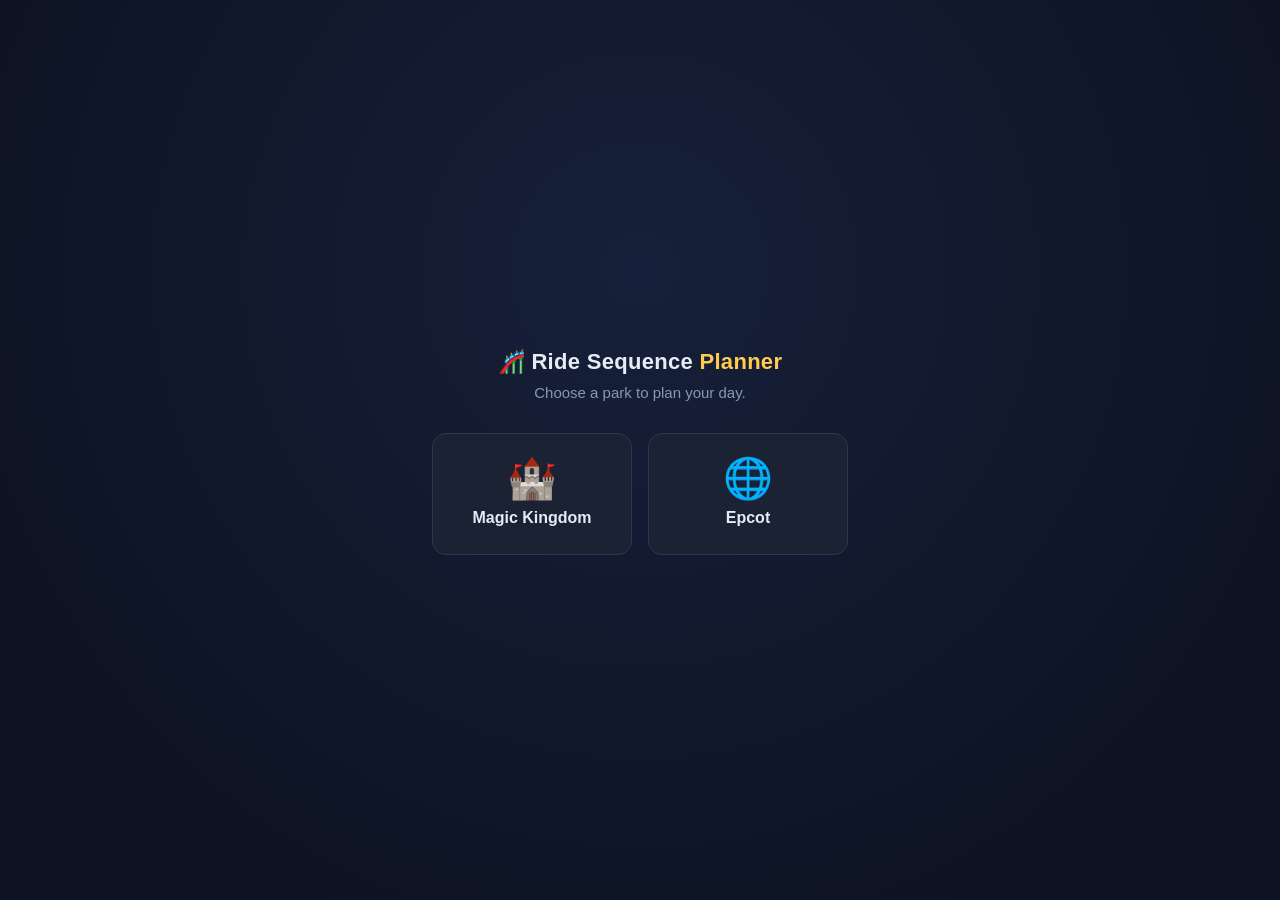
==== commit fa8ee846: "started epcot" ====
--- a/index.html
+++ b/index.html
@@ -41,7 +41,8 @@
   <script>
     // Add a park: drop a folder under parks/ and add an entry here.
     const PARKS = [
-      { slug: "magic-kingdom", name: "Magic Kingdom", emoji: "🏰" }
+      { slug: "magic-kingdom", name: "Magic Kingdom", emoji: "🏰" },
+	  { slug: "epcot",         name: "Epcot",         emoji: "🌐" }
     ];
     document.getElementById("parks").innerHTML = PARKS.map(p =>
       '<a class="park" href="parks/' + p.slug + '/">' +
